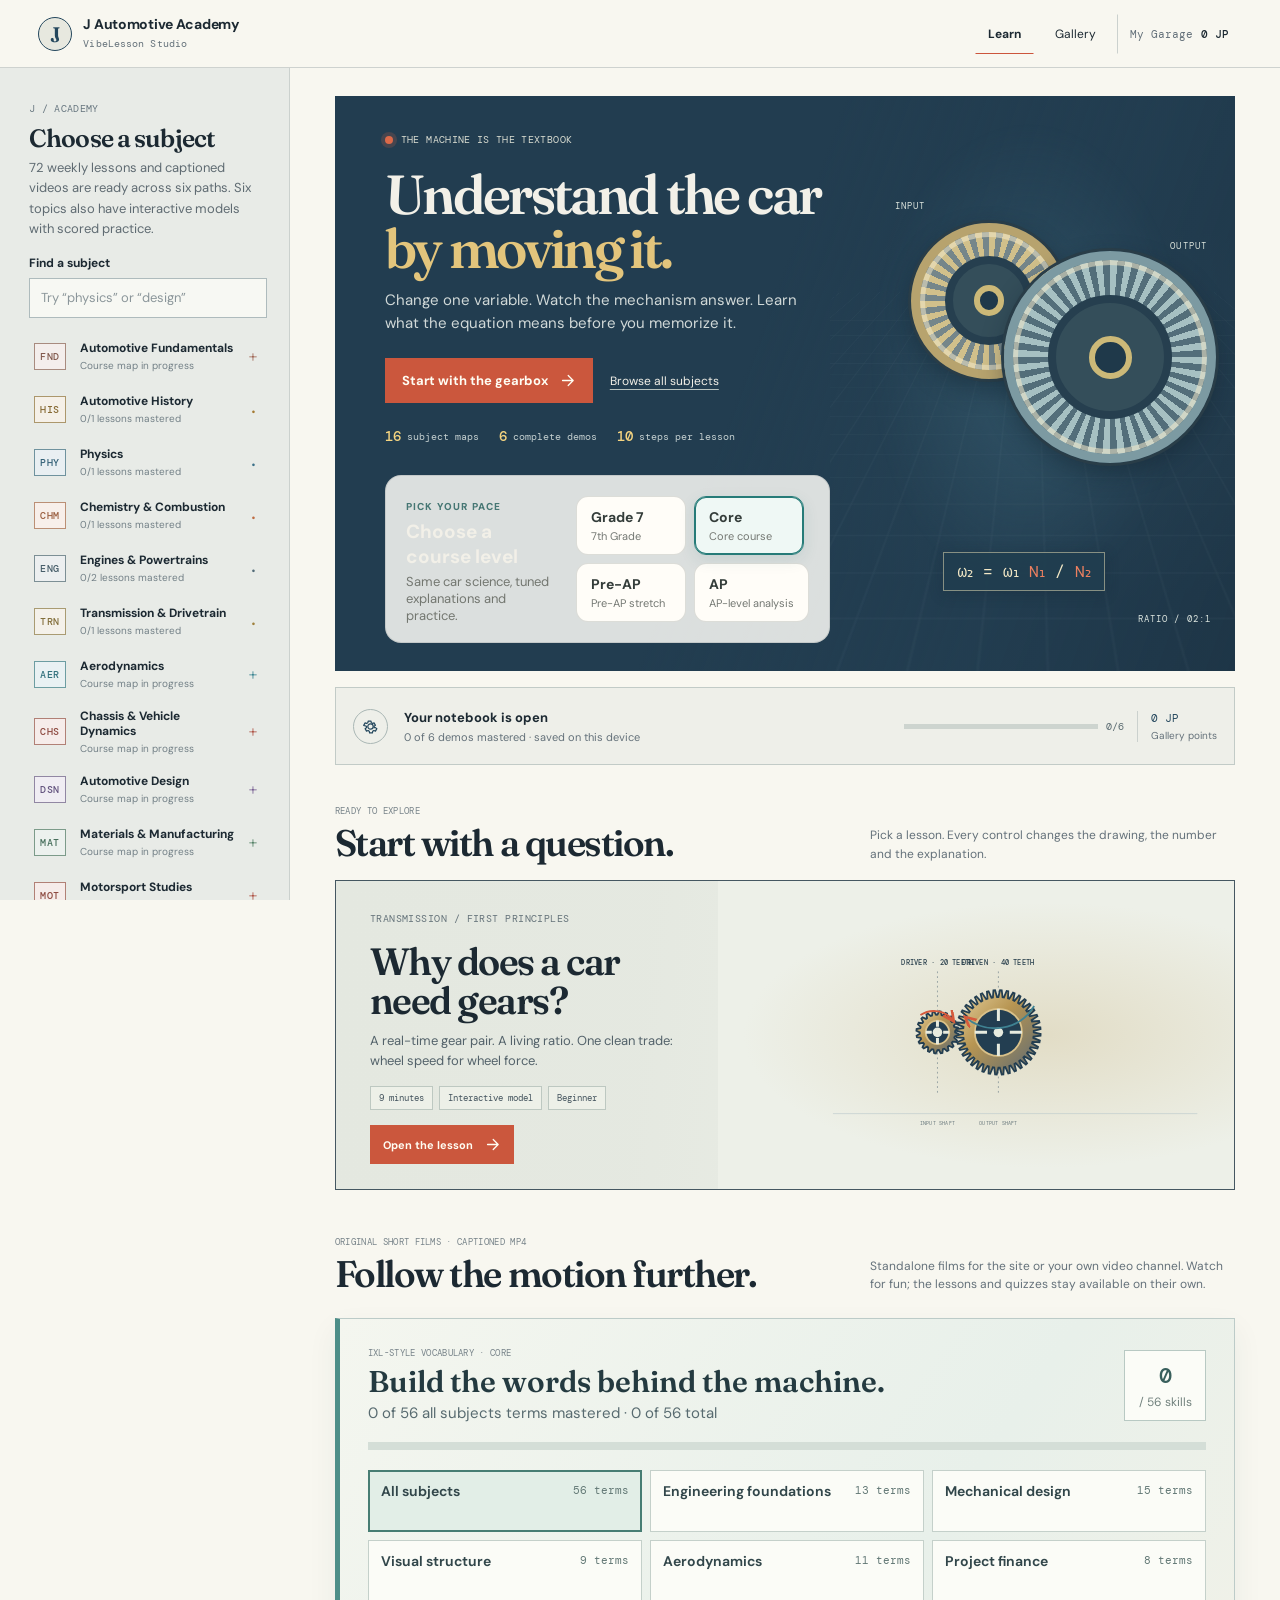
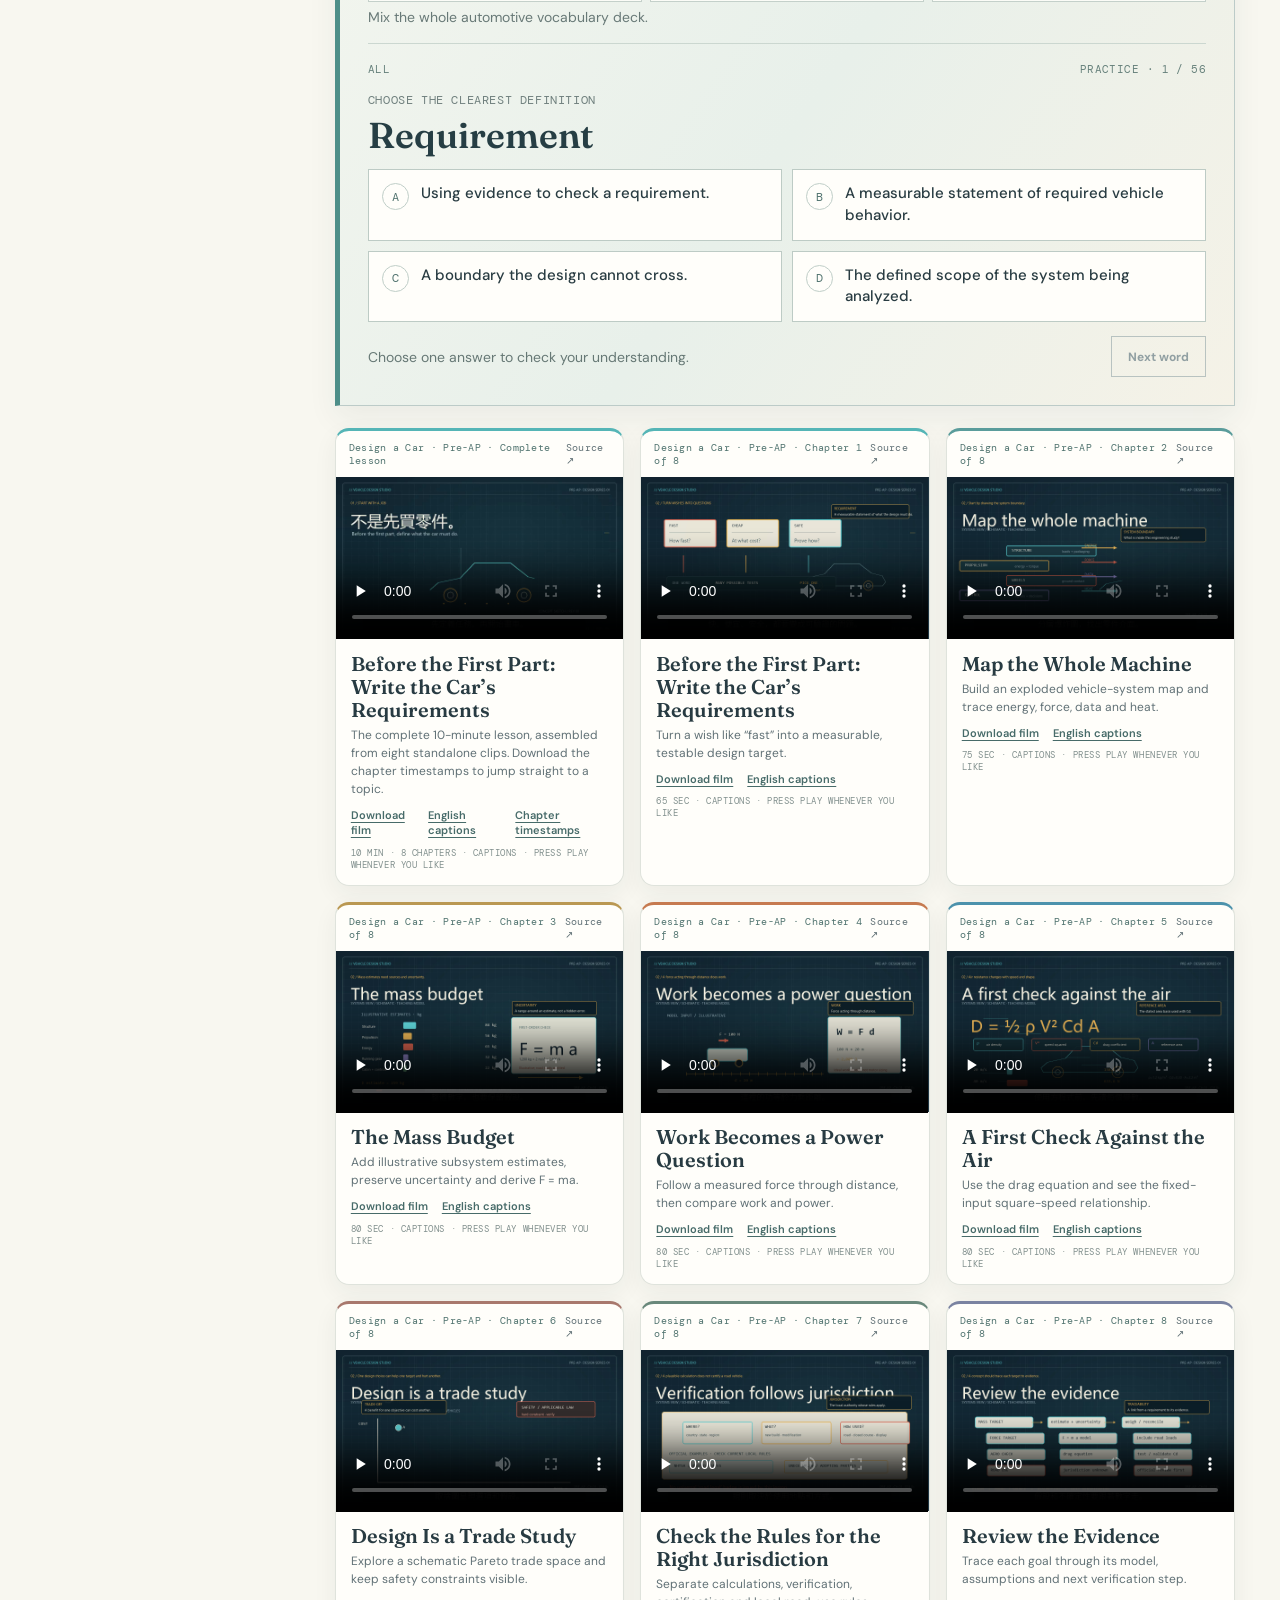
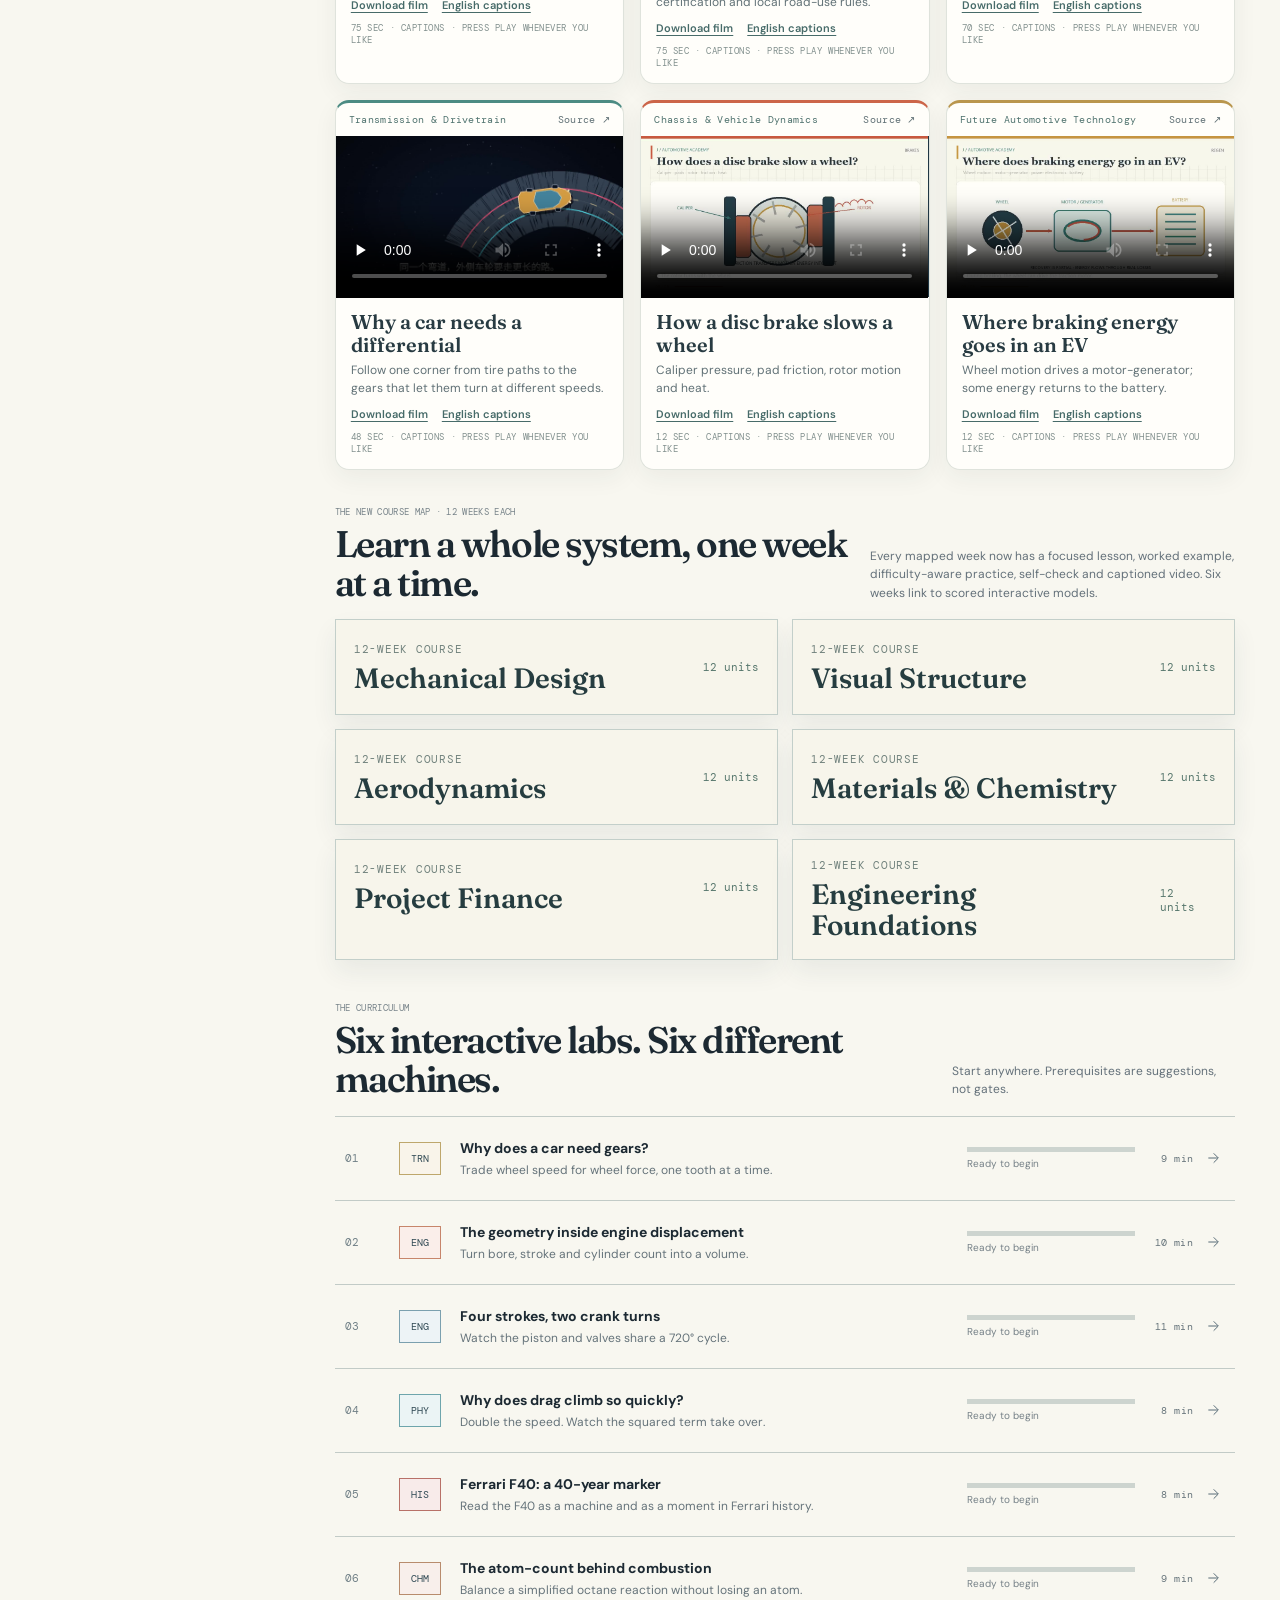
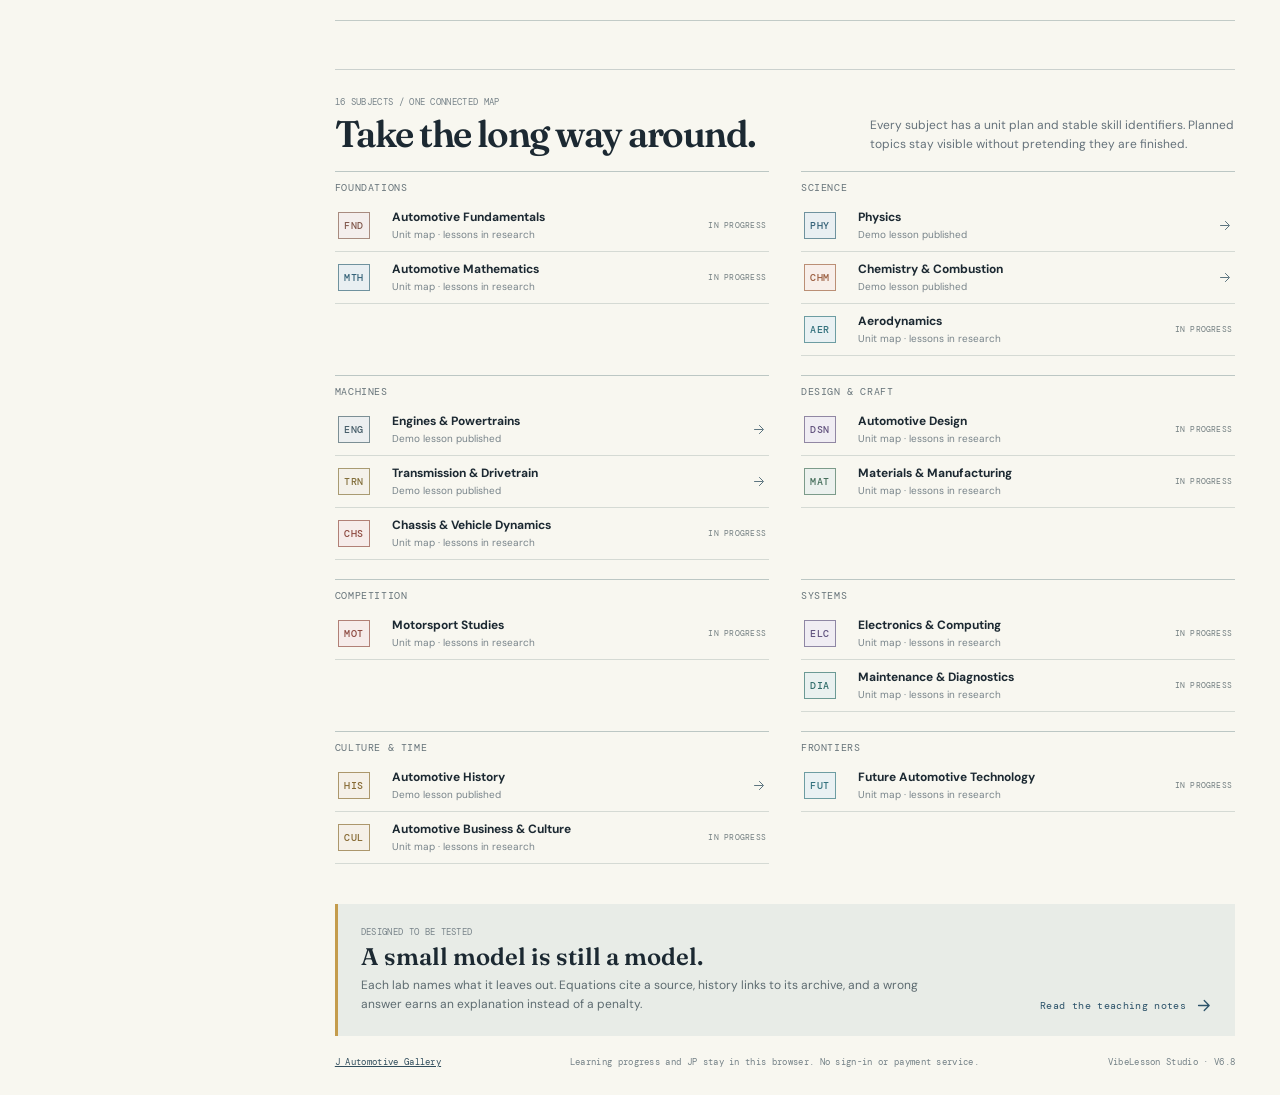
==== academy.html @ c8e6d96a "Complete weekly lesson content and rewards" ====
<!doctype html>
<html lang="en">
  <head>
    <meta charset="UTF-8" />
    <meta name="viewport" content="width=device-width, initial-scale=1, viewport-fit=cover" />
    <meta name="theme-color" content="#20394a" />
    <meta name="description" content="An interactive automotive learning studio: build a gear ratio, animate an engine cycle, calculate drag and test what you understand." />
    <title>J Automotive Academy — VibeLesson Studio</title>
    <link rel="stylesheet" href="./academy.css?v=6.8.0" />
  </head>
  <body class="academy-page">
    <main id="academy-root" aria-live="off"></main>
    <script type="module" src="./academy.js?v=6.8.0"></script>
  </body>
</html>
---- academy.css ----
@import"https://fonts.googleapis.com/css2?family=DM+Mono:wght@400;500&family=DM+Sans:wght@400;500;600;700&family=Fraunces:opsz,wght@9..144,500;9..144,600;9..144,700&display=swap";.vocab-training{margin:24px 0 22px;padding:clamp(18px,2.3vw,28px);border:1px solid #bccbc8;border-left:5px solid #4d8e88;background:linear-gradient(125deg,#f4f6ef,#e8f0ea 54%,#f5f2e7);box-shadow:0 12px 28px #263f4210}.vocab-training-head{display:flex;align-items:center;justify-content:space-between;gap:18px}.vocab-training-head h3{margin:7px 0 5px;color:#243a40;font:600 clamp(22px,2.5vw,30px)/1.08 var(--academy-serif)}.vocab-training-head p{margin:0;color:#586b70;font-size:15px;line-height:1.45}.vocab-training-head>strong{flex:none;min-width:82px;padding:10px 12px;border:1px solid #b8c9c3;background:#fbfcf7;color:#385f5c;font:600 22px var(--academy-mono);text-align:center}.vocab-training-head>strong small{display:block;margin-top:4px;color:#71817d;font:12px var(--academy-sans)}.vocab-meter{height:8px;overflow:hidden;margin:17px 0 20px;background:#d4ded7}.vocab-meter i{height:100%;display:block;background:linear-gradient(90deg,#477c71,#bd9a50);transition:width .32s ease}.vocab-question{max-width:920px;padding:18px 0 0;border-top:1px solid #cbd7d0}.vocab-prompt-label{color:#70807e;font:12px var(--academy-mono);letter-spacing:.05em}.vocab-question h4{margin:8px 0 14px;color:#263e44;font:600 clamp(24px,3vw,36px)/1.05 var(--academy-serif)}.vocab-options{display:grid;grid-template-columns:repeat(2,minmax(0,1fr));gap:10px}.vocab-option{min-height:70px;display:flex;align-items:flex-start;gap:12px;padding:13px;border:1px solid #bdcbc5;background:#fffefa;color:#293c42;text-align:left;transition:border-color .16s,background .16s,transform .16s}.vocab-option:hover:not(:disabled){transform:translateY(-1px);border-color:#688f86;background:#f5f8f1}.vocab-option>span{flex:none;width:27px;height:27px;display:grid;place-items:center;border:1px solid #c0cec8;border-radius:50%;color:#51736f;font:12px var(--academy-mono)}.vocab-option>b{font-size:15px;font-weight:500;line-height:1.45}.vocab-option.is-picked{border-color:#56817a;background:#eaf3ed}.vocab-option.is-correct{border-color:#40836c;background:#e4f2e8}.vocab-option.is-incorrect{border-color:#c96850;background:#fbebe4}.vocab-option:disabled{cursor:default;opacity:1}.vocab-feedback{margin:12px 0 0;padding:13px 15px;border-left:4px solid #4b8870;background:#e6f2e8;color:#294a3e}.vocab-feedback.is-incorrect{border-color:#c96850;background:#faeee7;color:#70473b}.vocab-feedback>b{font-size:15px}.vocab-feedback p{margin:4px 0 3px;font-size:15px;line-height:1.45}.vocab-feedback small{display:block;color:#4f6664;font-size:14px;line-height:1.45}.vocab-controls,.vocab-round-actions{display:flex;align-items:center;justify-content:space-between;gap:12px;margin-top:14px}.vocab-controls>span{color:#667875;font-size:14px}.vocab-controls button:disabled{transform:none;opacity:.5}.vocab-round-actions{justify-content:flex-start}.vocab-training :focus-visible{outline:3px solid #1685c2;outline-offset:3px}@media(max-width:680px){.vocab-options{grid-template-columns:1fr}.vocab-training-head{align-items:flex-start}.vocab-controls{align-items:flex-start;flex-direction:column}.vocab-controls button{width:100%}.vocab-round-actions{align-items:stretch;flex-direction:column}.vocab-round-actions button{width:100%}}@media(prefers-reduced-motion:reduce){.vocab-meter i,.vocab-option{transition:none}.vocab-option:hover:not(:disabled){transform:none}}.vocab-subject-picker{display:grid;grid-template-columns:repeat(3,minmax(0,1fr));gap:8px;margin:18px 0 5px}.vocab-subject-button{min-height:62px;display:flex;align-items:flex-start;justify-content:space-between;gap:10px;padding:12px;border:1px solid #c4d0ca;background:#fbfcf7;color:#31464a;text-align:left;transition:background .18s,border-color .18s,transform .18s}.vocab-subject-button:hover{transform:translateY(-1px);border-color:#789991}.vocab-subject-button.is-selected{border-color:#477d73;background:#e2eee7;box-shadow:inset 0 0 0 1px #477d73}.vocab-subject-button b{font-size:14px;line-height:1.25;font-weight:650}.vocab-subject-button small{flex:none;color:#627875;font:11px var(--academy-mono);white-space:nowrap}.vocab-subject-description{margin:2px 0 16px;color:#687977;font-size:14px;line-height:1.45}.vocab-round-progress{display:flex;justify-content:space-between;gap:12px;margin-bottom:12px;color:#66807b;font:11px var(--academy-mono);letter-spacing:.04em}.vocab-round-complete{margin-top:20px;padding:20px;border:1px solid #c7d5cb;background:#fdfdf7}.vocab-complete-stamp{display:inline-block;padding:5px 8px;border:1px solid #84a89a;color:#477667;font:11px var(--academy-mono);letter-spacing:.06em}.vocab-round-complete h4{margin:10px 0 4px;color:#263e44;font:600 clamp(21px,2.5vw,30px)/1.1 var(--academy-serif)}.vocab-round-complete p{margin:0;color:#586b70;line-height:1.5}@media(max-width:680px){.vocab-subject-picker{grid-template-columns:repeat(2,minmax(0,1fr))}.vocab-subject-button{min-height:58px;padding:10px}.vocab-subject-button small{font-size:10px}}.unit-study{margin-top:12px;width:100%;border-top:1px solid #d1d8d2}.unit-study>summary{padding:10px 0;color:#426e63;font:600 13px var(--academy-sans);cursor:pointer}.unit-study-body{display:grid;gap:8px;padding:4px 0 10px}.unit-study-body h4{margin:7px 0 0;color:#293e42;font:600 19px var(--academy-serif)}.unit-study-body>p{margin:0;color:#536565;font-size:14px;line-height:1.5}.unit-study-target{padding:12px;border-left:4px solid #4f8b78;background:#eaf2e9}.unit-study-target span{font:10px var(--academy-mono);color:#607d70}.unit-study-target p{margin:4px 0 0;font:600 16px/1.4 var(--academy-sans);color:#29483f}.unit-response-label{display:grid;gap:6px;color:#50635e;font-size:13px}.unit-response-label textarea{width:100%;resize:vertical;padding:10px;border:1px solid #bdcbc5;background:#fffef8;color:#263e44;font:14px/1.45 var(--academy-sans)}.unit-model-answer{padding:10px;background:#e9f2e9;border-left:3px solid #4c8872}.unit-model-note{font-size:11px!important;color:#77827b!important}.unit-source,.unit-download{color:#4d766b;font-size:12px}.unit-study video{width:100%;aspect-ratio:16/9;background:#20343b;border:1px solid #bbc8c2}.unit-study .pathway-open{width:100%;text-align:left}.unit-study video{width:min(100%,360px);aspect-ratio:9/16;display:block;margin:4px auto;background:#20343b;border:1px solid #bbc8c2;object-fit:contain}.unit-reward{display:grid;gap:5px;padding:10px;border:1px solid #d3c49c;background:#f4efdf}.unit-reward.is-earned{border-color:#82a790;background:#e7f0e6}.unit-reward-button{justify-self:start;padding:9px 12px;border:1px solid #9b7d3f;background:#caab67;color:#2d342c;font:700 13px var(--academy-sans);cursor:pointer}.unit-reward-button:disabled{border-color:#82a790;background:#dcebe0;color:#325b4c;cursor:default}.unit-reward small{font-size:11px;color:#68756c}.unit-miso{padding:12px 14px;border:1px solid #d7c9a9;border-left:4px solid #c78c4d;border-radius:8px;background:linear-gradient(120deg,#fff4dc,#fffdf5)}.unit-miso span{color:#876332;font:10px var(--academy-mono);letter-spacing:.08em}.unit-miso p{margin:6px 0 0;color:#39494a;font:15px/1.55 var(--academy-serif)}:root{color-scheme:light;--academy-ink:#1c2932;--academy-ink2:#344b59;--academy-blue:#24475d;--academy-blue2:#375f77;--academy-light:#edf1ef;--academy-paper:#f8f7f0;--academy-paper2:#efeee5;--academy-line:#cbd1ce;--academy-muted:#64717a;--academy-faint:#87939a;--academy-red:#cc553c;--academy-gold:#c49c4c;--academy-green:#3c7862;--academy-serif:"Fraunces",Georgia,serif;--academy-sans:"DM Sans",Arial,sans-serif;--academy-mono:"DM Mono",Consolas,monospace;font-family:var(--academy-sans);color:var(--academy-ink);background:var(--academy-paper);font-synthesis:none;text-rendering:optimizeLegibility}*{box-sizing:border-box}html{scroll-behavior:smooth;scroll-padding-top:88px}body.academy-page{margin:0;min-width:320px;min-height:100vh;background:var(--academy-paper)}button,input,a{font:inherit}button{color:inherit;cursor:pointer}a{color:inherit}button:focus-visible,a:focus-visible,input:focus-visible{outline:3px solid #0c83c6;outline-offset:3px}button:disabled{opacity:.48;cursor:not-allowed}.sr-only{position:absolute;width:1px;height:1px;padding:0;margin:-1px;overflow:hidden;clip:rect(0,0,0,0);white-space:nowrap;border:0}.academy-shell{min-height:100vh;background:var(--academy-paper)}.academy-topbar{height:68px;position:sticky;top:0;z-index:40;display:flex;align-items:center;justify-content:space-between;padding:0 clamp(18px,3vw,44px);background:#f8f7f0f5;border-bottom:1px solid #243d4b33;backdrop-filter:blur(14px)}.academy-brand{display:flex;align-items:center;gap:11px;text-decoration:none;font-weight:700;font-size:14px;line-height:1.12;letter-spacing:-.02em}.academy-brand>span:last-child{display:grid}.academy-brand small{margin-top:4px;color:var(--academy-muted);font:10px var(--academy-mono);letter-spacing:.01em}.brand-mark{display:grid;place-items:center;width:34px;height:34px;border:1px solid var(--academy-blue);border-radius:50%;background:#e7e8df;color:var(--academy-blue);font:600 21px var(--academy-serif)}.top-links{display:flex;align-items:center;gap:8px}.top-link,.top-jp,.top-links>button{min-height:40px;display:flex;align-items:center;gap:8px;padding:0 12px;border:1px solid transparent;background:transparent;text-decoration:none;font-size:12px}.top-link:hover,.top-links>button:hover{background:#e9ece8}.top-link.active{border-bottom-color:var(--academy-red);font-weight:700}.top-jp{border-left:1px solid var(--academy-line);font:11px var(--academy-mono);color:var(--academy-muted)}.top-jp b{color:var(--academy-ink)}.academy-layout{max-width:1740px;min-height:calc(100vh - 68px);display:grid;grid-template-columns:290px minmax(0,1fr);margin:auto}.curriculum-rail{position:sticky;top:68px;height:calc(100vh - 68px);overflow:auto;display:flex;flex-direction:column;padding:24px 18px 18px 25px;background:#e8ebe7;border-right:1px solid var(--academy-line)}.rail-heading{padding:4px 4px 16px}.rail-stamp,.rail-code,.section-index,.stage-index,.diagram-topline,.hero-overline,.question-label,.worked-meta,.vibevid-frame .film-index,.course-time,.course-number,.subject-code,.diagram-small,.diagram-label,.lab-readout span,.record-persistence,.rail-back,.transcript b,.film-caption,.source-link,.sources-foot,.application-photo figcaption,.application-sketch>span,.model-note,.lab-caveat,.experiment-reflection>span,.research-note>a,.academy-footer,.lesson-breadcrumb,.prerequisite-note>span{font-family:var(--academy-mono);letter-spacing:.035em}.rail-stamp,.section-index,.stage-index{font-size:10px;color:#687780}.rail-heading h2{margin:8px 0 7px;font:600 25px/1.05 var(--academy-serif);letter-spacing:-.035em}.rail-heading p{max-width:238px;margin:0;color:#5f6b72;font-size:13px;line-height:1.55}.subject-search{display:grid;gap:7px;margin:0 4px 13px;font-size:12px;font-weight:700}.subject-search input{height:40px;width:100%;padding:0 11px;border:1px solid #aebbbd;border-radius:0;background:#f7f8f3;font-size:13px;font-weight:400}.subject-search input::placeholder{color:#8b969a}.subject-list{display:grid;gap:2px}.subject-row{width:100%;min-height:51px;display:grid;grid-template-columns:39px 1fr 18px;align-items:center;gap:7px;padding:6px 8px;border:1px solid transparent;background:transparent;text-align:left}.subject-row:hover{background:#f2f3ee}.subject-row.is-current{border-color:#a7b7bd;background:#fbfaf5}.subject-row[hidden]{display:none}.subject-code{width:32px;height:27px;display:grid;place-items:center;border:1px solid color-mix(in srgb,var(--tone) 58%,#b6c0bc);background:color-mix(in srgb,var(--tone) 11%,white);color:color-mix(in srgb,var(--tone) 78%,#20313a);font-size:10px;font-weight:500}.tone-clay{--tone:#9e6452}.tone-amber{--tone:#a47a32}.tone-blue{--tone:#3b7089}.tone-orange{--tone:#be6c42}.tone-steel{--tone:#526b78}.tone-gold{--tone:#9f803c}.tone-cyan{--tone:#388390}.tone-red{--tone:#ad5143}.tone-violet{--tone:#765d91}.tone-green{--tone:#528065}.tone-purple{--tone:#735e92}.tone-teal{--tone:#377f79}.subject-row-copy{display:grid;gap:3px}.subject-row-copy b{font-size:12px;line-height:1.25}.subject-row-copy small{color:#738087;font-size:10px}.subject-dot{color:var(--tone);text-align:center;font:18px var(--academy-serif)}.rail-back{display:flex;align-items:center;gap:10px;min-height:44px;margin-top:auto;padding:10px 3px 2px;border-top:1px solid #bbc5c3;color:#455761;text-decoration:none;font-size:11px}.rail-back svg,.resume-icon svg{width:17px;height:17px;fill:none;stroke:currentColor;stroke-width:1.7;stroke-linecap:round;stroke-linejoin:round}.academy-home{min-width:0;max-width:1430px;width:100%;padding:28px clamp(18px,3.5vw,54px) 22px;margin:auto}.academy-hero{min-height:354px;position:relative;display:grid;grid-template-columns:minmax(0,1.1fr) minmax(340px,.9fr);overflow:hidden;background:#223d50;color:#f2f0e8}.academy-hero:before{position:absolute;inset:0;content:"";pointer-events:none;background:linear-gradient(110deg,#223d50 0% 46%,#223d50a6 75%,#1d3445d9),radial-gradient(ellipse at 83% 55%,#5c81924c,transparent 42%)}.hero-copy{position:relative;z-index:2;padding:37px 0 28px clamp(23px,4vw,50px)}.hero-overline{display:flex;align-items:center;gap:8px;color:#d9dcd1;font-size:10px}.hero-overline i{width:8px;height:8px;border-radius:50%;background:#dc6a49;box-shadow:0 0 0 4px #dc6a4933}.hero-copy h1{margin:22px 0 13px;font:600 clamp(34px,4.3vw,57px)/.98 var(--academy-serif);letter-spacing:-.048em}.hero-copy h1 em{color:#e3c57c;font-style:normal}.hero-copy>p{max-width:470px;margin:0;color:#d1d9d8;font-size:15px;line-height:1.55}.hero-actions{display:flex;align-items:center;flex-wrap:wrap;gap:10px;margin-top:23px}.primary-action,.secondary-action,.poster-button{min-height:45px;display:inline-flex;align-items:center;justify-content:center;gap:11px;padding:0 16px;border:1px solid transparent;background:#cb573d;color:#fffdf3;text-decoration:none;font-size:13px;font-weight:700;transition:background .18s,transform .18s}.primary-action:hover,.poster-button:hover{background:#ad432f;transform:translateY(-1px)}.primary-action svg,.secondary-action svg,.poster-button svg,.research-note>a svg{width:17px;height:17px;fill:none;stroke:currentColor;stroke-width:1.8;stroke-linecap:round;stroke-linejoin:round}.quiet-action,.text-action,.reset-action,.hint-link{min-height:40px;border:1px solid transparent;background:transparent;color:inherit;font-size:12px;text-decoration:underline;text-decoration-color:#b7c3c0;text-underline-offset:4px}.quiet-action:hover,.text-action:hover{color:#e4c87c}.hero-facts{display:flex;flex-wrap:wrap;gap:20px;margin-top:24px;color:#c5d0d0;font:10px var(--academy-mono)}.hero-facts span{display:flex;align-items:center;gap:6px}.hero-facts b{color:#f4d480;font-size:14px}.hero-machine{position:relative;z-index:1;min-height:330px;overflow:hidden;background:radial-gradient(ellipse at 49% 46%,#3b65787a,transparent 54%)}.hero-grid{position:absolute;inset:-25%;opacity:.16;background-image:linear-gradient(#b6d0d433 1px,transparent 1px),linear-gradient(90deg,#b6d0d433 1px,transparent 1px);background-size:31px 31px;transform:perspective(500px) rotateX(57deg) scale(1.4);transform-origin:50% 60%}.hero-gear{position:absolute;display:grid;place-items:center;border-radius:50%;border:9px solid #b7a36e;background:repeating-conic-gradient(#d1c08b 0 6deg,#75868a 6deg 12deg);box-shadow:0 0 0 3px #293d48,0 9px 24px #0a172361,inset 0 0 0 5px #f2e9cb8c}.hero-gear:before{position:absolute;inset:18%;content:"";border:8px solid #263f4f;border-radius:50%;background:#344e5a}.hero-gear i{z-index:1;width:22%;height:22%;border-radius:50%;border:6px solid #ccb978;background:#1f394a}.gear-a{width:156px;height:156px;left:20%;top:22%}.gear-b{width:212px;height:212px;left:43%;top:27%;border-color:#7c9aa2;background:repeating-conic-gradient(#a6c0c2 0 4.5deg,#536e7a 4.5deg 9deg)}.academy-hero:hover .gear-a,.academy-hero:focus-within .gear-a{animation:hero-spin 9s linear infinite}.academy-hero:hover .gear-b,.academy-hero:focus-within .gear-b{animation:hero-spin 18s linear infinite reverse}.hero-tick{position:absolute;color:#dbe3dc;font:9px var(--academy-mono);letter-spacing:.12em}.tick-a{left:16%;top:18%}.tick-b{right:7%;top:25%}.hero-equation{position:absolute;left:28%;bottom:14%;padding:8px 13px;border:1px solid #d7d0ab91;background:#203e50e8;color:#f3e8c6;font:16px var(--academy-mono);box-shadow:0 3px 14px #15283452}.hero-equation i{color:#ed8060;font-style:normal}.hero-plate{position:absolute;right:6%;bottom:8%;color:#dce5df;font:9px var(--academy-mono);letter-spacing:.12em}.resume-strip{min-height:78px;display:grid;grid-template-columns:38px minmax(150px,1fr) minmax(140px,220px) auto;align-items:center;gap:13px;padding:14px 17px;margin:16px 0 40px;border:1px solid #c2cbc7;background:#eeefe9}.resume-icon{width:35px;height:35px;display:grid;place-items:center;border:1px solid #aab7b5;border-radius:50%;color:var(--academy-blue)}.resume-copy{display:grid;gap:4px}.resume-copy b{font-size:13px}.resume-copy small{color:var(--academy-muted);font-size:11px}.resume-meter{display:flex;align-items:center;gap:8px}.resume-meter>span,.course-progress>i,.meter-track{height:5px;flex:1;overflow:hidden;background:#cdd4cf}.resume-meter>span i,.course-progress>i b,.meter-track i{height:100%;display:block;background:#52826d}.resume-meter small{font:10px var(--academy-mono);color:#596a70}.resume-jp{padding-left:13px;border-left:1px solid var(--academy-line);color:var(--academy-blue);font:11px var(--academy-mono);text-decoration:none}.resume-jp small{display:block;margin-top:4px;color:var(--academy-muted);font:10px var(--academy-sans)}.section-heading{display:flex;align-items:end;justify-content:space-between;gap:20px;margin:0 0 17px}.section-heading>div{min-width:0}.section-index{display:block;color:#78848a;font-size:9px}.section-heading h2{margin:7px 0 0;font:600 clamp(25px,3vw,37px)/1.05 var(--academy-serif);letter-spacing:-.04em}.section-heading>p{max-width:365px;margin:0;color:var(--academy-muted);font-size:12px;line-height:1.55}.featured-unit{margin-bottom:46px}.lesson-poster{min-height:280px;position:relative;display:grid;grid-template-columns:.85fr 1.15fr;overflow:hidden;border:1px solid #455761;background:#edf0e8}.poster-copy{z-index:2;padding:25px clamp(18px,3vw,34px);background:linear-gradient(95deg,#e4e8e0,#e4e8e0ed 78%,#e4e8e0b8)}.poster-copy>span{font:10px var(--academy-mono);color:#65737a;letter-spacing:.045em}.poster-copy h3{margin:16px 0 10px;font:600 clamp(25px,3vw,38px)/1.02 var(--academy-serif);letter-spacing:-.04em}.poster-copy>p{max-width:350px;margin:0;color:#53626a;font-size:13px;line-height:1.55}.poster-tags{display:flex;flex-wrap:wrap;gap:6px;margin:15px 0}.poster-tags span{padding:5px 8px;border:1px solid #bdc8c1;background:#edf0e8;color:#43535d;font:9px var(--academy-mono)}.poster-button{min-height:39px;padding:0 12px;font-size:11px}.poster-visual{position:absolute;inset:0 0 0 40%;display:grid;align-items:center;padding:14px 16px 12px 13%;background:radial-gradient(ellipse at 65% 50%,color-mix(in srgb,var(--lesson-accent) 16%,#e7e9df),transparent 61%)}.poster-visual svg{width:100%;max-height:265px}.learning-path{margin-bottom:48px}.course-list{border-top:1px solid #c2cbc7}.course-row{width:100%;min-height:84px;display:grid;grid-template-columns:42px 49px minmax(180px,1fr) 168px 46px 20px;align-items:center;gap:12px;padding:12px 10px;border:0;border-bottom:1px solid #c2cbc7;background:transparent;text-align:left}.course-row:hover{background:#eff0ea}.course-number{color:#718087;font-size:11px}.course-badge{width:42px;height:33px;display:grid;place-items:center;border:1px solid color-mix(in srgb,var(--course-accent) 65%,#aebcb7);background:color-mix(in srgb,var(--course-accent) 11%,white);color:#324b56;font:10px var(--academy-mono)}.course-description{display:grid;gap:5px}.course-description b{font-size:14px}.course-description small{color:#65737a;font-size:12px}.course-progress{display:grid;gap:5px}.course-progress>i{width:100%;display:block}.course-progress small{color:#758087;font-size:10px}.course-time{color:#65737a;font-size:10px;text-align:right}.course-row>svg{width:16px;height:16px;fill:none;stroke:#596d78;stroke-width:1.5}.subject-map-section{padding:26px 0 40px;border-top:1px solid var(--academy-line)}.map-groups{display:grid;grid-template-columns:repeat(2,minmax(0,1fr));gap:19px 32px}.map-group{border-top:1px solid #bcc7c4}.map-group[hidden]{display:none}.map-group h3{margin:9px 0 6px;color:#67747a;font:10px var(--academy-mono);text-transform:uppercase;letter-spacing:.06em}.map-subject{width:100%;min-height:52px;display:grid;grid-template-columns:45px 1fr auto;align-items:center;gap:9px;padding:5px 3px;border:0;border-bottom:1px solid #d5dad4;background:transparent;text-align:left}.map-subject:hover{background:#eff0ea}.map-subject>span:nth-child(2){display:grid;gap:3px}.map-subject b{font-size:12px}.map-subject small{color:#78848a;font-size:10px}.map-subject>svg{width:15px;height:15px;fill:none;stroke:#536c79;stroke-width:1.5}.planned-mark{font:8px var(--academy-mono);color:#727e80;font-style:normal;letter-spacing:.03em}.research-note{position:relative;display:grid;grid-template-columns:1fr auto;align-items:end;gap:15px;padding:22px 23px;border-left:3px solid #c49c4c;background:#e8ece7}.research-note h2{margin:7px 0;font:600 24px/1 var(--academy-serif)}.research-note p{max-width:570px;margin:0;color:#5d6b70;font-size:12px;line-height:1.6}.research-note>a{display:flex;align-items:center;gap:9px;color:#2b5269;font-size:10px;text-decoration:none}.research-popover{grid-column:1/-1;display:grid;grid-template-columns:repeat(2,minmax(0,1fr));gap:8px 20px;padding-top:15px;border-top:1px solid #bec9c4}.research-popover[hidden]{display:none}.research-popover p{display:grid;gap:4px;margin:0}.research-popover a{color:#2a5369;font-size:12px;font-weight:700}.research-popover span{font-size:11px}.academy-footer{display:flex;flex-wrap:wrap;justify-content:space-between;gap:10px;padding:20px 0 5px;color:#738086;font-size:9px}.academy-footer a{color:#304d5c}.academy-toast{position:fixed;z-index:100;right:18px;bottom:18px;max-width:min(420px,calc(100vw - 36px));padding:13px 16px;border:1px solid #aab9b4;background:#f9f7ee;color:#263a46;box-shadow:0 8px 20px #22374623;font-size:13px;line-height:1.45}.academy-toast[hidden]{display:none}.study-layout{max-width:1550px;min-height:calc(100vh - 68px);display:grid;grid-template-columns:270px minmax(0,1fr);gap:0;margin:auto}.stage-rail{position:sticky;top:68px;height:calc(100vh - 68px);overflow:auto;display:flex;flex-direction:column;padding:18px 18px 18px 24px;background:#e8ebe7;border-right:1px solid var(--academy-line)}.back-curriculum{align-self:flex-start;min-height:35px;margin:0 0 15px;padding:0 8px;border:1px solid #bec9c4;background:transparent;color:#355567;font-size:11px}.rail-code{color:#718089;font-size:9px}.stage-rail h1{margin:8px 0 7px;font:600 24px/1.02 var(--academy-serif);letter-spacing:-.035em}.stage-rail>p{margin:0 0 16px;color:#58676f;font-size:12px;line-height:1.5}.course-meter{display:grid;grid-template-columns:1fr;gap:6px;padding:0 0 15px;border-bottom:1px solid #c0cbc7}.course-meter>b{font:10px var(--academy-mono);color:#617179}.meter-track{width:100%;height:6px}.stage-list{display:grid;gap:2px;margin:14px 0}.stage-tab{width:100%;min-height:42px;display:grid;grid-template-columns:28px 1fr auto;align-items:center;gap:6px;padding:4px 5px;border:1px solid transparent;background:transparent;text-align:left}.stage-tab>span{color:#7e8a8e;font:10px var(--academy-mono)}.stage-tab>b{font-size:12px;font-weight:500}.stage-tab>i{color:#778589;font-size:9px;font-style:normal}.stage-tab:hover{background:#f2f3ee}.stage-tab.is-active{border-color:#b7c4c5;background:#fbfaf5;color:#24495c}.stage-tab.is-active>b{font-weight:700}.stage-tab.is-active>span{color:var(--academy-red)}.prerequisite-note{margin-top:auto;padding:12px 2px 2px;border-top:1px solid #c0cbc7}.prerequisite-note>span{font-size:9px;color:#68777b}.prerequisite-note small{display:block;margin:6px 0;color:#354e5b;font-size:11px}.prerequisite-note p{margin:0;color:#758187;font-size:10px;line-height:1.45}.lesson-main{min-width:0;max-width:1220px;width:100%;padding:18px clamp(18px,4vw,58px) 24px;margin:0 auto}.lesson-breadcrumb{display:flex;flex-wrap:wrap;gap:8px;margin:0 0 16px;color:#758188;font-size:9px}.lesson-breadcrumb b{color:#2e5063;font-weight:500}.lesson-stage{min-height:440px}.stage-heading{margin:0 0 18px}.stage-index{font-size:9px;color:#7b878a}.stage-heading h2{margin:7px 0 0;font:600 clamp(27px,3.4vw,43px)/1.02 var(--academy-serif);letter-spacing:-.04em}.stage-navigation{display:flex;align-items:center;justify-content:space-between;gap:10px;padding:17px 0 13px;margin-top:14px;border-top:1px solid #c8d0cb}.stage-navigation>span{color:#728086;font:10px var(--academy-mono)}.secondary-action{min-height:41px;border-color:#7e9399;background:transparent;color:#304e5e;font-size:12px}.secondary-action:hover{background:#e8ece7}.secondary-action:disabled{opacity:.45}.sources-foot{display:flex;flex-wrap:wrap;gap:6px;align-items:center;padding:12px 0;border-top:1px solid #d2d8d2;color:#7f898d;font-size:9px}.sources-foot a{color:#385d70;text-decoration:underline;text-underline-offset:3px}.sources-foot a:hover{color:#bd5038}.stage-rail .course-meter i{transition:width .3s ease}.vibevid-frame{min-height:338px;display:grid;grid-template-columns:minmax(0,1.5fr) minmax(230px,.8fr);border:1px solid #263e49;background:#203a4a}.vibevid-art{position:relative;min-height:338px;display:grid;align-items:center;overflow:hidden;padding:18px;background:radial-gradient(ellipse at 50% 44%,color-mix(in srgb,var(--lesson-accent) 23%,#334f60),#192f3c 70%)}.vibevid-art svg{width:100%;max-height:260px;filter:drop-shadow(0 10px 16px #12232e22)}.film-edge{position:absolute;inset:9px;border:1px solid #e1dcc638;pointer-events:none}.film-index{position:absolute;left:22px;top:20px;color:#e2dfd0;font-size:9px}.film-caption{position:absolute;left:21px;right:21px;bottom:18px;min-height:42px;display:flex;align-items:center;padding:9px 12px;border-left:2px solid #d26042;background:#152d3de8;color:#f6f0de;font-size:11px;line-height:1.45}.vibevid-side{display:flex;flex-direction:column;align-items:flex-start;justify-content:center;padding:21px;background:#f0efe7}.vibevid-side h3{margin:10px 0 8px;font:600 24px/1.03 var(--academy-serif);letter-spacing:-.03em}.vibevid-side>p{margin:0;color:#617079;font-size:13px;line-height:1.5}.vibevid-controls{display:flex;flex-wrap:wrap;align-items:center;gap:4px;margin-top:20px}.icon-action{width:46px;height:46px;display:grid;place-items:center;border:1px solid #3d6175;border-radius:50%;background:#24485d;color:#fff}.icon-action:hover{background:#365f76}.icon-action svg{width:18px;height:18px;fill:none;stroke:currentColor;stroke-width:2;stroke-linecap:round;stroke-linejoin:round}.vibevid-controls .text-action{padding:0 8px;color:#355468;font-size:11px}.vibevid-controls .text-action:hover{color:#b24531}.film-progress{width:100%;height:4px;margin-top:15px;background:#cdd4cf}.film-progress i{height:100%;display:block;background:#c9573c;transition:width .3s}.film-beats{display:flex;gap:6px;width:100%;margin-top:8px}.film-beats button{height:7px;flex:1;padding:0;border:0;background:#bbc5c2}.film-beats button.is-current{background:#c9573c}.transcript{display:grid;gap:4px;margin:15px 0 0;color:#707c7d;font-size:10px;line-height:1.45}.transcript b{font-size:9px}.cinematic-handoff{display:grid;grid-template-columns:minmax(120px,.45fr) 1fr auto;align-items:center;gap:14px;padding:14px 0;margin-top:12px;border-top:1px solid #cbd2cd}.cinematic-handoff>span{color:#77838a;font:9px var(--academy-mono)}.cinematic-handoff p{margin:0;color:#637078;font-size:11px;line-height:1.45}.cinematic-handoff .secondary-action{padding:0 11px;font-size:11px}.prediction-panel{display:flex;align-items:flex-start;gap:17px;max-width:850px;padding:22px 24px;border-left:3px solid #c99e47;background:#e9ece6}.question-glyph{width:35px;height:35px;flex:none;display:grid;place-items:center;border:1px solid #bd9d59;border-radius:50%;color:#8a6831;font:600 21px var(--academy-serif)}.prediction-panel h3{max-width:700px;margin:9px 0 8px;font:600 clamp(21px,2.7vw,32px)/1.13 var(--academy-serif)}.prediction-panel p{margin:0;color:#6f7b7d;font-size:12px}.prediction-options{display:grid;grid-template-columns:repeat(3,minmax(0,1fr));gap:9px;max-width:880px;margin-top:18px}.prediction-option{min-height:73px;display:grid;grid-template-columns:27px 1fr;align-items:center;gap:10px;padding:11px 12px;border:1px solid #b7c3be;background:#f7f6ef;text-align:left;font-size:13px;line-height:1.45}.prediction-option>span{width:26px;height:26px;display:grid;place-items:center;border:1px solid #b8c2bc;border-radius:50%;color:#526673;font:10px var(--academy-mono)}.prediction-option:hover,.prediction-option.is-picked{border-color:#3e7085;background:#e8eef0}.prediction-option.is-picked>span{border-color:#3d6b7e;background:#345a70;color:#fff}.prediction-feedback{max-width:880px;min-height:50px;display:flex;align-items:center;justify-content:space-between;gap:12px;padding:13px 2px;color:#66747b;font-size:12px}.prediction-feedback button{min-height:38px;padding:0 10px;border:0;background:transparent;color:#31586d;text-decoration:underline;text-underline-offset:4px;font-weight:700}.explore-layout{display:grid;grid-template-columns:minmax(0,1.4fr) minmax(220px,.6fr);gap:16px;align-items:stretch}.diagram-paper{min-width:0;position:relative;margin:0;padding:13px 13px 12px;border:1px solid #aebbb8;background:#edf0e9;box-shadow:inset 0 0 0 5px #f6f6ef}.diagram-topline{display:flex;justify-content:space-between;gap:6px;padding:0 4px;color:#7d898b;font-size:8px}.diagram-canvas{min-height:260px;display:grid;align-items:center;overflow:hidden}.diagram-paper figcaption{padding:10px 7px 0;border-top:1px solid #c7d0ca;color:#55656c;font-size:12px;line-height:1.5}.learning-diagram{display:block;width:100%;height:auto;max-height:365px;overflow:visible}.diagram-label{fill:#283f4c;font-size:11px;font-weight:500}.diagram-small{fill:#66767b;font-size:9px}.diagram-title{fill:#2d4655;font:700 44px var(--academy-serif)}.equation-text{fill:#263d4b;font:600 17px var(--academy-mono)}.atom-symbol{fill:#fff;font:700 11px var(--academy-sans)}.atom-count{fill:#263d4b;font:500 12px var(--academy-mono)}.gear-wheel{transform-box:fill-box;transform-origin:center;transition:transform .4s cubic-bezier(.2,.7,.2,1)}.gear-driver,.gear-driven{transform-box:fill-box;transform-origin:center}.diagram-focus{filter:drop-shadow(0 0 5px #d65a3c);animation:component-focus 1.5s ease-in-out 2}.explore-notes{display:flex;flex-direction:column;padding:18px 17px;border-top:3px solid var(--lesson-accent);background:#eef0e9}.explore-notes h3{margin:10px 0 9px;font:600 21px/1.08 var(--academy-serif)}.explore-notes>p{margin:0 0 11px;color:#596970;font-size:12px;line-height:1.5}.explore-notes>p.model-note{padding-top:10px;border-top:1px solid #c9d1cb;font-size:10px}.model-note{color:#748084;font-size:10px;line-height:1.5}.explore-readouts,.metric-ledger{display:grid;grid-template-columns:repeat(2,minmax(0,1fr));gap:6px;margin-top:auto;padding-top:10px}.lab-readout{min-height:51px;display:flex;flex-direction:column;justify-content:center;gap:4px;padding:7px 8px;border:1px solid #c5cfca;background:#f7f7ef}.lab-readout span{color:#748087;font-size:8px}.lab-readout strong{color:#2b4757;font:600 12px var(--academy-sans)}.key-insight{display:grid;gap:5px;padding:12px 14px;border-left:3px solid var(--academy-accent,#c49c4c);background:#eef0e9}.key-insight span{font:9px var(--academy-mono);color:#778389}.key-insight b{font-size:13px;line-height:1.45}.lesson-inline-next{display:flex;align-items:center;justify-content:space-between;gap:12px;margin-top:12px;padding:11px 3px;border-top:1px solid #ccd3cd;color:#6c787d;font-size:11px}.lesson-inline-next button{min-height:37px;padding:0 5px;border:0;background:transparent;color:#33596c;font-weight:700}.body-lead{max-width:670px;margin:0;color:#4c5e67;font-size:16px;line-height:1.55}.vocab-layout{display:grid;grid-template-columns:minmax(240px,.72fr) minmax(0,1.28fr);gap:18px}.vocab-list{display:flex;flex-direction:column;gap:7px}.vocab-list>.body-lead{margin-bottom:7px;font-size:14px}.vocab-row{min-height:72px;display:grid;grid-template-columns:30px minmax(0,1fr);align-items:center;column-gap:9px;padding:9px 10px;border:1px solid #c6cfca;background:#f6f6ef;text-align:left}.vocab-row>span{grid-row:1/3;color:#7a8788;font:10px var(--academy-mono)}.vocab-row>b{font-size:13px}.vocab-row>small{margin-top:3px;color:#66747a;font-size:11px;line-height:1.4}.vocab-row:hover,.vocab-row.is-current{border-color:#6f94a2;background:#e7edeb}.vocab-visual .diagram-paper{min-height:100%;display:flex;flex-direction:column;justify-content:center}.vocab-visual .diagram-canvas{flex:1}.vocab-focus-note{margin:8px 0 0;color:#566c75;font-size:11px}.experiment-intro{display:flex;align-items:center;justify-content:space-between;gap:12px;margin:-6px 0 14px}.experiment-intro .body-lead{font-size:14px}.reset-action{color:#355d72;font-size:11px}.experiment-layout{display:grid;grid-template-columns:minmax(230px,.64fr) minmax(0,1.36fr);gap:14px}.experiment-controls{display:flex;flex-direction:column;gap:10px;padding:16px;border:1px solid #bdc8c4;background:#e9ece6}.experiment-controls>.section-index{padding-bottom:6px;border-bottom:1px solid #c7d0ca}.control-grid{display:grid;gap:11px}.lab-control{display:grid;gap:6px}.lab-control>span{display:flex;align-items:center;justify-content:space-between;gap:8px;font-size:12px}.lab-control output{color:#30586c;font:10px var(--academy-mono)}.lab-control input[type=range]{width:100%;height:22px;margin:0;accent-color:#c45439}.lab-control>small{color:#6d7b7e;font-size:10px;line-height:1.4}.diagram-step-row{display:flex;flex-wrap:wrap;gap:6px}.diagram-step{min-height:38px;padding:0 10px;border:1px solid #82979b;background:#f7f6ee;color:#345567;font-size:11px}.diagram-step:hover{background:#dfe8e7}.chem-controls{display:grid;grid-template-columns:repeat(2,minmax(0,1fr));gap:9px}.chem-controls label{display:grid;gap:5px;color:#576970;font-size:11px}.chem-controls input{width:100%;height:40px;padding:0 9px;border:1px solid #aebbb7;background:#fafaf4;color:#263a46;font:13px var(--academy-mono)}.lab-caveat{margin-top:auto;padding-top:10px;border-top:1px solid #c4ceca;color:#68767a;font-size:9px;line-height:1.5}.experiment-visual{min-width:0;display:flex;flex-direction:column;gap:8px}.experiment-sketch{flex:1}.experiment-sketch .diagram-canvas{min-height:240px}.metric-ledger{grid-template-columns:repeat(4,minmax(0,1fr));margin:0;padding:0}.metric-ledger .lab-readout{min-height:60px}.metric-ledger .lab-readout strong{font-size:11px}.experiment-reflection{display:grid;gap:4px;margin:14px 0;padding:11px 13px;border-left:2px solid #c49c4c;background:#ebece6}.experiment-reflection>span{font-size:9px;color:#748087}.experiment-reflection>b{font-size:12px}.stage-next{min-height:42px;display:inline-flex;align-items:center;gap:8px;padding:0 12px;border:1px solid #6e8a94;background:#e8edeb;color:#294a5b;font-size:12px;font-weight:700}.worked-example{max-width:820px;padding:23px clamp(18px,4vw,36px);border:1px solid #aebcb7;background:#edf0e9;box-shadow:inset 0 0 0 5px #f7f7ef}.worked-meta{display:flex;justify-content:space-between;gap:10px;color:#78858a;font-size:9px}.worked-example h3{margin:20px 0 8px;font:600 26px/1.05 var(--academy-serif)}.worked-example>p{max-width:680px;margin:0;color:#56666e;font-size:14px;line-height:1.6}.equation-board{display:grid;gap:8px;padding:18px;margin:18px 0;border-left:3px solid var(--academy-red);background:#f8f7ef}.equation-board>span{color:#2d4654;font:600 clamp(15px,2.5vw,21px)/1.4 var(--academy-mono)}.equation-board>small{color:#6d797b;font-size:11px;line-height:1.45}.worked-controls{display:flex;justify-content:space-between;gap:10px}.practice-layout{display:grid;grid-template-columns:minmax(0,1.25fr) minmax(230px,.55fr);gap:17px}.practice-main{min-width:0}.practice-topic{display:grid;grid-template-columns:1fr auto;align-items:center;gap:10px}.practice-topic>.section-index{grid-column:1/-1}.practice-topic h3{margin:4px 0 0;font:600 21px var(--academy-serif)}.practice-topic>p{grid-column:1/-1;margin:0;color:#6e7b80;font-size:11px}.objective-selector{grid-row:2;grid-column:2;display:flex;gap:4px}.objective-dot{min-width:44px;min-height:44px;display:grid;place-items:center;gap:0;padding:3px;border:1px solid #c1cbc5;background:#f6f6ef}.objective-dot>span{font:11px var(--academy-mono)}.objective-dot>small{color:#728086;font:8px var(--academy-mono)}.objective-dot.is-evidenced{border-color:#5f8b73}.objective-dot.is-evidenced>small{color:#367055}.objective-dot.is-current{box-shadow:inset 0 -2px #c34f37}.question-card{margin-top:14px;padding:18px;border:1px solid #b6c3be;background:#eef0e9}.question-label{display:flex;justify-content:space-between;gap:8px;color:#77848a;font-size:9px}.question-card h4{max-width:720px;margin:16px 0;font:600 20px/1.3 var(--academy-serif)}.answer-choices{display:grid;gap:7px}.answer-choice{min-height:49px;display:grid;grid-template-columns:27px 1fr;align-items:center;gap:10px;padding:8px 11px;border:1px solid #c0cbc4;background:#f9f8f1;text-align:left;font-size:12px;line-height:1.45}.answer-choice:hover,.answer-choice.is-picked{border-color:#4f7d8e;background:#e5eeee}.answer-choice>span{width:25px;height:25px;display:grid;place-items:center;border:1px solid #bdc7c0;border-radius:50%;font:10px var(--academy-mono)}.numeric-answer{display:grid;gap:7px;margin-bottom:12px;font-size:12px;font-weight:700}.numeric-input{max-width:270px;display:flex;align-items:stretch;border:1px solid #9eafad;background:#fff}.numeric-input input{width:100%;min-width:0;height:45px;padding:0 11px;border:0;background:transparent;color:#243c4b;font:16px var(--academy-mono)}.numeric-input b{display:grid;place-items:center;min-width:60px;padding:0 9px;border-left:1px solid #c8d0cb;background:#e8ece5;color:#3e5968;font:10px var(--academy-mono)}.question-card>.primary-action{min-width:150px}.hint-link{display:block;margin-top:9px;padding:0;color:#456879;font-size:11px}.hint-note{padding:10px 11px;border-left:2px solid #c49c4c;background:#e5e9e2;color:#52646b;font-size:12px;line-height:1.5}.answer-feedback{margin-top:13px;padding:12px;border-left:3px solid #4e8b6c;background:#e3eee7}.answer-feedback.is-incorrect{border-color:#bb5943;background:#f2e7df}.answer-feedback>b{font-size:13px}.answer-feedback>p{margin:6px 0 0;color:#495e62;font-size:12px;line-height:1.55}.answer-feedback>small{display:block;margin-top:8px;color:#37684f;font-size:11px}.answer-feedback .secondary-action{min-height:37px;margin-top:10px}.order-answer{display:grid;gap:5px;margin:10px 0}.order-row{min-height:44px;display:grid;grid-template-columns:24px 1fr 40px 40px;align-items:center;gap:5px;padding:3px 5px;border:1px solid #c5cec8;background:#f8f7ef}.order-row>span{color:#758187;font:10px var(--academy-mono)}.order-row>b{font-size:12px}.order-row>button{min-height:36px;border:1px solid #c3cdc6;background:#fff}.practice-aside{align-self:start;display:flex;flex-direction:column;align-items:center;padding:17px;border:1px solid #bec9c4;background:#f1f1e9;text-align:center}.mastery-dial{width:114px;height:114px;display:grid;place-items:center;border-radius:50%;background:conic-gradient(#457660 var(--score),#d1d8d1 0);position:relative}.mastery-dial:before{position:absolute;inset:8px;border-radius:50%;background:#f7f7ef;content:""}.mastery-dial>div{position:relative;display:grid;gap:1px}.mastery-dial b{font:600 34px var(--academy-serif)}.mastery-dial span{color:#788481;font:8px var(--academy-mono)}.practice-aside>p{max-width:270px;margin:13px 0;color:#5f6d70;font-size:11px;line-height:1.5;text-align:left}.objective-progress{width:100%;display:grid;gap:7px}.objective-progress>div{display:flex;justify-content:space-between;gap:6px;padding-top:6px;border-top:1px solid #d0d6d1;text-align:left}.objective-progress span,.objective-progress b{font-size:9px}.objective-progress span{color:#5f6e72}.objective-progress b{color:#355a68;font-weight:500}.practice-aside>p.no-punishment{padding-top:9px;border-top:1px solid #d0d6d1;color:#737f80;font-size:10px}.application-layout{display:grid;grid-template-columns:minmax(270px,.9fr) minmax(280px,1.1fr);gap:22px;align-items:start}.application-photo{margin:0;padding:9px;border:1px solid #b8c2bf;background:#e9ece5}.application-photo img{display:block;width:100%;max-height:390px;object-fit:cover;background:#253a43}.application-photo figcaption{margin-top:7px;color:#6c797b;font-size:9px}.application-sketch{min-height:270px;display:grid;align-content:center;padding:12px;border:1px solid #bbc7c2;background:#eef0e9}.application-sketch>span{color:#718086;font-size:9px}.application-copy{padding:7px 0}.application-copy h3{margin:9px 0;font:600 clamp(25px,3vw,35px)/1.03 var(--academy-serif)}.application-copy>p{color:#52636b;font-size:14px;line-height:1.6}.application-copy>p.application-caveat{padding:12px;border-left:2px solid #c49c4c;background:#e9ece6;font-size:12px}.source-link{display:inline-block;margin:6px 0 15px;color:#2b6076;font-size:10px}.source-list{display:grid;gap:7px;padding-top:11px;border-top:1px solid #c8d0cb}.source-list>b{color:#758188;font:9px var(--academy-mono)}.source-list>a{color:#315e74;font-size:11px;line-height:1.4}.summary-sheet{max-width:850px;padding:23px clamp(18px,4vw,34px);border:1px solid #b7c1bd;background:#efefe8}.summary-sheet h3{margin:10px 0;font:600 26px var(--academy-serif)}.summary-sheet ol{display:grid;gap:13px;padding-left:20px}.summary-sheet li{padding-left:4px;color:#4d5d63;font-size:13px;line-height:1.6}.summary-sheet li::marker{color:#bd5039;font-family:var(--academy-mono)}.summary-vocabulary{display:grid;grid-template-columns:repeat(3,minmax(0,1fr));gap:8px;padding-top:14px;border-top:1px solid #cbd1cb}.summary-vocabulary>span{display:grid;gap:4px;color:#657277;font-size:10px;line-height:1.4}.summary-vocabulary b{color:#304c5b;font-size:11px}.summary-sheet>.primary-action{margin-top:15px}.record-layout{display:grid;grid-template-columns:minmax(220px,.6fr) minmax(0,1.4fr);gap:18px}.record-score{display:flex;flex-direction:column;align-items:flex-start;justify-content:center;padding:20px;border:1px solid #afbeb7;background:#e9ede7}.record-score>strong{margin:16px 0 6px;color:#2f5e4c;font:600 65px/.9 var(--academy-serif)}.record-score>strong small{color:#75827e;font:14px var(--academy-mono)}.record-score>p{max-width:260px;color:#53666a;font-size:12px;line-height:1.5}.record-status{display:flex;align-items:center;gap:7px;padding-top:10px;border-top:1px solid #c2cec5;color:#526a5f;font-size:11px}.status-dot{width:9px;height:9px;border:1px solid #bd604a;border-radius:50%;background:#f7e7df}.status-dot.is-done{border-color:#438269;background:#4b9770}.record-detail{padding:18px;border:1px solid #bcc8c2;background:#f3f3eb}.record-detail h3{margin:0 0 13px;font:600 21px var(--academy-serif)}.record-objective{min-height:55px;display:grid;grid-template-columns:27px minmax(100px,1fr) minmax(70px,.55fr);align-items:center;gap:8px;border-top:1px solid #d2d8d2}.record-check{width:21px;height:21px;display:grid;place-items:center;border:1px solid #a9b6b0;border-radius:50%;color:#73807e;font:13px var(--academy-mono)}.record-check.is-done{border-color:#578369;background:#dfebe0;color:#347251}.record-objective>div{display:grid;gap:4px}.record-objective>div b{font-size:11px}.record-objective>div small{color:#73807f;font-size:9px}.record-objective>i{height:5px;overflow:hidden;background:#d0d7d1}.record-objective>i b{height:100%;display:block;background:#55856a}.record-persistence{display:grid;gap:6px;margin-top:13px;padding:11px;border-top:1px solid #cbd2cc;color:#566a6d;font-size:10px;line-height:1.5}.record-persistence>b{display:flex;align-items:center;gap:7px;color:#305b4a;font:600 10px var(--academy-sans)}.record-persistence svg{width:15px;height:15px;fill:none;stroke:currentColor;stroke-width:1.5}.record-actions{display:flex;justify-content:flex-end;gap:8px;margin-top:12px}.chem-controls input:focus-visible,.lab-control input:focus-visible{outline:3px solid #1385c0;outline-offset:3px}@keyframes hero-spin{to{transform:rotate(360deg)}}@keyframes component-focus{0%,to{filter:none}50%{filter:drop-shadow(0 0 7px #d65a3c)}}@media(prefers-reduced-motion:reduce){html{scroll-behavior:auto}*,*:before,*:after{animation-duration:.01ms!important;animation-iteration-count:1!important;scroll-behavior:auto!important;transition-duration:.01ms!important}}@media(max-width:1120px){.academy-layout{grid-template-columns:245px minmax(0,1fr)}.curriculum-rail{padding-left:16px;padding-right:13px}.academy-home{padding:23px 24px}.academy-hero{grid-template-columns:1fr minmax(300px,.82fr)}.hero-copy{padding-left:28px}.hero-copy h1{font-size:47px}.study-layout{grid-template-columns:235px minmax(0,1fr)}.stage-rail{padding-left:14px;padding-right:13px}.lesson-main{padding-left:26px;padding-right:26px}.experiment-layout{grid-template-columns:minmax(200px,.58fr) minmax(0,1.42fr)}.metric-ledger{grid-template-columns:repeat(2,minmax(0,1fr))}}@media(max-width:850px){.academy-layout{grid-template-columns:1fr}.curriculum-rail{position:relative;top:0;height:auto;max-height:none;overflow:visible;padding:15px 18px;border-right:0;border-bottom:1px solid var(--academy-line)}.rail-heading{padding:0 0 10px}.rail-heading h2{font-size:21px}.rail-heading p{max-width:650px}.rail-back{display:none}.subject-search{max-width:480px}.subject-list{grid-template-columns:repeat(4,minmax(0,1fr));gap:4px}.subject-row{grid-template-columns:31px 1fr;min-height:50px;gap:5px;padding:4px}.subject-row .subject-code{width:28px}.subject-row-copy b{font-size:10px}.subject-row-copy small{font-size:8px}.subject-dot{display:none}.academy-home{padding:23px 18px}.academy-hero{min-height:320px;grid-template-columns:1.1fr .9fr}.hero-copy h1{font-size:clamp(33px,6vw,46px)}.hero-machine{min-height:300px}.gear-a{left:7%;top:24%;width:130px;height:130px}.gear-b{left:37%;top:28%;width:178px;height:178px}.hero-equation{left:12%;bottom:13%;font-size:13px}.resume-strip{grid-template-columns:38px minmax(120px,1fr) minmax(80px,140px) auto}.map-groups{gap:16px 18px}.study-layout{grid-template-columns:1fr}.stage-rail{position:relative;top:0;height:auto;overflow:visible;padding:12px 18px;border-right:0;border-bottom:1px solid var(--academy-line)}.back-curriculum{margin-bottom:7px}.stage-rail h1{font-size:21px}.stage-rail>p{display:none}.stage-rail .course-meter{max-width:360px;grid-template-columns:1fr auto;align-items:center;padding:4px 0 8px;border:0}.stage-rail .course-meter>b{font-size:9px}.stage-list{display:flex;gap:3px;overflow-x:auto;margin:2px 0;padding:3px 0 7px;scrollbar-width:thin}.stage-tab{width:auto;min-width:94px;min-height:48px;grid-template-columns:21px 1fr;gap:3px;padding:5px 7px;background:#f1f2ec}.stage-tab>b{font-size:10px}.stage-tab>i{display:none}.prerequisite-note{display:none}.lesson-main{padding:16px 18px 22px}}@media(max-width:620px){.academy-topbar{height:60px;padding:0 13px}.academy-brand{font-size:12px;gap:7px}.academy-brand small{font-size:8px}.brand-mark{width:30px;height:30px}.top-links{gap:1px}.top-link,.top-jp,.top-links>button{min-height:35px;padding:0 7px;font-size:10px}.academy-layout{min-height:calc(100vh - 60px)}.subject-list{grid-template-columns:repeat(2,minmax(0,1fr))}.subject-row{min-height:48px}.subject-row-copy b{font-size:10px}.academy-home{padding:14px 12px}.academy-hero{min-height:0;grid-template-columns:1fr}.academy-hero:before{background:linear-gradient(155deg,#223d50 0% 57%,#223d50b0)}.hero-copy{padding:24px 19px 14px}.hero-copy h1{margin-top:15px;font-size:39px}.hero-copy>p{max-width:380px;font-size:13px}.hero-actions{margin-top:17px}.hero-facts{gap:12px;margin-top:17px;font-size:8px}.hero-facts b{font-size:12px}.hero-machine{min-height:190px}.gear-a{width:105px;height:105px;left:26%;top:17%}.gear-b{width:140px;height:140px;left:48%;top:20%}.hero-equation{left:10%;bottom:10%;font-size:11px}.hero-plate{font-size:8px}.resume-strip{grid-template-columns:35px 1fr auto;gap:8px;padding:11px;margin-bottom:30px}.resume-meter{grid-column:2;grid-row:2}.resume-jp{grid-column:3;grid-row:1/3}.section-heading{display:block}.section-heading h2{font-size:28px}.section-heading>p{margin-top:8px}.lesson-poster{min-height:300px;grid-template-columns:1fr}.poster-copy{padding:19px;background:linear-gradient(95deg,#e4e8e0,#e4e8e0f2 66%,#e4e8e0c7)}.poster-copy h3{font-size:31px}.poster-copy>p{max-width:260px}.poster-visual{left:31%;opacity:.7}.poster-visual svg{width:145%;max-width:none;margin-left:-22%}.course-row{min-height:79px;grid-template-columns:29px 38px minmax(0,1fr) 16px;gap:7px;padding:9px 2px}.course-number{font-size:9px}.course-badge{width:33px;height:27px;font-size:8px}.course-description b{font-size:12px}.course-description small{font-size:10px;line-height:1.3}.course-progress,.course-time{display:none}.course-row>svg{width:14px}.map-groups{grid-template-columns:1fr;gap:13px}.map-subject{grid-template-columns:40px 1fr auto}.research-note{grid-template-columns:1fr;padding:17px}.research-note>a{justify-self:start}.research-popover{grid-template-columns:1fr}.academy-footer{font-size:8px}.vibevid-frame{grid-template-columns:1fr}.vibevid-art{min-height:235px;padding:10px}.vibevid-art svg{max-height:175px}.vibevid-side{padding:15px}.vibevid-side h3{font-size:21px}.vibevid-controls{margin-top:11px}.transcript{margin-top:9px}.cinematic-handoff{grid-template-columns:1fr auto;gap:7px}.cinematic-handoff>span{grid-column:1/-1}.cinematic-handoff p{font-size:10px}.cinematic-handoff .secondary-action{min-height:38px;font-size:10px}.prediction-panel{padding:16px}.prediction-options{grid-template-columns:1fr}.prediction-option{min-height:50px}.prediction-feedback{align-items:flex-start;flex-direction:column}.explore-layout,.vocab-layout,.experiment-layout,.practice-layout,.application-layout,.record-layout{grid-template-columns:1fr}.diagram-canvas{min-height:205px}.diagram-paper{padding:9px}.diagram-paper figcaption{font-size:11px}.explore-notes{min-height:220px}.vocab-visual .diagram-paper{min-height:260px}.experiment-intro{align-items:flex-start}.experiment-intro .body-lead{font-size:12px}.experiment-controls{padding:12px}.control-grid{grid-template-columns:1fr 1fr;gap:9px}.lab-control>span{align-items:flex-start;flex-direction:column;gap:3px;font-size:10px}.lab-control>small{font-size:9px}.metric-ledger{grid-template-columns:repeat(2,minmax(0,1fr))}.lab-readout strong{font-size:11px}.worked-example{padding:17px}.worked-example h3{font-size:22px}.worked-controls{flex-wrap:wrap}.worked-controls>*{flex:1}.practice-topic{grid-template-columns:1fr auto}.practice-topic h3{font-size:18px}.question-card{padding:13px}.question-card h4{font-size:17px}.practice-aside{display:grid;grid-template-columns:90px 1fr;column-gap:12px;text-align:left}.mastery-dial{width:88px;height:88px;grid-row:span 2}.mastery-dial:before{inset:6px}.mastery-dial b{font-size:28px}.practice-aside>p{margin:0;font-size:10px}.objective-progress{grid-column:1/-1;margin-top:10px}.practice-aside>p.no-punishment{grid-column:1/-1;margin-top:10px}.application-photo img{max-height:310px}.application-copy h3{font-size:28px}.summary-sheet{padding:17px}.summary-vocabulary{grid-template-columns:1fr}.record-score{padding:16px}.record-score>strong{font-size:55px}.record-detail{padding:13px}.record-actions{justify-content:stretch;flex-wrap:wrap}.record-actions>*{flex:1}.record-objective{grid-template-columns:25px minmax(90px,1fr) minmax(45px,.4fr)}.stage-heading{margin-bottom:14px}.stage-heading h2{font-size:30px}.stage-navigation{padding-top:11px}.lesson-main{padding:13px 12px 18px}.lesson-breadcrumb{font-size:8px;gap:5px}.source-list>a{font-size:10px}.sources-foot{font-size:8px}.chem-controls{grid-template-columns:repeat(2,minmax(0,1fr))}}@media(max-width:390px){.top-links .top-link:first-child{display:none}.hero-copy h1{font-size:35px}.hero-facts{gap:8px}.hero-facts span{gap:4px}.subject-row-copy b{font-size:9px}.stage-tab{min-width:88px}.diagram-label{font-size:9px}.diagram-small{font-size:8px}.equation-text{font-size:14px}}.course-picker{display:flex;gap:8px;align-items:stretch;flex-wrap:wrap}.course-level{min-width:110px;border:1px solid rgba(61,73,71,.18);border-radius:12px;background:#fffdf8;color:#343d3a;padding:11px 14px;text-align:left;cursor:pointer;transition:transform .22s ease,border-color .22s ease,box-shadow .22s ease}.course-level b,.course-level span{display:block}.course-level b{font-size:14px}.course-level span{margin-top:3px;font-size:11px;color:#747873}.course-level:hover{transform:translateY(-2px)}.course-level.is-selected{border-color:#267b78;box-shadow:inset 0 0 0 1px #267b78,0 5px 16px #2362601c;background:#eff8f5}.home-course-block{display:flex;justify-content:space-between;gap:20px;align-items:center;margin:30px 0 0;padding:18px 20px;border:1px solid rgba(62,75,71,.14);border-radius:16px;background:#fffef9d6}.home-course-block h2{font-size:19px;margin:4px 0}.home-course-block p{font-size:13px;margin:0;color:#737770}.course-eyebrow,.course-picker-label{font-size:10px;letter-spacing:.12em;font-weight:800;color:#467774}.course-picker.is-compact{gap:4px;align-items:center}.course-picker.is-compact .course-level{min-width:0;padding:7px 9px;border-radius:9px}.course-picker.is-compact .course-level b{font-size:11px}.course-picker-label{margin-right:3px}.miso-coach{position:relative;display:grid;grid-template-columns:62px minmax(0,1fr) auto;gap:14px;align-items:center;margin:18px 0;padding:16px 18px;border:1px solid rgba(55,111,107,.21);border-radius:16px;background:linear-gradient(110deg,#eef7f3,#fffdf7 70%);box-shadow:0 8px 24px #2538330f;animation:coach-arrive .42s cubic-bezier(.2,.8,.2,1) both}.miso-avatar{width:60px;height:52px;display:grid;place-items:center}.miso-avatar svg{width:60px;height:52px;overflow:visible}.miso-head,.miso-body{fill:#e3a951;stroke:#594539;stroke-width:3;stroke-linejoin:round}.miso-ear{fill:#f0c5ae}.miso-eyes,.miso-mouth,.miso-whiskers,.miso-tail{fill:none;stroke:#594539;stroke-width:3;stroke-linecap:round;stroke-linejoin:round}.miso-tail{animation:miso-tail-wave 2.8s ease-in-out infinite;transform-origin:130px 81px}.miso-copy{min-width:0}.miso-kicker{font-size:10px;font-weight:800;letter-spacing:.12em;color:#3c7771}.miso-copy p{margin:5px 0 0;font-size:14px;line-height:1.55;color:#303b39}.miso-toggle{border:1px solid #c9d9d2;border-radius:9px;background:#fff;padding:9px 11px;color:#286c68;font-size:12px;font-weight:700;cursor:pointer;white-space:nowrap}.miso-detail{display:grid;gap:6px;margin-top:11px;padding-top:10px;border-top:1px solid #dbe6df;color:#58625d;font-size:12px;line-height:1.5}.miso-detail b{color:#3a4844}.miso-stage-tip{color:#357671}.real-world-card{margin:16px 0 22px;padding:17px 19px;border:1px solid rgba(59,77,72,.15);border-radius:15px;background:#fffefa;box-shadow:0 8px 24px #2538330b}.real-world-top{display:flex;justify-content:space-between;gap:12px;color:#64716a;font-size:9px;font-weight:800;letter-spacing:.12em}.source-check{color:#28736d}.real-world-card h3{margin:9px 0 6px;font-size:18px;color:#283633}.real-world-card>p{margin:0;color:#59625d;font-size:13px;line-height:1.65;max-width:900px}.real-world-links{display:flex;align-items:stretch;gap:9px;flex-wrap:wrap;margin-top:13px}.real-world-links>a{display:inline-flex;align-items:center;gap:9px;color:#276c69;text-decoration:none;font-size:11px;font-weight:700}.real-world-links>a:not(.video-link){padding:8px 10px;border-radius:8px;background:#eef6f2}.video-link{padding:8px 10px;border:1px solid #e6e4dc;border-radius:9px;background:#fff}.video-link:hover{border-color:#a9c9bd;background:#f5fbf7}.video-link>span:nth-child(2){display:grid;gap:3px}.video-link small{font-size:10px;color:#737c75;font-weight:500}.video-play{display:grid;place-items:center;width:25px;height:25px;border-radius:50%;background:#d94d42;color:#fff;font-size:10px}.diagram-reacting{animation:diagram-tap .62s cubic-bezier(.2,.8,.2,1)}.lesson-stage{animation:stage-enter .38s cubic-bezier(.2,.8,.2,1) both}.vibevid-art svg{transition:transform .7s cubic-bezier(.2,.7,.2,1),filter .7s ease}.is-studying .stage-list button[aria-current=step]{transition:background .25s,border-color .25s,transform .25s}.miso-coach.is-open .miso-avatar{animation:miso-nod .48s ease-out}.course-level:focus-visible,.miso-toggle:focus-visible,.real-world-links a:focus-visible{outline:3px solid #408a83;outline-offset:3px}@keyframes coach-arrive{0%{opacity:0;transform:translateY(8px)}to{opacity:1;transform:translateY(0)}}@keyframes stage-enter{0%{opacity:.55;transform:translateY(7px) scale(.995)}to{opacity:1;transform:translateY(0) scale(1)}}@keyframes diagram-tap{0%{filter:drop-shadow(0 0 0 rgba(43,146,134,0));transform:scale(1)}38%{filter:drop-shadow(0 9px 13px rgba(43,146,134,.26));transform:scale(1.018)}to{filter:drop-shadow(0 0 0 rgba(43,146,134,0));transform:scale(1)}}@keyframes miso-tail-wave{0%,to{transform:rotate(0)}50%{transform:rotate(13deg)}}@keyframes miso-nod{0%{transform:translateY(0)}45%{transform:translateY(-5px) rotate(-3deg)}to{transform:translateY(0)}}@media(max-width:760px){.home-course-block{align-items:flex-start;flex-direction:column}.course-picker.is-compact .course-picker-label{display:none}.miso-coach{grid-template-columns:42px minmax(0,1fr);gap:10px;padding:13px}.miso-avatar,.miso-avatar svg{width:42px;height:40px}.miso-toggle{grid-column:2;justify-self:start}.real-world-links{align-items:stretch;flex-direction:column}.course-level{min-width:92px;padding:9px 10px}}@media(prefers-reduced-motion:reduce){.miso-coach,.miso-tail,.miso-coach.is-open .miso-avatar,.lesson-stage,.diagram-reacting{animation:none!important;transition:none!important}}.primary-action,.secondary-action,.quiet-action,.text-action,.reset-action,.icon-action,.poster-button,.stage-tab,.subject-row,.course-row,.objective-dot,.vocab-row,.order-row,.answer-choice,.objective-selector,.lesson-inline-next{transition:transform .2s cubic-bezier(.2,.75,.2,1),box-shadow .22s ease,border-color .22s ease,background-color .22s ease,color .18s ease}.primary-action:not(:disabled):hover,.secondary-action:not(:disabled):hover,.reset-action:not(:disabled):hover,.poster-button:hover{transform:translateY(-2px);box-shadow:0 7px 18px #22373d1f}.primary-action:not(:disabled):active,.secondary-action:not(:disabled):active,.reset-action:not(:disabled):active,.poster-button:active{transform:translateY(0) scale(.985);box-shadow:0 2px 6px #22373d1a}.primary-action svg,.secondary-action svg,.quiet-action svg,.lesson-inline-next svg{transition:transform .24s cubic-bezier(.2,.75,.2,1)}.primary-action:hover svg,.secondary-action:hover svg,.quiet-action:hover svg,.lesson-inline-next:hover svg{transform:translate(4px)}.stage-tab:not(.is-active):hover,.subject-row:hover,.course-row:hover,.vocab-row:hover,.order-row:hover{transform:translate(3px)}.stage-tab.is-active{animation:micro-selected .35s cubic-bezier(.2,.8,.2,1) both}.subject-dot,.objective-dot,.meter-track>i{transition:transform .3s ease,background-color .35s ease,box-shadow .35s ease}.subject-row:hover .subject-dot,.objective-dot.is-current{transform:scale(1.18);box-shadow:0 0 0 4px #3a7f781a}.objective-dot.is-evidenced{animation:evidence-pop .48s cubic-bezier(.2,.9,.2,1) both}.answer-choice:hover,.objective-selector:hover{transform:translateY(-2px);border-color:#7ca8a0;box-shadow:0 6px 15px #305c561a}.answer-choice.is-picked{animation:micro-selected .28s ease both}.vocab-row.is-current .vocab-visual{animation:micro-selected .32s ease both}.question-card,.worked-example,.lab-panel,.real-world-card{transition:box-shadow .28s ease,border-color .28s ease}.lab-control input:focus-visible{filter:drop-shadow(0 0 5px rgba(50,127,120,.28))}.lesson-stage [data-lab-live],.lab-readout strong{transition:color .2s ease,transform .2s ease}.diagram-reacting+.lab-readouts .lab-readout strong{color:#2e7972;transform:translateY(-1px)}.video-play{transition:transform .25s cubic-bezier(.2,.8,.2,1),box-shadow .25s ease}.video-link:hover .video-play{transform:scale(1.12) rotate(-7deg);box-shadow:0 3px 9px #d94d4240}.miso-toggle span{display:inline-block;transition:transform .22s ease}.miso-toggle:hover span{transform:rotate(90deg)}.course-level.is-selected{animation:micro-selected .3s ease both}.course-level:active{transform:scale(.97)}.lesson-poster,.subject-map-section{animation:detail-arrive .45s cubic-bezier(.2,.8,.2,1) both}@keyframes micro-selected{0%{opacity:.72;transform:translateY(3px)}to{opacity:1;transform:translateY(0)}}@keyframes evidence-pop{0%{transform:scale(.72)}62%{transform:scale(1.24)}to{transform:scale(1)}}@keyframes detail-arrive{0%{opacity:.7;transform:translateY(6px)}to{opacity:1;transform:translateY(0)}}@media(prefers-reduced-motion:reduce){.primary-action,.secondary-action,.quiet-action,.text-action,.reset-action,.icon-action,.poster-button,.stage-tab,.subject-row,.course-row,.objective-dot,.vocab-row,.order-row,.answer-choice,.objective-selector,.lesson-inline-next,.video-play,.miso-toggle span,.course-level,.lesson-poster,.subject-map-section{animation:none!important;transition:none!important;transform:none!important}.primary-action:hover svg,.secondary-action:hover svg,.quiet-action:hover svg,.lesson-inline-next:hover svg{transform:none}}.real-video-frame{display:grid;grid-template-columns:minmax(0,1.5fr) minmax(260px,.78fr);align-items:stretch;overflow:hidden;border:1px solid rgba(53,72,75,.14);border-radius:18px;background:#fffefa;box-shadow:0 12px 32px #293b3a14}.vibevid-video-wrap{min-width:0;padding:14px;background:linear-gradient(145deg,#1d3746,#102532)}.lesson-video{display:block;width:100%;max-height:560px;aspect-ratio:16/9;object-fit:contain;border-radius:10px;background:#182a33;box-shadow:0 10px 28px #07131738}.lesson-video:focus-visible{outline:3px solid #e3b461;outline-offset:3px}.lesson-video::cue{background:#17272feb;color:#fffef8;font:600 16px/1.4 system-ui;text-shadow:none}.video-underbar{display:flex;justify-content:space-between;align-items:center;gap:12px;padding:10px 3px 0;color:#c7d2cd;font:10px var(--academy-mono);letter-spacing:.07em}.video-underbar a{color:#f0cb79;text-decoration:none;transition:color .2s ease,transform .2s ease}.video-underbar a:hover{color:#fff;transform:translateY(-1px)}.real-video-notes{display:flex;flex-direction:column;justify-content:center;gap:12px;padding:clamp(18px,2.5vw,30px)}.real-video-notes h3{margin:0;color:#263a42;font:600 clamp(22px,2.3vw,31px)/1.08 var(--academy-serif)}.real-video-notes>p{margin:0;color:#67757a;font-size:13px;line-height:1.6}.video-beats{display:grid;gap:8px;margin:3px 0 8px}.video-beats>span{display:flex;align-items:center;gap:10px;padding:9px 11px;border:1px solid #e4e7df;border-radius:10px;background:#fbfaf4;color:#465b60;font-size:12px;transition:transform .22s ease,border-color .22s ease,background .22s ease}.video-beats>span:hover{transform:translate(3px);border-color:#bfd4c9;background:#f4faf4}.video-beats b{color:#bb634b;font:11px var(--academy-mono)}.real-video-notes .vibevid-controls{display:flex;flex-wrap:wrap;gap:7px}.real-video-notes .vibevid-controls>*{min-height:38px}.real-video-notes .vibevid-controls svg{width:15px;height:15px}.video-transcript{padding:11px 12px;border:1px solid #e3e7df;border-radius:10px;background:#fff}.video-transcript summary{color:#3c706d;font-size:12px;font-weight:700;cursor:pointer}.video-transcript ol{display:grid;gap:10px;padding-left:22px;color:#3f5051}.video-transcript li{padding-left:3px;font-size:12px;line-height:1.45}.video-transcript li b,.video-transcript li span{display:block}.video-transcript li span{margin-top:3px;color:#697679}.video-source-note{margin:8px 0 0;color:#798587;font-size:10px;line-height:1.45}.real-video-frame+.cinematic-handoff{margin-top:15px}.real-video-frame .section-index{color:#4f8880}.real-video-frame .secondary-action{display:inline-flex;align-items:center;gap:8px}.real-video-frame .secondary-action:hover{transform:translateY(-1px)}@media(max-width:900px){.real-video-frame{grid-template-columns:1fr}.real-video-notes{padding:20px}.video-beats{grid-template-columns:repeat(3,minmax(0,1fr))}.video-beats>span{align-items:flex-start;flex-direction:column;gap:5px}}@media(max-width:600px){.vibevid-video-wrap{padding:8px}.video-underbar{align-items:flex-start;flex-direction:column;gap:7px;padding:9px 3px 2px;font-size:9px}.real-video-notes{padding:17px}.video-beats{grid-template-columns:1fr}.video-beats>span{align-items:center;flex-direction:row}.real-video-notes .vibevid-controls{align-items:stretch;flex-direction:column}.real-video-notes .vibevid-controls>*{justify-content:center}}@media(prefers-reduced-motion:reduce){.video-underbar a,.video-beats>span,.real-video-frame .secondary-action{transition:none!important}.video-underbar a:hover,.video-beats>span:hover,.real-video-frame .secondary-action:hover{transform:none}}.short-film-library{margin:44px 0 26px;padding:0}.short-film-grid{display:grid;grid-template-columns:repeat(3,minmax(0,1fr));gap:16px}.short-film-card{overflow:hidden;border:1px solid #dfe3dc;border-top:3px solid var(--film-accent);border-radius:14px;background:#fffefa;box-shadow:0 8px 24px #273a3b0f;transition:transform .24s ease,box-shadow .24s ease}.short-film-card:hover{transform:translateY(-3px);box-shadow:0 14px 30px #273a3b1c}.short-film-card video{display:block;width:100%;aspect-ratio:16/9;object-fit:contain;background:#203744}.short-film-card h3{margin:13px 15px 5px;color:#283b42;font:600 20px/1.15 var(--academy-serif)}.short-film-card p{margin:0 15px 10px;color:#617176;font-size:12px;line-height:1.5}.short-film-meta{display:flex;justify-content:space-between;gap:8px;padding:10px 13px;color:#50736f;font:10px var(--academy-mono);letter-spacing:.03em}.short-film-meta a{color:#617176;text-decoration:none}.short-film-duration{display:block;margin:0 15px 14px;color:#82908e;font:9px var(--academy-mono);letter-spacing:.06em}@media(max-width:900px){.short-film-grid{grid-template-columns:repeat(2,minmax(0,1fr))}}@media(max-width:560px){.short-film-grid{grid-template-columns:1fr}.short-film-card:hover{transform:none}}@media(prefers-reduced-motion:reduce){.short-film-card{transition:none}.short-film-card:hover{transform:none}}.short-film-downloads{display:flex;gap:14px;margin:0 15px 8px}.short-film-downloads a{color:#476b69;font:600 11px/1.4 var(--academy-sans);text-decoration:underline;text-underline-offset:3px}.short-film-downloads a:hover{color:#233f42}.short-film-downloads a:focus-visible{outline:2px solid #4c8b83;outline-offset:3px;border-radius:2px}.pathway-library{margin:36px 0 42px}.pathway-grid{display:grid;grid-template-columns:repeat(2,minmax(0,1fr));gap:14px}.pathway-card{min-width:0;border:1px solid #c3cfca;background:#f7f5eb;box-shadow:0 12px 24px #1d394012}.pathway-card>summary{min-height:94px;display:flex;align-items:center;justify-content:space-between;gap:14px;padding:18px;cursor:pointer;list-style:none}.pathway-card>summary::-webkit-details-marker{display:none}.pathway-card>summary span{display:grid;gap:7px}.pathway-card>summary small,.pathway-week-number{color:#71827d;font:11px var(--academy-mono);letter-spacing:.07em}.pathway-card>summary b{color:#263d40;font:600 clamp(20px,2.4vw,28px)/1.1 var(--academy-serif)}.pathway-card>summary i{font:11px var(--academy-mono);color:#57776d}.pathway-weeks{display:grid;grid-template-columns:repeat(2,minmax(0,1fr));gap:8px;padding:0 12px 14px}.pathway-week{display:flex;flex-direction:column;align-items:flex-start;min-height:170px;padding:13px;border:1px solid #d2d9d1;background:#fffdf5}.pathway-week.is-ready{border-color:#8cae9b;background:linear-gradient(145deg,#fffdf6,#eaf3ea)}.pathway-week h3{margin:7px 0 4px;color:#2b4144;font:600 18px/1.15 var(--academy-serif)}.pathway-week p{margin:0 0 10px;color:#62726f;font-size:13px;line-height:1.4}.pathway-practice{margin-top:auto;color:#536e68;font:11px/1.45 var(--academy-mono)}.pathway-practice b{color:#97743c}.pathway-status{margin-top:10px;color:#8b8171;font:10px var(--academy-mono)}.pathway-open{margin-top:10px;padding:8px;border:1px solid #8dab9e;background:#e8f2e9;color:#284b44;text-align:left;font-size:12px;line-height:1.35;cursor:pointer}.study-layout{max-width:1500px;margin:22px auto 50px;padding:0 24px;gap:24px}.stage-rail{position:sticky;top:16px;max-height:calc(100vh - 32px);overflow:auto;border:1px solid #c8d2ce;background:linear-gradient(165deg,#f6f3e9,#e9efea);box-shadow:0 16px 34px #1f354a16}.lesson-main{min-width:0;padding:clamp(18px,3vw,38px);border:1px solid #d1d8d2;background:radial-gradient(ellipse at 50% 0,#fffef8,#f6f5ed 68%);box-shadow:0 22px 54px #1e334014}.lesson-stage{min-height:420px}.stage-navigation{position:sticky;bottom:10px;z-index:5;padding:10px 12px;border:1px solid #c5d0cb;background:#f8f7eff2;backdrop-filter:blur(10px);box-shadow:0 8px 24px #263d4020}.is-studying .academy-topbar{position:sticky;top:0;z-index:10;background:#f7f5edf2;backdrop-filter:blur(12px);border-bottom:1px solid #ced7d1}.is-studying .stage-tab.is-active{box-shadow:inset 3px 0 #4b8a7a;background:#e6f0e9}@media(max-width:900px){.pathway-grid{grid-template-columns:1fr}.study-layout{padding:0 12px;gap:14px}.stage-rail{position:relative;top:auto;max-height:none}.lesson-main{padding:18px}.lesson-stage{min-height:280px}}@media(max-width:560px){.pathway-weeks{grid-template-columns:1fr}.pathway-week{min-height:145px}.pathway-card>summary{min-height:76px;padding:14px}.stage-navigation{bottom:4px}}
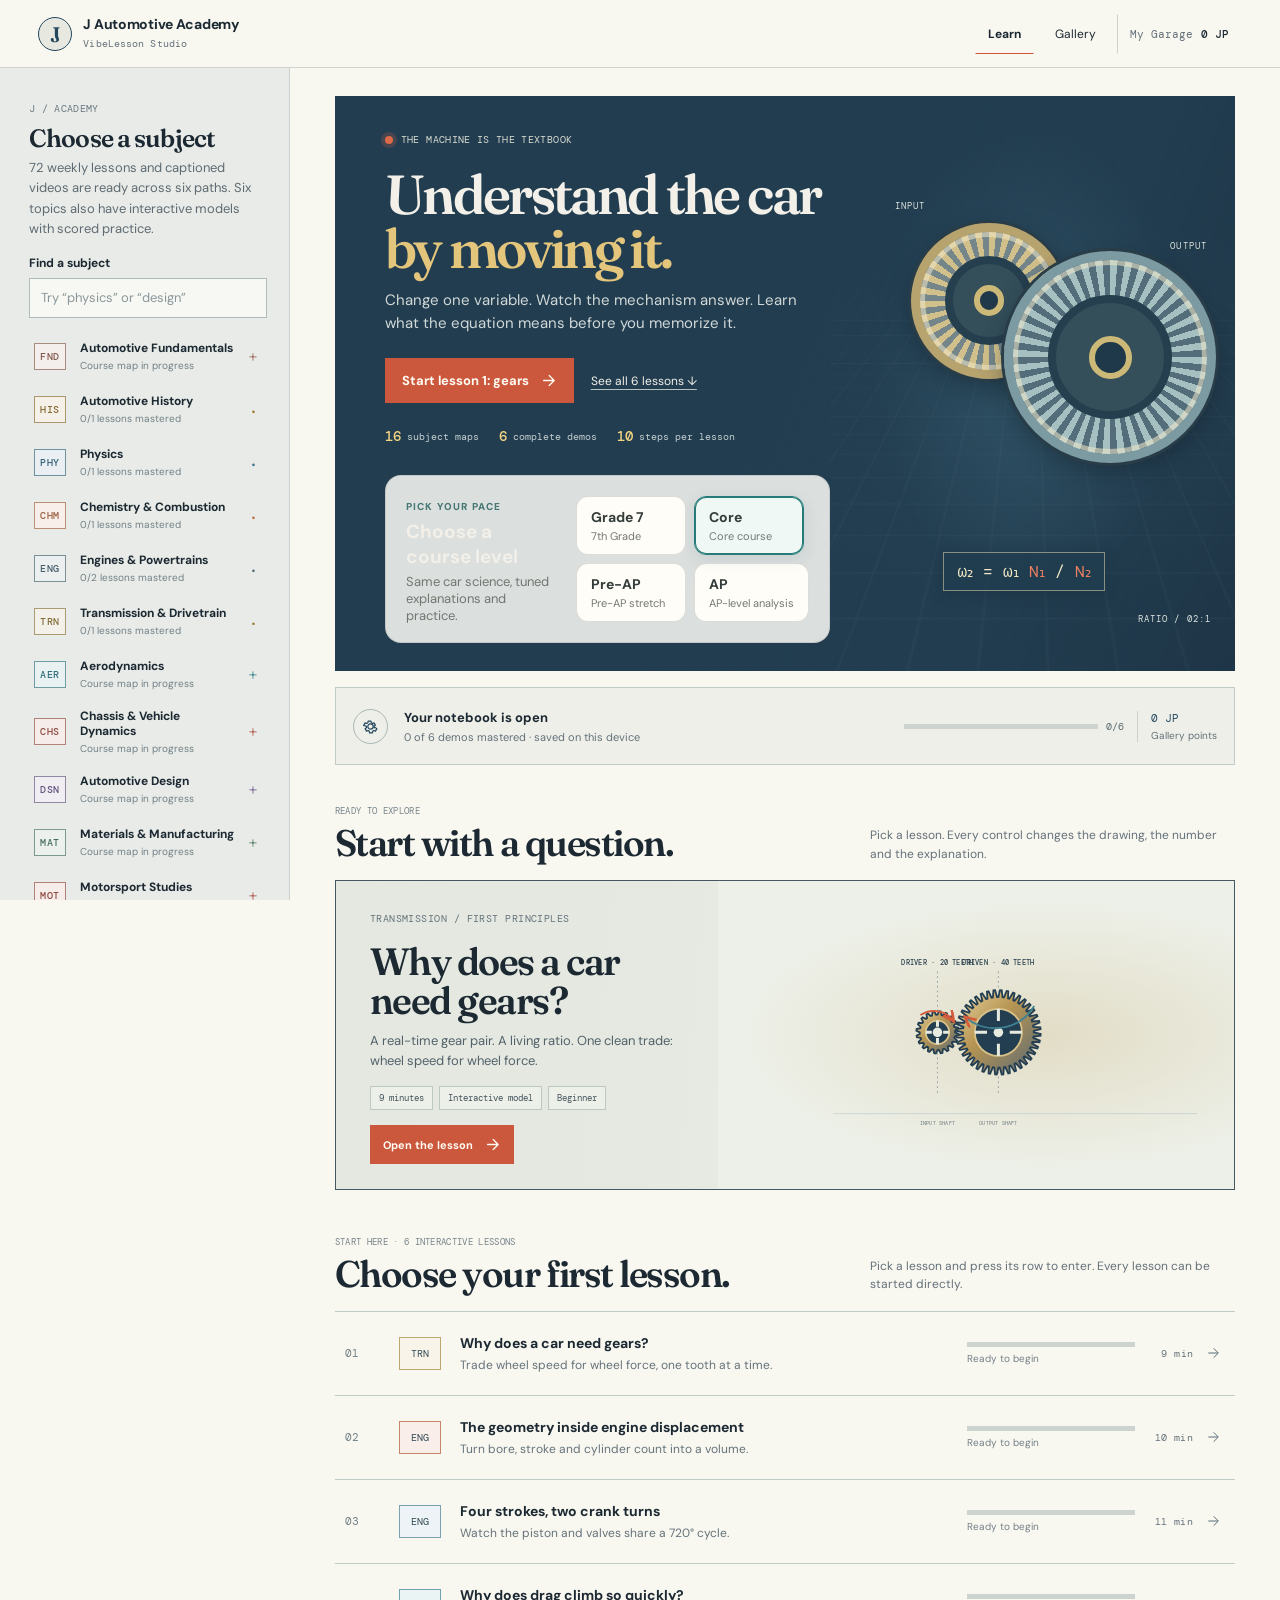
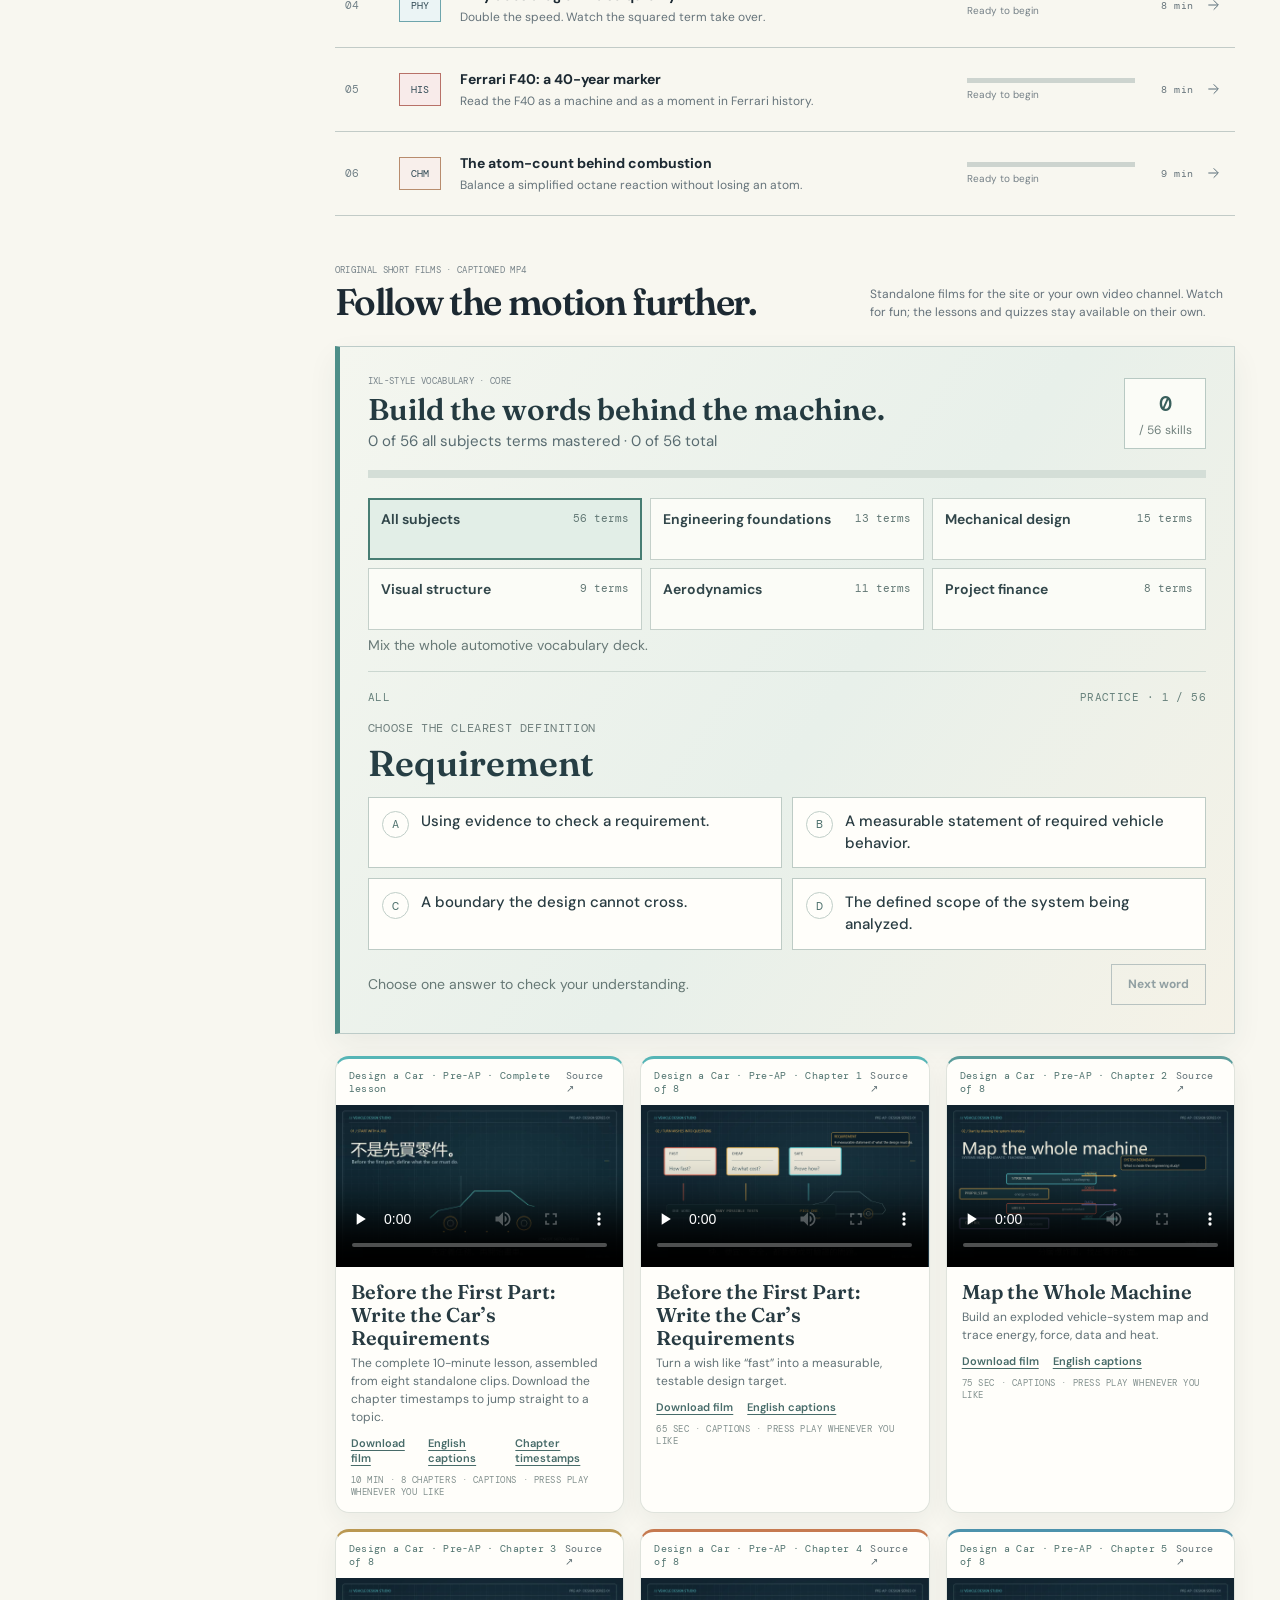
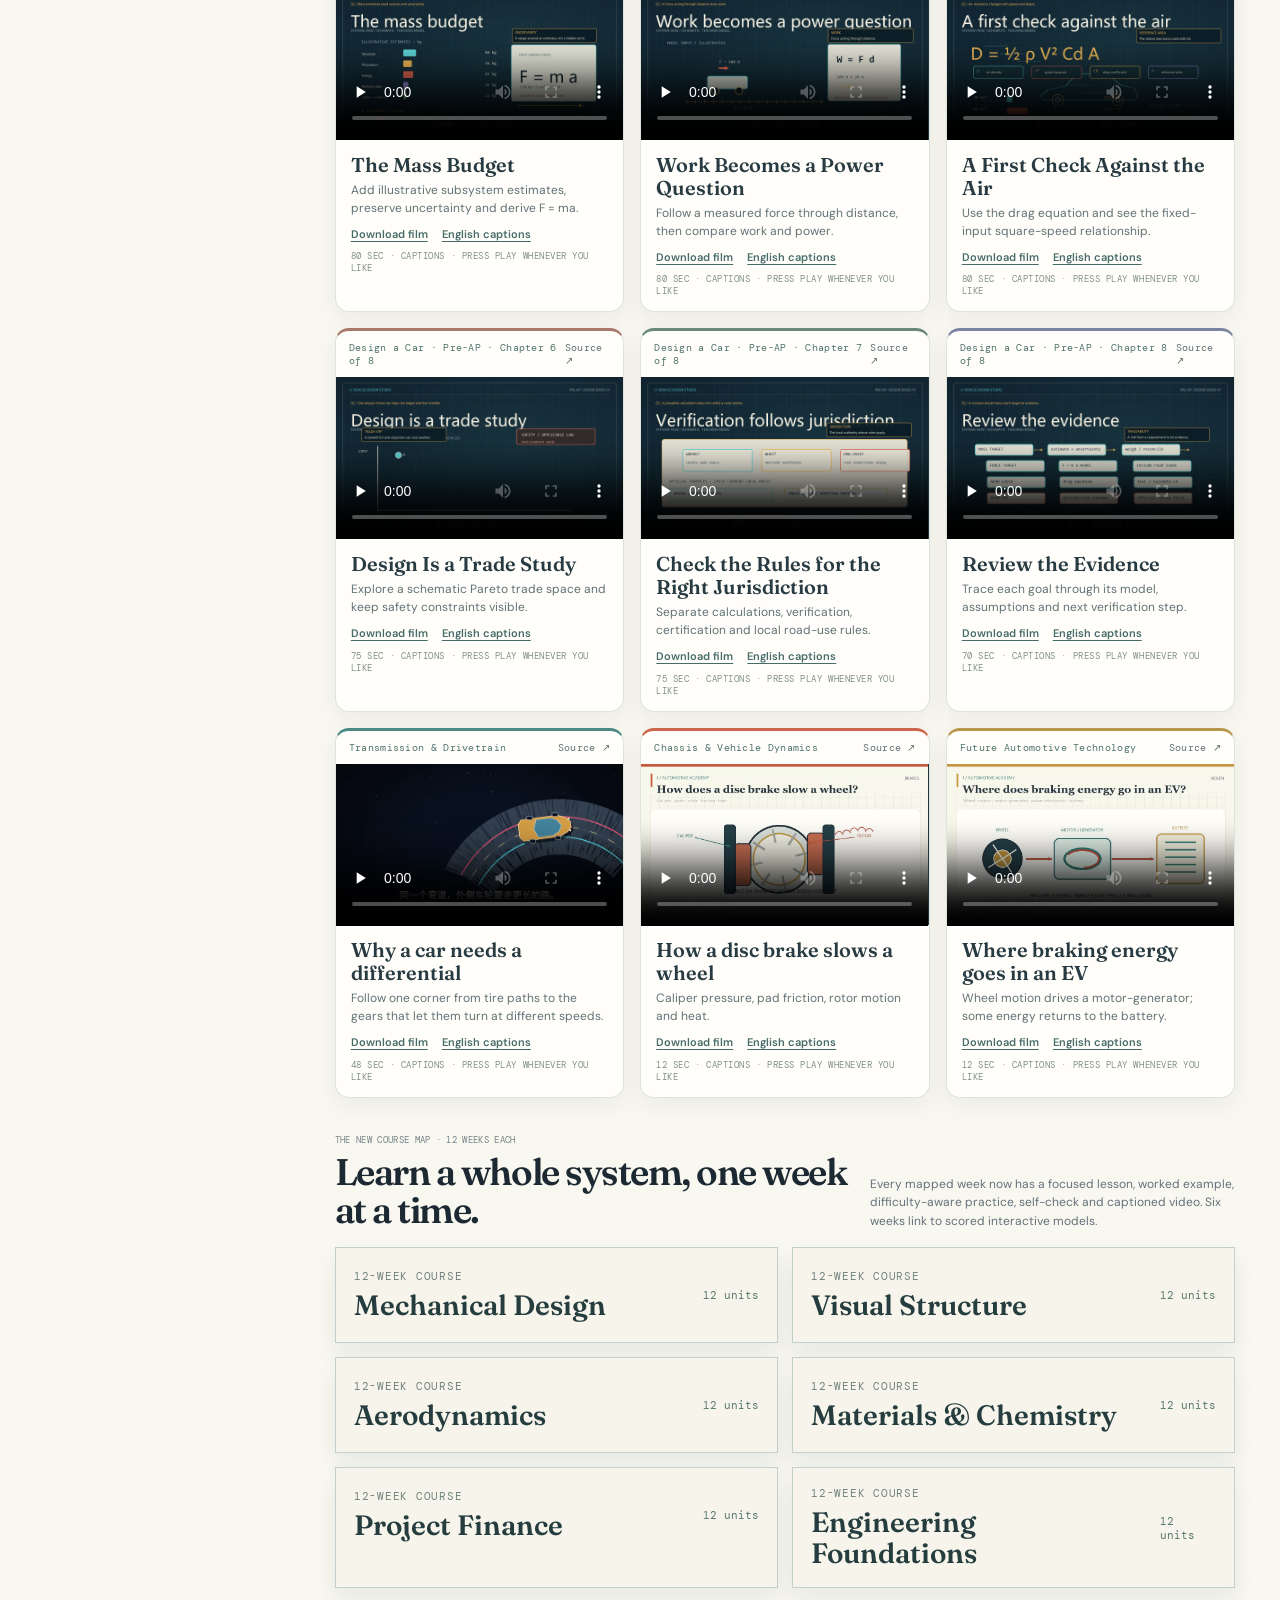
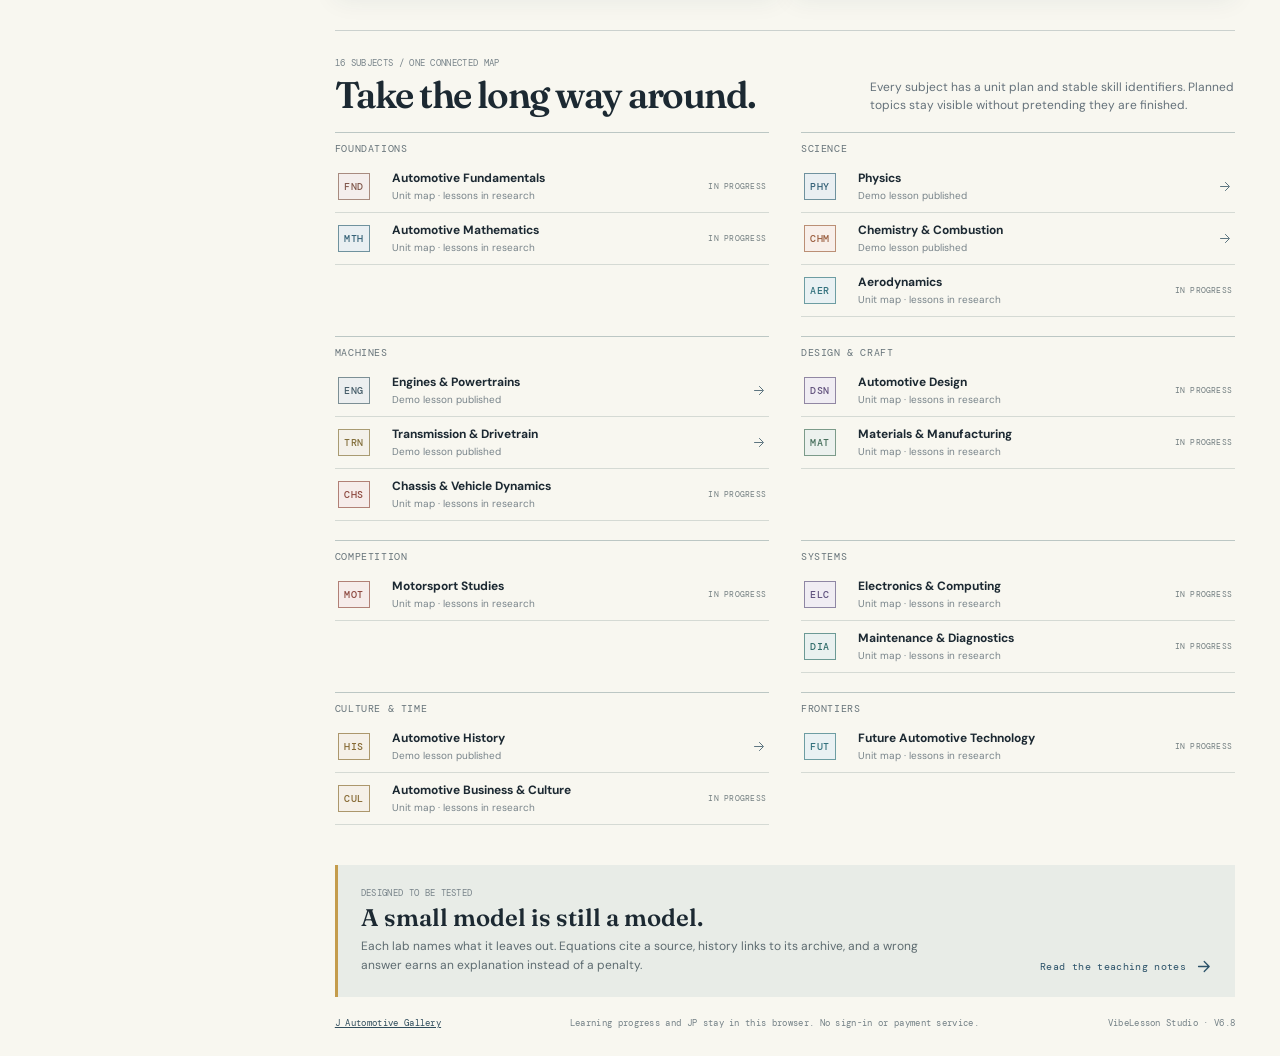
==== commit 53d0fdfa: "Make Academy lesson entry obvious" ====
--- a/academy.html
+++ b/academy.html
@@ -6,11 +6,11 @@
     <meta name="theme-color" content="#20394a" />
     <meta name="description" content="An interactive automotive learning studio: build a gear ratio, animate an engine cycle, calculate drag and test what you understand." />
     <title>J Automotive Academy — VibeLesson Studio</title>
-    <link rel="stylesheet" href="./academy.css?v=6.8.0" />
+    <link rel="stylesheet" href="./academy.css?v=6.9.0" />
   </head>
   <body class="academy-page">
     <main id="academy-root" aria-live="off"></main>
-    <script type="module" src="./academy.js?v=6.8.0"></script>
+    <script type="module" src="./academy.js?v=6.9.0"></script>
   </body>
 </html>
 
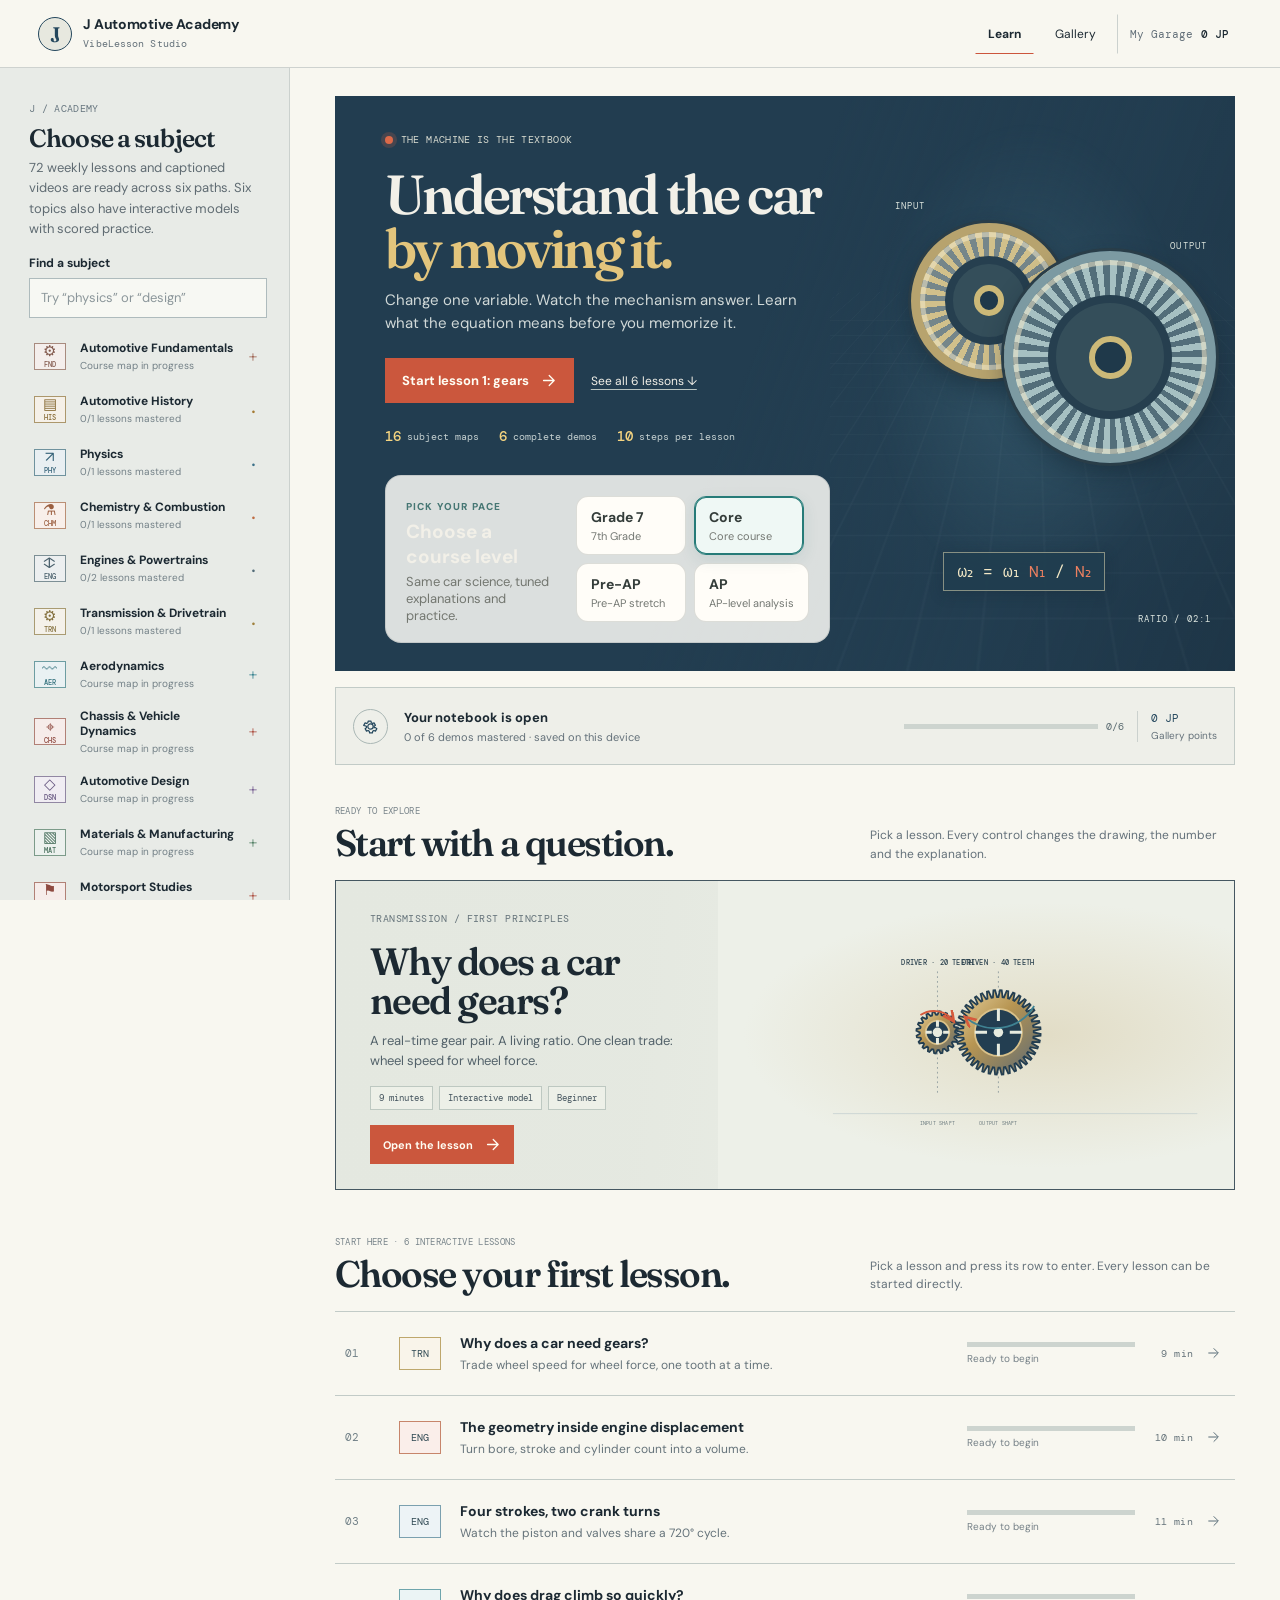
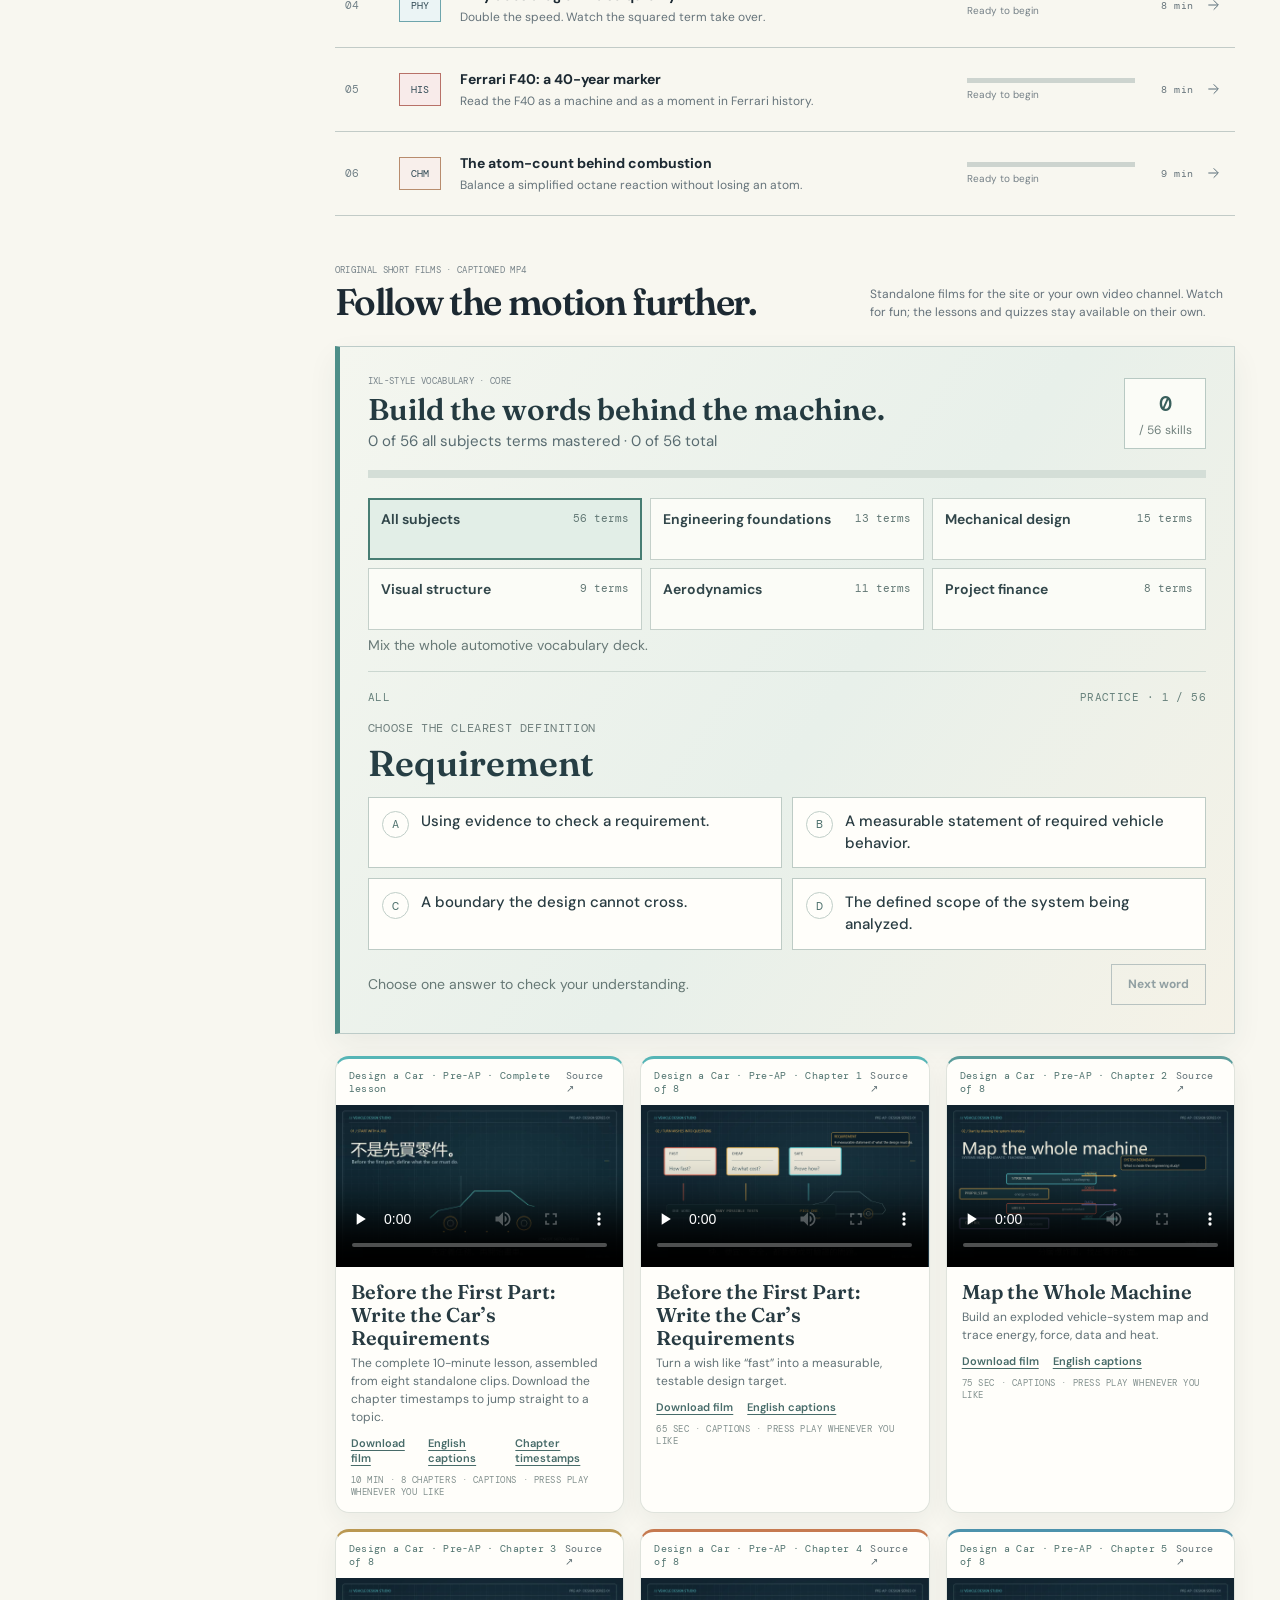
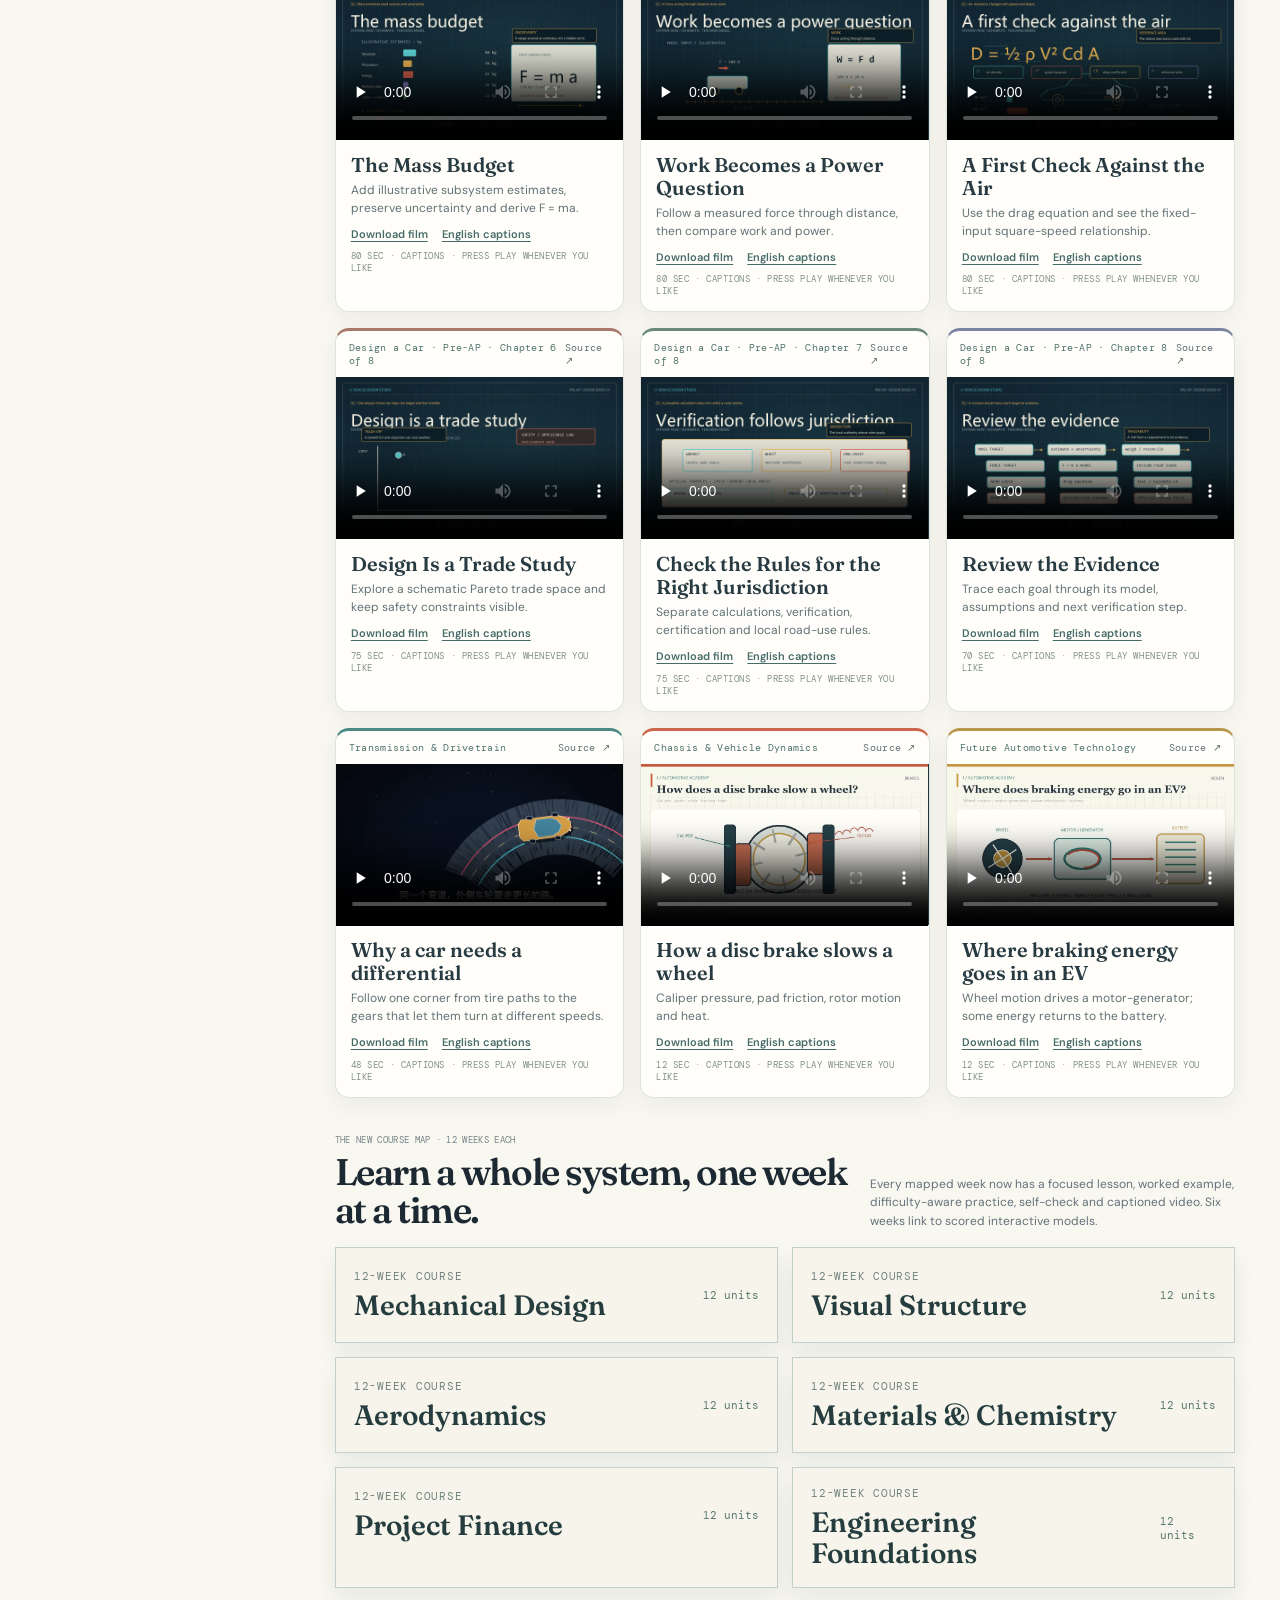
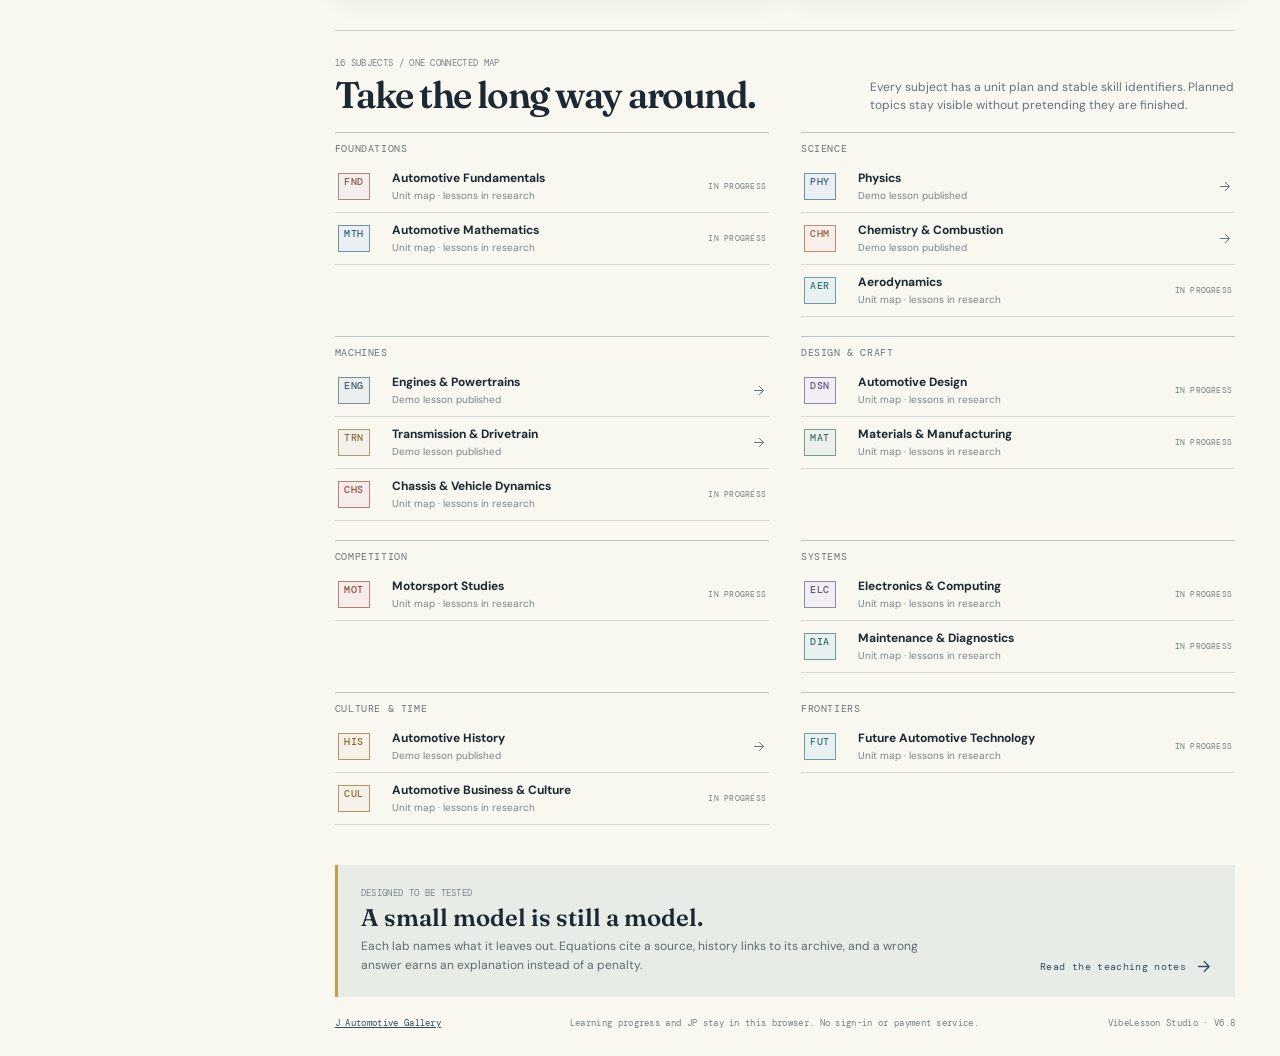
==== commit 782ef76b: "Add visual memory cues to Academy subjects" ====
--- a/academy.html
+++ b/academy.html
@@ -6,11 +6,11 @@
     <meta name="theme-color" content="#20394a" />
     <meta name="description" content="An interactive automotive learning studio: build a gear ratio, animate an engine cycle, calculate drag and test what you understand." />
     <title>J Automotive Academy — VibeLesson Studio</title>
-    <link rel="stylesheet" href="./academy.css?v=6.9.0" />
+    <link rel="stylesheet" href="./academy.css?v=7.1.0" />
   </head>
   <body class="academy-page">
     <main id="academy-root" aria-live="off"></main>
-    <script type="module" src="./academy.js?v=6.9.0"></script>
+    <script type="module" src="./academy.js?v=7.1.0"></script>
   </body>
 </html>
 
--- a/academy.css
+++ b/academy.css
@@ -1 +1 @@
-@import"https://fonts.googleapis.com/css2?family=DM+Mono:wght@400;500&family=DM+Sans:wght@400;500;600;700&family=Fraunces:opsz,wght@9..144,500;9..144,600;9..144,700&display=swap";.vocab-training{margin:24px 0 22px;padding:clamp(18px,2.3vw,28px);border:1px solid #bccbc8;border-left:5px solid #4d8e88;background:linear-gradient(125deg,#f4f6ef,#e8f0ea 54%,#f5f2e7);box-shadow:0 12px 28px #263f4210}.vocab-training-head{display:flex;align-items:center;justify-content:space-between;gap:18px}.vocab-training-head h3{margin:7px 0 5px;color:#243a40;font:600 clamp(22px,2.5vw,30px)/1.08 var(--academy-serif)}.vocab-training-head p{margin:0;color:#586b70;font-size:15px;line-height:1.45}.vocab-training-head>strong{flex:none;min-width:82px;padding:10px 12px;border:1px solid #b8c9c3;background:#fbfcf7;color:#385f5c;font:600 22px var(--academy-mono);text-align:center}.vocab-training-head>strong small{display:block;margin-top:4px;color:#71817d;font:12px var(--academy-sans)}.vocab-meter{height:8px;overflow:hidden;margin:17px 0 20px;background:#d4ded7}.vocab-meter i{height:100%;display:block;background:linear-gradient(90deg,#477c71,#bd9a50);transition:width .32s ease}.vocab-question{max-width:920px;padding:18px 0 0;border-top:1px solid #cbd7d0}.vocab-prompt-label{color:#70807e;font:12px var(--academy-mono);letter-spacing:.05em}.vocab-question h4{margin:8px 0 14px;color:#263e44;font:600 clamp(24px,3vw,36px)/1.05 var(--academy-serif)}.vocab-options{display:grid;grid-template-columns:repeat(2,minmax(0,1fr));gap:10px}.vocab-option{min-height:70px;display:flex;align-items:flex-start;gap:12px;padding:13px;border:1px solid #bdcbc5;background:#fffefa;color:#293c42;text-align:left;transition:border-color .16s,background .16s,transform .16s}.vocab-option:hover:not(:disabled){transform:translateY(-1px);border-color:#688f86;background:#f5f8f1}.vocab-option>span{flex:none;width:27px;height:27px;display:grid;place-items:center;border:1px solid #c0cec8;border-radius:50%;color:#51736f;font:12px var(--academy-mono)}.vocab-option>b{font-size:15px;font-weight:500;line-height:1.45}.vocab-option.is-picked{border-color:#56817a;background:#eaf3ed}.vocab-option.is-correct{border-color:#40836c;background:#e4f2e8}.vocab-option.is-incorrect{border-color:#c96850;background:#fbebe4}.vocab-option:disabled{cursor:default;opacity:1}.vocab-feedback{margin:12px 0 0;padding:13px 15px;border-left:4px solid #4b8870;background:#e6f2e8;color:#294a3e}.vocab-feedback.is-incorrect{border-color:#c96850;background:#faeee7;color:#70473b}.vocab-feedback>b{font-size:15px}.vocab-feedback p{margin:4px 0 3px;font-size:15px;line-height:1.45}.vocab-feedback small{display:block;color:#4f6664;font-size:14px;line-height:1.45}.vocab-controls,.vocab-round-actions{display:flex;align-items:center;justify-content:space-between;gap:12px;margin-top:14px}.vocab-controls>span{color:#667875;font-size:14px}.vocab-controls button:disabled{transform:none;opacity:.5}.vocab-round-actions{justify-content:flex-start}.vocab-training :focus-visible{outline:3px solid #1685c2;outline-offset:3px}@media(max-width:680px){.vocab-options{grid-template-columns:1fr}.vocab-training-head{align-items:flex-start}.vocab-controls{align-items:flex-start;flex-direction:column}.vocab-controls button{width:100%}.vocab-round-actions{align-items:stretch;flex-direction:column}.vocab-round-actions button{width:100%}}@media(prefers-reduced-motion:reduce){.vocab-meter i,.vocab-option{transition:none}.vocab-option:hover:not(:disabled){transform:none}}.vocab-subject-picker{display:grid;grid-template-columns:repeat(3,minmax(0,1fr));gap:8px;margin:18px 0 5px}.vocab-subject-button{min-height:62px;display:flex;align-items:flex-start;justify-content:space-between;gap:10px;padding:12px;border:1px solid #c4d0ca;background:#fbfcf7;color:#31464a;text-align:left;transition:background .18s,border-color .18s,transform .18s}.vocab-subject-button:hover{transform:translateY(-1px);border-color:#789991}.vocab-subject-button.is-selected{border-color:#477d73;background:#e2eee7;box-shadow:inset 0 0 0 1px #477d73}.vocab-subject-button b{font-size:14px;line-height:1.25;font-weight:650}.vocab-subject-button small{flex:none;color:#627875;font:11px var(--academy-mono);white-space:nowrap}.vocab-subject-description{margin:2px 0 16px;color:#687977;font-size:14px;line-height:1.45}.vocab-round-progress{display:flex;justify-content:space-between;gap:12px;margin-bottom:12px;color:#66807b;font:11px var(--academy-mono);letter-spacing:.04em}.vocab-round-complete{margin-top:20px;padding:20px;border:1px solid #c7d5cb;background:#fdfdf7}.vocab-complete-stamp{display:inline-block;padding:5px 8px;border:1px solid #84a89a;color:#477667;font:11px var(--academy-mono);letter-spacing:.06em}.vocab-round-complete h4{margin:10px 0 4px;color:#263e44;font:600 clamp(21px,2.5vw,30px)/1.1 var(--academy-serif)}.vocab-round-complete p{margin:0;color:#586b70;line-height:1.5}@media(max-width:680px){.vocab-subject-picker{grid-template-columns:repeat(2,minmax(0,1fr))}.vocab-subject-button{min-height:58px;padding:10px}.vocab-subject-button small{font-size:10px}}.unit-study{margin-top:12px;width:100%;border-top:1px solid #d1d8d2}.unit-study>summary{padding:10px 0;color:#426e63;font:600 13px var(--academy-sans);cursor:pointer}.unit-study-body{display:grid;gap:8px;padding:4px 0 10px}.unit-study-body h4{margin:7px 0 0;color:#293e42;font:600 19px var(--academy-serif)}.unit-study-body>p{margin:0;color:#536565;font-size:14px;line-height:1.5}.unit-study-target{padding:12px;border-left:4px solid #4f8b78;background:#eaf2e9}.unit-study-target span{font:10px var(--academy-mono);color:#607d70}.unit-study-target p{margin:4px 0 0;font:600 16px/1.4 var(--academy-sans);color:#29483f}.unit-response-label{display:grid;gap:6px;color:#50635e;font-size:13px}.unit-response-label textarea{width:100%;resize:vertical;padding:10px;border:1px solid #bdcbc5;background:#fffef8;color:#263e44;font:14px/1.45 var(--academy-sans)}.unit-model-answer{padding:10px;background:#e9f2e9;border-left:3px solid #4c8872}.unit-model-note{font-size:11px!important;color:#77827b!important}.unit-source,.unit-download{color:#4d766b;font-size:12px}.unit-study video{width:100%;aspect-ratio:16/9;background:#20343b;border:1px solid #bbc8c2}.unit-study .pathway-open{width:100%;text-align:left}.unit-study video{width:min(100%,360px);aspect-ratio:9/16;display:block;margin:4px auto;background:#20343b;border:1px solid #bbc8c2;object-fit:contain}.unit-reward{display:grid;gap:5px;padding:10px;border:1px solid #d3c49c;background:#f4efdf}.unit-reward.is-earned{border-color:#82a790;background:#e7f0e6}.unit-reward-button{justify-self:start;padding:9px 12px;border:1px solid #9b7d3f;background:#caab67;color:#2d342c;font:700 13px var(--academy-sans);cursor:pointer}.unit-reward-button:disabled{border-color:#82a790;background:#dcebe0;color:#325b4c;cursor:default}.unit-reward small{font-size:11px;color:#68756c}.unit-miso{padding:12px 14px;border:1px solid #d7c9a9;border-left:4px solid #c78c4d;border-radius:8px;background:linear-gradient(120deg,#fff4dc,#fffdf5)}.unit-miso span{color:#876332;font:10px var(--academy-mono);letter-spacing:.08em}.unit-miso p{margin:6px 0 0;color:#39494a;font:15px/1.55 var(--academy-serif)}:root{color-scheme:light;--academy-ink:#1c2932;--academy-ink2:#344b59;--academy-blue:#24475d;--academy-blue2:#375f77;--academy-light:#edf1ef;--academy-paper:#f8f7f0;--academy-paper2:#efeee5;--academy-line:#cbd1ce;--academy-muted:#64717a;--academy-faint:#87939a;--academy-red:#cc553c;--academy-gold:#c49c4c;--academy-green:#3c7862;--academy-serif:"Fraunces",Georgia,serif;--academy-sans:"DM Sans",Arial,sans-serif;--academy-mono:"DM Mono",Consolas,monospace;font-family:var(--academy-sans);color:var(--academy-ink);background:var(--academy-paper);font-synthesis:none;text-rendering:optimizeLegibility}*{box-sizing:border-box}html{scroll-behavior:smooth;scroll-padding-top:88px}body.academy-page{margin:0;min-width:320px;min-height:100vh;background:var(--academy-paper)}button,input,a{font:inherit}button{color:inherit;cursor:pointer}a{color:inherit}button:focus-visible,a:focus-visible,input:focus-visible{outline:3px solid #0c83c6;outline-offset:3px}button:disabled{opacity:.48;cursor:not-allowed}.sr-only{position:absolute;width:1px;height:1px;padding:0;margin:-1px;overflow:hidden;clip:rect(0,0,0,0);white-space:nowrap;border:0}.academy-shell{min-height:100vh;background:var(--academy-paper)}.academy-topbar{height:68px;position:sticky;top:0;z-index:40;display:flex;align-items:center;justify-content:space-between;padding:0 clamp(18px,3vw,44px);background:#f8f7f0f5;border-bottom:1px solid #243d4b33;backdrop-filter:blur(14px)}.academy-brand{display:flex;align-items:center;gap:11px;text-decoration:none;font-weight:700;font-size:14px;line-height:1.12;letter-spacing:-.02em}.academy-brand>span:last-child{display:grid}.academy-brand small{margin-top:4px;color:var(--academy-muted);font:10px var(--academy-mono);letter-spacing:.01em}.brand-mark{display:grid;place-items:center;width:34px;height:34px;border:1px solid var(--academy-blue);border-radius:50%;background:#e7e8df;color:var(--academy-blue);font:600 21px var(--academy-serif)}.top-links{display:flex;align-items:center;gap:8px}.top-link,.top-jp,.top-links>button{min-height:40px;display:flex;align-items:center;gap:8px;padding:0 12px;border:1px solid transparent;background:transparent;text-decoration:none;font-size:12px}.top-link:hover,.top-links>button:hover{background:#e9ece8}.top-link.active{border-bottom-color:var(--academy-red);font-weight:700}.top-jp{border-left:1px solid var(--academy-line);font:11px var(--academy-mono);color:var(--academy-muted)}.top-jp b{color:var(--academy-ink)}.academy-layout{max-width:1740px;min-height:calc(100vh - 68px);display:grid;grid-template-columns:290px minmax(0,1fr);margin:auto}.curriculum-rail{position:sticky;top:68px;height:calc(100vh - 68px);overflow:auto;display:flex;flex-direction:column;padding:24px 18px 18px 25px;background:#e8ebe7;border-right:1px solid var(--academy-line)}.rail-heading{padding:4px 4px 16px}.rail-stamp,.rail-code,.section-index,.stage-index,.diagram-topline,.hero-overline,.question-label,.worked-meta,.vibevid-frame .film-index,.course-time,.course-number,.subject-code,.diagram-small,.diagram-label,.lab-readout span,.record-persistence,.rail-back,.transcript b,.film-caption,.source-link,.sources-foot,.application-photo figcaption,.application-sketch>span,.model-note,.lab-caveat,.experiment-reflection>span,.research-note>a,.academy-footer,.lesson-breadcrumb,.prerequisite-note>span{font-family:var(--academy-mono);letter-spacing:.035em}.rail-stamp,.section-index,.stage-index{font-size:10px;color:#687780}.rail-heading h2{margin:8px 0 7px;font:600 25px/1.05 var(--academy-serif);letter-spacing:-.035em}.rail-heading p{max-width:238px;margin:0;color:#5f6b72;font-size:13px;line-height:1.55}.subject-search{display:grid;gap:7px;margin:0 4px 13px;font-size:12px;font-weight:700}.subject-search input{height:40px;width:100%;padding:0 11px;border:1px solid #aebbbd;border-radius:0;background:#f7f8f3;font-size:13px;font-weight:400}.subject-search input::placeholder{color:#8b969a}.subject-list{display:grid;gap:2px}.subject-row{width:100%;min-height:51px;display:grid;grid-template-columns:39px 1fr 18px;align-items:center;gap:7px;padding:6px 8px;border:1px solid transparent;background:transparent;text-align:left}.subject-row:hover{background:#f2f3ee}.subject-row.is-current{border-color:#a7b7bd;background:#fbfaf5}.subject-row[hidden]{display:none}.subject-code{width:32px;height:27px;display:grid;place-items:center;border:1px solid color-mix(in srgb,var(--tone) 58%,#b6c0bc);background:color-mix(in srgb,var(--tone) 11%,white);color:color-mix(in srgb,var(--tone) 78%,#20313a);font-size:10px;font-weight:500}.tone-clay{--tone:#9e6452}.tone-amber{--tone:#a47a32}.tone-blue{--tone:#3b7089}.tone-orange{--tone:#be6c42}.tone-steel{--tone:#526b78}.tone-gold{--tone:#9f803c}.tone-cyan{--tone:#388390}.tone-red{--tone:#ad5143}.tone-violet{--tone:#765d91}.tone-green{--tone:#528065}.tone-purple{--tone:#735e92}.tone-teal{--tone:#377f79}.subject-row-copy{display:grid;gap:3px}.subject-row-copy b{font-size:12px;line-height:1.25}.subject-row-copy small{color:#738087;font-size:10px}.subject-dot{color:var(--tone);text-align:center;font:18px var(--academy-serif)}.rail-back{display:flex;align-items:center;gap:10px;min-height:44px;margin-top:auto;padding:10px 3px 2px;border-top:1px solid #bbc5c3;color:#455761;text-decoration:none;font-size:11px}.rail-back svg,.resume-icon svg{width:17px;height:17px;fill:none;stroke:currentColor;stroke-width:1.7;stroke-linecap:round;stroke-linejoin:round}.academy-home{min-width:0;max-width:1430px;width:100%;padding:28px clamp(18px,3.5vw,54px) 22px;margin:auto}.academy-hero{min-height:354px;position:relative;display:grid;grid-template-columns:minmax(0,1.1fr) minmax(340px,.9fr);overflow:hidden;background:#223d50;color:#f2f0e8}.academy-hero:before{position:absolute;inset:0;content:"";pointer-events:none;background:linear-gradient(110deg,#223d50 0% 46%,#223d50a6 75%,#1d3445d9),radial-gradient(ellipse at 83% 55%,#5c81924c,transparent 42%)}.hero-copy{position:relative;z-index:2;padding:37px 0 28px clamp(23px,4vw,50px)}.hero-overline{display:flex;align-items:center;gap:8px;color:#d9dcd1;font-size:10px}.hero-overline i{width:8px;height:8px;border-radius:50%;background:#dc6a49;box-shadow:0 0 0 4px #dc6a4933}.hero-copy h1{margin:22px 0 13px;font:600 clamp(34px,4.3vw,57px)/.98 var(--academy-serif);letter-spacing:-.048em}.hero-copy h1 em{color:#e3c57c;font-style:normal}.hero-copy>p{max-width:470px;margin:0;color:#d1d9d8;font-size:15px;line-height:1.55}.hero-actions{display:flex;align-items:center;flex-wrap:wrap;gap:10px;margin-top:23px}.primary-action,.secondary-action,.poster-button{min-height:45px;display:inline-flex;align-items:center;justify-content:center;gap:11px;padding:0 16px;border:1px solid transparent;background:#cb573d;color:#fffdf3;text-decoration:none;font-size:13px;font-weight:700;transition:background .18s,transform .18s}.primary-action:hover,.poster-button:hover{background:#ad432f;transform:translateY(-1px)}.primary-action svg,.secondary-action svg,.poster-button svg,.research-note>a svg{width:17px;height:17px;fill:none;stroke:currentColor;stroke-width:1.8;stroke-linecap:round;stroke-linejoin:round}.quiet-action,.text-action,.reset-action,.hint-link{min-height:40px;border:1px solid transparent;background:transparent;color:inherit;font-size:12px;text-decoration:underline;text-decoration-color:#b7c3c0;text-underline-offset:4px}.quiet-action:hover,.text-action:hover{color:#e4c87c}.hero-facts{display:flex;flex-wrap:wrap;gap:20px;margin-top:24px;color:#c5d0d0;font:10px var(--academy-mono)}.hero-facts span{display:flex;align-items:center;gap:6px}.hero-facts b{color:#f4d480;font-size:14px}.hero-machine{position:relative;z-index:1;min-height:330px;overflow:hidden;background:radial-gradient(ellipse at 49% 46%,#3b65787a,transparent 54%)}.hero-grid{position:absolute;inset:-25%;opacity:.16;background-image:linear-gradient(#b6d0d433 1px,transparent 1px),linear-gradient(90deg,#b6d0d433 1px,transparent 1px);background-size:31px 31px;transform:perspective(500px) rotateX(57deg) scale(1.4);transform-origin:50% 60%}.hero-gear{position:absolute;display:grid;place-items:center;border-radius:50%;border:9px solid #b7a36e;background:repeating-conic-gradient(#d1c08b 0 6deg,#75868a 6deg 12deg);box-shadow:0 0 0 3px #293d48,0 9px 24px #0a172361,inset 0 0 0 5px #f2e9cb8c}.hero-gear:before{position:absolute;inset:18%;content:"";border:8px solid #263f4f;border-radius:50%;background:#344e5a}.hero-gear i{z-index:1;width:22%;height:22%;border-radius:50%;border:6px solid #ccb978;background:#1f394a}.gear-a{width:156px;height:156px;left:20%;top:22%}.gear-b{width:212px;height:212px;left:43%;top:27%;border-color:#7c9aa2;background:repeating-conic-gradient(#a6c0c2 0 4.5deg,#536e7a 4.5deg 9deg)}.academy-hero:hover .gear-a,.academy-hero:focus-within .gear-a{animation:hero-spin 9s linear infinite}.academy-hero:hover .gear-b,.academy-hero:focus-within .gear-b{animation:hero-spin 18s linear infinite reverse}.hero-tick{position:absolute;color:#dbe3dc;font:9px var(--academy-mono);letter-spacing:.12em}.tick-a{left:16%;top:18%}.tick-b{right:7%;top:25%}.hero-equation{position:absolute;left:28%;bottom:14%;padding:8px 13px;border:1px solid #d7d0ab91;background:#203e50e8;color:#f3e8c6;font:16px var(--academy-mono);box-shadow:0 3px 14px #15283452}.hero-equation i{color:#ed8060;font-style:normal}.hero-plate{position:absolute;right:6%;bottom:8%;color:#dce5df;font:9px var(--academy-mono);letter-spacing:.12em}.resume-strip{min-height:78px;display:grid;grid-template-columns:38px minmax(150px,1fr) minmax(140px,220px) auto;align-items:center;gap:13px;padding:14px 17px;margin:16px 0 40px;border:1px solid #c2cbc7;background:#eeefe9}.resume-icon{width:35px;height:35px;display:grid;place-items:center;border:1px solid #aab7b5;border-radius:50%;color:var(--academy-blue)}.resume-copy{display:grid;gap:4px}.resume-copy b{font-size:13px}.resume-copy small{color:var(--academy-muted);font-size:11px}.resume-meter{display:flex;align-items:center;gap:8px}.resume-meter>span,.course-progress>i,.meter-track{height:5px;flex:1;overflow:hidden;background:#cdd4cf}.resume-meter>span i,.course-progress>i b,.meter-track i{height:100%;display:block;background:#52826d}.resume-meter small{font:10px var(--academy-mono);color:#596a70}.resume-jp{padding-left:13px;border-left:1px solid var(--academy-line);color:var(--academy-blue);font:11px var(--academy-mono);text-decoration:none}.resume-jp small{display:block;margin-top:4px;color:var(--academy-muted);font:10px var(--academy-sans)}.section-heading{display:flex;align-items:end;justify-content:space-between;gap:20px;margin:0 0 17px}.section-heading>div{min-width:0}.section-index{display:block;color:#78848a;font-size:9px}.section-heading h2{margin:7px 0 0;font:600 clamp(25px,3vw,37px)/1.05 var(--academy-serif);letter-spacing:-.04em}.section-heading>p{max-width:365px;margin:0;color:var(--academy-muted);font-size:12px;line-height:1.55}.featured-unit{margin-bottom:46px}.lesson-poster{min-height:280px;position:relative;display:grid;grid-template-columns:.85fr 1.15fr;overflow:hidden;border:1px solid #455761;background:#edf0e8}.poster-copy{z-index:2;padding:25px clamp(18px,3vw,34px);background:linear-gradient(95deg,#e4e8e0,#e4e8e0ed 78%,#e4e8e0b8)}.poster-copy>span{font:10px var(--academy-mono);color:#65737a;letter-spacing:.045em}.poster-copy h3{margin:16px 0 10px;font:600 clamp(25px,3vw,38px)/1.02 var(--academy-serif);letter-spacing:-.04em}.poster-copy>p{max-width:350px;margin:0;color:#53626a;font-size:13px;line-height:1.55}.poster-tags{display:flex;flex-wrap:wrap;gap:6px;margin:15px 0}.poster-tags span{padding:5px 8px;border:1px solid #bdc8c1;background:#edf0e8;color:#43535d;font:9px var(--academy-mono)}.poster-button{min-height:39px;padding:0 12px;font-size:11px}.poster-visual{position:absolute;inset:0 0 0 40%;display:grid;align-items:center;padding:14px 16px 12px 13%;background:radial-gradient(ellipse at 65% 50%,color-mix(in srgb,var(--lesson-accent) 16%,#e7e9df),transparent 61%)}.poster-visual svg{width:100%;max-height:265px}.learning-path{margin-bottom:48px}.course-list{border-top:1px solid #c2cbc7}.course-row{width:100%;min-height:84px;display:grid;grid-template-columns:42px 49px minmax(180px,1fr) 168px 46px 20px;align-items:center;gap:12px;padding:12px 10px;border:0;border-bottom:1px solid #c2cbc7;background:transparent;text-align:left}.course-row:hover{background:#eff0ea}.course-number{color:#718087;font-size:11px}.course-badge{width:42px;height:33px;display:grid;place-items:center;border:1px solid color-mix(in srgb,var(--course-accent) 65%,#aebcb7);background:color-mix(in srgb,var(--course-accent) 11%,white);color:#324b56;font:10px var(--academy-mono)}.course-description{display:grid;gap:5px}.course-description b{font-size:14px}.course-description small{color:#65737a;font-size:12px}.course-progress{display:grid;gap:5px}.course-progress>i{width:100%;display:block}.course-progress small{color:#758087;font-size:10px}.course-time{color:#65737a;font-size:10px;text-align:right}.course-row>svg{width:16px;height:16px;fill:none;stroke:#596d78;stroke-width:1.5}.subject-map-section{padding:26px 0 40px;border-top:1px solid var(--academy-line)}.map-groups{display:grid;grid-template-columns:repeat(2,minmax(0,1fr));gap:19px 32px}.map-group{border-top:1px solid #bcc7c4}.map-group[hidden]{display:none}.map-group h3{margin:9px 0 6px;color:#67747a;font:10px var(--academy-mono);text-transform:uppercase;letter-spacing:.06em}.map-subject{width:100%;min-height:52px;display:grid;grid-template-columns:45px 1fr auto;align-items:center;gap:9px;padding:5px 3px;border:0;border-bottom:1px solid #d5dad4;background:transparent;text-align:left}.map-subject:hover{background:#eff0ea}.map-subject>span:nth-child(2){display:grid;gap:3px}.map-subject b{font-size:12px}.map-subject small{color:#78848a;font-size:10px}.map-subject>svg{width:15px;height:15px;fill:none;stroke:#536c79;stroke-width:1.5}.planned-mark{font:8px var(--academy-mono);color:#727e80;font-style:normal;letter-spacing:.03em}.research-note{position:relative;display:grid;grid-template-columns:1fr auto;align-items:end;gap:15px;padding:22px 23px;border-left:3px solid #c49c4c;background:#e8ece7}.research-note h2{margin:7px 0;font:600 24px/1 var(--academy-serif)}.research-note p{max-width:570px;margin:0;color:#5d6b70;font-size:12px;line-height:1.6}.research-note>a{display:flex;align-items:center;gap:9px;color:#2b5269;font-size:10px;text-decoration:none}.research-popover{grid-column:1/-1;display:grid;grid-template-columns:repeat(2,minmax(0,1fr));gap:8px 20px;padding-top:15px;border-top:1px solid #bec9c4}.research-popover[hidden]{display:none}.research-popover p{display:grid;gap:4px;margin:0}.research-popover a{color:#2a5369;font-size:12px;font-weight:700}.research-popover span{font-size:11px}.academy-footer{display:flex;flex-wrap:wrap;justify-content:space-between;gap:10px;padding:20px 0 5px;color:#738086;font-size:9px}.academy-footer a{color:#304d5c}.academy-toast{position:fixed;z-index:100;right:18px;bottom:18px;max-width:min(420px,calc(100vw - 36px));padding:13px 16px;border:1px solid #aab9b4;background:#f9f7ee;color:#263a46;box-shadow:0 8px 20px #22374623;font-size:13px;line-height:1.45}.academy-toast[hidden]{display:none}.study-layout{max-width:1550px;min-height:calc(100vh - 68px);display:grid;grid-template-columns:270px minmax(0,1fr);gap:0;margin:auto}.stage-rail{position:sticky;top:68px;height:calc(100vh - 68px);overflow:auto;display:flex;flex-direction:column;padding:18px 18px 18px 24px;background:#e8ebe7;border-right:1px solid var(--academy-line)}.back-curriculum{align-self:flex-start;min-height:35px;margin:0 0 15px;padding:0 8px;border:1px solid #bec9c4;background:transparent;color:#355567;font-size:11px}.rail-code{color:#718089;font-size:9px}.stage-rail h1{margin:8px 0 7px;font:600 24px/1.02 var(--academy-serif);letter-spacing:-.035em}.stage-rail>p{margin:0 0 16px;color:#58676f;font-size:12px;line-height:1.5}.course-meter{display:grid;grid-template-columns:1fr;gap:6px;padding:0 0 15px;border-bottom:1px solid #c0cbc7}.course-meter>b{font:10px var(--academy-mono);color:#617179}.meter-track{width:100%;height:6px}.stage-list{display:grid;gap:2px;margin:14px 0}.stage-tab{width:100%;min-height:42px;display:grid;grid-template-columns:28px 1fr auto;align-items:center;gap:6px;padding:4px 5px;border:1px solid transparent;background:transparent;text-align:left}.stage-tab>span{color:#7e8a8e;font:10px var(--academy-mono)}.stage-tab>b{font-size:12px;font-weight:500}.stage-tab>i{color:#778589;font-size:9px;font-style:normal}.stage-tab:hover{background:#f2f3ee}.stage-tab.is-active{border-color:#b7c4c5;background:#fbfaf5;color:#24495c}.stage-tab.is-active>b{font-weight:700}.stage-tab.is-active>span{color:var(--academy-red)}.prerequisite-note{margin-top:auto;padding:12px 2px 2px;border-top:1px solid #c0cbc7}.prerequisite-note>span{font-size:9px;color:#68777b}.prerequisite-note small{display:block;margin:6px 0;color:#354e5b;font-size:11px}.prerequisite-note p{margin:0;color:#758187;font-size:10px;line-height:1.45}.lesson-main{min-width:0;max-width:1220px;width:100%;padding:18px clamp(18px,4vw,58px) 24px;margin:0 auto}.lesson-breadcrumb{display:flex;flex-wrap:wrap;gap:8px;margin:0 0 16px;color:#758188;font-size:9px}.lesson-breadcrumb b{color:#2e5063;font-weight:500}.lesson-stage{min-height:440px}.stage-heading{margin:0 0 18px}.stage-index{font-size:9px;color:#7b878a}.stage-heading h2{margin:7px 0 0;font:600 clamp(27px,3.4vw,43px)/1.02 var(--academy-serif);letter-spacing:-.04em}.stage-navigation{display:flex;align-items:center;justify-content:space-between;gap:10px;padding:17px 0 13px;margin-top:14px;border-top:1px solid #c8d0cb}.stage-navigation>span{color:#728086;font:10px var(--academy-mono)}.secondary-action{min-height:41px;border-color:#7e9399;background:transparent;color:#304e5e;font-size:12px}.secondary-action:hover{background:#e8ece7}.secondary-action:disabled{opacity:.45}.sources-foot{display:flex;flex-wrap:wrap;gap:6px;align-items:center;padding:12px 0;border-top:1px solid #d2d8d2;color:#7f898d;font-size:9px}.sources-foot a{color:#385d70;text-decoration:underline;text-underline-offset:3px}.sources-foot a:hover{color:#bd5038}.stage-rail .course-meter i{transition:width .3s ease}.vibevid-frame{min-height:338px;display:grid;grid-template-columns:minmax(0,1.5fr) minmax(230px,.8fr);border:1px solid #263e49;background:#203a4a}.vibevid-art{position:relative;min-height:338px;display:grid;align-items:center;overflow:hidden;padding:18px;background:radial-gradient(ellipse at 50% 44%,color-mix(in srgb,var(--lesson-accent) 23%,#334f60),#192f3c 70%)}.vibevid-art svg{width:100%;max-height:260px;filter:drop-shadow(0 10px 16px #12232e22)}.film-edge{position:absolute;inset:9px;border:1px solid #e1dcc638;pointer-events:none}.film-index{position:absolute;left:22px;top:20px;color:#e2dfd0;font-size:9px}.film-caption{position:absolute;left:21px;right:21px;bottom:18px;min-height:42px;display:flex;align-items:center;padding:9px 12px;border-left:2px solid #d26042;background:#152d3de8;color:#f6f0de;font-size:11px;line-height:1.45}.vibevid-side{display:flex;flex-direction:column;align-items:flex-start;justify-content:center;padding:21px;background:#f0efe7}.vibevid-side h3{margin:10px 0 8px;font:600 24px/1.03 var(--academy-serif);letter-spacing:-.03em}.vibevid-side>p{margin:0;color:#617079;font-size:13px;line-height:1.5}.vibevid-controls{display:flex;flex-wrap:wrap;align-items:center;gap:4px;margin-top:20px}.icon-action{width:46px;height:46px;display:grid;place-items:center;border:1px solid #3d6175;border-radius:50%;background:#24485d;color:#fff}.icon-action:hover{background:#365f76}.icon-action svg{width:18px;height:18px;fill:none;stroke:currentColor;stroke-width:2;stroke-linecap:round;stroke-linejoin:round}.vibevid-controls .text-action{padding:0 8px;color:#355468;font-size:11px}.vibevid-controls .text-action:hover{color:#b24531}.film-progress{width:100%;height:4px;margin-top:15px;background:#cdd4cf}.film-progress i{height:100%;display:block;background:#c9573c;transition:width .3s}.film-beats{display:flex;gap:6px;width:100%;margin-top:8px}.film-beats button{height:7px;flex:1;padding:0;border:0;background:#bbc5c2}.film-beats button.is-current{background:#c9573c}.transcript{display:grid;gap:4px;margin:15px 0 0;color:#707c7d;font-size:10px;line-height:1.45}.transcript b{font-size:9px}.cinematic-handoff{display:grid;grid-template-columns:minmax(120px,.45fr) 1fr auto;align-items:center;gap:14px;padding:14px 0;margin-top:12px;border-top:1px solid #cbd2cd}.cinematic-handoff>span{color:#77838a;font:9px var(--academy-mono)}.cinematic-handoff p{margin:0;color:#637078;font-size:11px;line-height:1.45}.cinematic-handoff .secondary-action{padding:0 11px;font-size:11px}.prediction-panel{display:flex;align-items:flex-start;gap:17px;max-width:850px;padding:22px 24px;border-left:3px solid #c99e47;background:#e9ece6}.question-glyph{width:35px;height:35px;flex:none;display:grid;place-items:center;border:1px solid #bd9d59;border-radius:50%;color:#8a6831;font:600 21px var(--academy-serif)}.prediction-panel h3{max-width:700px;margin:9px 0 8px;font:600 clamp(21px,2.7vw,32px)/1.13 var(--academy-serif)}.prediction-panel p{margin:0;color:#6f7b7d;font-size:12px}.prediction-options{display:grid;grid-template-columns:repeat(3,minmax(0,1fr));gap:9px;max-width:880px;margin-top:18px}.prediction-option{min-height:73px;display:grid;grid-template-columns:27px 1fr;align-items:center;gap:10px;padding:11px 12px;border:1px solid #b7c3be;background:#f7f6ef;text-align:left;font-size:13px;line-height:1.45}.prediction-option>span{width:26px;height:26px;display:grid;place-items:center;border:1px solid #b8c2bc;border-radius:50%;color:#526673;font:10px var(--academy-mono)}.prediction-option:hover,.prediction-option.is-picked{border-color:#3e7085;background:#e8eef0}.prediction-option.is-picked>span{border-color:#3d6b7e;background:#345a70;color:#fff}.prediction-feedback{max-width:880px;min-height:50px;display:flex;align-items:center;justify-content:space-between;gap:12px;padding:13px 2px;color:#66747b;font-size:12px}.prediction-feedback button{min-height:38px;padding:0 10px;border:0;background:transparent;color:#31586d;text-decoration:underline;text-underline-offset:4px;font-weight:700}.explore-layout{display:grid;grid-template-columns:minmax(0,1.4fr) minmax(220px,.6fr);gap:16px;align-items:stretch}.diagram-paper{min-width:0;position:relative;margin:0;padding:13px 13px 12px;border:1px solid #aebbb8;background:#edf0e9;box-shadow:inset 0 0 0 5px #f6f6ef}.diagram-topline{display:flex;justify-content:space-between;gap:6px;padding:0 4px;color:#7d898b;font-size:8px}.diagram-canvas{min-height:260px;display:grid;align-items:center;overflow:hidden}.diagram-paper figcaption{padding:10px 7px 0;border-top:1px solid #c7d0ca;color:#55656c;font-size:12px;line-height:1.5}.learning-diagram{display:block;width:100%;height:auto;max-height:365px;overflow:visible}.diagram-label{fill:#283f4c;font-size:11px;font-weight:500}.diagram-small{fill:#66767b;font-size:9px}.diagram-title{fill:#2d4655;font:700 44px var(--academy-serif)}.equation-text{fill:#263d4b;font:600 17px var(--academy-mono)}.atom-symbol{fill:#fff;font:700 11px var(--academy-sans)}.atom-count{fill:#263d4b;font:500 12px var(--academy-mono)}.gear-wheel{transform-box:fill-box;transform-origin:center;transition:transform .4s cubic-bezier(.2,.7,.2,1)}.gear-driver,.gear-driven{transform-box:fill-box;transform-origin:center}.diagram-focus{filter:drop-shadow(0 0 5px #d65a3c);animation:component-focus 1.5s ease-in-out 2}.explore-notes{display:flex;flex-direction:column;padding:18px 17px;border-top:3px solid var(--lesson-accent);background:#eef0e9}.explore-notes h3{margin:10px 0 9px;font:600 21px/1.08 var(--academy-serif)}.explore-notes>p{margin:0 0 11px;color:#596970;font-size:12px;line-height:1.5}.explore-notes>p.model-note{padding-top:10px;border-top:1px solid #c9d1cb;font-size:10px}.model-note{color:#748084;font-size:10px;line-height:1.5}.explore-readouts,.metric-ledger{display:grid;grid-template-columns:repeat(2,minmax(0,1fr));gap:6px;margin-top:auto;padding-top:10px}.lab-readout{min-height:51px;display:flex;flex-direction:column;justify-content:center;gap:4px;padding:7px 8px;border:1px solid #c5cfca;background:#f7f7ef}.lab-readout span{color:#748087;font-size:8px}.lab-readout strong{color:#2b4757;font:600 12px var(--academy-sans)}.key-insight{display:grid;gap:5px;padding:12px 14px;border-left:3px solid var(--academy-accent,#c49c4c);background:#eef0e9}.key-insight span{font:9px var(--academy-mono);color:#778389}.key-insight b{font-size:13px;line-height:1.45}.lesson-inline-next{display:flex;align-items:center;justify-content:space-between;gap:12px;margin-top:12px;padding:11px 3px;border-top:1px solid #ccd3cd;color:#6c787d;font-size:11px}.lesson-inline-next button{min-height:37px;padding:0 5px;border:0;background:transparent;color:#33596c;font-weight:700}.body-lead{max-width:670px;margin:0;color:#4c5e67;font-size:16px;line-height:1.55}.vocab-layout{display:grid;grid-template-columns:minmax(240px,.72fr) minmax(0,1.28fr);gap:18px}.vocab-list{display:flex;flex-direction:column;gap:7px}.vocab-list>.body-lead{margin-bottom:7px;font-size:14px}.vocab-row{min-height:72px;display:grid;grid-template-columns:30px minmax(0,1fr);align-items:center;column-gap:9px;padding:9px 10px;border:1px solid #c6cfca;background:#f6f6ef;text-align:left}.vocab-row>span{grid-row:1/3;color:#7a8788;font:10px var(--academy-mono)}.vocab-row>b{font-size:13px}.vocab-row>small{margin-top:3px;color:#66747a;font-size:11px;line-height:1.4}.vocab-row:hover,.vocab-row.is-current{border-color:#6f94a2;background:#e7edeb}.vocab-visual .diagram-paper{min-height:100%;display:flex;flex-direction:column;justify-content:center}.vocab-visual .diagram-canvas{flex:1}.vocab-focus-note{margin:8px 0 0;color:#566c75;font-size:11px}.experiment-intro{display:flex;align-items:center;justify-content:space-between;gap:12px;margin:-6px 0 14px}.experiment-intro .body-lead{font-size:14px}.reset-action{color:#355d72;font-size:11px}.experiment-layout{display:grid;grid-template-columns:minmax(230px,.64fr) minmax(0,1.36fr);gap:14px}.experiment-controls{display:flex;flex-direction:column;gap:10px;padding:16px;border:1px solid #bdc8c4;background:#e9ece6}.experiment-controls>.section-index{padding-bottom:6px;border-bottom:1px solid #c7d0ca}.control-grid{display:grid;gap:11px}.lab-control{display:grid;gap:6px}.lab-control>span{display:flex;align-items:center;justify-content:space-between;gap:8px;font-size:12px}.lab-control output{color:#30586c;font:10px var(--academy-mono)}.lab-control input[type=range]{width:100%;height:22px;margin:0;accent-color:#c45439}.lab-control>small{color:#6d7b7e;font-size:10px;line-height:1.4}.diagram-step-row{display:flex;flex-wrap:wrap;gap:6px}.diagram-step{min-height:38px;padding:0 10px;border:1px solid #82979b;background:#f7f6ee;color:#345567;font-size:11px}.diagram-step:hover{background:#dfe8e7}.chem-controls{display:grid;grid-template-columns:repeat(2,minmax(0,1fr));gap:9px}.chem-controls label{display:grid;gap:5px;color:#576970;font-size:11px}.chem-controls input{width:100%;height:40px;padding:0 9px;border:1px solid #aebbb7;background:#fafaf4;color:#263a46;font:13px var(--academy-mono)}.lab-caveat{margin-top:auto;padding-top:10px;border-top:1px solid #c4ceca;color:#68767a;font-size:9px;line-height:1.5}.experiment-visual{min-width:0;display:flex;flex-direction:column;gap:8px}.experiment-sketch{flex:1}.experiment-sketch .diagram-canvas{min-height:240px}.metric-ledger{grid-template-columns:repeat(4,minmax(0,1fr));margin:0;padding:0}.metric-ledger .lab-readout{min-height:60px}.metric-ledger .lab-readout strong{font-size:11px}.experiment-reflection{display:grid;gap:4px;margin:14px 0;padding:11px 13px;border-left:2px solid #c49c4c;background:#ebece6}.experiment-reflection>span{font-size:9px;color:#748087}.experiment-reflection>b{font-size:12px}.stage-next{min-height:42px;display:inline-flex;align-items:center;gap:8px;padding:0 12px;border:1px solid #6e8a94;background:#e8edeb;color:#294a5b;font-size:12px;font-weight:700}.worked-example{max-width:820px;padding:23px clamp(18px,4vw,36px);border:1px solid #aebcb7;background:#edf0e9;box-shadow:inset 0 0 0 5px #f7f7ef}.worked-meta{display:flex;justify-content:space-between;gap:10px;color:#78858a;font-size:9px}.worked-example h3{margin:20px 0 8px;font:600 26px/1.05 var(--academy-serif)}.worked-example>p{max-width:680px;margin:0;color:#56666e;font-size:14px;line-height:1.6}.equation-board{display:grid;gap:8px;padding:18px;margin:18px 0;border-left:3px solid var(--academy-red);background:#f8f7ef}.equation-board>span{color:#2d4654;font:600 clamp(15px,2.5vw,21px)/1.4 var(--academy-mono)}.equation-board>small{color:#6d797b;font-size:11px;line-height:1.45}.worked-controls{display:flex;justify-content:space-between;gap:10px}.practice-layout{display:grid;grid-template-columns:minmax(0,1.25fr) minmax(230px,.55fr);gap:17px}.practice-main{min-width:0}.practice-topic{display:grid;grid-template-columns:1fr auto;align-items:center;gap:10px}.practice-topic>.section-index{grid-column:1/-1}.practice-topic h3{margin:4px 0 0;font:600 21px var(--academy-serif)}.practice-topic>p{grid-column:1/-1;margin:0;color:#6e7b80;font-size:11px}.objective-selector{grid-row:2;grid-column:2;display:flex;gap:4px}.objective-dot{min-width:44px;min-height:44px;display:grid;place-items:center;gap:0;padding:3px;border:1px solid #c1cbc5;background:#f6f6ef}.objective-dot>span{font:11px var(--academy-mono)}.objective-dot>small{color:#728086;font:8px var(--academy-mono)}.objective-dot.is-evidenced{border-color:#5f8b73}.objective-dot.is-evidenced>small{color:#367055}.objective-dot.is-current{box-shadow:inset 0 -2px #c34f37}.question-card{margin-top:14px;padding:18px;border:1px solid #b6c3be;background:#eef0e9}.question-label{display:flex;justify-content:space-between;gap:8px;color:#77848a;font-size:9px}.question-card h4{max-width:720px;margin:16px 0;font:600 20px/1.3 var(--academy-serif)}.answer-choices{display:grid;gap:7px}.answer-choice{min-height:49px;display:grid;grid-template-columns:27px 1fr;align-items:center;gap:10px;padding:8px 11px;border:1px solid #c0cbc4;background:#f9f8f1;text-align:left;font-size:12px;line-height:1.45}.answer-choice:hover,.answer-choice.is-picked{border-color:#4f7d8e;background:#e5eeee}.answer-choice>span{width:25px;height:25px;display:grid;place-items:center;border:1px solid #bdc7c0;border-radius:50%;font:10px var(--academy-mono)}.numeric-answer{display:grid;gap:7px;margin-bottom:12px;font-size:12px;font-weight:700}.numeric-input{max-width:270px;display:flex;align-items:stretch;border:1px solid #9eafad;background:#fff}.numeric-input input{width:100%;min-width:0;height:45px;padding:0 11px;border:0;background:transparent;color:#243c4b;font:16px var(--academy-mono)}.numeric-input b{display:grid;place-items:center;min-width:60px;padding:0 9px;border-left:1px solid #c8d0cb;background:#e8ece5;color:#3e5968;font:10px var(--academy-mono)}.question-card>.primary-action{min-width:150px}.hint-link{display:block;margin-top:9px;padding:0;color:#456879;font-size:11px}.hint-note{padding:10px 11px;border-left:2px solid #c49c4c;background:#e5e9e2;color:#52646b;font-size:12px;line-height:1.5}.answer-feedback{margin-top:13px;padding:12px;border-left:3px solid #4e8b6c;background:#e3eee7}.answer-feedback.is-incorrect{border-color:#bb5943;background:#f2e7df}.answer-feedback>b{font-size:13px}.answer-feedback>p{margin:6px 0 0;color:#495e62;font-size:12px;line-height:1.55}.answer-feedback>small{display:block;margin-top:8px;color:#37684f;font-size:11px}.answer-feedback .secondary-action{min-height:37px;margin-top:10px}.order-answer{display:grid;gap:5px;margin:10px 0}.order-row{min-height:44px;display:grid;grid-template-columns:24px 1fr 40px 40px;align-items:center;gap:5px;padding:3px 5px;border:1px solid #c5cec8;background:#f8f7ef}.order-row>span{color:#758187;font:10px var(--academy-mono)}.order-row>b{font-size:12px}.order-row>button{min-height:36px;border:1px solid #c3cdc6;background:#fff}.practice-aside{align-self:start;display:flex;flex-direction:column;align-items:center;padding:17px;border:1px solid #bec9c4;background:#f1f1e9;text-align:center}.mastery-dial{width:114px;height:114px;display:grid;place-items:center;border-radius:50%;background:conic-gradient(#457660 var(--score),#d1d8d1 0);position:relative}.mastery-dial:before{position:absolute;inset:8px;border-radius:50%;background:#f7f7ef;content:""}.mastery-dial>div{position:relative;display:grid;gap:1px}.mastery-dial b{font:600 34px var(--academy-serif)}.mastery-dial span{color:#788481;font:8px var(--academy-mono)}.practice-aside>p{max-width:270px;margin:13px 0;color:#5f6d70;font-size:11px;line-height:1.5;text-align:left}.objective-progress{width:100%;display:grid;gap:7px}.objective-progress>div{display:flex;justify-content:space-between;gap:6px;padding-top:6px;border-top:1px solid #d0d6d1;text-align:left}.objective-progress span,.objective-progress b{font-size:9px}.objective-progress span{color:#5f6e72}.objective-progress b{color:#355a68;font-weight:500}.practice-aside>p.no-punishment{padding-top:9px;border-top:1px solid #d0d6d1;color:#737f80;font-size:10px}.application-layout{display:grid;grid-template-columns:minmax(270px,.9fr) minmax(280px,1.1fr);gap:22px;align-items:start}.application-photo{margin:0;padding:9px;border:1px solid #b8c2bf;background:#e9ece5}.application-photo img{display:block;width:100%;max-height:390px;object-fit:cover;background:#253a43}.application-photo figcaption{margin-top:7px;color:#6c797b;font-size:9px}.application-sketch{min-height:270px;display:grid;align-content:center;padding:12px;border:1px solid #bbc7c2;background:#eef0e9}.application-sketch>span{color:#718086;font-size:9px}.application-copy{padding:7px 0}.application-copy h3{margin:9px 0;font:600 clamp(25px,3vw,35px)/1.03 var(--academy-serif)}.application-copy>p{color:#52636b;font-size:14px;line-height:1.6}.application-copy>p.application-caveat{padding:12px;border-left:2px solid #c49c4c;background:#e9ece6;font-size:12px}.source-link{display:inline-block;margin:6px 0 15px;color:#2b6076;font-size:10px}.source-list{display:grid;gap:7px;padding-top:11px;border-top:1px solid #c8d0cb}.source-list>b{color:#758188;font:9px var(--academy-mono)}.source-list>a{color:#315e74;font-size:11px;line-height:1.4}.summary-sheet{max-width:850px;padding:23px clamp(18px,4vw,34px);border:1px solid #b7c1bd;background:#efefe8}.summary-sheet h3{margin:10px 0;font:600 26px var(--academy-serif)}.summary-sheet ol{display:grid;gap:13px;padding-left:20px}.summary-sheet li{padding-left:4px;color:#4d5d63;font-size:13px;line-height:1.6}.summary-sheet li::marker{color:#bd5039;font-family:var(--academy-mono)}.summary-vocabulary{display:grid;grid-template-columns:repeat(3,minmax(0,1fr));gap:8px;padding-top:14px;border-top:1px solid #cbd1cb}.summary-vocabulary>span{display:grid;gap:4px;color:#657277;font-size:10px;line-height:1.4}.summary-vocabulary b{color:#304c5b;font-size:11px}.summary-sheet>.primary-action{margin-top:15px}.record-layout{display:grid;grid-template-columns:minmax(220px,.6fr) minmax(0,1.4fr);gap:18px}.record-score{display:flex;flex-direction:column;align-items:flex-start;justify-content:center;padding:20px;border:1px solid #afbeb7;background:#e9ede7}.record-score>strong{margin:16px 0 6px;color:#2f5e4c;font:600 65px/.9 var(--academy-serif)}.record-score>strong small{color:#75827e;font:14px var(--academy-mono)}.record-score>p{max-width:260px;color:#53666a;font-size:12px;line-height:1.5}.record-status{display:flex;align-items:center;gap:7px;padding-top:10px;border-top:1px solid #c2cec5;color:#526a5f;font-size:11px}.status-dot{width:9px;height:9px;border:1px solid #bd604a;border-radius:50%;background:#f7e7df}.status-dot.is-done{border-color:#438269;background:#4b9770}.record-detail{padding:18px;border:1px solid #bcc8c2;background:#f3f3eb}.record-detail h3{margin:0 0 13px;font:600 21px var(--academy-serif)}.record-objective{min-height:55px;display:grid;grid-template-columns:27px minmax(100px,1fr) minmax(70px,.55fr);align-items:center;gap:8px;border-top:1px solid #d2d8d2}.record-check{width:21px;height:21px;display:grid;place-items:center;border:1px solid #a9b6b0;border-radius:50%;color:#73807e;font:13px var(--academy-mono)}.record-check.is-done{border-color:#578369;background:#dfebe0;color:#347251}.record-objective>div{display:grid;gap:4px}.record-objective>div b{font-size:11px}.record-objective>div small{color:#73807f;font-size:9px}.record-objective>i{height:5px;overflow:hidden;background:#d0d7d1}.record-objective>i b{height:100%;display:block;background:#55856a}.record-persistence{display:grid;gap:6px;margin-top:13px;padding:11px;border-top:1px solid #cbd2cc;color:#566a6d;font-size:10px;line-height:1.5}.record-persistence>b{display:flex;align-items:center;gap:7px;color:#305b4a;font:600 10px var(--academy-sans)}.record-persistence svg{width:15px;height:15px;fill:none;stroke:currentColor;stroke-width:1.5}.record-actions{display:flex;justify-content:flex-end;gap:8px;margin-top:12px}.chem-controls input:focus-visible,.lab-control input:focus-visible{outline:3px solid #1385c0;outline-offset:3px}@keyframes hero-spin{to{transform:rotate(360deg)}}@keyframes component-focus{0%,to{filter:none}50%{filter:drop-shadow(0 0 7px #d65a3c)}}@media(prefers-reduced-motion:reduce){html{scroll-behavior:auto}*,*:before,*:after{animation-duration:.01ms!important;animation-iteration-count:1!important;scroll-behavior:auto!important;transition-duration:.01ms!important}}@media(max-width:1120px){.academy-layout{grid-template-columns:245px minmax(0,1fr)}.curriculum-rail{padding-left:16px;padding-right:13px}.academy-home{padding:23px 24px}.academy-hero{grid-template-columns:1fr minmax(300px,.82fr)}.hero-copy{padding-left:28px}.hero-copy h1{font-size:47px}.study-layout{grid-template-columns:235px minmax(0,1fr)}.stage-rail{padding-left:14px;padding-right:13px}.lesson-main{padding-left:26px;padding-right:26px}.experiment-layout{grid-template-columns:minmax(200px,.58fr) minmax(0,1.42fr)}.metric-ledger{grid-template-columns:repeat(2,minmax(0,1fr))}}@media(max-width:850px){.academy-layout{grid-template-columns:1fr}.curriculum-rail{position:relative;top:0;height:auto;max-height:none;overflow:visible;padding:15px 18px;border-right:0;border-bottom:1px solid var(--academy-line)}.rail-heading{padding:0 0 10px}.rail-heading h2{font-size:21px}.rail-heading p{max-width:650px}.rail-back{display:none}.subject-search{max-width:480px}.subject-list{grid-template-columns:repeat(4,minmax(0,1fr));gap:4px}.subject-row{grid-template-columns:31px 1fr;min-height:50px;gap:5px;padding:4px}.subject-row .subject-code{width:28px}.subject-row-copy b{font-size:10px}.subject-row-copy small{font-size:8px}.subject-dot{display:none}.academy-home{padding:23px 18px}.academy-hero{min-height:320px;grid-template-columns:1.1fr .9fr}.hero-copy h1{font-size:clamp(33px,6vw,46px)}.hero-machine{min-height:300px}.gear-a{left:7%;top:24%;width:130px;height:130px}.gear-b{left:37%;top:28%;width:178px;height:178px}.hero-equation{left:12%;bottom:13%;font-size:13px}.resume-strip{grid-template-columns:38px minmax(120px,1fr) minmax(80px,140px) auto}.map-groups{gap:16px 18px}.study-layout{grid-template-columns:1fr}.stage-rail{position:relative;top:0;height:auto;overflow:visible;padding:12px 18px;border-right:0;border-bottom:1px solid var(--academy-line)}.back-curriculum{margin-bottom:7px}.stage-rail h1{font-size:21px}.stage-rail>p{display:none}.stage-rail .course-meter{max-width:360px;grid-template-columns:1fr auto;align-items:center;padding:4px 0 8px;border:0}.stage-rail .course-meter>b{font-size:9px}.stage-list{display:flex;gap:3px;overflow-x:auto;margin:2px 0;padding:3px 0 7px;scrollbar-width:thin}.stage-tab{width:auto;min-width:94px;min-height:48px;grid-template-columns:21px 1fr;gap:3px;padding:5px 7px;background:#f1f2ec}.stage-tab>b{font-size:10px}.stage-tab>i{display:none}.prerequisite-note{display:none}.lesson-main{padding:16px 18px 22px}}@media(max-width:620px){.academy-topbar{height:60px;padding:0 13px}.academy-brand{font-size:12px;gap:7px}.academy-brand small{font-size:8px}.brand-mark{width:30px;height:30px}.top-links{gap:1px}.top-link,.top-jp,.top-links>button{min-height:35px;padding:0 7px;font-size:10px}.academy-layout{min-height:calc(100vh - 60px)}.subject-list{grid-template-columns:repeat(2,minmax(0,1fr))}.subject-row{min-height:48px}.subject-row-copy b{font-size:10px}.academy-home{padding:14px 12px}.academy-hero{min-height:0;grid-template-columns:1fr}.academy-hero:before{background:linear-gradient(155deg,#223d50 0% 57%,#223d50b0)}.hero-copy{padding:24px 19px 14px}.hero-copy h1{margin-top:15px;font-size:39px}.hero-copy>p{max-width:380px;font-size:13px}.hero-actions{margin-top:17px}.hero-facts{gap:12px;margin-top:17px;font-size:8px}.hero-facts b{font-size:12px}.hero-machine{min-height:190px}.gear-a{width:105px;height:105px;left:26%;top:17%}.gear-b{width:140px;height:140px;left:48%;top:20%}.hero-equation{left:10%;bottom:10%;font-size:11px}.hero-plate{font-size:8px}.resume-strip{grid-template-columns:35px 1fr auto;gap:8px;padding:11px;margin-bottom:30px}.resume-meter{grid-column:2;grid-row:2}.resume-jp{grid-column:3;grid-row:1/3}.section-heading{display:block}.section-heading h2{font-size:28px}.section-heading>p{margin-top:8px}.lesson-poster{min-height:300px;grid-template-columns:1fr}.poster-copy{padding:19px;background:linear-gradient(95deg,#e4e8e0,#e4e8e0f2 66%,#e4e8e0c7)}.poster-copy h3{font-size:31px}.poster-copy>p{max-width:260px}.poster-visual{left:31%;opacity:.7}.poster-visual svg{width:145%;max-width:none;margin-left:-22%}.course-row{min-height:79px;grid-template-columns:29px 38px minmax(0,1fr) 16px;gap:7px;padding:9px 2px}.course-number{font-size:9px}.course-badge{width:33px;height:27px;font-size:8px}.course-description b{font-size:12px}.course-description small{font-size:10px;line-height:1.3}.course-progress,.course-time{display:none}.course-row>svg{width:14px}.map-groups{grid-template-columns:1fr;gap:13px}.map-subject{grid-template-columns:40px 1fr auto}.research-note{grid-template-columns:1fr;padding:17px}.research-note>a{justify-self:start}.research-popover{grid-template-columns:1fr}.academy-footer{font-size:8px}.vibevid-frame{grid-template-columns:1fr}.vibevid-art{min-height:235px;padding:10px}.vibevid-art svg{max-height:175px}.vibevid-side{padding:15px}.vibevid-side h3{font-size:21px}.vibevid-controls{margin-top:11px}.transcript{margin-top:9px}.cinematic-handoff{grid-template-columns:1fr auto;gap:7px}.cinematic-handoff>span{grid-column:1/-1}.cinematic-handoff p{font-size:10px}.cinematic-handoff .secondary-action{min-height:38px;font-size:10px}.prediction-panel{padding:16px}.prediction-options{grid-template-columns:1fr}.prediction-option{min-height:50px}.prediction-feedback{align-items:flex-start;flex-direction:column}.explore-layout,.vocab-layout,.experiment-layout,.practice-layout,.application-layout,.record-layout{grid-template-columns:1fr}.diagram-canvas{min-height:205px}.diagram-paper{padding:9px}.diagram-paper figcaption{font-size:11px}.explore-notes{min-height:220px}.vocab-visual .diagram-paper{min-height:260px}.experiment-intro{align-items:flex-start}.experiment-intro .body-lead{font-size:12px}.experiment-controls{padding:12px}.control-grid{grid-template-columns:1fr 1fr;gap:9px}.lab-control>span{align-items:flex-start;flex-direction:column;gap:3px;font-size:10px}.lab-control>small{font-size:9px}.metric-ledger{grid-template-columns:repeat(2,minmax(0,1fr))}.lab-readout strong{font-size:11px}.worked-example{padding:17px}.worked-example h3{font-size:22px}.worked-controls{flex-wrap:wrap}.worked-controls>*{flex:1}.practice-topic{grid-template-columns:1fr auto}.practice-topic h3{font-size:18px}.question-card{padding:13px}.question-card h4{font-size:17px}.practice-aside{display:grid;grid-template-columns:90px 1fr;column-gap:12px;text-align:left}.mastery-dial{width:88px;height:88px;grid-row:span 2}.mastery-dial:before{inset:6px}.mastery-dial b{font-size:28px}.practice-aside>p{margin:0;font-size:10px}.objective-progress{grid-column:1/-1;margin-top:10px}.practice-aside>p.no-punishment{grid-column:1/-1;margin-top:10px}.application-photo img{max-height:310px}.application-copy h3{font-size:28px}.summary-sheet{padding:17px}.summary-vocabulary{grid-template-columns:1fr}.record-score{padding:16px}.record-score>strong{font-size:55px}.record-detail{padding:13px}.record-actions{justify-content:stretch;flex-wrap:wrap}.record-actions>*{flex:1}.record-objective{grid-template-columns:25px minmax(90px,1fr) minmax(45px,.4fr)}.stage-heading{margin-bottom:14px}.stage-heading h2{font-size:30px}.stage-navigation{padding-top:11px}.lesson-main{padding:13px 12px 18px}.lesson-breadcrumb{font-size:8px;gap:5px}.source-list>a{font-size:10px}.sources-foot{font-size:8px}.chem-controls{grid-template-columns:repeat(2,minmax(0,1fr))}}@media(max-width:390px){.top-links .top-link:first-child{display:none}.hero-copy h1{font-size:35px}.hero-facts{gap:8px}.hero-facts span{gap:4px}.subject-row-copy b{font-size:9px}.stage-tab{min-width:88px}.diagram-label{font-size:9px}.diagram-small{font-size:8px}.equation-text{font-size:14px}}.course-picker{display:flex;gap:8px;align-items:stretch;flex-wrap:wrap}.course-level{min-width:110px;border:1px solid rgba(61,73,71,.18);border-radius:12px;background:#fffdf8;color:#343d3a;padding:11px 14px;text-align:left;cursor:pointer;transition:transform .22s ease,border-color .22s ease,box-shadow .22s ease}.course-level b,.course-level span{display:block}.course-level b{font-size:14px}.course-level span{margin-top:3px;font-size:11px;color:#747873}.course-level:hover{transform:translateY(-2px)}.course-level.is-selected{border-color:#267b78;box-shadow:inset 0 0 0 1px #267b78,0 5px 16px #2362601c;background:#eff8f5}.home-course-block{display:flex;justify-content:space-between;gap:20px;align-items:center;margin:30px 0 0;padding:18px 20px;border:1px solid rgba(62,75,71,.14);border-radius:16px;background:#fffef9d6}.home-course-block h2{font-size:19px;margin:4px 0}.home-course-block p{font-size:13px;margin:0;color:#737770}.course-eyebrow,.course-picker-label{font-size:10px;letter-spacing:.12em;font-weight:800;color:#467774}.course-picker.is-compact{gap:4px;align-items:center}.course-picker.is-compact .course-level{min-width:0;padding:7px 9px;border-radius:9px}.course-picker.is-compact .course-level b{font-size:11px}.course-picker-label{margin-right:3px}.miso-coach{position:relative;display:grid;grid-template-columns:62px minmax(0,1fr) auto;gap:14px;align-items:center;margin:18px 0;padding:16px 18px;border:1px solid rgba(55,111,107,.21);border-radius:16px;background:linear-gradient(110deg,#eef7f3,#fffdf7 70%);box-shadow:0 8px 24px #2538330f;animation:coach-arrive .42s cubic-bezier(.2,.8,.2,1) both}.miso-avatar{width:60px;height:52px;display:grid;place-items:center}.miso-avatar svg{width:60px;height:52px;overflow:visible}.miso-head,.miso-body{fill:#e3a951;stroke:#594539;stroke-width:3;stroke-linejoin:round}.miso-ear{fill:#f0c5ae}.miso-eyes,.miso-mouth,.miso-whiskers,.miso-tail{fill:none;stroke:#594539;stroke-width:3;stroke-linecap:round;stroke-linejoin:round}.miso-tail{animation:miso-tail-wave 2.8s ease-in-out infinite;transform-origin:130px 81px}.miso-copy{min-width:0}.miso-kicker{font-size:10px;font-weight:800;letter-spacing:.12em;color:#3c7771}.miso-copy p{margin:5px 0 0;font-size:14px;line-height:1.55;color:#303b39}.miso-toggle{border:1px solid #c9d9d2;border-radius:9px;background:#fff;padding:9px 11px;color:#286c68;font-size:12px;font-weight:700;cursor:pointer;white-space:nowrap}.miso-detail{display:grid;gap:6px;margin-top:11px;padding-top:10px;border-top:1px solid #dbe6df;color:#58625d;font-size:12px;line-height:1.5}.miso-detail b{color:#3a4844}.miso-stage-tip{color:#357671}.real-world-card{margin:16px 0 22px;padding:17px 19px;border:1px solid rgba(59,77,72,.15);border-radius:15px;background:#fffefa;box-shadow:0 8px 24px #2538330b}.real-world-top{display:flex;justify-content:space-between;gap:12px;color:#64716a;font-size:9px;font-weight:800;letter-spacing:.12em}.source-check{color:#28736d}.real-world-card h3{margin:9px 0 6px;font-size:18px;color:#283633}.real-world-card>p{margin:0;color:#59625d;font-size:13px;line-height:1.65;max-width:900px}.real-world-links{display:flex;align-items:stretch;gap:9px;flex-wrap:wrap;margin-top:13px}.real-world-links>a{display:inline-flex;align-items:center;gap:9px;color:#276c69;text-decoration:none;font-size:11px;font-weight:700}.real-world-links>a:not(.video-link){padding:8px 10px;border-radius:8px;background:#eef6f2}.video-link{padding:8px 10px;border:1px solid #e6e4dc;border-radius:9px;background:#fff}.video-link:hover{border-color:#a9c9bd;background:#f5fbf7}.video-link>span:nth-child(2){display:grid;gap:3px}.video-link small{font-size:10px;color:#737c75;font-weight:500}.video-play{display:grid;place-items:center;width:25px;height:25px;border-radius:50%;background:#d94d42;color:#fff;font-size:10px}.diagram-reacting{animation:diagram-tap .62s cubic-bezier(.2,.8,.2,1)}.lesson-stage{animation:stage-enter .38s cubic-bezier(.2,.8,.2,1) both}.vibevid-art svg{transition:transform .7s cubic-bezier(.2,.7,.2,1),filter .7s ease}.is-studying .stage-list button[aria-current=step]{transition:background .25s,border-color .25s,transform .25s}.miso-coach.is-open .miso-avatar{animation:miso-nod .48s ease-out}.course-level:focus-visible,.miso-toggle:focus-visible,.real-world-links a:focus-visible{outline:3px solid #408a83;outline-offset:3px}@keyframes coach-arrive{0%{opacity:0;transform:translateY(8px)}to{opacity:1;transform:translateY(0)}}@keyframes stage-enter{0%{opacity:.55;transform:translateY(7px) scale(.995)}to{opacity:1;transform:translateY(0) scale(1)}}@keyframes diagram-tap{0%{filter:drop-shadow(0 0 0 rgba(43,146,134,0));transform:scale(1)}38%{filter:drop-shadow(0 9px 13px rgba(43,146,134,.26));transform:scale(1.018)}to{filter:drop-shadow(0 0 0 rgba(43,146,134,0));transform:scale(1)}}@keyframes miso-tail-wave{0%,to{transform:rotate(0)}50%{transform:rotate(13deg)}}@keyframes miso-nod{0%{transform:translateY(0)}45%{transform:translateY(-5px) rotate(-3deg)}to{transform:translateY(0)}}@media(max-width:760px){.home-course-block{align-items:flex-start;flex-direction:column}.course-picker.is-compact .course-picker-label{display:none}.miso-coach{grid-template-columns:42px minmax(0,1fr);gap:10px;padding:13px}.miso-avatar,.miso-avatar svg{width:42px;height:40px}.miso-toggle{grid-column:2;justify-self:start}.real-world-links{align-items:stretch;flex-direction:column}.course-level{min-width:92px;padding:9px 10px}}@media(prefers-reduced-motion:reduce){.miso-coach,.miso-tail,.miso-coach.is-open .miso-avatar,.lesson-stage,.diagram-reacting{animation:none!important;transition:none!important}}.primary-action,.secondary-action,.quiet-action,.text-action,.reset-action,.icon-action,.poster-button,.stage-tab,.subject-row,.course-row,.objective-dot,.vocab-row,.order-row,.answer-choice,.objective-selector,.lesson-inline-next{transition:transform .2s cubic-bezier(.2,.75,.2,1),box-shadow .22s ease,border-color .22s ease,background-color .22s ease,color .18s ease}.primary-action:not(:disabled):hover,.secondary-action:not(:disabled):hover,.reset-action:not(:disabled):hover,.poster-button:hover{transform:translateY(-2px);box-shadow:0 7px 18px #22373d1f}.primary-action:not(:disabled):active,.secondary-action:not(:disabled):active,.reset-action:not(:disabled):active,.poster-button:active{transform:translateY(0) scale(.985);box-shadow:0 2px 6px #22373d1a}.primary-action svg,.secondary-action svg,.quiet-action svg,.lesson-inline-next svg{transition:transform .24s cubic-bezier(.2,.75,.2,1)}.primary-action:hover svg,.secondary-action:hover svg,.quiet-action:hover svg,.lesson-inline-next:hover svg{transform:translate(4px)}.stage-tab:not(.is-active):hover,.subject-row:hover,.course-row:hover,.vocab-row:hover,.order-row:hover{transform:translate(3px)}.stage-tab.is-active{animation:micro-selected .35s cubic-bezier(.2,.8,.2,1) both}.subject-dot,.objective-dot,.meter-track>i{transition:transform .3s ease,background-color .35s ease,box-shadow .35s ease}.subject-row:hover .subject-dot,.objective-dot.is-current{transform:scale(1.18);box-shadow:0 0 0 4px #3a7f781a}.objective-dot.is-evidenced{animation:evidence-pop .48s cubic-bezier(.2,.9,.2,1) both}.answer-choice:hover,.objective-selector:hover{transform:translateY(-2px);border-color:#7ca8a0;box-shadow:0 6px 15px #305c561a}.answer-choice.is-picked{animation:micro-selected .28s ease both}.vocab-row.is-current .vocab-visual{animation:micro-selected .32s ease both}.question-card,.worked-example,.lab-panel,.real-world-card{transition:box-shadow .28s ease,border-color .28s ease}.lab-control input:focus-visible{filter:drop-shadow(0 0 5px rgba(50,127,120,.28))}.lesson-stage [data-lab-live],.lab-readout strong{transition:color .2s ease,transform .2s ease}.diagram-reacting+.lab-readouts .lab-readout strong{color:#2e7972;transform:translateY(-1px)}.video-play{transition:transform .25s cubic-bezier(.2,.8,.2,1),box-shadow .25s ease}.video-link:hover .video-play{transform:scale(1.12) rotate(-7deg);box-shadow:0 3px 9px #d94d4240}.miso-toggle span{display:inline-block;transition:transform .22s ease}.miso-toggle:hover span{transform:rotate(90deg)}.course-level.is-selected{animation:micro-selected .3s ease both}.course-level:active{transform:scale(.97)}.lesson-poster,.subject-map-section{animation:detail-arrive .45s cubic-bezier(.2,.8,.2,1) both}@keyframes micro-selected{0%{opacity:.72;transform:translateY(3px)}to{opacity:1;transform:translateY(0)}}@keyframes evidence-pop{0%{transform:scale(.72)}62%{transform:scale(1.24)}to{transform:scale(1)}}@keyframes detail-arrive{0%{opacity:.7;transform:translateY(6px)}to{opacity:1;transform:translateY(0)}}@media(prefers-reduced-motion:reduce){.primary-action,.secondary-action,.quiet-action,.text-action,.reset-action,.icon-action,.poster-button,.stage-tab,.subject-row,.course-row,.objective-dot,.vocab-row,.order-row,.answer-choice,.objective-selector,.lesson-inline-next,.video-play,.miso-toggle span,.course-level,.lesson-poster,.subject-map-section{animation:none!important;transition:none!important;transform:none!important}.primary-action:hover svg,.secondary-action:hover svg,.quiet-action:hover svg,.lesson-inline-next:hover svg{transform:none}}.real-video-frame{display:grid;grid-template-columns:minmax(0,1.5fr) minmax(260px,.78fr);align-items:stretch;overflow:hidden;border:1px solid rgba(53,72,75,.14);border-radius:18px;background:#fffefa;box-shadow:0 12px 32px #293b3a14}.vibevid-video-wrap{min-width:0;padding:14px;background:linear-gradient(145deg,#1d3746,#102532)}.lesson-video{display:block;width:100%;max-height:560px;aspect-ratio:16/9;object-fit:contain;border-radius:10px;background:#182a33;box-shadow:0 10px 28px #07131738}.lesson-video:focus-visible{outline:3px solid #e3b461;outline-offset:3px}.lesson-video::cue{background:#17272feb;color:#fffef8;font:600 16px/1.4 system-ui;text-shadow:none}.video-underbar{display:flex;justify-content:space-between;align-items:center;gap:12px;padding:10px 3px 0;color:#c7d2cd;font:10px var(--academy-mono);letter-spacing:.07em}.video-underbar a{color:#f0cb79;text-decoration:none;transition:color .2s ease,transform .2s ease}.video-underbar a:hover{color:#fff;transform:translateY(-1px)}.real-video-notes{display:flex;flex-direction:column;justify-content:center;gap:12px;padding:clamp(18px,2.5vw,30px)}.real-video-notes h3{margin:0;color:#263a42;font:600 clamp(22px,2.3vw,31px)/1.08 var(--academy-serif)}.real-video-notes>p{margin:0;color:#67757a;font-size:13px;line-height:1.6}.video-beats{display:grid;gap:8px;margin:3px 0 8px}.video-beats>span{display:flex;align-items:center;gap:10px;padding:9px 11px;border:1px solid #e4e7df;border-radius:10px;background:#fbfaf4;color:#465b60;font-size:12px;transition:transform .22s ease,border-color .22s ease,background .22s ease}.video-beats>span:hover{transform:translate(3px);border-color:#bfd4c9;background:#f4faf4}.video-beats b{color:#bb634b;font:11px var(--academy-mono)}.real-video-notes .vibevid-controls{display:flex;flex-wrap:wrap;gap:7px}.real-video-notes .vibevid-controls>*{min-height:38px}.real-video-notes .vibevid-controls svg{width:15px;height:15px}.video-transcript{padding:11px 12px;border:1px solid #e3e7df;border-radius:10px;background:#fff}.video-transcript summary{color:#3c706d;font-size:12px;font-weight:700;cursor:pointer}.video-transcript ol{display:grid;gap:10px;padding-left:22px;color:#3f5051}.video-transcript li{padding-left:3px;font-size:12px;line-height:1.45}.video-transcript li b,.video-transcript li span{display:block}.video-transcript li span{margin-top:3px;color:#697679}.video-source-note{margin:8px 0 0;color:#798587;font-size:10px;line-height:1.45}.real-video-frame+.cinematic-handoff{margin-top:15px}.real-video-frame .section-index{color:#4f8880}.real-video-frame .secondary-action{display:inline-flex;align-items:center;gap:8px}.real-video-frame .secondary-action:hover{transform:translateY(-1px)}@media(max-width:900px){.real-video-frame{grid-template-columns:1fr}.real-video-notes{padding:20px}.video-beats{grid-template-columns:repeat(3,minmax(0,1fr))}.video-beats>span{align-items:flex-start;flex-direction:column;gap:5px}}@media(max-width:600px){.vibevid-video-wrap{padding:8px}.video-underbar{align-items:flex-start;flex-direction:column;gap:7px;padding:9px 3px 2px;font-size:9px}.real-video-notes{padding:17px}.video-beats{grid-template-columns:1fr}.video-beats>span{align-items:center;flex-direction:row}.real-video-notes .vibevid-controls{align-items:stretch;flex-direction:column}.real-video-notes .vibevid-controls>*{justify-content:center}}@media(prefers-reduced-motion:reduce){.video-underbar a,.video-beats>span,.real-video-frame .secondary-action{transition:none!important}.video-underbar a:hover,.video-beats>span:hover,.real-video-frame .secondary-action:hover{transform:none}}.short-film-library{margin:44px 0 26px;padding:0}.short-film-grid{display:grid;grid-template-columns:repeat(3,minmax(0,1fr));gap:16px}.short-film-card{overflow:hidden;border:1px solid #dfe3dc;border-top:3px solid var(--film-accent);border-radius:14px;background:#fffefa;box-shadow:0 8px 24px #273a3b0f;transition:transform .24s ease,box-shadow .24s ease}.short-film-card:hover{transform:translateY(-3px);box-shadow:0 14px 30px #273a3b1c}.short-film-card video{display:block;width:100%;aspect-ratio:16/9;object-fit:contain;background:#203744}.short-film-card h3{margin:13px 15px 5px;color:#283b42;font:600 20px/1.15 var(--academy-serif)}.short-film-card p{margin:0 15px 10px;color:#617176;font-size:12px;line-height:1.5}.short-film-meta{display:flex;justify-content:space-between;gap:8px;padding:10px 13px;color:#50736f;font:10px var(--academy-mono);letter-spacing:.03em}.short-film-meta a{color:#617176;text-decoration:none}.short-film-duration{display:block;margin:0 15px 14px;color:#82908e;font:9px var(--academy-mono);letter-spacing:.06em}@media(max-width:900px){.short-film-grid{grid-template-columns:repeat(2,minmax(0,1fr))}}@media(max-width:560px){.short-film-grid{grid-template-columns:1fr}.short-film-card:hover{transform:none}}@media(prefers-reduced-motion:reduce){.short-film-card{transition:none}.short-film-card:hover{transform:none}}.short-film-downloads{display:flex;gap:14px;margin:0 15px 8px}.short-film-downloads a{color:#476b69;font:600 11px/1.4 var(--academy-sans);text-decoration:underline;text-underline-offset:3px}.short-film-downloads a:hover{color:#233f42}.short-film-downloads a:focus-visible{outline:2px solid #4c8b83;outline-offset:3px;border-radius:2px}.pathway-library{margin:36px 0 42px}.pathway-grid{display:grid;grid-template-columns:repeat(2,minmax(0,1fr));gap:14px}.pathway-card{min-width:0;border:1px solid #c3cfca;background:#f7f5eb;box-shadow:0 12px 24px #1d394012}.pathway-card>summary{min-height:94px;display:flex;align-items:center;justify-content:space-between;gap:14px;padding:18px;cursor:pointer;list-style:none}.pathway-card>summary::-webkit-details-marker{display:none}.pathway-card>summary span{display:grid;gap:7px}.pathway-card>summary small,.pathway-week-number{color:#71827d;font:11px var(--academy-mono);letter-spacing:.07em}.pathway-card>summary b{color:#263d40;font:600 clamp(20px,2.4vw,28px)/1.1 var(--academy-serif)}.pathway-card>summary i{font:11px var(--academy-mono);color:#57776d}.pathway-weeks{display:grid;grid-template-columns:repeat(2,minmax(0,1fr));gap:8px;padding:0 12px 14px}.pathway-week{display:flex;flex-direction:column;align-items:flex-start;min-height:170px;padding:13px;border:1px solid #d2d9d1;background:#fffdf5}.pathway-week.is-ready{border-color:#8cae9b;background:linear-gradient(145deg,#fffdf6,#eaf3ea)}.pathway-week h3{margin:7px 0 4px;color:#2b4144;font:600 18px/1.15 var(--academy-serif)}.pathway-week p{margin:0 0 10px;color:#62726f;font-size:13px;line-height:1.4}.pathway-practice{margin-top:auto;color:#536e68;font:11px/1.45 var(--academy-mono)}.pathway-practice b{color:#97743c}.pathway-status{margin-top:10px;color:#8b8171;font:10px var(--academy-mono)}.pathway-open{margin-top:10px;padding:8px;border:1px solid #8dab9e;background:#e8f2e9;color:#284b44;text-align:left;font-size:12px;line-height:1.35;cursor:pointer}.study-layout{max-width:1500px;margin:22px auto 50px;padding:0 24px;gap:24px}.stage-rail{position:sticky;top:16px;max-height:calc(100vh - 32px);overflow:auto;border:1px solid #c8d2ce;background:linear-gradient(165deg,#f6f3e9,#e9efea);box-shadow:0 16px 34px #1f354a16}.lesson-main{min-width:0;padding:clamp(18px,3vw,38px);border:1px solid #d1d8d2;background:radial-gradient(ellipse at 50% 0,#fffef8,#f6f5ed 68%);box-shadow:0 22px 54px #1e334014}.lesson-stage{min-height:420px}.stage-navigation{position:sticky;bottom:10px;z-index:5;padding:10px 12px;border:1px solid #c5d0cb;background:#f8f7eff2;backdrop-filter:blur(10px);box-shadow:0 8px 24px #263d4020}.is-studying .academy-topbar{position:sticky;top:0;z-index:10;background:#f7f5edf2;backdrop-filter:blur(12px);border-bottom:1px solid #ced7d1}.is-studying .stage-tab.is-active{box-shadow:inset 3px 0 #4b8a7a;background:#e6f0e9}@media(max-width:900px){.pathway-grid{grid-template-columns:1fr}.study-layout{padding:0 12px;gap:14px}.stage-rail{position:relative;top:auto;max-height:none}.lesson-main{padding:18px}.lesson-stage{min-height:280px}}@media(max-width:560px){.pathway-weeks{grid-template-columns:1fr}.pathway-week{min-height:145px}.pathway-card>summary{min-height:76px;padding:14px}.stage-navigation{bottom:4px}}
+@import"https://fonts.googleapis.com/css2?family=DM+Mono:wght@400;500&family=DM+Sans:wght@400;500;600;700&family=Fraunces:opsz,wght@9..144,500;9..144,600;9..144,700&display=swap";.vocab-training{margin:24px 0 22px;padding:clamp(18px,2.3vw,28px);border:1px solid #bccbc8;border-left:5px solid #4d8e88;background:linear-gradient(125deg,#f4f6ef,#e8f0ea 54%,#f5f2e7);box-shadow:0 12px 28px #263f4210}.vocab-training-head{display:flex;align-items:center;justify-content:space-between;gap:18px}.vocab-training-head h3{margin:7px 0 5px;color:#243a40;font:600 clamp(22px,2.5vw,30px)/1.08 var(--academy-serif)}.vocab-training-head p{margin:0;color:#586b70;font-size:15px;line-height:1.45}.vocab-training-head>strong{flex:none;min-width:82px;padding:10px 12px;border:1px solid #b8c9c3;background:#fbfcf7;color:#385f5c;font:600 22px var(--academy-mono);text-align:center}.vocab-training-head>strong small{display:block;margin-top:4px;color:#71817d;font:12px var(--academy-sans)}.vocab-meter{height:8px;overflow:hidden;margin:17px 0 20px;background:#d4ded7}.vocab-meter i{height:100%;display:block;background:linear-gradient(90deg,#477c71,#bd9a50);transition:width .32s ease}.vocab-question{max-width:920px;padding:18px 0 0;border-top:1px solid #cbd7d0}.vocab-prompt-label{color:#70807e;font:12px var(--academy-mono);letter-spacing:.05em}.vocab-question h4{margin:8px 0 14px;color:#263e44;font:600 clamp(24px,3vw,36px)/1.05 var(--academy-serif)}.vocab-options{display:grid;grid-template-columns:repeat(2,minmax(0,1fr));gap:10px}.vocab-option{min-height:70px;display:flex;align-items:flex-start;gap:12px;padding:13px;border:1px solid #bdcbc5;background:#fffefa;color:#293c42;text-align:left;transition:border-color .16s,background .16s,transform .16s}.vocab-option:hover:not(:disabled){transform:translateY(-1px);border-color:#688f86;background:#f5f8f1}.vocab-option>span{flex:none;width:27px;height:27px;display:grid;place-items:center;border:1px solid #c0cec8;border-radius:50%;color:#51736f;font:12px var(--academy-mono)}.vocab-option>b{font-size:15px;font-weight:500;line-height:1.45}.vocab-option.is-picked{border-color:#56817a;background:#eaf3ed}.vocab-option.is-correct{border-color:#40836c;background:#e4f2e8}.vocab-option.is-incorrect{border-color:#c96850;background:#fbebe4}.vocab-option:disabled{cursor:default;opacity:1}.vocab-feedback{margin:12px 0 0;padding:13px 15px;border-left:4px solid #4b8870;background:#e6f2e8;color:#294a3e}.vocab-feedback.is-incorrect{border-color:#c96850;background:#faeee7;color:#70473b}.vocab-feedback>b{font-size:15px}.vocab-feedback p{margin:4px 0 3px;font-size:15px;line-height:1.45}.vocab-feedback small{display:block;color:#4f6664;font-size:14px;line-height:1.45}.vocab-controls,.vocab-round-actions{display:flex;align-items:center;justify-content:space-between;gap:12px;margin-top:14px}.vocab-controls>span{color:#667875;font-size:14px}.vocab-controls button:disabled{transform:none;opacity:.5}.vocab-round-actions{justify-content:flex-start}.vocab-training :focus-visible{outline:3px solid #1685c2;outline-offset:3px}@media(max-width:680px){.vocab-options{grid-template-columns:1fr}.vocab-training-head{align-items:flex-start}.vocab-controls{align-items:flex-start;flex-direction:column}.vocab-controls button{width:100%}.vocab-round-actions{align-items:stretch;flex-direction:column}.vocab-round-actions button{width:100%}}@media(prefers-reduced-motion:reduce){.vocab-meter i,.vocab-option{transition:none}.vocab-option:hover:not(:disabled){transform:none}}.vocab-subject-picker{display:grid;grid-template-columns:repeat(3,minmax(0,1fr));gap:8px;margin:18px 0 5px}.vocab-subject-button{min-height:62px;display:flex;align-items:flex-start;justify-content:space-between;gap:10px;padding:12px;border:1px solid #c4d0ca;background:#fbfcf7;color:#31464a;text-align:left;transition:background .18s,border-color .18s,transform .18s}.vocab-subject-button:hover{transform:translateY(-1px);border-color:#789991}.vocab-subject-button.is-selected{border-color:#477d73;background:#e2eee7;box-shadow:inset 0 0 0 1px #477d73}.vocab-subject-button b{font-size:14px;line-height:1.25;font-weight:650}.vocab-subject-button small{flex:none;color:#627875;font:11px var(--academy-mono);white-space:nowrap}.vocab-subject-description{margin:2px 0 16px;color:#687977;font-size:14px;line-height:1.45}.vocab-round-progress{display:flex;justify-content:space-between;gap:12px;margin-bottom:12px;color:#66807b;font:11px var(--academy-mono);letter-spacing:.04em}.vocab-round-complete{margin-top:20px;padding:20px;border:1px solid #c7d5cb;background:#fdfdf7}.vocab-complete-stamp{display:inline-block;padding:5px 8px;border:1px solid #84a89a;color:#477667;font:11px var(--academy-mono);letter-spacing:.06em}.vocab-round-complete h4{margin:10px 0 4px;color:#263e44;font:600 clamp(21px,2.5vw,30px)/1.1 var(--academy-serif)}.vocab-round-complete p{margin:0;color:#586b70;line-height:1.5}@media(max-width:680px){.vocab-subject-picker{grid-template-columns:repeat(2,minmax(0,1fr))}.vocab-subject-button{min-height:58px;padding:10px}.vocab-subject-button small{font-size:10px}}.unit-study{margin-top:12px;width:100%;border-top:1px solid #d1d8d2}.unit-study>summary{padding:10px 0;color:#426e63;font:600 13px var(--academy-sans);cursor:pointer}.unit-study-body{display:grid;gap:8px;padding:4px 0 10px}.unit-study-body h4{margin:7px 0 0;color:#293e42;font:600 19px var(--academy-serif)}.unit-study-body>p{margin:0;color:#536565;font-size:14px;line-height:1.5}.unit-study-target{padding:12px;border-left:4px solid #4f8b78;background:#eaf2e9}.unit-study-target span{font:10px var(--academy-mono);color:#607d70}.unit-study-target p{margin:4px 0 0;font:600 16px/1.4 var(--academy-sans);color:#29483f}.unit-response-label{display:grid;gap:6px;color:#50635e;font-size:13px}.unit-response-label textarea{width:100%;resize:vertical;padding:10px;border:1px solid #bdcbc5;background:#fffef8;color:#263e44;font:14px/1.45 var(--academy-sans)}.unit-model-answer{padding:10px;background:#e9f2e9;border-left:3px solid #4c8872}.unit-model-note{font-size:11px!important;color:#77827b!important}.unit-source,.unit-download{color:#4d766b;font-size:12px}.unit-study video{width:100%;aspect-ratio:16/9;background:#20343b;border:1px solid #bbc8c2}.unit-study .pathway-open{width:100%;text-align:left}.unit-study video{width:min(100%,360px);aspect-ratio:9/16;display:block;margin:4px auto;background:#20343b;border:1px solid #bbc8c2;object-fit:contain}.unit-reward{display:grid;gap:5px;padding:10px;border:1px solid #d3c49c;background:#f4efdf}.unit-reward.is-earned{border-color:#82a790;background:#e7f0e6}.unit-reward-button{justify-self:start;padding:9px 12px;border:1px solid #9b7d3f;background:#caab67;color:#2d342c;font:700 13px var(--academy-sans);cursor:pointer}.unit-reward-button:disabled{border-color:#82a790;background:#dcebe0;color:#325b4c;cursor:default}.unit-reward small{font-size:11px;color:#68756c}.unit-miso{padding:12px 14px;border:1px solid #d7c9a9;border-left:4px solid #c78c4d;border-radius:8px;background:linear-gradient(120deg,#fff4dc,#fffdf5)}.unit-miso span{color:#876332;font:10px var(--academy-mono);letter-spacing:.08em}.unit-miso p{margin:6px 0 0;color:#39494a;font:15px/1.55 var(--academy-serif)}.subject-week-browser{margin:12px 0 28px;border:1px solid #c9d1c8;background:#fbfaf5;box-shadow:0 12px 34px #203b4a12;scroll-margin-top:18px}.subject-week-heading{display:flex;align-items:flex-start;justify-content:space-between;gap:18px;padding:18px 22px;background:linear-gradient(115deg,#e8eee8,#fbfaf5)}.subject-week-heading h2{margin:4px 0;font:600 clamp(22px,3vw,32px)/1.1 var(--academy-serif);color:#243c46}.subject-week-heading h2 small{display:block;margin-top:5px;font:600 12px var(--academy-sans);color:#527166}.subject-week-heading p{margin:5px 0 0;color:#61716c;font-size:13px}.subject-week-count{flex:none;padding:8px 10px;border:1px solid #cad4ca;background:#fffefa;color:#527166;font:10px var(--academy-mono);letter-spacing:.08em}.subject-week-count small{display:block;margin-top:5px;color:#74827b;font:9px var(--academy-sans);letter-spacing:0}.study-icon-key{display:flex;flex-wrap:wrap;gap:6px;margin-top:12px}.study-icon-key span{display:inline-flex;align-items:center;gap:5px;padding:4px 7px;border:1px solid #dce2d9;background:#fffefa;color:#5b6c66;font-size:10px}.study-icon-key i{display:grid;width:18px;height:18px;place-items:center;border-radius:5px;background:#e9f0e8;color:#42675d;font:700 11px var(--academy-sans);font-style:normal}.subject-week-scroll{max-height:min(62vh,620px);overflow:auto;border-top:1px solid #d9dfd6;overscroll-behavior:contain;scrollbar-color:#9cac9e #edf0e9}.subject-week{border-bottom:1px solid #e0e4dc;scroll-margin:10px}.subject-week>summary{display:grid;grid-template-columns:34px 80px minmax(0,1fr) auto;align-items:center;gap:10px;padding:12px 17px;cursor:pointer;list-style:none}.subject-week>summary::-webkit-details-marker{display:none}.week-topic-icon{display:grid;width:30px;height:30px;place-items:center;border:1px solid #c9d6ca;border-radius:9px;background:linear-gradient(145deg,#fffef8,#e7eee6);box-shadow:0 2px #cdd8ce;color:#386558;font-size:17px;transition:transform .22s ease,box-shadow .22s ease}.subject-week>summary:hover .week-topic-icon{transform:rotate(-7deg) translateY(-2px);box-shadow:0 4px #cdd8ce}.subject-week-no{color:#58796c;font:10px var(--academy-mono);letter-spacing:.08em}.subject-week-title b{display:block;color:#2d4143;font:600 17px var(--academy-serif)}.subject-week-title small{display:block;margin-top:3px;color:#697873;font-size:12px}.subject-week-open{display:flex;align-items:center;gap:7px;color:#527166;font-size:11px}.subject-week-open i{display:grid;width:21px;height:21px;place-items:center;border:1px solid #cad6cd;border-radius:6px;background:#f5f7f1;font-style:normal}.subject-week-open b{font:600 16px var(--academy-sans);transition:transform .2s}.subject-week[open]>summary{background:#f0f4ee}.subject-week[open] .subject-week-open b{transform:rotate(45deg)}.subject-week-body{padding:0 17px 16px 111px}.subject-week-body>.pathway-practice{display:inline-block;margin:2px 0 8px;padding:6px 9px;background:#f2f3ed;color:#52645c}.subject-week-body .unit-study{margin-top:0}.subject-week-body .unit-study>summary{font-weight:700}.hero-machine.is-subject-art{display:grid;place-items:center}.subject-hero-visual{position:absolute;inset:20px 12px 55px;display:grid;place-items:center;animation:subject-art-enter .5s cubic-bezier(.2,.75,.2,1) both}.subject-hero-visual>svg{width:min(90%,520px);height:100%;max-height:340px;overflow:visible;filter:drop-shadow(0 12px 20px #06182460)}.subject-hero-visual .diagram-fallback{color:#f2d28d}.subject-hero-label{position:absolute;right:16px;bottom:12px;left:16px;display:flex;align-items:baseline;gap:8px;color:#f9efd7}.subject-hero-label b{padding:4px 6px;border:1px solid #f9efd766;font:10px var(--academy-mono)}.subject-hero-label span{font:600 14px var(--academy-serif)}.subject-hero-label small{margin-left:auto;color:#f9efd7b8;font:9px var(--academy-mono)}.subject-initial-art{display:grid;place-items:center;width:220px;height:220px;border:1px solid #f2d28d88;border-radius:50%;color:#f2d28d;box-shadow:inset 0 0 0 12px #ffffff08,0 16px 40px #101f2c44}.subject-initial-art b{font:700 52px var(--academy-serif)}.subject-initial-art span{margin-top:-60px;font:10px var(--academy-mono);letter-spacing:.15em;color:#fff}.subject-week-scroll .unit-study video{max-height:280px;object-fit:contain}.subject-week-scroll .unit-study{max-width:760px}@keyframes subject-art-enter{0%{opacity:0;transform:translateY(10px) scale(.97)}to{opacity:1;transform:translateY(0) scale(1)}}@media(max-width:620px){.subject-week-heading{padding:13px;gap:8px}.subject-week-heading p{font-size:11px}.subject-week-count{padding:6px;font-size:8px}.subject-week-scroll{max-height:64vh}.subject-week>summary{grid-template-columns:26px 50px minmax(0,1fr) 68px;gap:5px;padding:11px 8px}.week-topic-icon{width:24px;height:24px;font-size:14px;border-radius:7px}.subject-week-title b{font-size:14px}.subject-week-title small{font-size:10px;line-height:1.3}.subject-week-no{font-size:8px}.subject-week-open{gap:3px;font-size:9px}.subject-week-open i{width:17px;height:17px}.subject-week-body{padding:0 10px 12px}.subject-week-heading h2 small{font-size:10px}.study-icon-key{gap:4px}.study-icon-key span{font-size:9px}.study-icon-key i{width:16px;height:16px}.subject-hero-visual{inset:14px 8px 45px}.subject-hero-label{right:8px;bottom:7px;left:8px;gap:5px}.subject-hero-label span{font-size:11px}.subject-hero-label small{font-size:7px}}@media(prefers-reduced-motion:reduce){.week-topic-icon,.subject-week-open b{transition:none!important}.subject-week>summary:hover .week-topic-icon{transform:none}}.subject-code{grid-template-rows:17px 9px;gap:0;align-content:center}.subject-code i{font:15px/17px var(--academy-sans);font-style:normal;transition:transform .2s ease}.subject-code b{font:600 7px/9px var(--academy-mono);letter-spacing:.02em}.subject-row:hover .subject-code i{transform:translateY(-1px) rotate(-5deg)}.subject-row:focus-visible .subject-code{outline:2px solid #4d7f76;outline-offset:2px}.subject-week-open i{font-size:12px}.subject-week-open span{white-space:nowrap}.subject-week>summary:focus-visible{outline:2px solid #4d7f76;outline-offset:-3px}.subject-week[open] .week-topic-icon{border-color:#8ea998;background:#e7f0e7;box-shadow:inset 0 0 0 2px #fff}.subject-week-body .unit-model-toggle:before{content:"\2713";display:inline-grid;width:18px;height:18px;margin-right:8px;place-items:center;border-radius:50%;background:#e7f0e7;color:#356b54}.subject-week-body .unit-reward-button:not(:disabled):before{content:"\2605";margin-right:7px;color:#b37d28}.subject-week-body .unit-download:before{content:"\25b6";margin-right:7px;color:#527166}.subject-week-body .pathway-open:before{content:"\2699";margin-right:8px;color:#527166}.subject-week-body .unit-model-toggle,.subject-week-body .unit-reward-button{display:inline-flex;align-items:center}.subject-week-body .unit-model-toggle:before,.subject-week-body .unit-reward-button:not(:disabled):before,.subject-week-body .pathway-open:before,.subject-week-body .unit-download:before{transition:transform .18s ease}.subject-week-body .unit-model-toggle:hover:before,.subject-week-body .unit-reward-button:not(:disabled):hover:before,.subject-week-body .pathway-open:hover:before,.subject-week-body .unit-download:hover:before{transform:scale(1.2) rotate(-5deg)}@media(prefers-reduced-motion:reduce){.subject-code i,.subject-week-body .unit-model-toggle:before,.subject-week-body .unit-reward-button:not(:disabled):before,.subject-week-body .pathway-open:before,.subject-week-body .unit-download:before{transition:none!important}.subject-row:hover .subject-code i,.subject-week-body .unit-model-toggle:hover:before,.subject-week-body .unit-reward-button:not(:disabled):hover:before,.subject-week-body .pathway-open:hover:before,.subject-week-body .unit-download:hover:before{transform:none}}:root{color-scheme:light;--academy-ink:#1c2932;--academy-ink2:#344b59;--academy-blue:#24475d;--academy-blue2:#375f77;--academy-light:#edf1ef;--academy-paper:#f8f7f0;--academy-paper2:#efeee5;--academy-line:#cbd1ce;--academy-muted:#64717a;--academy-faint:#87939a;--academy-red:#cc553c;--academy-gold:#c49c4c;--academy-green:#3c7862;--academy-serif:"Fraunces",Georgia,serif;--academy-sans:"DM Sans",Arial,sans-serif;--academy-mono:"DM Mono",Consolas,monospace;font-family:var(--academy-sans);color:var(--academy-ink);background:var(--academy-paper);font-synthesis:none;text-rendering:optimizeLegibility}*{box-sizing:border-box}html{scroll-behavior:smooth;scroll-padding-top:88px}body.academy-page{margin:0;min-width:320px;min-height:100vh;background:var(--academy-paper)}button,input,a{font:inherit}button{color:inherit;cursor:pointer}a{color:inherit}button:focus-visible,a:focus-visible,input:focus-visible{outline:3px solid #0c83c6;outline-offset:3px}button:disabled{opacity:.48;cursor:not-allowed}.sr-only{position:absolute;width:1px;height:1px;padding:0;margin:-1px;overflow:hidden;clip:rect(0,0,0,0);white-space:nowrap;border:0}.academy-shell{min-height:100vh;background:var(--academy-paper)}.academy-topbar{height:68px;position:sticky;top:0;z-index:40;display:flex;align-items:center;justify-content:space-between;padding:0 clamp(18px,3vw,44px);background:#f8f7f0f5;border-bottom:1px solid #243d4b33;backdrop-filter:blur(14px)}.academy-brand{display:flex;align-items:center;gap:11px;text-decoration:none;font-weight:700;font-size:14px;line-height:1.12;letter-spacing:-.02em}.academy-brand>span:last-child{display:grid}.academy-brand small{margin-top:4px;color:var(--academy-muted);font:10px var(--academy-mono);letter-spacing:.01em}.brand-mark{display:grid;place-items:center;width:34px;height:34px;border:1px solid var(--academy-blue);border-radius:50%;background:#e7e8df;color:var(--academy-blue);font:600 21px var(--academy-serif)}.top-links{display:flex;align-items:center;gap:8px}.top-link,.top-jp,.top-links>button{min-height:40px;display:flex;align-items:center;gap:8px;padding:0 12px;border:1px solid transparent;background:transparent;text-decoration:none;font-size:12px}.top-link:hover,.top-links>button:hover{background:#e9ece8}.top-link.active{border-bottom-color:var(--academy-red);font-weight:700}.top-jp{border-left:1px solid var(--academy-line);font:11px var(--academy-mono);color:var(--academy-muted)}.top-jp b{color:var(--academy-ink)}.academy-layout{max-width:1740px;min-height:calc(100vh - 68px);display:grid;grid-template-columns:290px minmax(0,1fr);margin:auto}.curriculum-rail{position:sticky;top:68px;height:calc(100vh - 68px);overflow:auto;display:flex;flex-direction:column;padding:24px 18px 18px 25px;background:#e8ebe7;border-right:1px solid var(--academy-line)}.rail-heading{padding:4px 4px 16px}.rail-stamp,.rail-code,.section-index,.stage-index,.diagram-topline,.hero-overline,.question-label,.worked-meta,.vibevid-frame .film-index,.course-time,.course-number,.subject-code,.diagram-small,.diagram-label,.lab-readout span,.record-persistence,.rail-back,.transcript b,.film-caption,.source-link,.sources-foot,.application-photo figcaption,.application-sketch>span,.model-note,.lab-caveat,.experiment-reflection>span,.research-note>a,.academy-footer,.lesson-breadcrumb,.prerequisite-note>span{font-family:var(--academy-mono);letter-spacing:.035em}.rail-stamp,.section-index,.stage-index{font-size:10px;color:#687780}.rail-heading h2{margin:8px 0 7px;font:600 25px/1.05 var(--academy-serif);letter-spacing:-.035em}.rail-heading p{max-width:238px;margin:0;color:#5f6b72;font-size:13px;line-height:1.55}.subject-search{display:grid;gap:7px;margin:0 4px 13px;font-size:12px;font-weight:700}.subject-search input{height:40px;width:100%;padding:0 11px;border:1px solid #aebbbd;border-radius:0;background:#f7f8f3;font-size:13px;font-weight:400}.subject-search input::placeholder{color:#8b969a}.subject-list{display:grid;gap:2px}.subject-row{width:100%;min-height:51px;display:grid;grid-template-columns:39px 1fr 18px;align-items:center;gap:7px;padding:6px 8px;border:1px solid transparent;background:transparent;text-align:left}.subject-row:hover{background:#f2f3ee}.subject-row.is-current{border-color:#a7b7bd;background:#fbfaf5}.subject-row[hidden]{display:none}.subject-code{width:32px;height:27px;display:grid;place-items:center;border:1px solid color-mix(in srgb,var(--tone) 58%,#b6c0bc);background:color-mix(in srgb,var(--tone) 11%,white);color:color-mix(in srgb,var(--tone) 78%,#20313a);font-size:10px;font-weight:500}.tone-clay{--tone:#9e6452}.tone-amber{--tone:#a47a32}.tone-blue{--tone:#3b7089}.tone-orange{--tone:#be6c42}.tone-steel{--tone:#526b78}.tone-gold{--tone:#9f803c}.tone-cyan{--tone:#388390}.tone-red{--tone:#ad5143}.tone-violet{--tone:#765d91}.tone-green{--tone:#528065}.tone-purple{--tone:#735e92}.tone-teal{--tone:#377f79}.subject-row-copy{display:grid;gap:3px}.subject-row-copy b{font-size:12px;line-height:1.25}.subject-row-copy small{color:#738087;font-size:10px}.subject-dot{color:var(--tone);text-align:center;font:18px var(--academy-serif)}.rail-back{display:flex;align-items:center;gap:10px;min-height:44px;margin-top:auto;padding:10px 3px 2px;border-top:1px solid #bbc5c3;color:#455761;text-decoration:none;font-size:11px}.rail-back svg,.resume-icon svg{width:17px;height:17px;fill:none;stroke:currentColor;stroke-width:1.7;stroke-linecap:round;stroke-linejoin:round}.academy-home{min-width:0;max-width:1430px;width:100%;padding:28px clamp(18px,3.5vw,54px) 22px;margin:auto}.academy-hero{min-height:354px;position:relative;display:grid;grid-template-columns:minmax(0,1.1fr) minmax(340px,.9fr);overflow:hidden;background:#223d50;color:#f2f0e8}.academy-hero:before{position:absolute;inset:0;content:"";pointer-events:none;background:linear-gradient(110deg,#223d50 0% 46%,#223d50a6 75%,#1d3445d9),radial-gradient(ellipse at 83% 55%,#5c81924c,transparent 42%)}.hero-copy{position:relative;z-index:2;padding:37px 0 28px clamp(23px,4vw,50px)}.hero-overline{display:flex;align-items:center;gap:8px;color:#d9dcd1;font-size:10px}.hero-overline i{width:8px;height:8px;border-radius:50%;background:#dc6a49;box-shadow:0 0 0 4px #dc6a4933}.hero-copy h1{margin:22px 0 13px;font:600 clamp(34px,4.3vw,57px)/.98 var(--academy-serif);letter-spacing:-.048em}.hero-copy h1 em{color:#e3c57c;font-style:normal}.hero-copy>p{max-width:470px;margin:0;color:#d1d9d8;font-size:15px;line-height:1.55}.hero-actions{display:flex;align-items:center;flex-wrap:wrap;gap:10px;margin-top:23px}.primary-action,.secondary-action,.poster-button{min-height:45px;display:inline-flex;align-items:center;justify-content:center;gap:11px;padding:0 16px;border:1px solid transparent;background:#cb573d;color:#fffdf3;text-decoration:none;font-size:13px;font-weight:700;transition:background .18s,transform .18s}.primary-action:hover,.poster-button:hover{background:#ad432f;transform:translateY(-1px)}.primary-action svg,.secondary-action svg,.poster-button svg,.research-note>a svg{width:17px;height:17px;fill:none;stroke:currentColor;stroke-width:1.8;stroke-linecap:round;stroke-linejoin:round}.quiet-action,.text-action,.reset-action,.hint-link{min-height:40px;border:1px solid transparent;background:transparent;color:inherit;font-size:12px;text-decoration:underline;text-decoration-color:#b7c3c0;text-underline-offset:4px}.quiet-action:hover,.text-action:hover{color:#e4c87c}.hero-facts{display:flex;flex-wrap:wrap;gap:20px;margin-top:24px;color:#c5d0d0;font:10px var(--academy-mono)}.hero-facts span{display:flex;align-items:center;gap:6px}.hero-facts b{color:#f4d480;font-size:14px}.hero-machine{position:relative;z-index:1;min-height:330px;overflow:hidden;background:radial-gradient(ellipse at 49% 46%,#3b65787a,transparent 54%)}.hero-grid{position:absolute;inset:-25%;opacity:.16;background-image:linear-gradient(#b6d0d433 1px,transparent 1px),linear-gradient(90deg,#b6d0d433 1px,transparent 1px);background-size:31px 31px;transform:perspective(500px) rotateX(57deg) scale(1.4);transform-origin:50% 60%}.hero-gear{position:absolute;display:grid;place-items:center;border-radius:50%;border:9px solid #b7a36e;background:repeating-conic-gradient(#d1c08b 0 6deg,#75868a 6deg 12deg);box-shadow:0 0 0 3px #293d48,0 9px 24px #0a172361,inset 0 0 0 5px #f2e9cb8c}.hero-gear:before{position:absolute;inset:18%;content:"";border:8px solid #263f4f;border-radius:50%;background:#344e5a}.hero-gear i{z-index:1;width:22%;height:22%;border-radius:50%;border:6px solid #ccb978;background:#1f394a}.gear-a{width:156px;height:156px;left:20%;top:22%}.gear-b{width:212px;height:212px;left:43%;top:27%;border-color:#7c9aa2;background:repeating-conic-gradient(#a6c0c2 0 4.5deg,#536e7a 4.5deg 9deg)}.academy-hero:hover .gear-a,.academy-hero:focus-within .gear-a{animation:hero-spin 9s linear infinite}.academy-hero:hover .gear-b,.academy-hero:focus-within .gear-b{animation:hero-spin 18s linear infinite reverse}.hero-tick{position:absolute;color:#dbe3dc;font:9px var(--academy-mono);letter-spacing:.12em}.tick-a{left:16%;top:18%}.tick-b{right:7%;top:25%}.hero-equation{position:absolute;left:28%;bottom:14%;padding:8px 13px;border:1px solid #d7d0ab91;background:#203e50e8;color:#f3e8c6;font:16px var(--academy-mono);box-shadow:0 3px 14px #15283452}.hero-equation i{color:#ed8060;font-style:normal}.hero-plate{position:absolute;right:6%;bottom:8%;color:#dce5df;font:9px var(--academy-mono);letter-spacing:.12em}.resume-strip{min-height:78px;display:grid;grid-template-columns:38px minmax(150px,1fr) minmax(140px,220px) auto;align-items:center;gap:13px;padding:14px 17px;margin:16px 0 40px;border:1px solid #c2cbc7;background:#eeefe9}.resume-icon{width:35px;height:35px;display:grid;place-items:center;border:1px solid #aab7b5;border-radius:50%;color:var(--academy-blue)}.resume-copy{display:grid;gap:4px}.resume-copy b{font-size:13px}.resume-copy small{color:var(--academy-muted);font-size:11px}.resume-meter{display:flex;align-items:center;gap:8px}.resume-meter>span,.course-progress>i,.meter-track{height:5px;flex:1;overflow:hidden;background:#cdd4cf}.resume-meter>span i,.course-progress>i b,.meter-track i{height:100%;display:block;background:#52826d}.resume-meter small{font:10px var(--academy-mono);color:#596a70}.resume-jp{padding-left:13px;border-left:1px solid var(--academy-line);color:var(--academy-blue);font:11px var(--academy-mono);text-decoration:none}.resume-jp small{display:block;margin-top:4px;color:var(--academy-muted);font:10px var(--academy-sans)}.section-heading{display:flex;align-items:end;justify-content:space-between;gap:20px;margin:0 0 17px}.section-heading>div{min-width:0}.section-index{display:block;color:#78848a;font-size:9px}.section-heading h2{margin:7px 0 0;font:600 clamp(25px,3vw,37px)/1.05 var(--academy-serif);letter-spacing:-.04em}.section-heading>p{max-width:365px;margin:0;color:var(--academy-muted);font-size:12px;line-height:1.55}.featured-unit{margin-bottom:46px}.lesson-poster{min-height:280px;position:relative;display:grid;grid-template-columns:.85fr 1.15fr;overflow:hidden;border:1px solid #455761;background:#edf0e8}.poster-copy{z-index:2;padding:25px clamp(18px,3vw,34px);background:linear-gradient(95deg,#e4e8e0,#e4e8e0ed 78%,#e4e8e0b8)}.poster-copy>span{font:10px var(--academy-mono);color:#65737a;letter-spacing:.045em}.poster-copy h3{margin:16px 0 10px;font:600 clamp(25px,3vw,38px)/1.02 var(--academy-serif);letter-spacing:-.04em}.poster-copy>p{max-width:350px;margin:0;color:#53626a;font-size:13px;line-height:1.55}.poster-tags{display:flex;flex-wrap:wrap;gap:6px;margin:15px 0}.poster-tags span{padding:5px 8px;border:1px solid #bdc8c1;background:#edf0e8;color:#43535d;font:9px var(--academy-mono)}.poster-button{min-height:39px;padding:0 12px;font-size:11px}.poster-visual{position:absolute;inset:0 0 0 40%;display:grid;align-items:center;padding:14px 16px 12px 13%;background:radial-gradient(ellipse at 65% 50%,color-mix(in srgb,var(--lesson-accent) 16%,#e7e9df),transparent 61%)}.poster-visual svg{width:100%;max-height:265px}.learning-path{margin-bottom:48px}.course-list{border-top:1px solid #c2cbc7}.course-row{width:100%;min-height:84px;display:grid;grid-template-columns:42px 49px minmax(180px,1fr) 168px 46px 20px;align-items:center;gap:12px;padding:12px 10px;border:0;border-bottom:1px solid #c2cbc7;background:transparent;text-align:left}.course-row:hover{background:#eff0ea}.course-number{color:#718087;font-size:11px}.course-badge{width:42px;height:33px;display:grid;place-items:center;border:1px solid color-mix(in srgb,var(--course-accent) 65%,#aebcb7);background:color-mix(in srgb,var(--course-accent) 11%,white);color:#324b56;font:10px var(--academy-mono)}.course-description{display:grid;gap:5px}.course-description b{font-size:14px}.course-description small{color:#65737a;font-size:12px}.course-progress{display:grid;gap:5px}.course-progress>i{width:100%;display:block}.course-progress small{color:#758087;font-size:10px}.course-time{color:#65737a;font-size:10px;text-align:right}.course-row>svg{width:16px;height:16px;fill:none;stroke:#596d78;stroke-width:1.5}.subject-map-section{padding:26px 0 40px;border-top:1px solid var(--academy-line)}.map-groups{display:grid;grid-template-columns:repeat(2,minmax(0,1fr));gap:19px 32px}.map-group{border-top:1px solid #bcc7c4}.map-group[hidden]{display:none}.map-group h3{margin:9px 0 6px;color:#67747a;font:10px var(--academy-mono);text-transform:uppercase;letter-spacing:.06em}.map-subject{width:100%;min-height:52px;display:grid;grid-template-columns:45px 1fr auto;align-items:center;gap:9px;padding:5px 3px;border:0;border-bottom:1px solid #d5dad4;background:transparent;text-align:left}.map-subject:hover{background:#eff0ea}.map-subject>span:nth-child(2){display:grid;gap:3px}.map-subject b{font-size:12px}.map-subject small{color:#78848a;font-size:10px}.map-subject>svg{width:15px;height:15px;fill:none;stroke:#536c79;stroke-width:1.5}.planned-mark{font:8px var(--academy-mono);color:#727e80;font-style:normal;letter-spacing:.03em}.research-note{position:relative;display:grid;grid-template-columns:1fr auto;align-items:end;gap:15px;padding:22px 23px;border-left:3px solid #c49c4c;background:#e8ece7}.research-note h2{margin:7px 0;font:600 24px/1 var(--academy-serif)}.research-note p{max-width:570px;margin:0;color:#5d6b70;font-size:12px;line-height:1.6}.research-note>a{display:flex;align-items:center;gap:9px;color:#2b5269;font-size:10px;text-decoration:none}.research-popover{grid-column:1/-1;display:grid;grid-template-columns:repeat(2,minmax(0,1fr));gap:8px 20px;padding-top:15px;border-top:1px solid #bec9c4}.research-popover[hidden]{display:none}.research-popover p{display:grid;gap:4px;margin:0}.research-popover a{color:#2a5369;font-size:12px;font-weight:700}.research-popover span{font-size:11px}.academy-footer{display:flex;flex-wrap:wrap;justify-content:space-between;gap:10px;padding:20px 0 5px;color:#738086;font-size:9px}.academy-footer a{color:#304d5c}.academy-toast{position:fixed;z-index:100;right:18px;bottom:18px;max-width:min(420px,calc(100vw - 36px));padding:13px 16px;border:1px solid #aab9b4;background:#f9f7ee;color:#263a46;box-shadow:0 8px 20px #22374623;font-size:13px;line-height:1.45}.academy-toast[hidden]{display:none}.study-layout{max-width:1550px;min-height:calc(100vh - 68px);display:grid;grid-template-columns:270px minmax(0,1fr);gap:0;margin:auto}.stage-rail{position:sticky;top:68px;height:calc(100vh - 68px);overflow:auto;display:flex;flex-direction:column;padding:18px 18px 18px 24px;background:#e8ebe7;border-right:1px solid var(--academy-line)}.back-curriculum{align-self:flex-start;min-height:35px;margin:0 0 15px;padding:0 8px;border:1px solid #bec9c4;background:transparent;color:#355567;font-size:11px}.rail-code{color:#718089;font-size:9px}.stage-rail h1{margin:8px 0 7px;font:600 24px/1.02 var(--academy-serif);letter-spacing:-.035em}.stage-rail>p{margin:0 0 16px;color:#58676f;font-size:12px;line-height:1.5}.course-meter{display:grid;grid-template-columns:1fr;gap:6px;padding:0 0 15px;border-bottom:1px solid #c0cbc7}.course-meter>b{font:10px var(--academy-mono);color:#617179}.meter-track{width:100%;height:6px}.stage-list{display:grid;gap:2px;margin:14px 0}.stage-tab{width:100%;min-height:42px;display:grid;grid-template-columns:28px 1fr auto;align-items:center;gap:6px;padding:4px 5px;border:1px solid transparent;background:transparent;text-align:left}.stage-tab>span{color:#7e8a8e;font:10px var(--academy-mono)}.stage-tab>b{font-size:12px;font-weight:500}.stage-tab>i{color:#778589;font-size:9px;font-style:normal}.stage-tab:hover{background:#f2f3ee}.stage-tab.is-active{border-color:#b7c4c5;background:#fbfaf5;color:#24495c}.stage-tab.is-active>b{font-weight:700}.stage-tab.is-active>span{color:var(--academy-red)}.prerequisite-note{margin-top:auto;padding:12px 2px 2px;border-top:1px solid #c0cbc7}.prerequisite-note>span{font-size:9px;color:#68777b}.prerequisite-note small{display:block;margin:6px 0;color:#354e5b;font-size:11px}.prerequisite-note p{margin:0;color:#758187;font-size:10px;line-height:1.45}.lesson-main{min-width:0;max-width:1220px;width:100%;padding:18px clamp(18px,4vw,58px) 24px;margin:0 auto}.lesson-breadcrumb{display:flex;flex-wrap:wrap;gap:8px;margin:0 0 16px;color:#758188;font-size:9px}.lesson-breadcrumb b{color:#2e5063;font-weight:500}.lesson-stage{min-height:440px}.stage-heading{margin:0 0 18px}.stage-index{font-size:9px;color:#7b878a}.stage-heading h2{margin:7px 0 0;font:600 clamp(27px,3.4vw,43px)/1.02 var(--academy-serif);letter-spacing:-.04em}.stage-navigation{display:flex;align-items:center;justify-content:space-between;gap:10px;padding:17px 0 13px;margin-top:14px;border-top:1px solid #c8d0cb}.stage-navigation>span{color:#728086;font:10px var(--academy-mono)}.secondary-action{min-height:41px;border-color:#7e9399;background:transparent;color:#304e5e;font-size:12px}.secondary-action:hover{background:#e8ece7}.secondary-action:disabled{opacity:.45}.sources-foot{display:flex;flex-wrap:wrap;gap:6px;align-items:center;padding:12px 0;border-top:1px solid #d2d8d2;color:#7f898d;font-size:9px}.sources-foot a{color:#385d70;text-decoration:underline;text-underline-offset:3px}.sources-foot a:hover{color:#bd5038}.stage-rail .course-meter i{transition:width .3s ease}.vibevid-frame{min-height:338px;display:grid;grid-template-columns:minmax(0,1.5fr) minmax(230px,.8fr);border:1px solid #263e49;background:#203a4a}.vibevid-art{position:relative;min-height:338px;display:grid;align-items:center;overflow:hidden;padding:18px;background:radial-gradient(ellipse at 50% 44%,color-mix(in srgb,var(--lesson-accent) 23%,#334f60),#192f3c 70%)}.vibevid-art svg{width:100%;max-height:260px;filter:drop-shadow(0 10px 16px #12232e22)}.film-edge{position:absolute;inset:9px;border:1px solid #e1dcc638;pointer-events:none}.film-index{position:absolute;left:22px;top:20px;color:#e2dfd0;font-size:9px}.film-caption{position:absolute;left:21px;right:21px;bottom:18px;min-height:42px;display:flex;align-items:center;padding:9px 12px;border-left:2px solid #d26042;background:#152d3de8;color:#f6f0de;font-size:11px;line-height:1.45}.vibevid-side{display:flex;flex-direction:column;align-items:flex-start;justify-content:center;padding:21px;background:#f0efe7}.vibevid-side h3{margin:10px 0 8px;font:600 24px/1.03 var(--academy-serif);letter-spacing:-.03em}.vibevid-side>p{margin:0;color:#617079;font-size:13px;line-height:1.5}.vibevid-controls{display:flex;flex-wrap:wrap;align-items:center;gap:4px;margin-top:20px}.icon-action{width:46px;height:46px;display:grid;place-items:center;border:1px solid #3d6175;border-radius:50%;background:#24485d;color:#fff}.icon-action:hover{background:#365f76}.icon-action svg{width:18px;height:18px;fill:none;stroke:currentColor;stroke-width:2;stroke-linecap:round;stroke-linejoin:round}.vibevid-controls .text-action{padding:0 8px;color:#355468;font-size:11px}.vibevid-controls .text-action:hover{color:#b24531}.film-progress{width:100%;height:4px;margin-top:15px;background:#cdd4cf}.film-progress i{height:100%;display:block;background:#c9573c;transition:width .3s}.film-beats{display:flex;gap:6px;width:100%;margin-top:8px}.film-beats button{height:7px;flex:1;padding:0;border:0;background:#bbc5c2}.film-beats button.is-current{background:#c9573c}.transcript{display:grid;gap:4px;margin:15px 0 0;color:#707c7d;font-size:10px;line-height:1.45}.transcript b{font-size:9px}.cinematic-handoff{display:grid;grid-template-columns:minmax(120px,.45fr) 1fr auto;align-items:center;gap:14px;padding:14px 0;margin-top:12px;border-top:1px solid #cbd2cd}.cinematic-handoff>span{color:#77838a;font:9px var(--academy-mono)}.cinematic-handoff p{margin:0;color:#637078;font-size:11px;line-height:1.45}.cinematic-handoff .secondary-action{padding:0 11px;font-size:11px}.prediction-panel{display:flex;align-items:flex-start;gap:17px;max-width:850px;padding:22px 24px;border-left:3px solid #c99e47;background:#e9ece6}.question-glyph{width:35px;height:35px;flex:none;display:grid;place-items:center;border:1px solid #bd9d59;border-radius:50%;color:#8a6831;font:600 21px var(--academy-serif)}.prediction-panel h3{max-width:700px;margin:9px 0 8px;font:600 clamp(21px,2.7vw,32px)/1.13 var(--academy-serif)}.prediction-panel p{margin:0;color:#6f7b7d;font-size:12px}.prediction-options{display:grid;grid-template-columns:repeat(3,minmax(0,1fr));gap:9px;max-width:880px;margin-top:18px}.prediction-option{min-height:73px;display:grid;grid-template-columns:27px 1fr;align-items:center;gap:10px;padding:11px 12px;border:1px solid #b7c3be;background:#f7f6ef;text-align:left;font-size:13px;line-height:1.45}.prediction-option>span{width:26px;height:26px;display:grid;place-items:center;border:1px solid #b8c2bc;border-radius:50%;color:#526673;font:10px var(--academy-mono)}.prediction-option:hover,.prediction-option.is-picked{border-color:#3e7085;background:#e8eef0}.prediction-option.is-picked>span{border-color:#3d6b7e;background:#345a70;color:#fff}.prediction-feedback{max-width:880px;min-height:50px;display:flex;align-items:center;justify-content:space-between;gap:12px;padding:13px 2px;color:#66747b;font-size:12px}.prediction-feedback button{min-height:38px;padding:0 10px;border:0;background:transparent;color:#31586d;text-decoration:underline;text-underline-offset:4px;font-weight:700}.explore-layout{display:grid;grid-template-columns:minmax(0,1.4fr) minmax(220px,.6fr);gap:16px;align-items:stretch}.diagram-paper{min-width:0;position:relative;margin:0;padding:13px 13px 12px;border:1px solid #aebbb8;background:#edf0e9;box-shadow:inset 0 0 0 5px #f6f6ef}.diagram-topline{display:flex;justify-content:space-between;gap:6px;padding:0 4px;color:#7d898b;font-size:8px}.diagram-canvas{min-height:260px;display:grid;align-items:center;overflow:hidden}.diagram-paper figcaption{padding:10px 7px 0;border-top:1px solid #c7d0ca;color:#55656c;font-size:12px;line-height:1.5}.learning-diagram{display:block;width:100%;height:auto;max-height:365px;overflow:visible}.diagram-label{fill:#283f4c;font-size:11px;font-weight:500}.diagram-small{fill:#66767b;font-size:9px}.diagram-title{fill:#2d4655;font:700 44px var(--academy-serif)}.equation-text{fill:#263d4b;font:600 17px var(--academy-mono)}.atom-symbol{fill:#fff;font:700 11px var(--academy-sans)}.atom-count{fill:#263d4b;font:500 12px var(--academy-mono)}.gear-wheel{transform-box:fill-box;transform-origin:center;transition:transform .4s cubic-bezier(.2,.7,.2,1)}.gear-driver,.gear-driven{transform-box:fill-box;transform-origin:center}.diagram-focus{filter:drop-shadow(0 0 5px #d65a3c);animation:component-focus 1.5s ease-in-out 2}.explore-notes{display:flex;flex-direction:column;padding:18px 17px;border-top:3px solid var(--lesson-accent);background:#eef0e9}.explore-notes h3{margin:10px 0 9px;font:600 21px/1.08 var(--academy-serif)}.explore-notes>p{margin:0 0 11px;color:#596970;font-size:12px;line-height:1.5}.explore-notes>p.model-note{padding-top:10px;border-top:1px solid #c9d1cb;font-size:10px}.model-note{color:#748084;font-size:10px;line-height:1.5}.explore-readouts,.metric-ledger{display:grid;grid-template-columns:repeat(2,minmax(0,1fr));gap:6px;margin-top:auto;padding-top:10px}.lab-readout{min-height:51px;display:flex;flex-direction:column;justify-content:center;gap:4px;padding:7px 8px;border:1px solid #c5cfca;background:#f7f7ef}.lab-readout span{color:#748087;font-size:8px}.lab-readout strong{color:#2b4757;font:600 12px var(--academy-sans)}.key-insight{display:grid;gap:5px;padding:12px 14px;border-left:3px solid var(--academy-accent,#c49c4c);background:#eef0e9}.key-insight span{font:9px var(--academy-mono);color:#778389}.key-insight b{font-size:13px;line-height:1.45}.lesson-inline-next{display:flex;align-items:center;justify-content:space-between;gap:12px;margin-top:12px;padding:11px 3px;border-top:1px solid #ccd3cd;color:#6c787d;font-size:11px}.lesson-inline-next button{min-height:37px;padding:0 5px;border:0;background:transparent;color:#33596c;font-weight:700}.body-lead{max-width:670px;margin:0;color:#4c5e67;font-size:16px;line-height:1.55}.vocab-layout{display:grid;grid-template-columns:minmax(240px,.72fr) minmax(0,1.28fr);gap:18px}.vocab-list{display:flex;flex-direction:column;gap:7px}.vocab-list>.body-lead{margin-bottom:7px;font-size:14px}.vocab-row{min-height:72px;display:grid;grid-template-columns:30px minmax(0,1fr);align-items:center;column-gap:9px;padding:9px 10px;border:1px solid #c6cfca;background:#f6f6ef;text-align:left}.vocab-row>span{grid-row:1/3;color:#7a8788;font:10px var(--academy-mono)}.vocab-row>b{font-size:13px}.vocab-row>small{margin-top:3px;color:#66747a;font-size:11px;line-height:1.4}.vocab-row:hover,.vocab-row.is-current{border-color:#6f94a2;background:#e7edeb}.vocab-visual .diagram-paper{min-height:100%;display:flex;flex-direction:column;justify-content:center}.vocab-visual .diagram-canvas{flex:1}.vocab-focus-note{margin:8px 0 0;color:#566c75;font-size:11px}.experiment-intro{display:flex;align-items:center;justify-content:space-between;gap:12px;margin:-6px 0 14px}.experiment-intro .body-lead{font-size:14px}.reset-action{color:#355d72;font-size:11px}.experiment-layout{display:grid;grid-template-columns:minmax(230px,.64fr) minmax(0,1.36fr);gap:14px}.experiment-controls{display:flex;flex-direction:column;gap:10px;padding:16px;border:1px solid #bdc8c4;background:#e9ece6}.experiment-controls>.section-index{padding-bottom:6px;border-bottom:1px solid #c7d0ca}.control-grid{display:grid;gap:11px}.lab-control{display:grid;gap:6px}.lab-control>span{display:flex;align-items:center;justify-content:space-between;gap:8px;font-size:12px}.lab-control output{color:#30586c;font:10px var(--academy-mono)}.lab-control input[type=range]{width:100%;height:22px;margin:0;accent-color:#c45439}.lab-control>small{color:#6d7b7e;font-size:10px;line-height:1.4}.diagram-step-row{display:flex;flex-wrap:wrap;gap:6px}.diagram-step{min-height:38px;padding:0 10px;border:1px solid #82979b;background:#f7f6ee;color:#345567;font-size:11px}.diagram-step:hover{background:#dfe8e7}.chem-controls{display:grid;grid-template-columns:repeat(2,minmax(0,1fr));gap:9px}.chem-controls label{display:grid;gap:5px;color:#576970;font-size:11px}.chem-controls input{width:100%;height:40px;padding:0 9px;border:1px solid #aebbb7;background:#fafaf4;color:#263a46;font:13px var(--academy-mono)}.lab-caveat{margin-top:auto;padding-top:10px;border-top:1px solid #c4ceca;color:#68767a;font-size:9px;line-height:1.5}.experiment-visual{min-width:0;display:flex;flex-direction:column;gap:8px}.experiment-sketch{flex:1}.experiment-sketch .diagram-canvas{min-height:240px}.metric-ledger{grid-template-columns:repeat(4,minmax(0,1fr));margin:0;padding:0}.metric-ledger .lab-readout{min-height:60px}.metric-ledger .lab-readout strong{font-size:11px}.experiment-reflection{display:grid;gap:4px;margin:14px 0;padding:11px 13px;border-left:2px solid #c49c4c;background:#ebece6}.experiment-reflection>span{font-size:9px;color:#748087}.experiment-reflection>b{font-size:12px}.stage-next{min-height:42px;display:inline-flex;align-items:center;gap:8px;padding:0 12px;border:1px solid #6e8a94;background:#e8edeb;color:#294a5b;font-size:12px;font-weight:700}.worked-example{max-width:820px;padding:23px clamp(18px,4vw,36px);border:1px solid #aebcb7;background:#edf0e9;box-shadow:inset 0 0 0 5px #f7f7ef}.worked-meta{display:flex;justify-content:space-between;gap:10px;color:#78858a;font-size:9px}.worked-example h3{margin:20px 0 8px;font:600 26px/1.05 var(--academy-serif)}.worked-example>p{max-width:680px;margin:0;color:#56666e;font-size:14px;line-height:1.6}.equation-board{display:grid;gap:8px;padding:18px;margin:18px 0;border-left:3px solid var(--academy-red);background:#f8f7ef}.equation-board>span{color:#2d4654;font:600 clamp(15px,2.5vw,21px)/1.4 var(--academy-mono)}.equation-board>small{color:#6d797b;font-size:11px;line-height:1.45}.worked-controls{display:flex;justify-content:space-between;gap:10px}.practice-layout{display:grid;grid-template-columns:minmax(0,1.25fr) minmax(230px,.55fr);gap:17px}.practice-main{min-width:0}.practice-topic{display:grid;grid-template-columns:1fr auto;align-items:center;gap:10px}.practice-topic>.section-index{grid-column:1/-1}.practice-topic h3{margin:4px 0 0;font:600 21px var(--academy-serif)}.practice-topic>p{grid-column:1/-1;margin:0;color:#6e7b80;font-size:11px}.objective-selector{grid-row:2;grid-column:2;display:flex;gap:4px}.objective-dot{min-width:44px;min-height:44px;display:grid;place-items:center;gap:0;padding:3px;border:1px solid #c1cbc5;background:#f6f6ef}.objective-dot>span{font:11px var(--academy-mono)}.objective-dot>small{color:#728086;font:8px var(--academy-mono)}.objective-dot.is-evidenced{border-color:#5f8b73}.objective-dot.is-evidenced>small{color:#367055}.objective-dot.is-current{box-shadow:inset 0 -2px #c34f37}.question-card{margin-top:14px;padding:18px;border:1px solid #b6c3be;background:#eef0e9}.question-label{display:flex;justify-content:space-between;gap:8px;color:#77848a;font-size:9px}.question-card h4{max-width:720px;margin:16px 0;font:600 20px/1.3 var(--academy-serif)}.answer-choices{display:grid;gap:7px}.answer-choice{min-height:49px;display:grid;grid-template-columns:27px 1fr;align-items:center;gap:10px;padding:8px 11px;border:1px solid #c0cbc4;background:#f9f8f1;text-align:left;font-size:12px;line-height:1.45}.answer-choice:hover,.answer-choice.is-picked{border-color:#4f7d8e;background:#e5eeee}.answer-choice>span{width:25px;height:25px;display:grid;place-items:center;border:1px solid #bdc7c0;border-radius:50%;font:10px var(--academy-mono)}.numeric-answer{display:grid;gap:7px;margin-bottom:12px;font-size:12px;font-weight:700}.numeric-input{max-width:270px;display:flex;align-items:stretch;border:1px solid #9eafad;background:#fff}.numeric-input input{width:100%;min-width:0;height:45px;padding:0 11px;border:0;background:transparent;color:#243c4b;font:16px var(--academy-mono)}.numeric-input b{display:grid;place-items:center;min-width:60px;padding:0 9px;border-left:1px solid #c8d0cb;background:#e8ece5;color:#3e5968;font:10px var(--academy-mono)}.question-card>.primary-action{min-width:150px}.hint-link{display:block;margin-top:9px;padding:0;color:#456879;font-size:11px}.hint-note{padding:10px 11px;border-left:2px solid #c49c4c;background:#e5e9e2;color:#52646b;font-size:12px;line-height:1.5}.answer-feedback{margin-top:13px;padding:12px;border-left:3px solid #4e8b6c;background:#e3eee7}.answer-feedback.is-incorrect{border-color:#bb5943;background:#f2e7df}.answer-feedback>b{font-size:13px}.answer-feedback>p{margin:6px 0 0;color:#495e62;font-size:12px;line-height:1.55}.answer-feedback>small{display:block;margin-top:8px;color:#37684f;font-size:11px}.answer-feedback .secondary-action{min-height:37px;margin-top:10px}.order-answer{display:grid;gap:5px;margin:10px 0}.order-row{min-height:44px;display:grid;grid-template-columns:24px 1fr 40px 40px;align-items:center;gap:5px;padding:3px 5px;border:1px solid #c5cec8;background:#f8f7ef}.order-row>span{color:#758187;font:10px var(--academy-mono)}.order-row>b{font-size:12px}.order-row>button{min-height:36px;border:1px solid #c3cdc6;background:#fff}.practice-aside{align-self:start;display:flex;flex-direction:column;align-items:center;padding:17px;border:1px solid #bec9c4;background:#f1f1e9;text-align:center}.mastery-dial{width:114px;height:114px;display:grid;place-items:center;border-radius:50%;background:conic-gradient(#457660 var(--score),#d1d8d1 0);position:relative}.mastery-dial:before{position:absolute;inset:8px;border-radius:50%;background:#f7f7ef;content:""}.mastery-dial>div{position:relative;display:grid;gap:1px}.mastery-dial b{font:600 34px var(--academy-serif)}.mastery-dial span{color:#788481;font:8px var(--academy-mono)}.practice-aside>p{max-width:270px;margin:13px 0;color:#5f6d70;font-size:11px;line-height:1.5;text-align:left}.objective-progress{width:100%;display:grid;gap:7px}.objective-progress>div{display:flex;justify-content:space-between;gap:6px;padding-top:6px;border-top:1px solid #d0d6d1;text-align:left}.objective-progress span,.objective-progress b{font-size:9px}.objective-progress span{color:#5f6e72}.objective-progress b{color:#355a68;font-weight:500}.practice-aside>p.no-punishment{padding-top:9px;border-top:1px solid #d0d6d1;color:#737f80;font-size:10px}.application-layout{display:grid;grid-template-columns:minmax(270px,.9fr) minmax(280px,1.1fr);gap:22px;align-items:start}.application-photo{margin:0;padding:9px;border:1px solid #b8c2bf;background:#e9ece5}.application-photo img{display:block;width:100%;max-height:390px;object-fit:cover;background:#253a43}.application-photo figcaption{margin-top:7px;color:#6c797b;font-size:9px}.application-sketch{min-height:270px;display:grid;align-content:center;padding:12px;border:1px solid #bbc7c2;background:#eef0e9}.application-sketch>span{color:#718086;font-size:9px}.application-copy{padding:7px 0}.application-copy h3{margin:9px 0;font:600 clamp(25px,3vw,35px)/1.03 var(--academy-serif)}.application-copy>p{color:#52636b;font-size:14px;line-height:1.6}.application-copy>p.application-caveat{padding:12px;border-left:2px solid #c49c4c;background:#e9ece6;font-size:12px}.source-link{display:inline-block;margin:6px 0 15px;color:#2b6076;font-size:10px}.source-list{display:grid;gap:7px;padding-top:11px;border-top:1px solid #c8d0cb}.source-list>b{color:#758188;font:9px var(--academy-mono)}.source-list>a{color:#315e74;font-size:11px;line-height:1.4}.summary-sheet{max-width:850px;padding:23px clamp(18px,4vw,34px);border:1px solid #b7c1bd;background:#efefe8}.summary-sheet h3{margin:10px 0;font:600 26px var(--academy-serif)}.summary-sheet ol{display:grid;gap:13px;padding-left:20px}.summary-sheet li{padding-left:4px;color:#4d5d63;font-size:13px;line-height:1.6}.summary-sheet li::marker{color:#bd5039;font-family:var(--academy-mono)}.summary-vocabulary{display:grid;grid-template-columns:repeat(3,minmax(0,1fr));gap:8px;padding-top:14px;border-top:1px solid #cbd1cb}.summary-vocabulary>span{display:grid;gap:4px;color:#657277;font-size:10px;line-height:1.4}.summary-vocabulary b{color:#304c5b;font-size:11px}.summary-sheet>.primary-action{margin-top:15px}.record-layout{display:grid;grid-template-columns:minmax(220px,.6fr) minmax(0,1.4fr);gap:18px}.record-score{display:flex;flex-direction:column;align-items:flex-start;justify-content:center;padding:20px;border:1px solid #afbeb7;background:#e9ede7}.record-score>strong{margin:16px 0 6px;color:#2f5e4c;font:600 65px/.9 var(--academy-serif)}.record-score>strong small{color:#75827e;font:14px var(--academy-mono)}.record-score>p{max-width:260px;color:#53666a;font-size:12px;line-height:1.5}.record-status{display:flex;align-items:center;gap:7px;padding-top:10px;border-top:1px solid #c2cec5;color:#526a5f;font-size:11px}.status-dot{width:9px;height:9px;border:1px solid #bd604a;border-radius:50%;background:#f7e7df}.status-dot.is-done{border-color:#438269;background:#4b9770}.record-detail{padding:18px;border:1px solid #bcc8c2;background:#f3f3eb}.record-detail h3{margin:0 0 13px;font:600 21px var(--academy-serif)}.record-objective{min-height:55px;display:grid;grid-template-columns:27px minmax(100px,1fr) minmax(70px,.55fr);align-items:center;gap:8px;border-top:1px solid #d2d8d2}.record-check{width:21px;height:21px;display:grid;place-items:center;border:1px solid #a9b6b0;border-radius:50%;color:#73807e;font:13px var(--academy-mono)}.record-check.is-done{border-color:#578369;background:#dfebe0;color:#347251}.record-objective>div{display:grid;gap:4px}.record-objective>div b{font-size:11px}.record-objective>div small{color:#73807f;font-size:9px}.record-objective>i{height:5px;overflow:hidden;background:#d0d7d1}.record-objective>i b{height:100%;display:block;background:#55856a}.record-persistence{display:grid;gap:6px;margin-top:13px;padding:11px;border-top:1px solid #cbd2cc;color:#566a6d;font-size:10px;line-height:1.5}.record-persistence>b{display:flex;align-items:center;gap:7px;color:#305b4a;font:600 10px var(--academy-sans)}.record-persistence svg{width:15px;height:15px;fill:none;stroke:currentColor;stroke-width:1.5}.record-actions{display:flex;justify-content:flex-end;gap:8px;margin-top:12px}.chem-controls input:focus-visible,.lab-control input:focus-visible{outline:3px solid #1385c0;outline-offset:3px}@keyframes hero-spin{to{transform:rotate(360deg)}}@keyframes component-focus{0%,to{filter:none}50%{filter:drop-shadow(0 0 7px #d65a3c)}}@media(prefers-reduced-motion:reduce){html{scroll-behavior:auto}*,*:before,*:after{animation-duration:.01ms!important;animation-iteration-count:1!important;scroll-behavior:auto!important;transition-duration:.01ms!important}}@media(max-width:1120px){.academy-layout{grid-template-columns:245px minmax(0,1fr)}.curriculum-rail{padding-left:16px;padding-right:13px}.academy-home{padding:23px 24px}.academy-hero{grid-template-columns:1fr minmax(300px,.82fr)}.hero-copy{padding-left:28px}.hero-copy h1{font-size:47px}.study-layout{grid-template-columns:235px minmax(0,1fr)}.stage-rail{padding-left:14px;padding-right:13px}.lesson-main{padding-left:26px;padding-right:26px}.experiment-layout{grid-template-columns:minmax(200px,.58fr) minmax(0,1.42fr)}.metric-ledger{grid-template-columns:repeat(2,minmax(0,1fr))}}@media(max-width:850px){.academy-layout{grid-template-columns:1fr}.curriculum-rail{position:relative;top:0;height:auto;max-height:none;overflow:visible;padding:15px 18px;border-right:0;border-bottom:1px solid var(--academy-line)}.rail-heading{padding:0 0 10px}.rail-heading h2{font-size:21px}.rail-heading p{max-width:650px}.rail-back{display:none}.subject-search{max-width:480px}.subject-list{grid-template-columns:repeat(4,minmax(0,1fr));gap:4px}.subject-row{grid-template-columns:31px 1fr;min-height:50px;gap:5px;padding:4px}.subject-row .subject-code{width:28px}.subject-row-copy b{font-size:10px}.subject-row-copy small{font-size:8px}.subject-dot{display:none}.academy-home{padding:23px 18px}.academy-hero{min-height:320px;grid-template-columns:1.1fr .9fr}.hero-copy h1{font-size:clamp(33px,6vw,46px)}.hero-machine{min-height:300px}.gear-a{left:7%;top:24%;width:130px;height:130px}.gear-b{left:37%;top:28%;width:178px;height:178px}.hero-equation{left:12%;bottom:13%;font-size:13px}.resume-strip{grid-template-columns:38px minmax(120px,1fr) minmax(80px,140px) auto}.map-groups{gap:16px 18px}.study-layout{grid-template-columns:1fr}.stage-rail{position:relative;top:0;height:auto;overflow:visible;padding:12px 18px;border-right:0;border-bottom:1px solid var(--academy-line)}.back-curriculum{margin-bottom:7px}.stage-rail h1{font-size:21px}.stage-rail>p{display:none}.stage-rail .course-meter{max-width:360px;grid-template-columns:1fr auto;align-items:center;padding:4px 0 8px;border:0}.stage-rail .course-meter>b{font-size:9px}.stage-list{display:flex;gap:3px;overflow-x:auto;margin:2px 0;padding:3px 0 7px;scrollbar-width:thin}.stage-tab{width:auto;min-width:94px;min-height:48px;grid-template-columns:21px 1fr;gap:3px;padding:5px 7px;background:#f1f2ec}.stage-tab>b{font-size:10px}.stage-tab>i{display:none}.prerequisite-note{display:none}.lesson-main{padding:16px 18px 22px}}@media(max-width:620px){.academy-topbar{height:60px;padding:0 13px}.academy-brand{font-size:12px;gap:7px}.academy-brand small{font-size:8px}.brand-mark{width:30px;height:30px}.top-links{gap:1px}.top-link,.top-jp,.top-links>button{min-height:35px;padding:0 7px;font-size:10px}.academy-layout{min-height:calc(100vh - 60px)}.subject-list{grid-template-columns:repeat(2,minmax(0,1fr))}.subject-row{min-height:48px}.subject-row-copy b{font-size:10px}.academy-home{padding:14px 12px}.academy-hero{min-height:0;grid-template-columns:1fr}.academy-hero:before{background:linear-gradient(155deg,#223d50 0% 57%,#223d50b0)}.hero-copy{padding:24px 19px 14px}.hero-copy h1{margin-top:15px;font-size:39px}.hero-copy>p{max-width:380px;font-size:13px}.hero-actions{margin-top:17px}.hero-facts{gap:12px;margin-top:17px;font-size:8px}.hero-facts b{font-size:12px}.hero-machine{min-height:190px}.gear-a{width:105px;height:105px;left:26%;top:17%}.gear-b{width:140px;height:140px;left:48%;top:20%}.hero-equation{left:10%;bottom:10%;font-size:11px}.hero-plate{font-size:8px}.resume-strip{grid-template-columns:35px 1fr auto;gap:8px;padding:11px;margin-bottom:30px}.resume-meter{grid-column:2;grid-row:2}.resume-jp{grid-column:3;grid-row:1/3}.section-heading{display:block}.section-heading h2{font-size:28px}.section-heading>p{margin-top:8px}.lesson-poster{min-height:300px;grid-template-columns:1fr}.poster-copy{padding:19px;background:linear-gradient(95deg,#e4e8e0,#e4e8e0f2 66%,#e4e8e0c7)}.poster-copy h3{font-size:31px}.poster-copy>p{max-width:260px}.poster-visual{left:31%;opacity:.7}.poster-visual svg{width:145%;max-width:none;margin-left:-22%}.course-row{min-height:79px;grid-template-columns:29px 38px minmax(0,1fr) 16px;gap:7px;padding:9px 2px}.course-number{font-size:9px}.course-badge{width:33px;height:27px;font-size:8px}.course-description b{font-size:12px}.course-description small{font-size:10px;line-height:1.3}.course-progress,.course-time{display:none}.course-row>svg{width:14px}.map-groups{grid-template-columns:1fr;gap:13px}.map-subject{grid-template-columns:40px 1fr auto}.research-note{grid-template-columns:1fr;padding:17px}.research-note>a{justify-self:start}.research-popover{grid-template-columns:1fr}.academy-footer{font-size:8px}.vibevid-frame{grid-template-columns:1fr}.vibevid-art{min-height:235px;padding:10px}.vibevid-art svg{max-height:175px}.vibevid-side{padding:15px}.vibevid-side h3{font-size:21px}.vibevid-controls{margin-top:11px}.transcript{margin-top:9px}.cinematic-handoff{grid-template-columns:1fr auto;gap:7px}.cinematic-handoff>span{grid-column:1/-1}.cinematic-handoff p{font-size:10px}.cinematic-handoff .secondary-action{min-height:38px;font-size:10px}.prediction-panel{padding:16px}.prediction-options{grid-template-columns:1fr}.prediction-option{min-height:50px}.prediction-feedback{align-items:flex-start;flex-direction:column}.explore-layout,.vocab-layout,.experiment-layout,.practice-layout,.application-layout,.record-layout{grid-template-columns:1fr}.diagram-canvas{min-height:205px}.diagram-paper{padding:9px}.diagram-paper figcaption{font-size:11px}.explore-notes{min-height:220px}.vocab-visual .diagram-paper{min-height:260px}.experiment-intro{align-items:flex-start}.experiment-intro .body-lead{font-size:12px}.experiment-controls{padding:12px}.control-grid{grid-template-columns:1fr 1fr;gap:9px}.lab-control>span{align-items:flex-start;flex-direction:column;gap:3px;font-size:10px}.lab-control>small{font-size:9px}.metric-ledger{grid-template-columns:repeat(2,minmax(0,1fr))}.lab-readout strong{font-size:11px}.worked-example{padding:17px}.worked-example h3{font-size:22px}.worked-controls{flex-wrap:wrap}.worked-controls>*{flex:1}.practice-topic{grid-template-columns:1fr auto}.practice-topic h3{font-size:18px}.question-card{padding:13px}.question-card h4{font-size:17px}.practice-aside{display:grid;grid-template-columns:90px 1fr;column-gap:12px;text-align:left}.mastery-dial{width:88px;height:88px;grid-row:span 2}.mastery-dial:before{inset:6px}.mastery-dial b{font-size:28px}.practice-aside>p{margin:0;font-size:10px}.objective-progress{grid-column:1/-1;margin-top:10px}.practice-aside>p.no-punishment{grid-column:1/-1;margin-top:10px}.application-photo img{max-height:310px}.application-copy h3{font-size:28px}.summary-sheet{padding:17px}.summary-vocabulary{grid-template-columns:1fr}.record-score{padding:16px}.record-score>strong{font-size:55px}.record-detail{padding:13px}.record-actions{justify-content:stretch;flex-wrap:wrap}.record-actions>*{flex:1}.record-objective{grid-template-columns:25px minmax(90px,1fr) minmax(45px,.4fr)}.stage-heading{margin-bottom:14px}.stage-heading h2{font-size:30px}.stage-navigation{padding-top:11px}.lesson-main{padding:13px 12px 18px}.lesson-breadcrumb{font-size:8px;gap:5px}.source-list>a{font-size:10px}.sources-foot{font-size:8px}.chem-controls{grid-template-columns:repeat(2,minmax(0,1fr))}}@media(max-width:390px){.top-links .top-link:first-child{display:none}.hero-copy h1{font-size:35px}.hero-facts{gap:8px}.hero-facts span{gap:4px}.subject-row-copy b{font-size:9px}.stage-tab{min-width:88px}.diagram-label{font-size:9px}.diagram-small{font-size:8px}.equation-text{font-size:14px}}.course-picker{display:flex;gap:8px;align-items:stretch;flex-wrap:wrap}.course-level{min-width:110px;border:1px solid rgba(61,73,71,.18);border-radius:12px;background:#fffdf8;color:#343d3a;padding:11px 14px;text-align:left;cursor:pointer;transition:transform .22s ease,border-color .22s ease,box-shadow .22s ease}.course-level b,.course-level span{display:block}.course-level b{font-size:14px}.course-level span{margin-top:3px;font-size:11px;color:#747873}.course-level:hover{transform:translateY(-2px)}.course-level.is-selected{border-color:#267b78;box-shadow:inset 0 0 0 1px #267b78,0 5px 16px #2362601c;background:#eff8f5}.home-course-block{display:flex;justify-content:space-between;gap:20px;align-items:center;margin:30px 0 0;padding:18px 20px;border:1px solid rgba(62,75,71,.14);border-radius:16px;background:#fffef9d6}.home-course-block h2{font-size:19px;margin:4px 0}.home-course-block p{font-size:13px;margin:0;color:#737770}.course-eyebrow,.course-picker-label{font-size:10px;letter-spacing:.12em;font-weight:800;color:#467774}.course-picker.is-compact{gap:4px;align-items:center}.course-picker.is-compact .course-level{min-width:0;padding:7px 9px;border-radius:9px}.course-picker.is-compact .course-level b{font-size:11px}.course-picker-label{margin-right:3px}.miso-coach{position:relative;display:grid;grid-template-columns:62px minmax(0,1fr) auto;gap:14px;align-items:center;margin:18px 0;padding:16px 18px;border:1px solid rgba(55,111,107,.21);border-radius:16px;background:linear-gradient(110deg,#eef7f3,#fffdf7 70%);box-shadow:0 8px 24px #2538330f;animation:coach-arrive .42s cubic-bezier(.2,.8,.2,1) both}.miso-avatar{width:60px;height:52px;display:grid;place-items:center}.miso-avatar svg{width:60px;height:52px;overflow:visible}.miso-head,.miso-body{fill:#e3a951;stroke:#594539;stroke-width:3;stroke-linejoin:round}.miso-ear{fill:#f0c5ae}.miso-eyes,.miso-mouth,.miso-whiskers,.miso-tail{fill:none;stroke:#594539;stroke-width:3;stroke-linecap:round;stroke-linejoin:round}.miso-tail{animation:miso-tail-wave 2.8s ease-in-out infinite;transform-origin:130px 81px}.miso-copy{min-width:0}.miso-kicker{font-size:10px;font-weight:800;letter-spacing:.12em;color:#3c7771}.miso-copy p{margin:5px 0 0;font-size:14px;line-height:1.55;color:#303b39}.miso-toggle{border:1px solid #c9d9d2;border-radius:9px;background:#fff;padding:9px 11px;color:#286c68;font-size:12px;font-weight:700;cursor:pointer;white-space:nowrap}.miso-detail{display:grid;gap:6px;margin-top:11px;padding-top:10px;border-top:1px solid #dbe6df;color:#58625d;font-size:12px;line-height:1.5}.miso-detail b{color:#3a4844}.miso-stage-tip{color:#357671}.real-world-card{margin:16px 0 22px;padding:17px 19px;border:1px solid rgba(59,77,72,.15);border-radius:15px;background:#fffefa;box-shadow:0 8px 24px #2538330b}.real-world-top{display:flex;justify-content:space-between;gap:12px;color:#64716a;font-size:9px;font-weight:800;letter-spacing:.12em}.source-check{color:#28736d}.real-world-card h3{margin:9px 0 6px;font-size:18px;color:#283633}.real-world-card>p{margin:0;color:#59625d;font-size:13px;line-height:1.65;max-width:900px}.real-world-links{display:flex;align-items:stretch;gap:9px;flex-wrap:wrap;margin-top:13px}.real-world-links>a{display:inline-flex;align-items:center;gap:9px;color:#276c69;text-decoration:none;font-size:11px;font-weight:700}.real-world-links>a:not(.video-link){padding:8px 10px;border-radius:8px;background:#eef6f2}.video-link{padding:8px 10px;border:1px solid #e6e4dc;border-radius:9px;background:#fff}.video-link:hover{border-color:#a9c9bd;background:#f5fbf7}.video-link>span:nth-child(2){display:grid;gap:3px}.video-link small{font-size:10px;color:#737c75;font-weight:500}.video-play{display:grid;place-items:center;width:25px;height:25px;border-radius:50%;background:#d94d42;color:#fff;font-size:10px}.diagram-reacting{animation:diagram-tap .62s cubic-bezier(.2,.8,.2,1)}.lesson-stage{animation:stage-enter .38s cubic-bezier(.2,.8,.2,1) both}.vibevid-art svg{transition:transform .7s cubic-bezier(.2,.7,.2,1),filter .7s ease}.is-studying .stage-list button[aria-current=step]{transition:background .25s,border-color .25s,transform .25s}.miso-coach.is-open .miso-avatar{animation:miso-nod .48s ease-out}.course-level:focus-visible,.miso-toggle:focus-visible,.real-world-links a:focus-visible{outline:3px solid #408a83;outline-offset:3px}@keyframes coach-arrive{0%{opacity:0;transform:translateY(8px)}to{opacity:1;transform:translateY(0)}}@keyframes stage-enter{0%{opacity:.55;transform:translateY(7px) scale(.995)}to{opacity:1;transform:translateY(0) scale(1)}}@keyframes diagram-tap{0%{filter:drop-shadow(0 0 0 rgba(43,146,134,0));transform:scale(1)}38%{filter:drop-shadow(0 9px 13px rgba(43,146,134,.26));transform:scale(1.018)}to{filter:drop-shadow(0 0 0 rgba(43,146,134,0));transform:scale(1)}}@keyframes miso-tail-wave{0%,to{transform:rotate(0)}50%{transform:rotate(13deg)}}@keyframes miso-nod{0%{transform:translateY(0)}45%{transform:translateY(-5px) rotate(-3deg)}to{transform:translateY(0)}}@media(max-width:760px){.home-course-block{align-items:flex-start;flex-direction:column}.course-picker.is-compact .course-picker-label{display:none}.miso-coach{grid-template-columns:42px minmax(0,1fr);gap:10px;padding:13px}.miso-avatar,.miso-avatar svg{width:42px;height:40px}.miso-toggle{grid-column:2;justify-self:start}.real-world-links{align-items:stretch;flex-direction:column}.course-level{min-width:92px;padding:9px 10px}}@media(prefers-reduced-motion:reduce){.miso-coach,.miso-tail,.miso-coach.is-open .miso-avatar,.lesson-stage,.diagram-reacting{animation:none!important;transition:none!important}}.primary-action,.secondary-action,.quiet-action,.text-action,.reset-action,.icon-action,.poster-button,.stage-tab,.subject-row,.course-row,.objective-dot,.vocab-row,.order-row,.answer-choice,.objective-selector,.lesson-inline-next{transition:transform .2s cubic-bezier(.2,.75,.2,1),box-shadow .22s ease,border-color .22s ease,background-color .22s ease,color .18s ease}.primary-action:not(:disabled):hover,.secondary-action:not(:disabled):hover,.reset-action:not(:disabled):hover,.poster-button:hover{transform:translateY(-2px);box-shadow:0 7px 18px #22373d1f}.primary-action:not(:disabled):active,.secondary-action:not(:disabled):active,.reset-action:not(:disabled):active,.poster-button:active{transform:translateY(0) scale(.985);box-shadow:0 2px 6px #22373d1a}.primary-action svg,.secondary-action svg,.quiet-action svg,.lesson-inline-next svg{transition:transform .24s cubic-bezier(.2,.75,.2,1)}.primary-action:hover svg,.secondary-action:hover svg,.quiet-action:hover svg,.lesson-inline-next:hover svg{transform:translate(4px)}.stage-tab:not(.is-active):hover,.subject-row:hover,.course-row:hover,.vocab-row:hover,.order-row:hover{transform:translate(3px)}.stage-tab.is-active{animation:micro-selected .35s cubic-bezier(.2,.8,.2,1) both}.subject-dot,.objective-dot,.meter-track>i{transition:transform .3s ease,background-color .35s ease,box-shadow .35s ease}.subject-row:hover .subject-dot,.objective-dot.is-current{transform:scale(1.18);box-shadow:0 0 0 4px #3a7f781a}.objective-dot.is-evidenced{animation:evidence-pop .48s cubic-bezier(.2,.9,.2,1) both}.answer-choice:hover,.objective-selector:hover{transform:translateY(-2px);border-color:#7ca8a0;box-shadow:0 6px 15px #305c561a}.answer-choice.is-picked{animation:micro-selected .28s ease both}.vocab-row.is-current .vocab-visual{animation:micro-selected .32s ease both}.question-card,.worked-example,.lab-panel,.real-world-card{transition:box-shadow .28s ease,border-color .28s ease}.lab-control input:focus-visible{filter:drop-shadow(0 0 5px rgba(50,127,120,.28))}.lesson-stage [data-lab-live],.lab-readout strong{transition:color .2s ease,transform .2s ease}.diagram-reacting+.lab-readouts .lab-readout strong{color:#2e7972;transform:translateY(-1px)}.video-play{transition:transform .25s cubic-bezier(.2,.8,.2,1),box-shadow .25s ease}.video-link:hover .video-play{transform:scale(1.12) rotate(-7deg);box-shadow:0 3px 9px #d94d4240}.miso-toggle span{display:inline-block;transition:transform .22s ease}.miso-toggle:hover span{transform:rotate(90deg)}.course-level.is-selected{animation:micro-selected .3s ease both}.course-level:active{transform:scale(.97)}.lesson-poster,.subject-map-section{animation:detail-arrive .45s cubic-bezier(.2,.8,.2,1) both}@keyframes micro-selected{0%{opacity:.72;transform:translateY(3px)}to{opacity:1;transform:translateY(0)}}@keyframes evidence-pop{0%{transform:scale(.72)}62%{transform:scale(1.24)}to{transform:scale(1)}}@keyframes detail-arrive{0%{opacity:.7;transform:translateY(6px)}to{opacity:1;transform:translateY(0)}}@media(prefers-reduced-motion:reduce){.primary-action,.secondary-action,.quiet-action,.text-action,.reset-action,.icon-action,.poster-button,.stage-tab,.subject-row,.course-row,.objective-dot,.vocab-row,.order-row,.answer-choice,.objective-selector,.lesson-inline-next,.video-play,.miso-toggle span,.course-level,.lesson-poster,.subject-map-section{animation:none!important;transition:none!important;transform:none!important}.primary-action:hover svg,.secondary-action:hover svg,.quiet-action:hover svg,.lesson-inline-next:hover svg{transform:none}}.real-video-frame{display:grid;grid-template-columns:minmax(0,1.5fr) minmax(260px,.78fr);align-items:stretch;overflow:hidden;border:1px solid rgba(53,72,75,.14);border-radius:18px;background:#fffefa;box-shadow:0 12px 32px #293b3a14}.vibevid-video-wrap{min-width:0;padding:14px;background:linear-gradient(145deg,#1d3746,#102532)}.lesson-video{display:block;width:100%;max-height:560px;aspect-ratio:16/9;object-fit:contain;border-radius:10px;background:#182a33;box-shadow:0 10px 28px #07131738}.lesson-video:focus-visible{outline:3px solid #e3b461;outline-offset:3px}.lesson-video::cue{background:#17272feb;color:#fffef8;font:600 16px/1.4 system-ui;text-shadow:none}.video-underbar{display:flex;justify-content:space-between;align-items:center;gap:12px;padding:10px 3px 0;color:#c7d2cd;font:10px var(--academy-mono);letter-spacing:.07em}.video-underbar a{color:#f0cb79;text-decoration:none;transition:color .2s ease,transform .2s ease}.video-underbar a:hover{color:#fff;transform:translateY(-1px)}.real-video-notes{display:flex;flex-direction:column;justify-content:center;gap:12px;padding:clamp(18px,2.5vw,30px)}.real-video-notes h3{margin:0;color:#263a42;font:600 clamp(22px,2.3vw,31px)/1.08 var(--academy-serif)}.real-video-notes>p{margin:0;color:#67757a;font-size:13px;line-height:1.6}.video-beats{display:grid;gap:8px;margin:3px 0 8px}.video-beats>span{display:flex;align-items:center;gap:10px;padding:9px 11px;border:1px solid #e4e7df;border-radius:10px;background:#fbfaf4;color:#465b60;font-size:12px;transition:transform .22s ease,border-color .22s ease,background .22s ease}.video-beats>span:hover{transform:translate(3px);border-color:#bfd4c9;background:#f4faf4}.video-beats b{color:#bb634b;font:11px var(--academy-mono)}.real-video-notes .vibevid-controls{display:flex;flex-wrap:wrap;gap:7px}.real-video-notes .vibevid-controls>*{min-height:38px}.real-video-notes .vibevid-controls svg{width:15px;height:15px}.video-transcript{padding:11px 12px;border:1px solid #e3e7df;border-radius:10px;background:#fff}.video-transcript summary{color:#3c706d;font-size:12px;font-weight:700;cursor:pointer}.video-transcript ol{display:grid;gap:10px;padding-left:22px;color:#3f5051}.video-transcript li{padding-left:3px;font-size:12px;line-height:1.45}.video-transcript li b,.video-transcript li span{display:block}.video-transcript li span{margin-top:3px;color:#697679}.video-source-note{margin:8px 0 0;color:#798587;font-size:10px;line-height:1.45}.real-video-frame+.cinematic-handoff{margin-top:15px}.real-video-frame .section-index{color:#4f8880}.real-video-frame .secondary-action{display:inline-flex;align-items:center;gap:8px}.real-video-frame .secondary-action:hover{transform:translateY(-1px)}@media(max-width:900px){.real-video-frame{grid-template-columns:1fr}.real-video-notes{padding:20px}.video-beats{grid-template-columns:repeat(3,minmax(0,1fr))}.video-beats>span{align-items:flex-start;flex-direction:column;gap:5px}}@media(max-width:600px){.vibevid-video-wrap{padding:8px}.video-underbar{align-items:flex-start;flex-direction:column;gap:7px;padding:9px 3px 2px;font-size:9px}.real-video-notes{padding:17px}.video-beats{grid-template-columns:1fr}.video-beats>span{align-items:center;flex-direction:row}.real-video-notes .vibevid-controls{align-items:stretch;flex-direction:column}.real-video-notes .vibevid-controls>*{justify-content:center}}@media(prefers-reduced-motion:reduce){.video-underbar a,.video-beats>span,.real-video-frame .secondary-action{transition:none!important}.video-underbar a:hover,.video-beats>span:hover,.real-video-frame .secondary-action:hover{transform:none}}.short-film-library{margin:44px 0 26px;padding:0}.short-film-grid{display:grid;grid-template-columns:repeat(3,minmax(0,1fr));gap:16px}.short-film-card{overflow:hidden;border:1px solid #dfe3dc;border-top:3px solid var(--film-accent);border-radius:14px;background:#fffefa;box-shadow:0 8px 24px #273a3b0f;transition:transform .24s ease,box-shadow .24s ease}.short-film-card:hover{transform:translateY(-3px);box-shadow:0 14px 30px #273a3b1c}.short-film-card video{display:block;width:100%;aspect-ratio:16/9;object-fit:contain;background:#203744}.short-film-card h3{margin:13px 15px 5px;color:#283b42;font:600 20px/1.15 var(--academy-serif)}.short-film-card p{margin:0 15px 10px;color:#617176;font-size:12px;line-height:1.5}.short-film-meta{display:flex;justify-content:space-between;gap:8px;padding:10px 13px;color:#50736f;font:10px var(--academy-mono);letter-spacing:.03em}.short-film-meta a{color:#617176;text-decoration:none}.short-film-duration{display:block;margin:0 15px 14px;color:#82908e;font:9px var(--academy-mono);letter-spacing:.06em}@media(max-width:900px){.short-film-grid{grid-template-columns:repeat(2,minmax(0,1fr))}}@media(max-width:560px){.short-film-grid{grid-template-columns:1fr}.short-film-card:hover{transform:none}}@media(prefers-reduced-motion:reduce){.short-film-card{transition:none}.short-film-card:hover{transform:none}}.short-film-downloads{display:flex;gap:14px;margin:0 15px 8px}.short-film-downloads a{color:#476b69;font:600 11px/1.4 var(--academy-sans);text-decoration:underline;text-underline-offset:3px}.short-film-downloads a:hover{color:#233f42}.short-film-downloads a:focus-visible{outline:2px solid #4c8b83;outline-offset:3px;border-radius:2px}.pathway-library{margin:36px 0 42px}.pathway-grid{display:grid;grid-template-columns:repeat(2,minmax(0,1fr));gap:14px}.pathway-card{min-width:0;border:1px solid #c3cfca;background:#f7f5eb;box-shadow:0 12px 24px #1d394012}.pathway-card>summary{min-height:94px;display:flex;align-items:center;justify-content:space-between;gap:14px;padding:18px;cursor:pointer;list-style:none}.pathway-card>summary::-webkit-details-marker{display:none}.pathway-card>summary span{display:grid;gap:7px}.pathway-card>summary small,.pathway-week-number{color:#71827d;font:11px var(--academy-mono);letter-spacing:.07em}.pathway-card>summary b{color:#263d40;font:600 clamp(20px,2.4vw,28px)/1.1 var(--academy-serif)}.pathway-card>summary i{font:11px var(--academy-mono);color:#57776d}.pathway-weeks{display:grid;grid-template-columns:repeat(2,minmax(0,1fr));gap:8px;padding:0 12px 14px}.pathway-week{display:flex;flex-direction:column;align-items:flex-start;min-height:170px;padding:13px;border:1px solid #d2d9d1;background:#fffdf5}.pathway-week.is-ready{border-color:#8cae9b;background:linear-gradient(145deg,#fffdf6,#eaf3ea)}.pathway-week h3{margin:7px 0 4px;color:#2b4144;font:600 18px/1.15 var(--academy-serif)}.pathway-week p{margin:0 0 10px;color:#62726f;font-size:13px;line-height:1.4}.pathway-practice{margin-top:auto;color:#536e68;font:11px/1.45 var(--academy-mono)}.pathway-practice b{color:#97743c}.pathway-status{margin-top:10px;color:#8b8171;font:10px var(--academy-mono)}.pathway-open{margin-top:10px;padding:8px;border:1px solid #8dab9e;background:#e8f2e9;color:#284b44;text-align:left;font-size:12px;line-height:1.35;cursor:pointer}.study-layout{max-width:1500px;margin:22px auto 50px;padding:0 24px;gap:24px}.stage-rail{position:sticky;top:16px;max-height:calc(100vh - 32px);overflow:auto;border:1px solid #c8d2ce;background:linear-gradient(165deg,#f6f3e9,#e9efea);box-shadow:0 16px 34px #1f354a16}.lesson-main{min-width:0;padding:clamp(18px,3vw,38px);border:1px solid #d1d8d2;background:radial-gradient(ellipse at 50% 0,#fffef8,#f6f5ed 68%);box-shadow:0 22px 54px #1e334014}.lesson-stage{min-height:420px}.stage-navigation{position:sticky;bottom:10px;z-index:5;padding:10px 12px;border:1px solid #c5d0cb;background:#f8f7eff2;backdrop-filter:blur(10px);box-shadow:0 8px 24px #263d4020}.is-studying .academy-topbar{position:sticky;top:0;z-index:10;background:#f7f5edf2;backdrop-filter:blur(12px);border-bottom:1px solid #ced7d1}.is-studying .stage-tab.is-active{box-shadow:inset 3px 0 #4b8a7a;background:#e6f0e9}@media(max-width:900px){.pathway-grid{grid-template-columns:1fr}.study-layout{padding:0 12px;gap:14px}.stage-rail{position:relative;top:auto;max-height:none}.lesson-main{padding:18px}.lesson-stage{min-height:280px}}@media(max-width:560px){.pathway-weeks{grid-template-columns:1fr}.pathway-week{min-height:145px}.pathway-card>summary{min-height:76px;padding:14px}.stage-navigation{bottom:4px}}
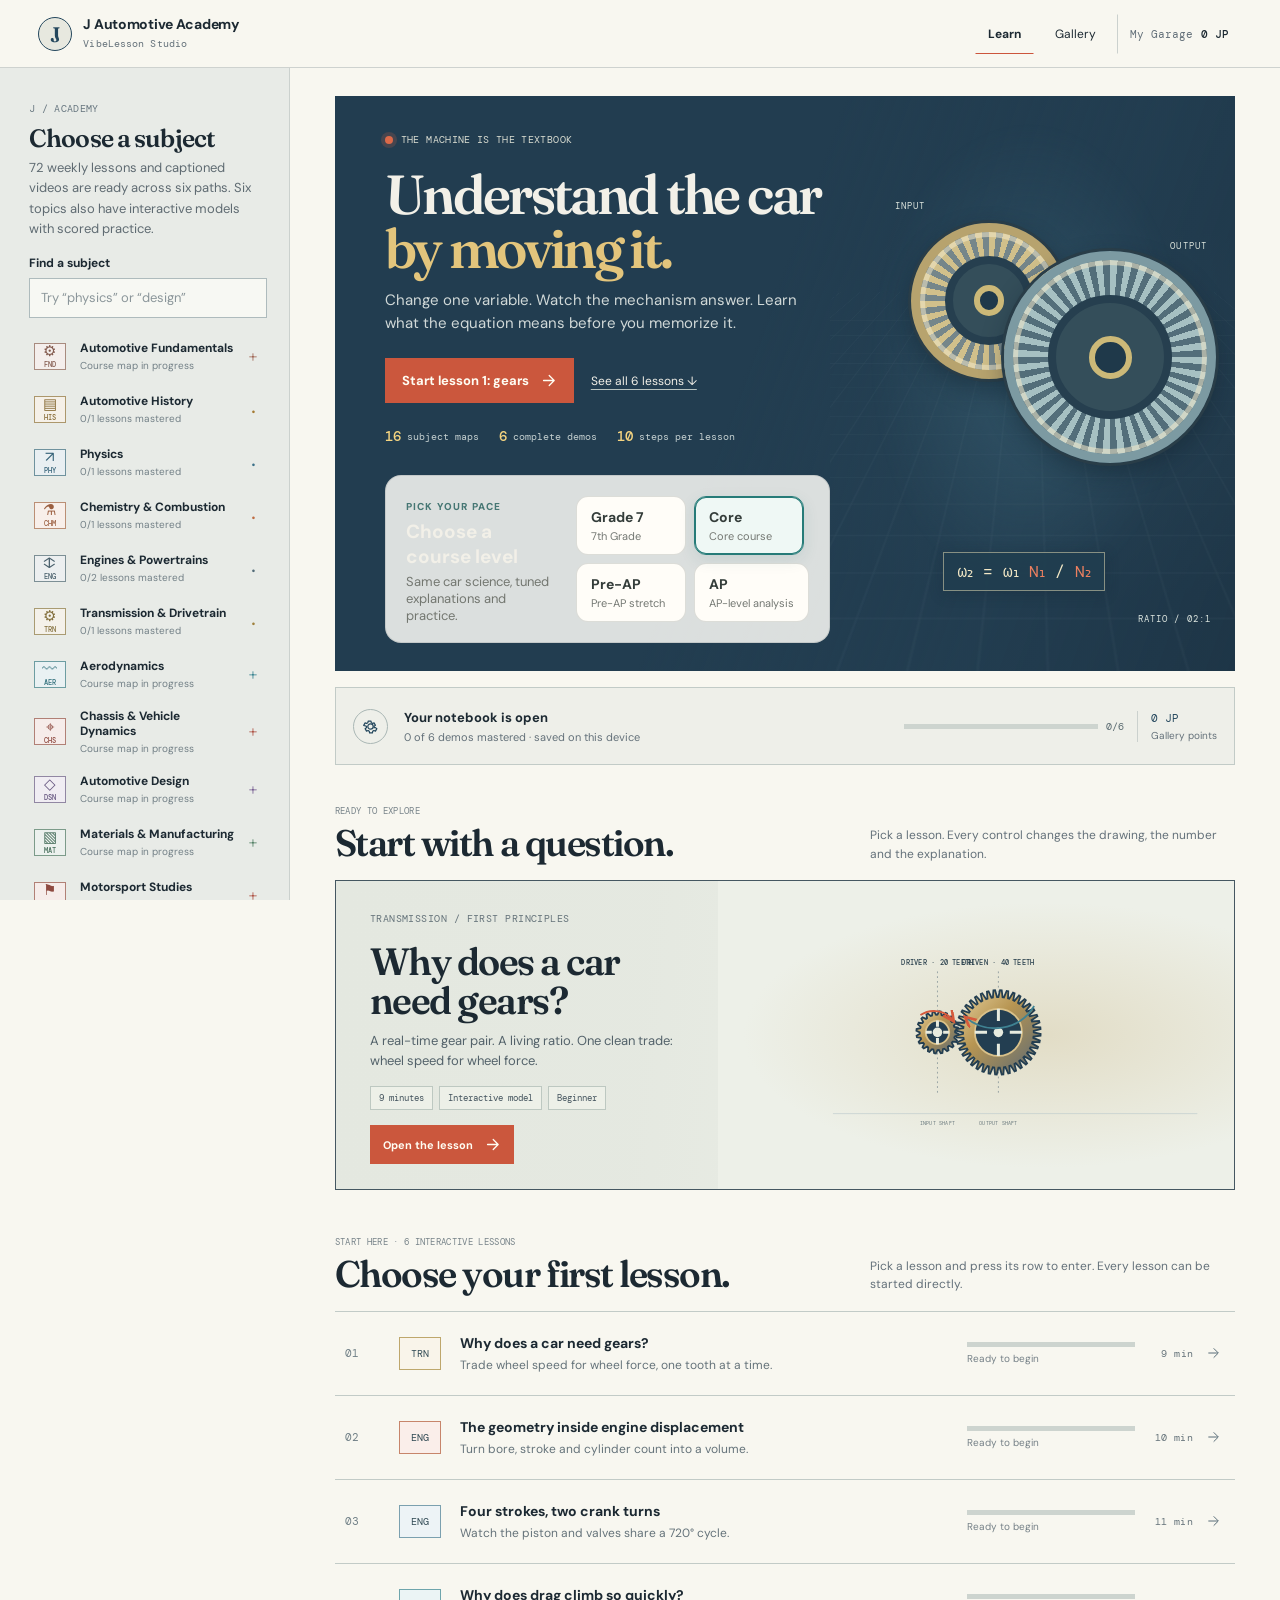
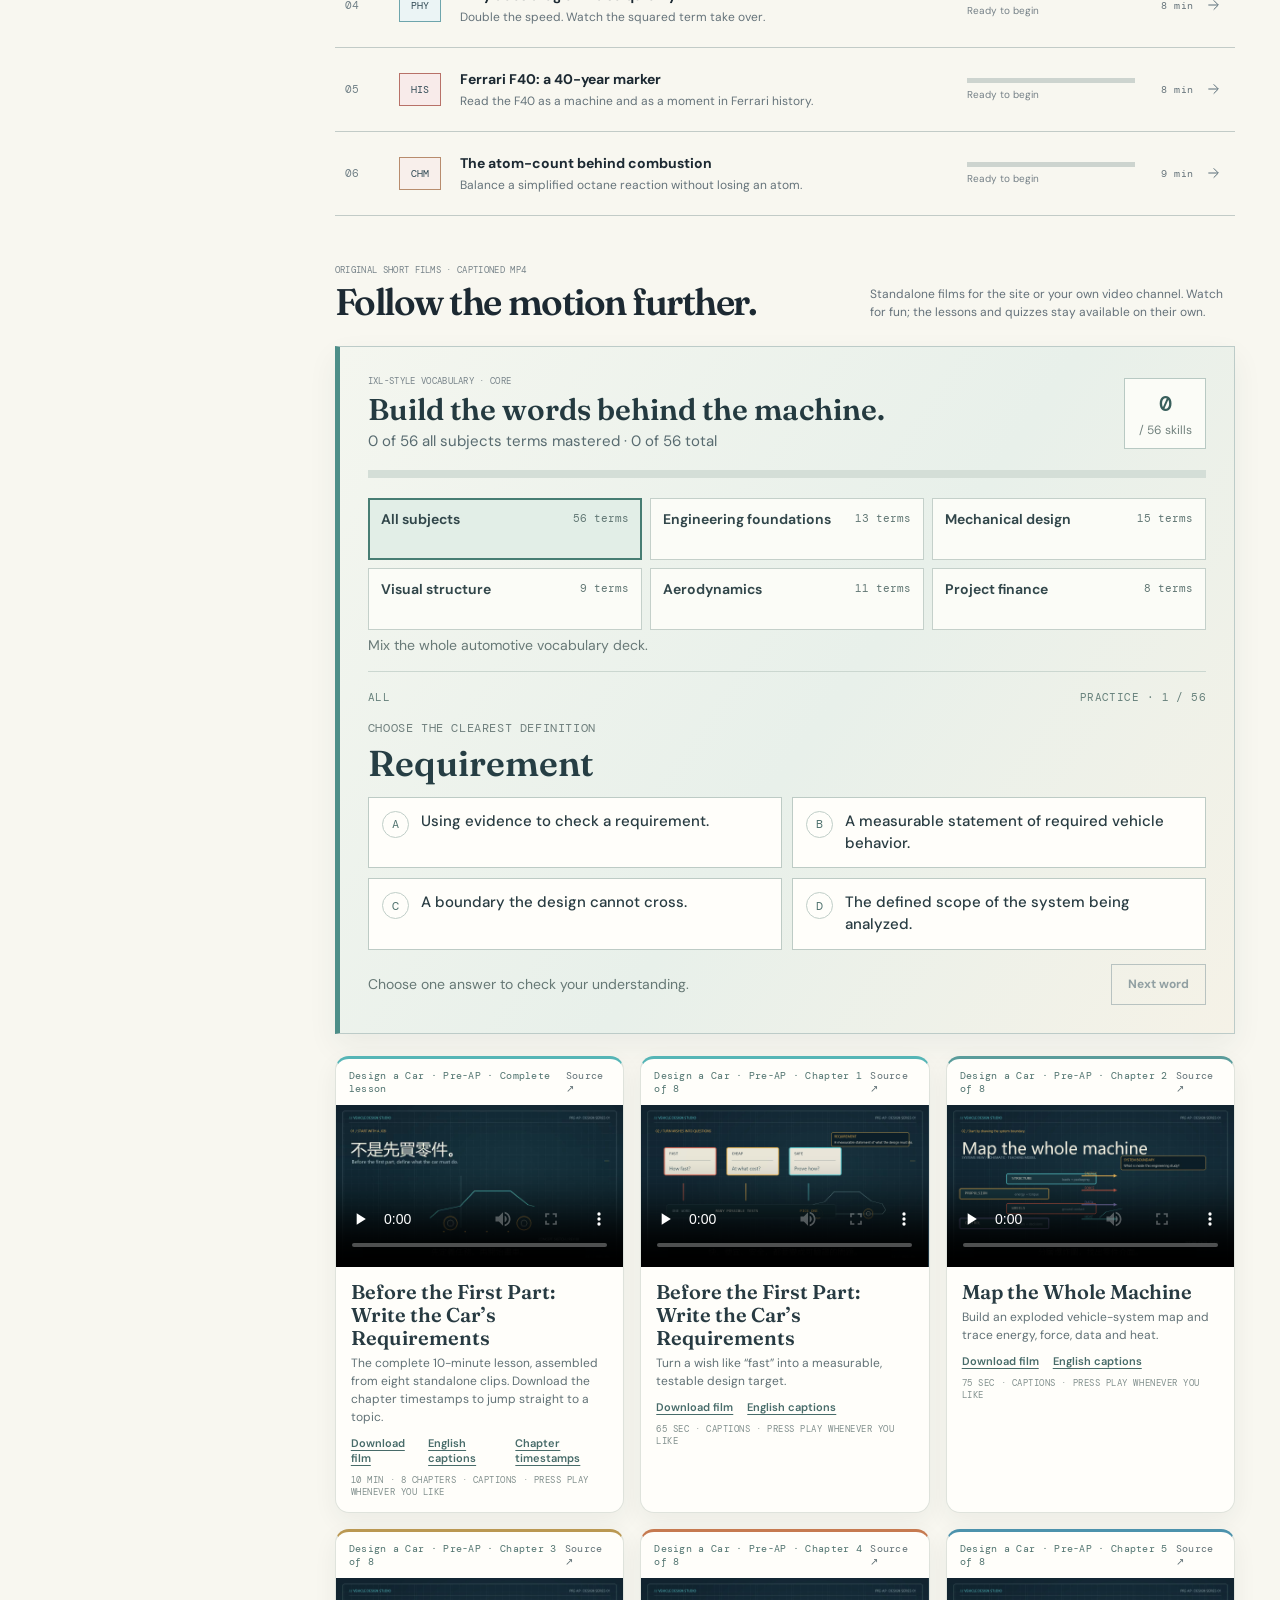
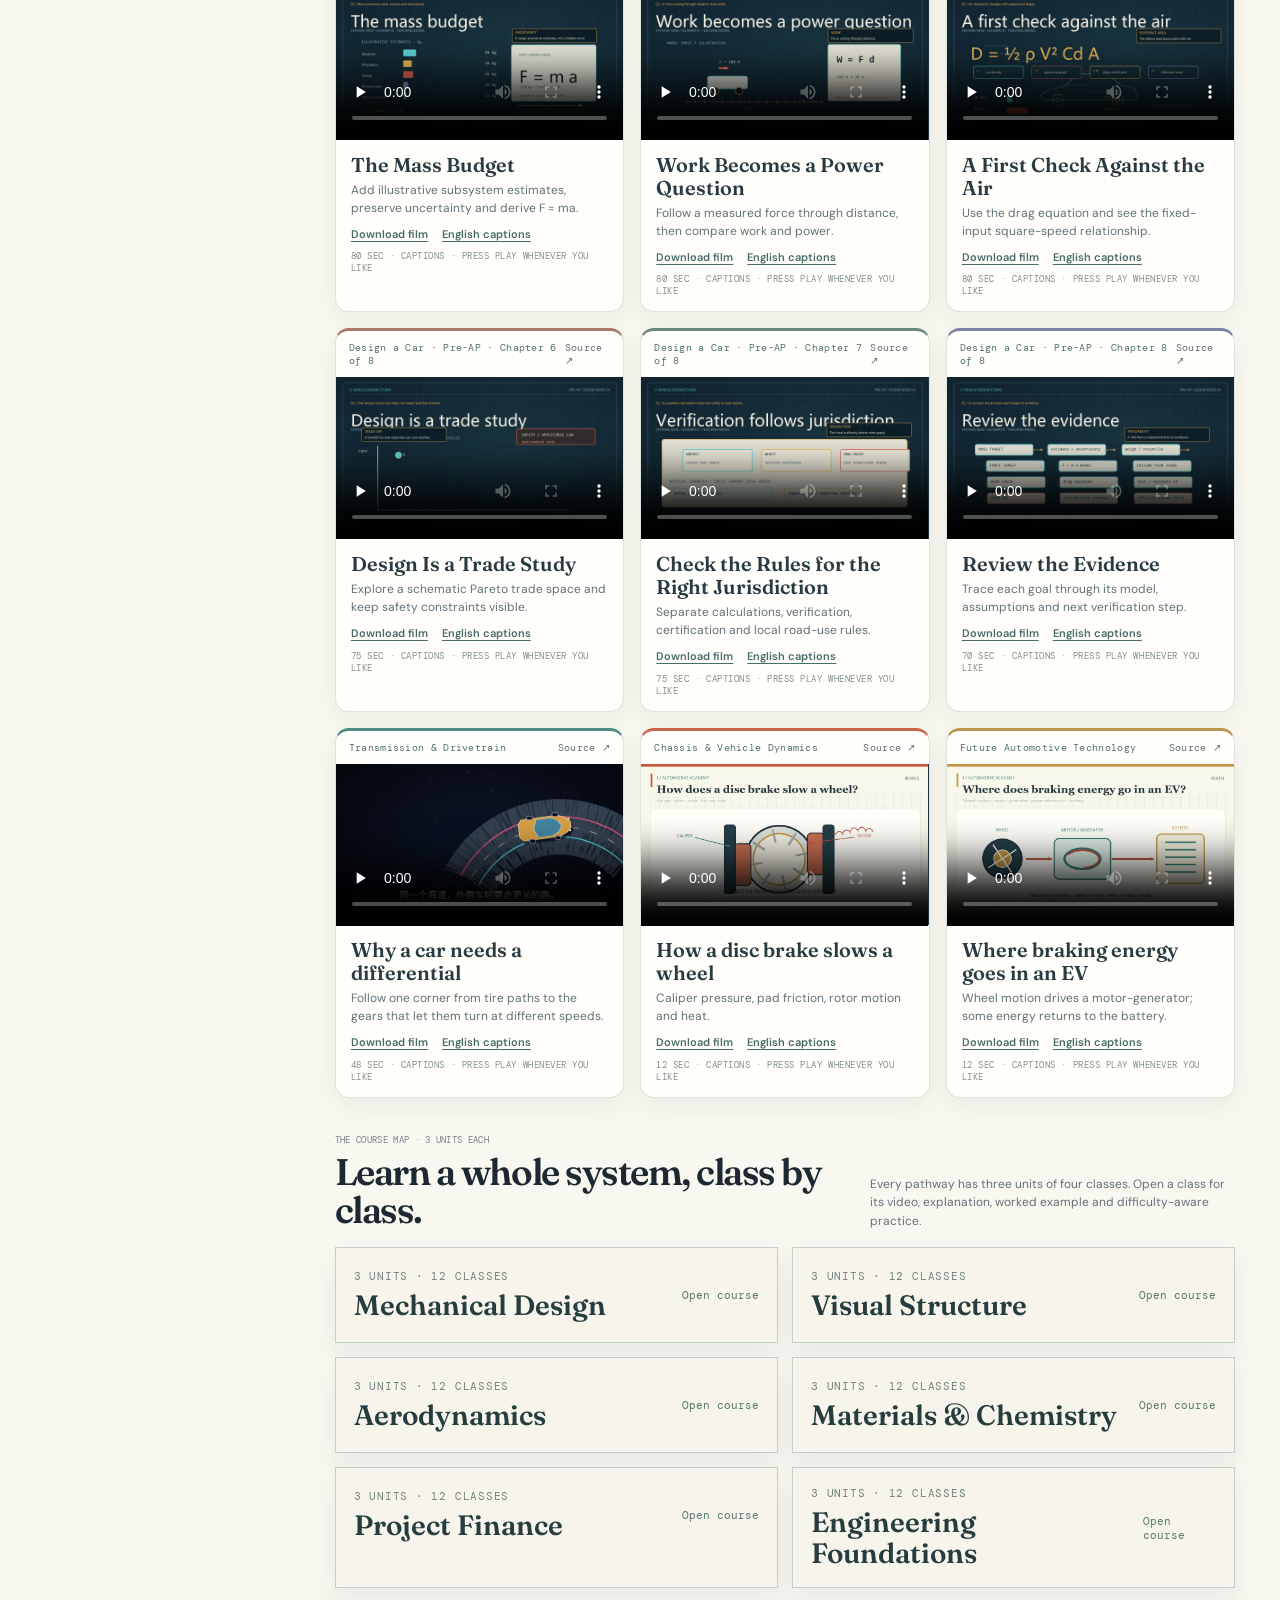
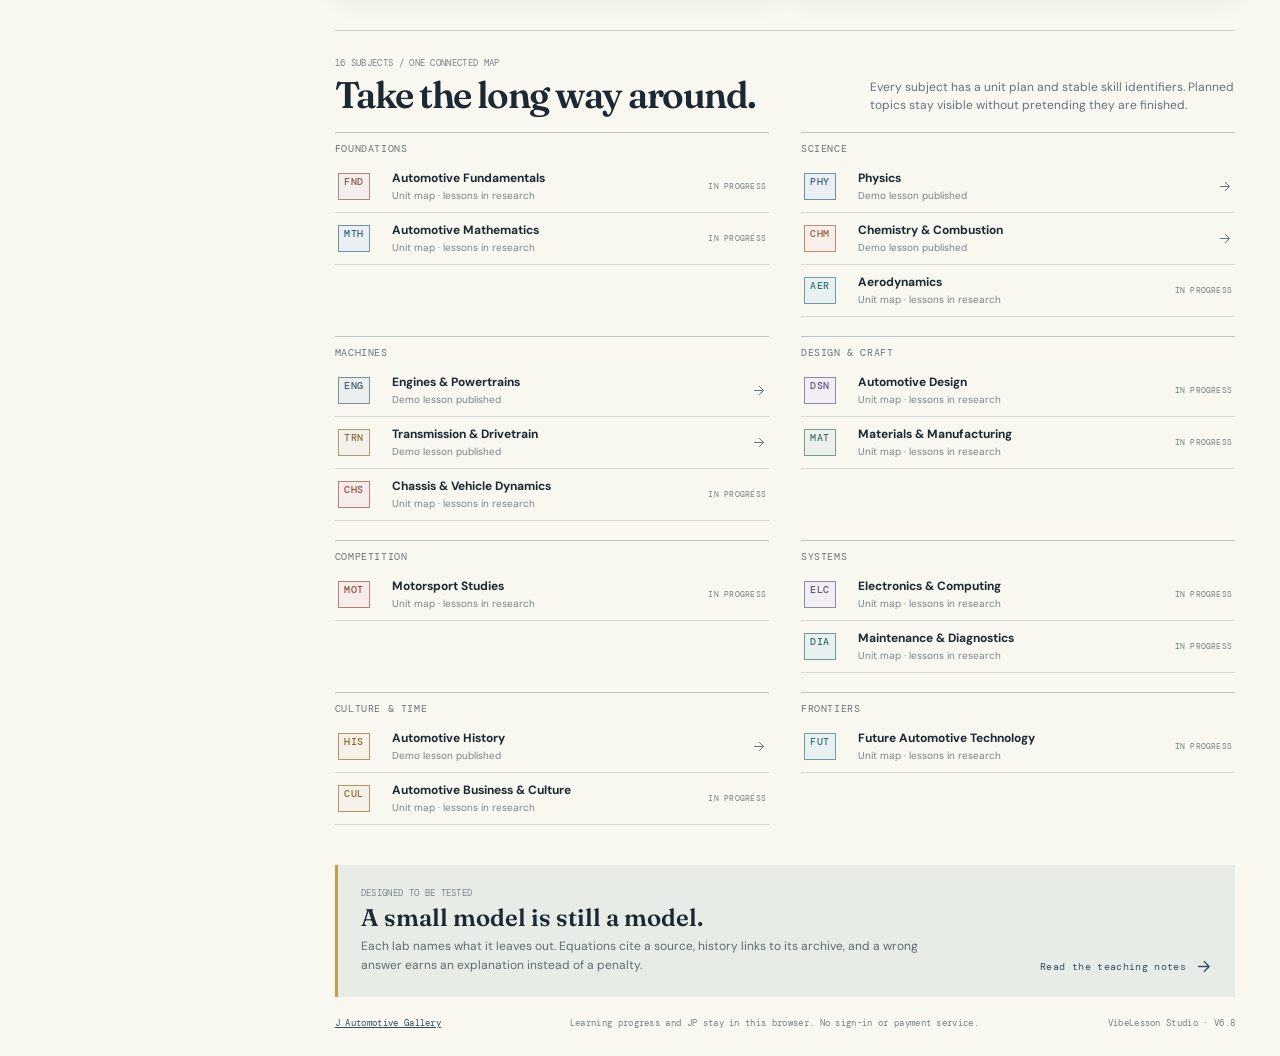
==== commit e1f1ac10: "Restructure Academy into video-first class pages" ====
--- a/academy.html
+++ b/academy.html
@@ -6,12 +6,13 @@
     <meta name="theme-color" content="#20394a" />
     <meta name="description" content="An interactive automotive learning studio: build a gear ratio, animate an engine cycle, calculate drag and test what you understand." />
     <title>J Automotive Academy — VibeLesson Studio</title>
-    <link rel="stylesheet" href="./academy.css?v=7.1.0" />
+    <link rel="stylesheet" href="./academy.css?v=7.2.0" />
   </head>
   <body class="academy-page">
     <main id="academy-root" aria-live="off"></main>
-    <script type="module" src="./academy.js?v=7.1.0"></script>
+    <script type="module" src="./academy.js?v=7.2.0"></script>
   </body>
 </html>
 
 
+
--- a/academy.css
+++ b/academy.css
@@ -1 +1 @@
-@import"https://fonts.googleapis.com/css2?family=DM+Mono:wght@400;500&family=DM+Sans:wght@400;500;600;700&family=Fraunces:opsz,wght@9..144,500;9..144,600;9..144,700&display=swap";.vocab-training{margin:24px 0 22px;padding:clamp(18px,2.3vw,28px);border:1px solid #bccbc8;border-left:5px solid #4d8e88;background:linear-gradient(125deg,#f4f6ef,#e8f0ea 54%,#f5f2e7);box-shadow:0 12px 28px #263f4210}.vocab-training-head{display:flex;align-items:center;justify-content:space-between;gap:18px}.vocab-training-head h3{margin:7px 0 5px;color:#243a40;font:600 clamp(22px,2.5vw,30px)/1.08 var(--academy-serif)}.vocab-training-head p{margin:0;color:#586b70;font-size:15px;line-height:1.45}.vocab-training-head>strong{flex:none;min-width:82px;padding:10px 12px;border:1px solid #b8c9c3;background:#fbfcf7;color:#385f5c;font:600 22px var(--academy-mono);text-align:center}.vocab-training-head>strong small{display:block;margin-top:4px;color:#71817d;font:12px var(--academy-sans)}.vocab-meter{height:8px;overflow:hidden;margin:17px 0 20px;background:#d4ded7}.vocab-meter i{height:100%;display:block;background:linear-gradient(90deg,#477c71,#bd9a50);transition:width .32s ease}.vocab-question{max-width:920px;padding:18px 0 0;border-top:1px solid #cbd7d0}.vocab-prompt-label{color:#70807e;font:12px var(--academy-mono);letter-spacing:.05em}.vocab-question h4{margin:8px 0 14px;color:#263e44;font:600 clamp(24px,3vw,36px)/1.05 var(--academy-serif)}.vocab-options{display:grid;grid-template-columns:repeat(2,minmax(0,1fr));gap:10px}.vocab-option{min-height:70px;display:flex;align-items:flex-start;gap:12px;padding:13px;border:1px solid #bdcbc5;background:#fffefa;color:#293c42;text-align:left;transition:border-color .16s,background .16s,transform .16s}.vocab-option:hover:not(:disabled){transform:translateY(-1px);border-color:#688f86;background:#f5f8f1}.vocab-option>span{flex:none;width:27px;height:27px;display:grid;place-items:center;border:1px solid #c0cec8;border-radius:50%;color:#51736f;font:12px var(--academy-mono)}.vocab-option>b{font-size:15px;font-weight:500;line-height:1.45}.vocab-option.is-picked{border-color:#56817a;background:#eaf3ed}.vocab-option.is-correct{border-color:#40836c;background:#e4f2e8}.vocab-option.is-incorrect{border-color:#c96850;background:#fbebe4}.vocab-option:disabled{cursor:default;opacity:1}.vocab-feedback{margin:12px 0 0;padding:13px 15px;border-left:4px solid #4b8870;background:#e6f2e8;color:#294a3e}.vocab-feedback.is-incorrect{border-color:#c96850;background:#faeee7;color:#70473b}.vocab-feedback>b{font-size:15px}.vocab-feedback p{margin:4px 0 3px;font-size:15px;line-height:1.45}.vocab-feedback small{display:block;color:#4f6664;font-size:14px;line-height:1.45}.vocab-controls,.vocab-round-actions{display:flex;align-items:center;justify-content:space-between;gap:12px;margin-top:14px}.vocab-controls>span{color:#667875;font-size:14px}.vocab-controls button:disabled{transform:none;opacity:.5}.vocab-round-actions{justify-content:flex-start}.vocab-training :focus-visible{outline:3px solid #1685c2;outline-offset:3px}@media(max-width:680px){.vocab-options{grid-template-columns:1fr}.vocab-training-head{align-items:flex-start}.vocab-controls{align-items:flex-start;flex-direction:column}.vocab-controls button{width:100%}.vocab-round-actions{align-items:stretch;flex-direction:column}.vocab-round-actions button{width:100%}}@media(prefers-reduced-motion:reduce){.vocab-meter i,.vocab-option{transition:none}.vocab-option:hover:not(:disabled){transform:none}}.vocab-subject-picker{display:grid;grid-template-columns:repeat(3,minmax(0,1fr));gap:8px;margin:18px 0 5px}.vocab-subject-button{min-height:62px;display:flex;align-items:flex-start;justify-content:space-between;gap:10px;padding:12px;border:1px solid #c4d0ca;background:#fbfcf7;color:#31464a;text-align:left;transition:background .18s,border-color .18s,transform .18s}.vocab-subject-button:hover{transform:translateY(-1px);border-color:#789991}.vocab-subject-button.is-selected{border-color:#477d73;background:#e2eee7;box-shadow:inset 0 0 0 1px #477d73}.vocab-subject-button b{font-size:14px;line-height:1.25;font-weight:650}.vocab-subject-button small{flex:none;color:#627875;font:11px var(--academy-mono);white-space:nowrap}.vocab-subject-description{margin:2px 0 16px;color:#687977;font-size:14px;line-height:1.45}.vocab-round-progress{display:flex;justify-content:space-between;gap:12px;margin-bottom:12px;color:#66807b;font:11px var(--academy-mono);letter-spacing:.04em}.vocab-round-complete{margin-top:20px;padding:20px;border:1px solid #c7d5cb;background:#fdfdf7}.vocab-complete-stamp{display:inline-block;padding:5px 8px;border:1px solid #84a89a;color:#477667;font:11px var(--academy-mono);letter-spacing:.06em}.vocab-round-complete h4{margin:10px 0 4px;color:#263e44;font:600 clamp(21px,2.5vw,30px)/1.1 var(--academy-serif)}.vocab-round-complete p{margin:0;color:#586b70;line-height:1.5}@media(max-width:680px){.vocab-subject-picker{grid-template-columns:repeat(2,minmax(0,1fr))}.vocab-subject-button{min-height:58px;padding:10px}.vocab-subject-button small{font-size:10px}}.unit-study{margin-top:12px;width:100%;border-top:1px solid #d1d8d2}.unit-study>summary{padding:10px 0;color:#426e63;font:600 13px var(--academy-sans);cursor:pointer}.unit-study-body{display:grid;gap:8px;padding:4px 0 10px}.unit-study-body h4{margin:7px 0 0;color:#293e42;font:600 19px var(--academy-serif)}.unit-study-body>p{margin:0;color:#536565;font-size:14px;line-height:1.5}.unit-study-target{padding:12px;border-left:4px solid #4f8b78;background:#eaf2e9}.unit-study-target span{font:10px var(--academy-mono);color:#607d70}.unit-study-target p{margin:4px 0 0;font:600 16px/1.4 var(--academy-sans);color:#29483f}.unit-response-label{display:grid;gap:6px;color:#50635e;font-size:13px}.unit-response-label textarea{width:100%;resize:vertical;padding:10px;border:1px solid #bdcbc5;background:#fffef8;color:#263e44;font:14px/1.45 var(--academy-sans)}.unit-model-answer{padding:10px;background:#e9f2e9;border-left:3px solid #4c8872}.unit-model-note{font-size:11px!important;color:#77827b!important}.unit-source,.unit-download{color:#4d766b;font-size:12px}.unit-study video{width:100%;aspect-ratio:16/9;background:#20343b;border:1px solid #bbc8c2}.unit-study .pathway-open{width:100%;text-align:left}.unit-study video{width:min(100%,360px);aspect-ratio:9/16;display:block;margin:4px auto;background:#20343b;border:1px solid #bbc8c2;object-fit:contain}.unit-reward{display:grid;gap:5px;padding:10px;border:1px solid #d3c49c;background:#f4efdf}.unit-reward.is-earned{border-color:#82a790;background:#e7f0e6}.unit-reward-button{justify-self:start;padding:9px 12px;border:1px solid #9b7d3f;background:#caab67;color:#2d342c;font:700 13px var(--academy-sans);cursor:pointer}.unit-reward-button:disabled{border-color:#82a790;background:#dcebe0;color:#325b4c;cursor:default}.unit-reward small{font-size:11px;color:#68756c}.unit-miso{padding:12px 14px;border:1px solid #d7c9a9;border-left:4px solid #c78c4d;border-radius:8px;background:linear-gradient(120deg,#fff4dc,#fffdf5)}.unit-miso span{color:#876332;font:10px var(--academy-mono);letter-spacing:.08em}.unit-miso p{margin:6px 0 0;color:#39494a;font:15px/1.55 var(--academy-serif)}.subject-week-browser{margin:12px 0 28px;border:1px solid #c9d1c8;background:#fbfaf5;box-shadow:0 12px 34px #203b4a12;scroll-margin-top:18px}.subject-week-heading{display:flex;align-items:flex-start;justify-content:space-between;gap:18px;padding:18px 22px;background:linear-gradient(115deg,#e8eee8,#fbfaf5)}.subject-week-heading h2{margin:4px 0;font:600 clamp(22px,3vw,32px)/1.1 var(--academy-serif);color:#243c46}.subject-week-heading h2 small{display:block;margin-top:5px;font:600 12px var(--academy-sans);color:#527166}.subject-week-heading p{margin:5px 0 0;color:#61716c;font-size:13px}.subject-week-count{flex:none;padding:8px 10px;border:1px solid #cad4ca;background:#fffefa;color:#527166;font:10px var(--academy-mono);letter-spacing:.08em}.subject-week-count small{display:block;margin-top:5px;color:#74827b;font:9px var(--academy-sans);letter-spacing:0}.study-icon-key{display:flex;flex-wrap:wrap;gap:6px;margin-top:12px}.study-icon-key span{display:inline-flex;align-items:center;gap:5px;padding:4px 7px;border:1px solid #dce2d9;background:#fffefa;color:#5b6c66;font-size:10px}.study-icon-key i{display:grid;width:18px;height:18px;place-items:center;border-radius:5px;background:#e9f0e8;color:#42675d;font:700 11px var(--academy-sans);font-style:normal}.subject-week-scroll{max-height:min(62vh,620px);overflow:auto;border-top:1px solid #d9dfd6;overscroll-behavior:contain;scrollbar-color:#9cac9e #edf0e9}.subject-week{border-bottom:1px solid #e0e4dc;scroll-margin:10px}.subject-week>summary{display:grid;grid-template-columns:34px 80px minmax(0,1fr) auto;align-items:center;gap:10px;padding:12px 17px;cursor:pointer;list-style:none}.subject-week>summary::-webkit-details-marker{display:none}.week-topic-icon{display:grid;width:30px;height:30px;place-items:center;border:1px solid #c9d6ca;border-radius:9px;background:linear-gradient(145deg,#fffef8,#e7eee6);box-shadow:0 2px #cdd8ce;color:#386558;font-size:17px;transition:transform .22s ease,box-shadow .22s ease}.subject-week>summary:hover .week-topic-icon{transform:rotate(-7deg) translateY(-2px);box-shadow:0 4px #cdd8ce}.subject-week-no{color:#58796c;font:10px var(--academy-mono);letter-spacing:.08em}.subject-week-title b{display:block;color:#2d4143;font:600 17px var(--academy-serif)}.subject-week-title small{display:block;margin-top:3px;color:#697873;font-size:12px}.subject-week-open{display:flex;align-items:center;gap:7px;color:#527166;font-size:11px}.subject-week-open i{display:grid;width:21px;height:21px;place-items:center;border:1px solid #cad6cd;border-radius:6px;background:#f5f7f1;font-style:normal}.subject-week-open b{font:600 16px var(--academy-sans);transition:transform .2s}.subject-week[open]>summary{background:#f0f4ee}.subject-week[open] .subject-week-open b{transform:rotate(45deg)}.subject-week-body{padding:0 17px 16px 111px}.subject-week-body>.pathway-practice{display:inline-block;margin:2px 0 8px;padding:6px 9px;background:#f2f3ed;color:#52645c}.subject-week-body .unit-study{margin-top:0}.subject-week-body .unit-study>summary{font-weight:700}.hero-machine.is-subject-art{display:grid;place-items:center}.subject-hero-visual{position:absolute;inset:20px 12px 55px;display:grid;place-items:center;animation:subject-art-enter .5s cubic-bezier(.2,.75,.2,1) both}.subject-hero-visual>svg{width:min(90%,520px);height:100%;max-height:340px;overflow:visible;filter:drop-shadow(0 12px 20px #06182460)}.subject-hero-visual .diagram-fallback{color:#f2d28d}.subject-hero-label{position:absolute;right:16px;bottom:12px;left:16px;display:flex;align-items:baseline;gap:8px;color:#f9efd7}.subject-hero-label b{padding:4px 6px;border:1px solid #f9efd766;font:10px var(--academy-mono)}.subject-hero-label span{font:600 14px var(--academy-serif)}.subject-hero-label small{margin-left:auto;color:#f9efd7b8;font:9px var(--academy-mono)}.subject-initial-art{display:grid;place-items:center;width:220px;height:220px;border:1px solid #f2d28d88;border-radius:50%;color:#f2d28d;box-shadow:inset 0 0 0 12px #ffffff08,0 16px 40px #101f2c44}.subject-initial-art b{font:700 52px var(--academy-serif)}.subject-initial-art span{margin-top:-60px;font:10px var(--academy-mono);letter-spacing:.15em;color:#fff}.subject-week-scroll .unit-study video{max-height:280px;object-fit:contain}.subject-week-scroll .unit-study{max-width:760px}@keyframes subject-art-enter{0%{opacity:0;transform:translateY(10px) scale(.97)}to{opacity:1;transform:translateY(0) scale(1)}}@media(max-width:620px){.subject-week-heading{padding:13px;gap:8px}.subject-week-heading p{font-size:11px}.subject-week-count{padding:6px;font-size:8px}.subject-week-scroll{max-height:64vh}.subject-week>summary{grid-template-columns:26px 50px minmax(0,1fr) 68px;gap:5px;padding:11px 8px}.week-topic-icon{width:24px;height:24px;font-size:14px;border-radius:7px}.subject-week-title b{font-size:14px}.subject-week-title small{font-size:10px;line-height:1.3}.subject-week-no{font-size:8px}.subject-week-open{gap:3px;font-size:9px}.subject-week-open i{width:17px;height:17px}.subject-week-body{padding:0 10px 12px}.subject-week-heading h2 small{font-size:10px}.study-icon-key{gap:4px}.study-icon-key span{font-size:9px}.study-icon-key i{width:16px;height:16px}.subject-hero-visual{inset:14px 8px 45px}.subject-hero-label{right:8px;bottom:7px;left:8px;gap:5px}.subject-hero-label span{font-size:11px}.subject-hero-label small{font-size:7px}}@media(prefers-reduced-motion:reduce){.week-topic-icon,.subject-week-open b{transition:none!important}.subject-week>summary:hover .week-topic-icon{transform:none}}.subject-code{grid-template-rows:17px 9px;gap:0;align-content:center}.subject-code i{font:15px/17px var(--academy-sans);font-style:normal;transition:transform .2s ease}.subject-code b{font:600 7px/9px var(--academy-mono);letter-spacing:.02em}.subject-row:hover .subject-code i{transform:translateY(-1px) rotate(-5deg)}.subject-row:focus-visible .subject-code{outline:2px solid #4d7f76;outline-offset:2px}.subject-week-open i{font-size:12px}.subject-week-open span{white-space:nowrap}.subject-week>summary:focus-visible{outline:2px solid #4d7f76;outline-offset:-3px}.subject-week[open] .week-topic-icon{border-color:#8ea998;background:#e7f0e7;box-shadow:inset 0 0 0 2px #fff}.subject-week-body .unit-model-toggle:before{content:"\2713";display:inline-grid;width:18px;height:18px;margin-right:8px;place-items:center;border-radius:50%;background:#e7f0e7;color:#356b54}.subject-week-body .unit-reward-button:not(:disabled):before{content:"\2605";margin-right:7px;color:#b37d28}.subject-week-body .unit-download:before{content:"\25b6";margin-right:7px;color:#527166}.subject-week-body .pathway-open:before{content:"\2699";margin-right:8px;color:#527166}.subject-week-body .unit-model-toggle,.subject-week-body .unit-reward-button{display:inline-flex;align-items:center}.subject-week-body .unit-model-toggle:before,.subject-week-body .unit-reward-button:not(:disabled):before,.subject-week-body .pathway-open:before,.subject-week-body .unit-download:before{transition:transform .18s ease}.subject-week-body .unit-model-toggle:hover:before,.subject-week-body .unit-reward-button:not(:disabled):hover:before,.subject-week-body .pathway-open:hover:before,.subject-week-body .unit-download:hover:before{transform:scale(1.2) rotate(-5deg)}@media(prefers-reduced-motion:reduce){.subject-code i,.subject-week-body .unit-model-toggle:before,.subject-week-body .unit-reward-button:not(:disabled):before,.subject-week-body .pathway-open:before,.subject-week-body .unit-download:before{transition:none!important}.subject-row:hover .subject-code i,.subject-week-body .unit-model-toggle:hover:before,.subject-week-body .unit-reward-button:not(:disabled):hover:before,.subject-week-body .pathway-open:hover:before,.subject-week-body .unit-download:hover:before{transform:none}}:root{color-scheme:light;--academy-ink:#1c2932;--academy-ink2:#344b59;--academy-blue:#24475d;--academy-blue2:#375f77;--academy-light:#edf1ef;--academy-paper:#f8f7f0;--academy-paper2:#efeee5;--academy-line:#cbd1ce;--academy-muted:#64717a;--academy-faint:#87939a;--academy-red:#cc553c;--academy-gold:#c49c4c;--academy-green:#3c7862;--academy-serif:"Fraunces",Georgia,serif;--academy-sans:"DM Sans",Arial,sans-serif;--academy-mono:"DM Mono",Consolas,monospace;font-family:var(--academy-sans);color:var(--academy-ink);background:var(--academy-paper);font-synthesis:none;text-rendering:optimizeLegibility}*{box-sizing:border-box}html{scroll-behavior:smooth;scroll-padding-top:88px}body.academy-page{margin:0;min-width:320px;min-height:100vh;background:var(--academy-paper)}button,input,a{font:inherit}button{color:inherit;cursor:pointer}a{color:inherit}button:focus-visible,a:focus-visible,input:focus-visible{outline:3px solid #0c83c6;outline-offset:3px}button:disabled{opacity:.48;cursor:not-allowed}.sr-only{position:absolute;width:1px;height:1px;padding:0;margin:-1px;overflow:hidden;clip:rect(0,0,0,0);white-space:nowrap;border:0}.academy-shell{min-height:100vh;background:var(--academy-paper)}.academy-topbar{height:68px;position:sticky;top:0;z-index:40;display:flex;align-items:center;justify-content:space-between;padding:0 clamp(18px,3vw,44px);background:#f8f7f0f5;border-bottom:1px solid #243d4b33;backdrop-filter:blur(14px)}.academy-brand{display:flex;align-items:center;gap:11px;text-decoration:none;font-weight:700;font-size:14px;line-height:1.12;letter-spacing:-.02em}.academy-brand>span:last-child{display:grid}.academy-brand small{margin-top:4px;color:var(--academy-muted);font:10px var(--academy-mono);letter-spacing:.01em}.brand-mark{display:grid;place-items:center;width:34px;height:34px;border:1px solid var(--academy-blue);border-radius:50%;background:#e7e8df;color:var(--academy-blue);font:600 21px var(--academy-serif)}.top-links{display:flex;align-items:center;gap:8px}.top-link,.top-jp,.top-links>button{min-height:40px;display:flex;align-items:center;gap:8px;padding:0 12px;border:1px solid transparent;background:transparent;text-decoration:none;font-size:12px}.top-link:hover,.top-links>button:hover{background:#e9ece8}.top-link.active{border-bottom-color:var(--academy-red);font-weight:700}.top-jp{border-left:1px solid var(--academy-line);font:11px var(--academy-mono);color:var(--academy-muted)}.top-jp b{color:var(--academy-ink)}.academy-layout{max-width:1740px;min-height:calc(100vh - 68px);display:grid;grid-template-columns:290px minmax(0,1fr);margin:auto}.curriculum-rail{position:sticky;top:68px;height:calc(100vh - 68px);overflow:auto;display:flex;flex-direction:column;padding:24px 18px 18px 25px;background:#e8ebe7;border-right:1px solid var(--academy-line)}.rail-heading{padding:4px 4px 16px}.rail-stamp,.rail-code,.section-index,.stage-index,.diagram-topline,.hero-overline,.question-label,.worked-meta,.vibevid-frame .film-index,.course-time,.course-number,.subject-code,.diagram-small,.diagram-label,.lab-readout span,.record-persistence,.rail-back,.transcript b,.film-caption,.source-link,.sources-foot,.application-photo figcaption,.application-sketch>span,.model-note,.lab-caveat,.experiment-reflection>span,.research-note>a,.academy-footer,.lesson-breadcrumb,.prerequisite-note>span{font-family:var(--academy-mono);letter-spacing:.035em}.rail-stamp,.section-index,.stage-index{font-size:10px;color:#687780}.rail-heading h2{margin:8px 0 7px;font:600 25px/1.05 var(--academy-serif);letter-spacing:-.035em}.rail-heading p{max-width:238px;margin:0;color:#5f6b72;font-size:13px;line-height:1.55}.subject-search{display:grid;gap:7px;margin:0 4px 13px;font-size:12px;font-weight:700}.subject-search input{height:40px;width:100%;padding:0 11px;border:1px solid #aebbbd;border-radius:0;background:#f7f8f3;font-size:13px;font-weight:400}.subject-search input::placeholder{color:#8b969a}.subject-list{display:grid;gap:2px}.subject-row{width:100%;min-height:51px;display:grid;grid-template-columns:39px 1fr 18px;align-items:center;gap:7px;padding:6px 8px;border:1px solid transparent;background:transparent;text-align:left}.subject-row:hover{background:#f2f3ee}.subject-row.is-current{border-color:#a7b7bd;background:#fbfaf5}.subject-row[hidden]{display:none}.subject-code{width:32px;height:27px;display:grid;place-items:center;border:1px solid color-mix(in srgb,var(--tone) 58%,#b6c0bc);background:color-mix(in srgb,var(--tone) 11%,white);color:color-mix(in srgb,var(--tone) 78%,#20313a);font-size:10px;font-weight:500}.tone-clay{--tone:#9e6452}.tone-amber{--tone:#a47a32}.tone-blue{--tone:#3b7089}.tone-orange{--tone:#be6c42}.tone-steel{--tone:#526b78}.tone-gold{--tone:#9f803c}.tone-cyan{--tone:#388390}.tone-red{--tone:#ad5143}.tone-violet{--tone:#765d91}.tone-green{--tone:#528065}.tone-purple{--tone:#735e92}.tone-teal{--tone:#377f79}.subject-row-copy{display:grid;gap:3px}.subject-row-copy b{font-size:12px;line-height:1.25}.subject-row-copy small{color:#738087;font-size:10px}.subject-dot{color:var(--tone);text-align:center;font:18px var(--academy-serif)}.rail-back{display:flex;align-items:center;gap:10px;min-height:44px;margin-top:auto;padding:10px 3px 2px;border-top:1px solid #bbc5c3;color:#455761;text-decoration:none;font-size:11px}.rail-back svg,.resume-icon svg{width:17px;height:17px;fill:none;stroke:currentColor;stroke-width:1.7;stroke-linecap:round;stroke-linejoin:round}.academy-home{min-width:0;max-width:1430px;width:100%;padding:28px clamp(18px,3.5vw,54px) 22px;margin:auto}.academy-hero{min-height:354px;position:relative;display:grid;grid-template-columns:minmax(0,1.1fr) minmax(340px,.9fr);overflow:hidden;background:#223d50;color:#f2f0e8}.academy-hero:before{position:absolute;inset:0;content:"";pointer-events:none;background:linear-gradient(110deg,#223d50 0% 46%,#223d50a6 75%,#1d3445d9),radial-gradient(ellipse at 83% 55%,#5c81924c,transparent 42%)}.hero-copy{position:relative;z-index:2;padding:37px 0 28px clamp(23px,4vw,50px)}.hero-overline{display:flex;align-items:center;gap:8px;color:#d9dcd1;font-size:10px}.hero-overline i{width:8px;height:8px;border-radius:50%;background:#dc6a49;box-shadow:0 0 0 4px #dc6a4933}.hero-copy h1{margin:22px 0 13px;font:600 clamp(34px,4.3vw,57px)/.98 var(--academy-serif);letter-spacing:-.048em}.hero-copy h1 em{color:#e3c57c;font-style:normal}.hero-copy>p{max-width:470px;margin:0;color:#d1d9d8;font-size:15px;line-height:1.55}.hero-actions{display:flex;align-items:center;flex-wrap:wrap;gap:10px;margin-top:23px}.primary-action,.secondary-action,.poster-button{min-height:45px;display:inline-flex;align-items:center;justify-content:center;gap:11px;padding:0 16px;border:1px solid transparent;background:#cb573d;color:#fffdf3;text-decoration:none;font-size:13px;font-weight:700;transition:background .18s,transform .18s}.primary-action:hover,.poster-button:hover{background:#ad432f;transform:translateY(-1px)}.primary-action svg,.secondary-action svg,.poster-button svg,.research-note>a svg{width:17px;height:17px;fill:none;stroke:currentColor;stroke-width:1.8;stroke-linecap:round;stroke-linejoin:round}.quiet-action,.text-action,.reset-action,.hint-link{min-height:40px;border:1px solid transparent;background:transparent;color:inherit;font-size:12px;text-decoration:underline;text-decoration-color:#b7c3c0;text-underline-offset:4px}.quiet-action:hover,.text-action:hover{color:#e4c87c}.hero-facts{display:flex;flex-wrap:wrap;gap:20px;margin-top:24px;color:#c5d0d0;font:10px var(--academy-mono)}.hero-facts span{display:flex;align-items:center;gap:6px}.hero-facts b{color:#f4d480;font-size:14px}.hero-machine{position:relative;z-index:1;min-height:330px;overflow:hidden;background:radial-gradient(ellipse at 49% 46%,#3b65787a,transparent 54%)}.hero-grid{position:absolute;inset:-25%;opacity:.16;background-image:linear-gradient(#b6d0d433 1px,transparent 1px),linear-gradient(90deg,#b6d0d433 1px,transparent 1px);background-size:31px 31px;transform:perspective(500px) rotateX(57deg) scale(1.4);transform-origin:50% 60%}.hero-gear{position:absolute;display:grid;place-items:center;border-radius:50%;border:9px solid #b7a36e;background:repeating-conic-gradient(#d1c08b 0 6deg,#75868a 6deg 12deg);box-shadow:0 0 0 3px #293d48,0 9px 24px #0a172361,inset 0 0 0 5px #f2e9cb8c}.hero-gear:before{position:absolute;inset:18%;content:"";border:8px solid #263f4f;border-radius:50%;background:#344e5a}.hero-gear i{z-index:1;width:22%;height:22%;border-radius:50%;border:6px solid #ccb978;background:#1f394a}.gear-a{width:156px;height:156px;left:20%;top:22%}.gear-b{width:212px;height:212px;left:43%;top:27%;border-color:#7c9aa2;background:repeating-conic-gradient(#a6c0c2 0 4.5deg,#536e7a 4.5deg 9deg)}.academy-hero:hover .gear-a,.academy-hero:focus-within .gear-a{animation:hero-spin 9s linear infinite}.academy-hero:hover .gear-b,.academy-hero:focus-within .gear-b{animation:hero-spin 18s linear infinite reverse}.hero-tick{position:absolute;color:#dbe3dc;font:9px var(--academy-mono);letter-spacing:.12em}.tick-a{left:16%;top:18%}.tick-b{right:7%;top:25%}.hero-equation{position:absolute;left:28%;bottom:14%;padding:8px 13px;border:1px solid #d7d0ab91;background:#203e50e8;color:#f3e8c6;font:16px var(--academy-mono);box-shadow:0 3px 14px #15283452}.hero-equation i{color:#ed8060;font-style:normal}.hero-plate{position:absolute;right:6%;bottom:8%;color:#dce5df;font:9px var(--academy-mono);letter-spacing:.12em}.resume-strip{min-height:78px;display:grid;grid-template-columns:38px minmax(150px,1fr) minmax(140px,220px) auto;align-items:center;gap:13px;padding:14px 17px;margin:16px 0 40px;border:1px solid #c2cbc7;background:#eeefe9}.resume-icon{width:35px;height:35px;display:grid;place-items:center;border:1px solid #aab7b5;border-radius:50%;color:var(--academy-blue)}.resume-copy{display:grid;gap:4px}.resume-copy b{font-size:13px}.resume-copy small{color:var(--academy-muted);font-size:11px}.resume-meter{display:flex;align-items:center;gap:8px}.resume-meter>span,.course-progress>i,.meter-track{height:5px;flex:1;overflow:hidden;background:#cdd4cf}.resume-meter>span i,.course-progress>i b,.meter-track i{height:100%;display:block;background:#52826d}.resume-meter small{font:10px var(--academy-mono);color:#596a70}.resume-jp{padding-left:13px;border-left:1px solid var(--academy-line);color:var(--academy-blue);font:11px var(--academy-mono);text-decoration:none}.resume-jp small{display:block;margin-top:4px;color:var(--academy-muted);font:10px var(--academy-sans)}.section-heading{display:flex;align-items:end;justify-content:space-between;gap:20px;margin:0 0 17px}.section-heading>div{min-width:0}.section-index{display:block;color:#78848a;font-size:9px}.section-heading h2{margin:7px 0 0;font:600 clamp(25px,3vw,37px)/1.05 var(--academy-serif);letter-spacing:-.04em}.section-heading>p{max-width:365px;margin:0;color:var(--academy-muted);font-size:12px;line-height:1.55}.featured-unit{margin-bottom:46px}.lesson-poster{min-height:280px;position:relative;display:grid;grid-template-columns:.85fr 1.15fr;overflow:hidden;border:1px solid #455761;background:#edf0e8}.poster-copy{z-index:2;padding:25px clamp(18px,3vw,34px);background:linear-gradient(95deg,#e4e8e0,#e4e8e0ed 78%,#e4e8e0b8)}.poster-copy>span{font:10px var(--academy-mono);color:#65737a;letter-spacing:.045em}.poster-copy h3{margin:16px 0 10px;font:600 clamp(25px,3vw,38px)/1.02 var(--academy-serif);letter-spacing:-.04em}.poster-copy>p{max-width:350px;margin:0;color:#53626a;font-size:13px;line-height:1.55}.poster-tags{display:flex;flex-wrap:wrap;gap:6px;margin:15px 0}.poster-tags span{padding:5px 8px;border:1px solid #bdc8c1;background:#edf0e8;color:#43535d;font:9px var(--academy-mono)}.poster-button{min-height:39px;padding:0 12px;font-size:11px}.poster-visual{position:absolute;inset:0 0 0 40%;display:grid;align-items:center;padding:14px 16px 12px 13%;background:radial-gradient(ellipse at 65% 50%,color-mix(in srgb,var(--lesson-accent) 16%,#e7e9df),transparent 61%)}.poster-visual svg{width:100%;max-height:265px}.learning-path{margin-bottom:48px}.course-list{border-top:1px solid #c2cbc7}.course-row{width:100%;min-height:84px;display:grid;grid-template-columns:42px 49px minmax(180px,1fr) 168px 46px 20px;align-items:center;gap:12px;padding:12px 10px;border:0;border-bottom:1px solid #c2cbc7;background:transparent;text-align:left}.course-row:hover{background:#eff0ea}.course-number{color:#718087;font-size:11px}.course-badge{width:42px;height:33px;display:grid;place-items:center;border:1px solid color-mix(in srgb,var(--course-accent) 65%,#aebcb7);background:color-mix(in srgb,var(--course-accent) 11%,white);color:#324b56;font:10px var(--academy-mono)}.course-description{display:grid;gap:5px}.course-description b{font-size:14px}.course-description small{color:#65737a;font-size:12px}.course-progress{display:grid;gap:5px}.course-progress>i{width:100%;display:block}.course-progress small{color:#758087;font-size:10px}.course-time{color:#65737a;font-size:10px;text-align:right}.course-row>svg{width:16px;height:16px;fill:none;stroke:#596d78;stroke-width:1.5}.subject-map-section{padding:26px 0 40px;border-top:1px solid var(--academy-line)}.map-groups{display:grid;grid-template-columns:repeat(2,minmax(0,1fr));gap:19px 32px}.map-group{border-top:1px solid #bcc7c4}.map-group[hidden]{display:none}.map-group h3{margin:9px 0 6px;color:#67747a;font:10px var(--academy-mono);text-transform:uppercase;letter-spacing:.06em}.map-subject{width:100%;min-height:52px;display:grid;grid-template-columns:45px 1fr auto;align-items:center;gap:9px;padding:5px 3px;border:0;border-bottom:1px solid #d5dad4;background:transparent;text-align:left}.map-subject:hover{background:#eff0ea}.map-subject>span:nth-child(2){display:grid;gap:3px}.map-subject b{font-size:12px}.map-subject small{color:#78848a;font-size:10px}.map-subject>svg{width:15px;height:15px;fill:none;stroke:#536c79;stroke-width:1.5}.planned-mark{font:8px var(--academy-mono);color:#727e80;font-style:normal;letter-spacing:.03em}.research-note{position:relative;display:grid;grid-template-columns:1fr auto;align-items:end;gap:15px;padding:22px 23px;border-left:3px solid #c49c4c;background:#e8ece7}.research-note h2{margin:7px 0;font:600 24px/1 var(--academy-serif)}.research-note p{max-width:570px;margin:0;color:#5d6b70;font-size:12px;line-height:1.6}.research-note>a{display:flex;align-items:center;gap:9px;color:#2b5269;font-size:10px;text-decoration:none}.research-popover{grid-column:1/-1;display:grid;grid-template-columns:repeat(2,minmax(0,1fr));gap:8px 20px;padding-top:15px;border-top:1px solid #bec9c4}.research-popover[hidden]{display:none}.research-popover p{display:grid;gap:4px;margin:0}.research-popover a{color:#2a5369;font-size:12px;font-weight:700}.research-popover span{font-size:11px}.academy-footer{display:flex;flex-wrap:wrap;justify-content:space-between;gap:10px;padding:20px 0 5px;color:#738086;font-size:9px}.academy-footer a{color:#304d5c}.academy-toast{position:fixed;z-index:100;right:18px;bottom:18px;max-width:min(420px,calc(100vw - 36px));padding:13px 16px;border:1px solid #aab9b4;background:#f9f7ee;color:#263a46;box-shadow:0 8px 20px #22374623;font-size:13px;line-height:1.45}.academy-toast[hidden]{display:none}.study-layout{max-width:1550px;min-height:calc(100vh - 68px);display:grid;grid-template-columns:270px minmax(0,1fr);gap:0;margin:auto}.stage-rail{position:sticky;top:68px;height:calc(100vh - 68px);overflow:auto;display:flex;flex-direction:column;padding:18px 18px 18px 24px;background:#e8ebe7;border-right:1px solid var(--academy-line)}.back-curriculum{align-self:flex-start;min-height:35px;margin:0 0 15px;padding:0 8px;border:1px solid #bec9c4;background:transparent;color:#355567;font-size:11px}.rail-code{color:#718089;font-size:9px}.stage-rail h1{margin:8px 0 7px;font:600 24px/1.02 var(--academy-serif);letter-spacing:-.035em}.stage-rail>p{margin:0 0 16px;color:#58676f;font-size:12px;line-height:1.5}.course-meter{display:grid;grid-template-columns:1fr;gap:6px;padding:0 0 15px;border-bottom:1px solid #c0cbc7}.course-meter>b{font:10px var(--academy-mono);color:#617179}.meter-track{width:100%;height:6px}.stage-list{display:grid;gap:2px;margin:14px 0}.stage-tab{width:100%;min-height:42px;display:grid;grid-template-columns:28px 1fr auto;align-items:center;gap:6px;padding:4px 5px;border:1px solid transparent;background:transparent;text-align:left}.stage-tab>span{color:#7e8a8e;font:10px var(--academy-mono)}.stage-tab>b{font-size:12px;font-weight:500}.stage-tab>i{color:#778589;font-size:9px;font-style:normal}.stage-tab:hover{background:#f2f3ee}.stage-tab.is-active{border-color:#b7c4c5;background:#fbfaf5;color:#24495c}.stage-tab.is-active>b{font-weight:700}.stage-tab.is-active>span{color:var(--academy-red)}.prerequisite-note{margin-top:auto;padding:12px 2px 2px;border-top:1px solid #c0cbc7}.prerequisite-note>span{font-size:9px;color:#68777b}.prerequisite-note small{display:block;margin:6px 0;color:#354e5b;font-size:11px}.prerequisite-note p{margin:0;color:#758187;font-size:10px;line-height:1.45}.lesson-main{min-width:0;max-width:1220px;width:100%;padding:18px clamp(18px,4vw,58px) 24px;margin:0 auto}.lesson-breadcrumb{display:flex;flex-wrap:wrap;gap:8px;margin:0 0 16px;color:#758188;font-size:9px}.lesson-breadcrumb b{color:#2e5063;font-weight:500}.lesson-stage{min-height:440px}.stage-heading{margin:0 0 18px}.stage-index{font-size:9px;color:#7b878a}.stage-heading h2{margin:7px 0 0;font:600 clamp(27px,3.4vw,43px)/1.02 var(--academy-serif);letter-spacing:-.04em}.stage-navigation{display:flex;align-items:center;justify-content:space-between;gap:10px;padding:17px 0 13px;margin-top:14px;border-top:1px solid #c8d0cb}.stage-navigation>span{color:#728086;font:10px var(--academy-mono)}.secondary-action{min-height:41px;border-color:#7e9399;background:transparent;color:#304e5e;font-size:12px}.secondary-action:hover{background:#e8ece7}.secondary-action:disabled{opacity:.45}.sources-foot{display:flex;flex-wrap:wrap;gap:6px;align-items:center;padding:12px 0;border-top:1px solid #d2d8d2;color:#7f898d;font-size:9px}.sources-foot a{color:#385d70;text-decoration:underline;text-underline-offset:3px}.sources-foot a:hover{color:#bd5038}.stage-rail .course-meter i{transition:width .3s ease}.vibevid-frame{min-height:338px;display:grid;grid-template-columns:minmax(0,1.5fr) minmax(230px,.8fr);border:1px solid #263e49;background:#203a4a}.vibevid-art{position:relative;min-height:338px;display:grid;align-items:center;overflow:hidden;padding:18px;background:radial-gradient(ellipse at 50% 44%,color-mix(in srgb,var(--lesson-accent) 23%,#334f60),#192f3c 70%)}.vibevid-art svg{width:100%;max-height:260px;filter:drop-shadow(0 10px 16px #12232e22)}.film-edge{position:absolute;inset:9px;border:1px solid #e1dcc638;pointer-events:none}.film-index{position:absolute;left:22px;top:20px;color:#e2dfd0;font-size:9px}.film-caption{position:absolute;left:21px;right:21px;bottom:18px;min-height:42px;display:flex;align-items:center;padding:9px 12px;border-left:2px solid #d26042;background:#152d3de8;color:#f6f0de;font-size:11px;line-height:1.45}.vibevid-side{display:flex;flex-direction:column;align-items:flex-start;justify-content:center;padding:21px;background:#f0efe7}.vibevid-side h3{margin:10px 0 8px;font:600 24px/1.03 var(--academy-serif);letter-spacing:-.03em}.vibevid-side>p{margin:0;color:#617079;font-size:13px;line-height:1.5}.vibevid-controls{display:flex;flex-wrap:wrap;align-items:center;gap:4px;margin-top:20px}.icon-action{width:46px;height:46px;display:grid;place-items:center;border:1px solid #3d6175;border-radius:50%;background:#24485d;color:#fff}.icon-action:hover{background:#365f76}.icon-action svg{width:18px;height:18px;fill:none;stroke:currentColor;stroke-width:2;stroke-linecap:round;stroke-linejoin:round}.vibevid-controls .text-action{padding:0 8px;color:#355468;font-size:11px}.vibevid-controls .text-action:hover{color:#b24531}.film-progress{width:100%;height:4px;margin-top:15px;background:#cdd4cf}.film-progress i{height:100%;display:block;background:#c9573c;transition:width .3s}.film-beats{display:flex;gap:6px;width:100%;margin-top:8px}.film-beats button{height:7px;flex:1;padding:0;border:0;background:#bbc5c2}.film-beats button.is-current{background:#c9573c}.transcript{display:grid;gap:4px;margin:15px 0 0;color:#707c7d;font-size:10px;line-height:1.45}.transcript b{font-size:9px}.cinematic-handoff{display:grid;grid-template-columns:minmax(120px,.45fr) 1fr auto;align-items:center;gap:14px;padding:14px 0;margin-top:12px;border-top:1px solid #cbd2cd}.cinematic-handoff>span{color:#77838a;font:9px var(--academy-mono)}.cinematic-handoff p{margin:0;color:#637078;font-size:11px;line-height:1.45}.cinematic-handoff .secondary-action{padding:0 11px;font-size:11px}.prediction-panel{display:flex;align-items:flex-start;gap:17px;max-width:850px;padding:22px 24px;border-left:3px solid #c99e47;background:#e9ece6}.question-glyph{width:35px;height:35px;flex:none;display:grid;place-items:center;border:1px solid #bd9d59;border-radius:50%;color:#8a6831;font:600 21px var(--academy-serif)}.prediction-panel h3{max-width:700px;margin:9px 0 8px;font:600 clamp(21px,2.7vw,32px)/1.13 var(--academy-serif)}.prediction-panel p{margin:0;color:#6f7b7d;font-size:12px}.prediction-options{display:grid;grid-template-columns:repeat(3,minmax(0,1fr));gap:9px;max-width:880px;margin-top:18px}.prediction-option{min-height:73px;display:grid;grid-template-columns:27px 1fr;align-items:center;gap:10px;padding:11px 12px;border:1px solid #b7c3be;background:#f7f6ef;text-align:left;font-size:13px;line-height:1.45}.prediction-option>span{width:26px;height:26px;display:grid;place-items:center;border:1px solid #b8c2bc;border-radius:50%;color:#526673;font:10px var(--academy-mono)}.prediction-option:hover,.prediction-option.is-picked{border-color:#3e7085;background:#e8eef0}.prediction-option.is-picked>span{border-color:#3d6b7e;background:#345a70;color:#fff}.prediction-feedback{max-width:880px;min-height:50px;display:flex;align-items:center;justify-content:space-between;gap:12px;padding:13px 2px;color:#66747b;font-size:12px}.prediction-feedback button{min-height:38px;padding:0 10px;border:0;background:transparent;color:#31586d;text-decoration:underline;text-underline-offset:4px;font-weight:700}.explore-layout{display:grid;grid-template-columns:minmax(0,1.4fr) minmax(220px,.6fr);gap:16px;align-items:stretch}.diagram-paper{min-width:0;position:relative;margin:0;padding:13px 13px 12px;border:1px solid #aebbb8;background:#edf0e9;box-shadow:inset 0 0 0 5px #f6f6ef}.diagram-topline{display:flex;justify-content:space-between;gap:6px;padding:0 4px;color:#7d898b;font-size:8px}.diagram-canvas{min-height:260px;display:grid;align-items:center;overflow:hidden}.diagram-paper figcaption{padding:10px 7px 0;border-top:1px solid #c7d0ca;color:#55656c;font-size:12px;line-height:1.5}.learning-diagram{display:block;width:100%;height:auto;max-height:365px;overflow:visible}.diagram-label{fill:#283f4c;font-size:11px;font-weight:500}.diagram-small{fill:#66767b;font-size:9px}.diagram-title{fill:#2d4655;font:700 44px var(--academy-serif)}.equation-text{fill:#263d4b;font:600 17px var(--academy-mono)}.atom-symbol{fill:#fff;font:700 11px var(--academy-sans)}.atom-count{fill:#263d4b;font:500 12px var(--academy-mono)}.gear-wheel{transform-box:fill-box;transform-origin:center;transition:transform .4s cubic-bezier(.2,.7,.2,1)}.gear-driver,.gear-driven{transform-box:fill-box;transform-origin:center}.diagram-focus{filter:drop-shadow(0 0 5px #d65a3c);animation:component-focus 1.5s ease-in-out 2}.explore-notes{display:flex;flex-direction:column;padding:18px 17px;border-top:3px solid var(--lesson-accent);background:#eef0e9}.explore-notes h3{margin:10px 0 9px;font:600 21px/1.08 var(--academy-serif)}.explore-notes>p{margin:0 0 11px;color:#596970;font-size:12px;line-height:1.5}.explore-notes>p.model-note{padding-top:10px;border-top:1px solid #c9d1cb;font-size:10px}.model-note{color:#748084;font-size:10px;line-height:1.5}.explore-readouts,.metric-ledger{display:grid;grid-template-columns:repeat(2,minmax(0,1fr));gap:6px;margin-top:auto;padding-top:10px}.lab-readout{min-height:51px;display:flex;flex-direction:column;justify-content:center;gap:4px;padding:7px 8px;border:1px solid #c5cfca;background:#f7f7ef}.lab-readout span{color:#748087;font-size:8px}.lab-readout strong{color:#2b4757;font:600 12px var(--academy-sans)}.key-insight{display:grid;gap:5px;padding:12px 14px;border-left:3px solid var(--academy-accent,#c49c4c);background:#eef0e9}.key-insight span{font:9px var(--academy-mono);color:#778389}.key-insight b{font-size:13px;line-height:1.45}.lesson-inline-next{display:flex;align-items:center;justify-content:space-between;gap:12px;margin-top:12px;padding:11px 3px;border-top:1px solid #ccd3cd;color:#6c787d;font-size:11px}.lesson-inline-next button{min-height:37px;padding:0 5px;border:0;background:transparent;color:#33596c;font-weight:700}.body-lead{max-width:670px;margin:0;color:#4c5e67;font-size:16px;line-height:1.55}.vocab-layout{display:grid;grid-template-columns:minmax(240px,.72fr) minmax(0,1.28fr);gap:18px}.vocab-list{display:flex;flex-direction:column;gap:7px}.vocab-list>.body-lead{margin-bottom:7px;font-size:14px}.vocab-row{min-height:72px;display:grid;grid-template-columns:30px minmax(0,1fr);align-items:center;column-gap:9px;padding:9px 10px;border:1px solid #c6cfca;background:#f6f6ef;text-align:left}.vocab-row>span{grid-row:1/3;color:#7a8788;font:10px var(--academy-mono)}.vocab-row>b{font-size:13px}.vocab-row>small{margin-top:3px;color:#66747a;font-size:11px;line-height:1.4}.vocab-row:hover,.vocab-row.is-current{border-color:#6f94a2;background:#e7edeb}.vocab-visual .diagram-paper{min-height:100%;display:flex;flex-direction:column;justify-content:center}.vocab-visual .diagram-canvas{flex:1}.vocab-focus-note{margin:8px 0 0;color:#566c75;font-size:11px}.experiment-intro{display:flex;align-items:center;justify-content:space-between;gap:12px;margin:-6px 0 14px}.experiment-intro .body-lead{font-size:14px}.reset-action{color:#355d72;font-size:11px}.experiment-layout{display:grid;grid-template-columns:minmax(230px,.64fr) minmax(0,1.36fr);gap:14px}.experiment-controls{display:flex;flex-direction:column;gap:10px;padding:16px;border:1px solid #bdc8c4;background:#e9ece6}.experiment-controls>.section-index{padding-bottom:6px;border-bottom:1px solid #c7d0ca}.control-grid{display:grid;gap:11px}.lab-control{display:grid;gap:6px}.lab-control>span{display:flex;align-items:center;justify-content:space-between;gap:8px;font-size:12px}.lab-control output{color:#30586c;font:10px var(--academy-mono)}.lab-control input[type=range]{width:100%;height:22px;margin:0;accent-color:#c45439}.lab-control>small{color:#6d7b7e;font-size:10px;line-height:1.4}.diagram-step-row{display:flex;flex-wrap:wrap;gap:6px}.diagram-step{min-height:38px;padding:0 10px;border:1px solid #82979b;background:#f7f6ee;color:#345567;font-size:11px}.diagram-step:hover{background:#dfe8e7}.chem-controls{display:grid;grid-template-columns:repeat(2,minmax(0,1fr));gap:9px}.chem-controls label{display:grid;gap:5px;color:#576970;font-size:11px}.chem-controls input{width:100%;height:40px;padding:0 9px;border:1px solid #aebbb7;background:#fafaf4;color:#263a46;font:13px var(--academy-mono)}.lab-caveat{margin-top:auto;padding-top:10px;border-top:1px solid #c4ceca;color:#68767a;font-size:9px;line-height:1.5}.experiment-visual{min-width:0;display:flex;flex-direction:column;gap:8px}.experiment-sketch{flex:1}.experiment-sketch .diagram-canvas{min-height:240px}.metric-ledger{grid-template-columns:repeat(4,minmax(0,1fr));margin:0;padding:0}.metric-ledger .lab-readout{min-height:60px}.metric-ledger .lab-readout strong{font-size:11px}.experiment-reflection{display:grid;gap:4px;margin:14px 0;padding:11px 13px;border-left:2px solid #c49c4c;background:#ebece6}.experiment-reflection>span{font-size:9px;color:#748087}.experiment-reflection>b{font-size:12px}.stage-next{min-height:42px;display:inline-flex;align-items:center;gap:8px;padding:0 12px;border:1px solid #6e8a94;background:#e8edeb;color:#294a5b;font-size:12px;font-weight:700}.worked-example{max-width:820px;padding:23px clamp(18px,4vw,36px);border:1px solid #aebcb7;background:#edf0e9;box-shadow:inset 0 0 0 5px #f7f7ef}.worked-meta{display:flex;justify-content:space-between;gap:10px;color:#78858a;font-size:9px}.worked-example h3{margin:20px 0 8px;font:600 26px/1.05 var(--academy-serif)}.worked-example>p{max-width:680px;margin:0;color:#56666e;font-size:14px;line-height:1.6}.equation-board{display:grid;gap:8px;padding:18px;margin:18px 0;border-left:3px solid var(--academy-red);background:#f8f7ef}.equation-board>span{color:#2d4654;font:600 clamp(15px,2.5vw,21px)/1.4 var(--academy-mono)}.equation-board>small{color:#6d797b;font-size:11px;line-height:1.45}.worked-controls{display:flex;justify-content:space-between;gap:10px}.practice-layout{display:grid;grid-template-columns:minmax(0,1.25fr) minmax(230px,.55fr);gap:17px}.practice-main{min-width:0}.practice-topic{display:grid;grid-template-columns:1fr auto;align-items:center;gap:10px}.practice-topic>.section-index{grid-column:1/-1}.practice-topic h3{margin:4px 0 0;font:600 21px var(--academy-serif)}.practice-topic>p{grid-column:1/-1;margin:0;color:#6e7b80;font-size:11px}.objective-selector{grid-row:2;grid-column:2;display:flex;gap:4px}.objective-dot{min-width:44px;min-height:44px;display:grid;place-items:center;gap:0;padding:3px;border:1px solid #c1cbc5;background:#f6f6ef}.objective-dot>span{font:11px var(--academy-mono)}.objective-dot>small{color:#728086;font:8px var(--academy-mono)}.objective-dot.is-evidenced{border-color:#5f8b73}.objective-dot.is-evidenced>small{color:#367055}.objective-dot.is-current{box-shadow:inset 0 -2px #c34f37}.question-card{margin-top:14px;padding:18px;border:1px solid #b6c3be;background:#eef0e9}.question-label{display:flex;justify-content:space-between;gap:8px;color:#77848a;font-size:9px}.question-card h4{max-width:720px;margin:16px 0;font:600 20px/1.3 var(--academy-serif)}.answer-choices{display:grid;gap:7px}.answer-choice{min-height:49px;display:grid;grid-template-columns:27px 1fr;align-items:center;gap:10px;padding:8px 11px;border:1px solid #c0cbc4;background:#f9f8f1;text-align:left;font-size:12px;line-height:1.45}.answer-choice:hover,.answer-choice.is-picked{border-color:#4f7d8e;background:#e5eeee}.answer-choice>span{width:25px;height:25px;display:grid;place-items:center;border:1px solid #bdc7c0;border-radius:50%;font:10px var(--academy-mono)}.numeric-answer{display:grid;gap:7px;margin-bottom:12px;font-size:12px;font-weight:700}.numeric-input{max-width:270px;display:flex;align-items:stretch;border:1px solid #9eafad;background:#fff}.numeric-input input{width:100%;min-width:0;height:45px;padding:0 11px;border:0;background:transparent;color:#243c4b;font:16px var(--academy-mono)}.numeric-input b{display:grid;place-items:center;min-width:60px;padding:0 9px;border-left:1px solid #c8d0cb;background:#e8ece5;color:#3e5968;font:10px var(--academy-mono)}.question-card>.primary-action{min-width:150px}.hint-link{display:block;margin-top:9px;padding:0;color:#456879;font-size:11px}.hint-note{padding:10px 11px;border-left:2px solid #c49c4c;background:#e5e9e2;color:#52646b;font-size:12px;line-height:1.5}.answer-feedback{margin-top:13px;padding:12px;border-left:3px solid #4e8b6c;background:#e3eee7}.answer-feedback.is-incorrect{border-color:#bb5943;background:#f2e7df}.answer-feedback>b{font-size:13px}.answer-feedback>p{margin:6px 0 0;color:#495e62;font-size:12px;line-height:1.55}.answer-feedback>small{display:block;margin-top:8px;color:#37684f;font-size:11px}.answer-feedback .secondary-action{min-height:37px;margin-top:10px}.order-answer{display:grid;gap:5px;margin:10px 0}.order-row{min-height:44px;display:grid;grid-template-columns:24px 1fr 40px 40px;align-items:center;gap:5px;padding:3px 5px;border:1px solid #c5cec8;background:#f8f7ef}.order-row>span{color:#758187;font:10px var(--academy-mono)}.order-row>b{font-size:12px}.order-row>button{min-height:36px;border:1px solid #c3cdc6;background:#fff}.practice-aside{align-self:start;display:flex;flex-direction:column;align-items:center;padding:17px;border:1px solid #bec9c4;background:#f1f1e9;text-align:center}.mastery-dial{width:114px;height:114px;display:grid;place-items:center;border-radius:50%;background:conic-gradient(#457660 var(--score),#d1d8d1 0);position:relative}.mastery-dial:before{position:absolute;inset:8px;border-radius:50%;background:#f7f7ef;content:""}.mastery-dial>div{position:relative;display:grid;gap:1px}.mastery-dial b{font:600 34px var(--academy-serif)}.mastery-dial span{color:#788481;font:8px var(--academy-mono)}.practice-aside>p{max-width:270px;margin:13px 0;color:#5f6d70;font-size:11px;line-height:1.5;text-align:left}.objective-progress{width:100%;display:grid;gap:7px}.objective-progress>div{display:flex;justify-content:space-between;gap:6px;padding-top:6px;border-top:1px solid #d0d6d1;text-align:left}.objective-progress span,.objective-progress b{font-size:9px}.objective-progress span{color:#5f6e72}.objective-progress b{color:#355a68;font-weight:500}.practice-aside>p.no-punishment{padding-top:9px;border-top:1px solid #d0d6d1;color:#737f80;font-size:10px}.application-layout{display:grid;grid-template-columns:minmax(270px,.9fr) minmax(280px,1.1fr);gap:22px;align-items:start}.application-photo{margin:0;padding:9px;border:1px solid #b8c2bf;background:#e9ece5}.application-photo img{display:block;width:100%;max-height:390px;object-fit:cover;background:#253a43}.application-photo figcaption{margin-top:7px;color:#6c797b;font-size:9px}.application-sketch{min-height:270px;display:grid;align-content:center;padding:12px;border:1px solid #bbc7c2;background:#eef0e9}.application-sketch>span{color:#718086;font-size:9px}.application-copy{padding:7px 0}.application-copy h3{margin:9px 0;font:600 clamp(25px,3vw,35px)/1.03 var(--academy-serif)}.application-copy>p{color:#52636b;font-size:14px;line-height:1.6}.application-copy>p.application-caveat{padding:12px;border-left:2px solid #c49c4c;background:#e9ece6;font-size:12px}.source-link{display:inline-block;margin:6px 0 15px;color:#2b6076;font-size:10px}.source-list{display:grid;gap:7px;padding-top:11px;border-top:1px solid #c8d0cb}.source-list>b{color:#758188;font:9px var(--academy-mono)}.source-list>a{color:#315e74;font-size:11px;line-height:1.4}.summary-sheet{max-width:850px;padding:23px clamp(18px,4vw,34px);border:1px solid #b7c1bd;background:#efefe8}.summary-sheet h3{margin:10px 0;font:600 26px var(--academy-serif)}.summary-sheet ol{display:grid;gap:13px;padding-left:20px}.summary-sheet li{padding-left:4px;color:#4d5d63;font-size:13px;line-height:1.6}.summary-sheet li::marker{color:#bd5039;font-family:var(--academy-mono)}.summary-vocabulary{display:grid;grid-template-columns:repeat(3,minmax(0,1fr));gap:8px;padding-top:14px;border-top:1px solid #cbd1cb}.summary-vocabulary>span{display:grid;gap:4px;color:#657277;font-size:10px;line-height:1.4}.summary-vocabulary b{color:#304c5b;font-size:11px}.summary-sheet>.primary-action{margin-top:15px}.record-layout{display:grid;grid-template-columns:minmax(220px,.6fr) minmax(0,1.4fr);gap:18px}.record-score{display:flex;flex-direction:column;align-items:flex-start;justify-content:center;padding:20px;border:1px solid #afbeb7;background:#e9ede7}.record-score>strong{margin:16px 0 6px;color:#2f5e4c;font:600 65px/.9 var(--academy-serif)}.record-score>strong small{color:#75827e;font:14px var(--academy-mono)}.record-score>p{max-width:260px;color:#53666a;font-size:12px;line-height:1.5}.record-status{display:flex;align-items:center;gap:7px;padding-top:10px;border-top:1px solid #c2cec5;color:#526a5f;font-size:11px}.status-dot{width:9px;height:9px;border:1px solid #bd604a;border-radius:50%;background:#f7e7df}.status-dot.is-done{border-color:#438269;background:#4b9770}.record-detail{padding:18px;border:1px solid #bcc8c2;background:#f3f3eb}.record-detail h3{margin:0 0 13px;font:600 21px var(--academy-serif)}.record-objective{min-height:55px;display:grid;grid-template-columns:27px minmax(100px,1fr) minmax(70px,.55fr);align-items:center;gap:8px;border-top:1px solid #d2d8d2}.record-check{width:21px;height:21px;display:grid;place-items:center;border:1px solid #a9b6b0;border-radius:50%;color:#73807e;font:13px var(--academy-mono)}.record-check.is-done{border-color:#578369;background:#dfebe0;color:#347251}.record-objective>div{display:grid;gap:4px}.record-objective>div b{font-size:11px}.record-objective>div small{color:#73807f;font-size:9px}.record-objective>i{height:5px;overflow:hidden;background:#d0d7d1}.record-objective>i b{height:100%;display:block;background:#55856a}.record-persistence{display:grid;gap:6px;margin-top:13px;padding:11px;border-top:1px solid #cbd2cc;color:#566a6d;font-size:10px;line-height:1.5}.record-persistence>b{display:flex;align-items:center;gap:7px;color:#305b4a;font:600 10px var(--academy-sans)}.record-persistence svg{width:15px;height:15px;fill:none;stroke:currentColor;stroke-width:1.5}.record-actions{display:flex;justify-content:flex-end;gap:8px;margin-top:12px}.chem-controls input:focus-visible,.lab-control input:focus-visible{outline:3px solid #1385c0;outline-offset:3px}@keyframes hero-spin{to{transform:rotate(360deg)}}@keyframes component-focus{0%,to{filter:none}50%{filter:drop-shadow(0 0 7px #d65a3c)}}@media(prefers-reduced-motion:reduce){html{scroll-behavior:auto}*,*:before,*:after{animation-duration:.01ms!important;animation-iteration-count:1!important;scroll-behavior:auto!important;transition-duration:.01ms!important}}@media(max-width:1120px){.academy-layout{grid-template-columns:245px minmax(0,1fr)}.curriculum-rail{padding-left:16px;padding-right:13px}.academy-home{padding:23px 24px}.academy-hero{grid-template-columns:1fr minmax(300px,.82fr)}.hero-copy{padding-left:28px}.hero-copy h1{font-size:47px}.study-layout{grid-template-columns:235px minmax(0,1fr)}.stage-rail{padding-left:14px;padding-right:13px}.lesson-main{padding-left:26px;padding-right:26px}.experiment-layout{grid-template-columns:minmax(200px,.58fr) minmax(0,1.42fr)}.metric-ledger{grid-template-columns:repeat(2,minmax(0,1fr))}}@media(max-width:850px){.academy-layout{grid-template-columns:1fr}.curriculum-rail{position:relative;top:0;height:auto;max-height:none;overflow:visible;padding:15px 18px;border-right:0;border-bottom:1px solid var(--academy-line)}.rail-heading{padding:0 0 10px}.rail-heading h2{font-size:21px}.rail-heading p{max-width:650px}.rail-back{display:none}.subject-search{max-width:480px}.subject-list{grid-template-columns:repeat(4,minmax(0,1fr));gap:4px}.subject-row{grid-template-columns:31px 1fr;min-height:50px;gap:5px;padding:4px}.subject-row .subject-code{width:28px}.subject-row-copy b{font-size:10px}.subject-row-copy small{font-size:8px}.subject-dot{display:none}.academy-home{padding:23px 18px}.academy-hero{min-height:320px;grid-template-columns:1.1fr .9fr}.hero-copy h1{font-size:clamp(33px,6vw,46px)}.hero-machine{min-height:300px}.gear-a{left:7%;top:24%;width:130px;height:130px}.gear-b{left:37%;top:28%;width:178px;height:178px}.hero-equation{left:12%;bottom:13%;font-size:13px}.resume-strip{grid-template-columns:38px minmax(120px,1fr) minmax(80px,140px) auto}.map-groups{gap:16px 18px}.study-layout{grid-template-columns:1fr}.stage-rail{position:relative;top:0;height:auto;overflow:visible;padding:12px 18px;border-right:0;border-bottom:1px solid var(--academy-line)}.back-curriculum{margin-bottom:7px}.stage-rail h1{font-size:21px}.stage-rail>p{display:none}.stage-rail .course-meter{max-width:360px;grid-template-columns:1fr auto;align-items:center;padding:4px 0 8px;border:0}.stage-rail .course-meter>b{font-size:9px}.stage-list{display:flex;gap:3px;overflow-x:auto;margin:2px 0;padding:3px 0 7px;scrollbar-width:thin}.stage-tab{width:auto;min-width:94px;min-height:48px;grid-template-columns:21px 1fr;gap:3px;padding:5px 7px;background:#f1f2ec}.stage-tab>b{font-size:10px}.stage-tab>i{display:none}.prerequisite-note{display:none}.lesson-main{padding:16px 18px 22px}}@media(max-width:620px){.academy-topbar{height:60px;padding:0 13px}.academy-brand{font-size:12px;gap:7px}.academy-brand small{font-size:8px}.brand-mark{width:30px;height:30px}.top-links{gap:1px}.top-link,.top-jp,.top-links>button{min-height:35px;padding:0 7px;font-size:10px}.academy-layout{min-height:calc(100vh - 60px)}.subject-list{grid-template-columns:repeat(2,minmax(0,1fr))}.subject-row{min-height:48px}.subject-row-copy b{font-size:10px}.academy-home{padding:14px 12px}.academy-hero{min-height:0;grid-template-columns:1fr}.academy-hero:before{background:linear-gradient(155deg,#223d50 0% 57%,#223d50b0)}.hero-copy{padding:24px 19px 14px}.hero-copy h1{margin-top:15px;font-size:39px}.hero-copy>p{max-width:380px;font-size:13px}.hero-actions{margin-top:17px}.hero-facts{gap:12px;margin-top:17px;font-size:8px}.hero-facts b{font-size:12px}.hero-machine{min-height:190px}.gear-a{width:105px;height:105px;left:26%;top:17%}.gear-b{width:140px;height:140px;left:48%;top:20%}.hero-equation{left:10%;bottom:10%;font-size:11px}.hero-plate{font-size:8px}.resume-strip{grid-template-columns:35px 1fr auto;gap:8px;padding:11px;margin-bottom:30px}.resume-meter{grid-column:2;grid-row:2}.resume-jp{grid-column:3;grid-row:1/3}.section-heading{display:block}.section-heading h2{font-size:28px}.section-heading>p{margin-top:8px}.lesson-poster{min-height:300px;grid-template-columns:1fr}.poster-copy{padding:19px;background:linear-gradient(95deg,#e4e8e0,#e4e8e0f2 66%,#e4e8e0c7)}.poster-copy h3{font-size:31px}.poster-copy>p{max-width:260px}.poster-visual{left:31%;opacity:.7}.poster-visual svg{width:145%;max-width:none;margin-left:-22%}.course-row{min-height:79px;grid-template-columns:29px 38px minmax(0,1fr) 16px;gap:7px;padding:9px 2px}.course-number{font-size:9px}.course-badge{width:33px;height:27px;font-size:8px}.course-description b{font-size:12px}.course-description small{font-size:10px;line-height:1.3}.course-progress,.course-time{display:none}.course-row>svg{width:14px}.map-groups{grid-template-columns:1fr;gap:13px}.map-subject{grid-template-columns:40px 1fr auto}.research-note{grid-template-columns:1fr;padding:17px}.research-note>a{justify-self:start}.research-popover{grid-template-columns:1fr}.academy-footer{font-size:8px}.vibevid-frame{grid-template-columns:1fr}.vibevid-art{min-height:235px;padding:10px}.vibevid-art svg{max-height:175px}.vibevid-side{padding:15px}.vibevid-side h3{font-size:21px}.vibevid-controls{margin-top:11px}.transcript{margin-top:9px}.cinematic-handoff{grid-template-columns:1fr auto;gap:7px}.cinematic-handoff>span{grid-column:1/-1}.cinematic-handoff p{font-size:10px}.cinematic-handoff .secondary-action{min-height:38px;font-size:10px}.prediction-panel{padding:16px}.prediction-options{grid-template-columns:1fr}.prediction-option{min-height:50px}.prediction-feedback{align-items:flex-start;flex-direction:column}.explore-layout,.vocab-layout,.experiment-layout,.practice-layout,.application-layout,.record-layout{grid-template-columns:1fr}.diagram-canvas{min-height:205px}.diagram-paper{padding:9px}.diagram-paper figcaption{font-size:11px}.explore-notes{min-height:220px}.vocab-visual .diagram-paper{min-height:260px}.experiment-intro{align-items:flex-start}.experiment-intro .body-lead{font-size:12px}.experiment-controls{padding:12px}.control-grid{grid-template-columns:1fr 1fr;gap:9px}.lab-control>span{align-items:flex-start;flex-direction:column;gap:3px;font-size:10px}.lab-control>small{font-size:9px}.metric-ledger{grid-template-columns:repeat(2,minmax(0,1fr))}.lab-readout strong{font-size:11px}.worked-example{padding:17px}.worked-example h3{font-size:22px}.worked-controls{flex-wrap:wrap}.worked-controls>*{flex:1}.practice-topic{grid-template-columns:1fr auto}.practice-topic h3{font-size:18px}.question-card{padding:13px}.question-card h4{font-size:17px}.practice-aside{display:grid;grid-template-columns:90px 1fr;column-gap:12px;text-align:left}.mastery-dial{width:88px;height:88px;grid-row:span 2}.mastery-dial:before{inset:6px}.mastery-dial b{font-size:28px}.practice-aside>p{margin:0;font-size:10px}.objective-progress{grid-column:1/-1;margin-top:10px}.practice-aside>p.no-punishment{grid-column:1/-1;margin-top:10px}.application-photo img{max-height:310px}.application-copy h3{font-size:28px}.summary-sheet{padding:17px}.summary-vocabulary{grid-template-columns:1fr}.record-score{padding:16px}.record-score>strong{font-size:55px}.record-detail{padding:13px}.record-actions{justify-content:stretch;flex-wrap:wrap}.record-actions>*{flex:1}.record-objective{grid-template-columns:25px minmax(90px,1fr) minmax(45px,.4fr)}.stage-heading{margin-bottom:14px}.stage-heading h2{font-size:30px}.stage-navigation{padding-top:11px}.lesson-main{padding:13px 12px 18px}.lesson-breadcrumb{font-size:8px;gap:5px}.source-list>a{font-size:10px}.sources-foot{font-size:8px}.chem-controls{grid-template-columns:repeat(2,minmax(0,1fr))}}@media(max-width:390px){.top-links .top-link:first-child{display:none}.hero-copy h1{font-size:35px}.hero-facts{gap:8px}.hero-facts span{gap:4px}.subject-row-copy b{font-size:9px}.stage-tab{min-width:88px}.diagram-label{font-size:9px}.diagram-small{font-size:8px}.equation-text{font-size:14px}}.course-picker{display:flex;gap:8px;align-items:stretch;flex-wrap:wrap}.course-level{min-width:110px;border:1px solid rgba(61,73,71,.18);border-radius:12px;background:#fffdf8;color:#343d3a;padding:11px 14px;text-align:left;cursor:pointer;transition:transform .22s ease,border-color .22s ease,box-shadow .22s ease}.course-level b,.course-level span{display:block}.course-level b{font-size:14px}.course-level span{margin-top:3px;font-size:11px;color:#747873}.course-level:hover{transform:translateY(-2px)}.course-level.is-selected{border-color:#267b78;box-shadow:inset 0 0 0 1px #267b78,0 5px 16px #2362601c;background:#eff8f5}.home-course-block{display:flex;justify-content:space-between;gap:20px;align-items:center;margin:30px 0 0;padding:18px 20px;border:1px solid rgba(62,75,71,.14);border-radius:16px;background:#fffef9d6}.home-course-block h2{font-size:19px;margin:4px 0}.home-course-block p{font-size:13px;margin:0;color:#737770}.course-eyebrow,.course-picker-label{font-size:10px;letter-spacing:.12em;font-weight:800;color:#467774}.course-picker.is-compact{gap:4px;align-items:center}.course-picker.is-compact .course-level{min-width:0;padding:7px 9px;border-radius:9px}.course-picker.is-compact .course-level b{font-size:11px}.course-picker-label{margin-right:3px}.miso-coach{position:relative;display:grid;grid-template-columns:62px minmax(0,1fr) auto;gap:14px;align-items:center;margin:18px 0;padding:16px 18px;border:1px solid rgba(55,111,107,.21);border-radius:16px;background:linear-gradient(110deg,#eef7f3,#fffdf7 70%);box-shadow:0 8px 24px #2538330f;animation:coach-arrive .42s cubic-bezier(.2,.8,.2,1) both}.miso-avatar{width:60px;height:52px;display:grid;place-items:center}.miso-avatar svg{width:60px;height:52px;overflow:visible}.miso-head,.miso-body{fill:#e3a951;stroke:#594539;stroke-width:3;stroke-linejoin:round}.miso-ear{fill:#f0c5ae}.miso-eyes,.miso-mouth,.miso-whiskers,.miso-tail{fill:none;stroke:#594539;stroke-width:3;stroke-linecap:round;stroke-linejoin:round}.miso-tail{animation:miso-tail-wave 2.8s ease-in-out infinite;transform-origin:130px 81px}.miso-copy{min-width:0}.miso-kicker{font-size:10px;font-weight:800;letter-spacing:.12em;color:#3c7771}.miso-copy p{margin:5px 0 0;font-size:14px;line-height:1.55;color:#303b39}.miso-toggle{border:1px solid #c9d9d2;border-radius:9px;background:#fff;padding:9px 11px;color:#286c68;font-size:12px;font-weight:700;cursor:pointer;white-space:nowrap}.miso-detail{display:grid;gap:6px;margin-top:11px;padding-top:10px;border-top:1px solid #dbe6df;color:#58625d;font-size:12px;line-height:1.5}.miso-detail b{color:#3a4844}.miso-stage-tip{color:#357671}.real-world-card{margin:16px 0 22px;padding:17px 19px;border:1px solid rgba(59,77,72,.15);border-radius:15px;background:#fffefa;box-shadow:0 8px 24px #2538330b}.real-world-top{display:flex;justify-content:space-between;gap:12px;color:#64716a;font-size:9px;font-weight:800;letter-spacing:.12em}.source-check{color:#28736d}.real-world-card h3{margin:9px 0 6px;font-size:18px;color:#283633}.real-world-card>p{margin:0;color:#59625d;font-size:13px;line-height:1.65;max-width:900px}.real-world-links{display:flex;align-items:stretch;gap:9px;flex-wrap:wrap;margin-top:13px}.real-world-links>a{display:inline-flex;align-items:center;gap:9px;color:#276c69;text-decoration:none;font-size:11px;font-weight:700}.real-world-links>a:not(.video-link){padding:8px 10px;border-radius:8px;background:#eef6f2}.video-link{padding:8px 10px;border:1px solid #e6e4dc;border-radius:9px;background:#fff}.video-link:hover{border-color:#a9c9bd;background:#f5fbf7}.video-link>span:nth-child(2){display:grid;gap:3px}.video-link small{font-size:10px;color:#737c75;font-weight:500}.video-play{display:grid;place-items:center;width:25px;height:25px;border-radius:50%;background:#d94d42;color:#fff;font-size:10px}.diagram-reacting{animation:diagram-tap .62s cubic-bezier(.2,.8,.2,1)}.lesson-stage{animation:stage-enter .38s cubic-bezier(.2,.8,.2,1) both}.vibevid-art svg{transition:transform .7s cubic-bezier(.2,.7,.2,1),filter .7s ease}.is-studying .stage-list button[aria-current=step]{transition:background .25s,border-color .25s,transform .25s}.miso-coach.is-open .miso-avatar{animation:miso-nod .48s ease-out}.course-level:focus-visible,.miso-toggle:focus-visible,.real-world-links a:focus-visible{outline:3px solid #408a83;outline-offset:3px}@keyframes coach-arrive{0%{opacity:0;transform:translateY(8px)}to{opacity:1;transform:translateY(0)}}@keyframes stage-enter{0%{opacity:.55;transform:translateY(7px) scale(.995)}to{opacity:1;transform:translateY(0) scale(1)}}@keyframes diagram-tap{0%{filter:drop-shadow(0 0 0 rgba(43,146,134,0));transform:scale(1)}38%{filter:drop-shadow(0 9px 13px rgba(43,146,134,.26));transform:scale(1.018)}to{filter:drop-shadow(0 0 0 rgba(43,146,134,0));transform:scale(1)}}@keyframes miso-tail-wave{0%,to{transform:rotate(0)}50%{transform:rotate(13deg)}}@keyframes miso-nod{0%{transform:translateY(0)}45%{transform:translateY(-5px) rotate(-3deg)}to{transform:translateY(0)}}@media(max-width:760px){.home-course-block{align-items:flex-start;flex-direction:column}.course-picker.is-compact .course-picker-label{display:none}.miso-coach{grid-template-columns:42px minmax(0,1fr);gap:10px;padding:13px}.miso-avatar,.miso-avatar svg{width:42px;height:40px}.miso-toggle{grid-column:2;justify-self:start}.real-world-links{align-items:stretch;flex-direction:column}.course-level{min-width:92px;padding:9px 10px}}@media(prefers-reduced-motion:reduce){.miso-coach,.miso-tail,.miso-coach.is-open .miso-avatar,.lesson-stage,.diagram-reacting{animation:none!important;transition:none!important}}.primary-action,.secondary-action,.quiet-action,.text-action,.reset-action,.icon-action,.poster-button,.stage-tab,.subject-row,.course-row,.objective-dot,.vocab-row,.order-row,.answer-choice,.objective-selector,.lesson-inline-next{transition:transform .2s cubic-bezier(.2,.75,.2,1),box-shadow .22s ease,border-color .22s ease,background-color .22s ease,color .18s ease}.primary-action:not(:disabled):hover,.secondary-action:not(:disabled):hover,.reset-action:not(:disabled):hover,.poster-button:hover{transform:translateY(-2px);box-shadow:0 7px 18px #22373d1f}.primary-action:not(:disabled):active,.secondary-action:not(:disabled):active,.reset-action:not(:disabled):active,.poster-button:active{transform:translateY(0) scale(.985);box-shadow:0 2px 6px #22373d1a}.primary-action svg,.secondary-action svg,.quiet-action svg,.lesson-inline-next svg{transition:transform .24s cubic-bezier(.2,.75,.2,1)}.primary-action:hover svg,.secondary-action:hover svg,.quiet-action:hover svg,.lesson-inline-next:hover svg{transform:translate(4px)}.stage-tab:not(.is-active):hover,.subject-row:hover,.course-row:hover,.vocab-row:hover,.order-row:hover{transform:translate(3px)}.stage-tab.is-active{animation:micro-selected .35s cubic-bezier(.2,.8,.2,1) both}.subject-dot,.objective-dot,.meter-track>i{transition:transform .3s ease,background-color .35s ease,box-shadow .35s ease}.subject-row:hover .subject-dot,.objective-dot.is-current{transform:scale(1.18);box-shadow:0 0 0 4px #3a7f781a}.objective-dot.is-evidenced{animation:evidence-pop .48s cubic-bezier(.2,.9,.2,1) both}.answer-choice:hover,.objective-selector:hover{transform:translateY(-2px);border-color:#7ca8a0;box-shadow:0 6px 15px #305c561a}.answer-choice.is-picked{animation:micro-selected .28s ease both}.vocab-row.is-current .vocab-visual{animation:micro-selected .32s ease both}.question-card,.worked-example,.lab-panel,.real-world-card{transition:box-shadow .28s ease,border-color .28s ease}.lab-control input:focus-visible{filter:drop-shadow(0 0 5px rgba(50,127,120,.28))}.lesson-stage [data-lab-live],.lab-readout strong{transition:color .2s ease,transform .2s ease}.diagram-reacting+.lab-readouts .lab-readout strong{color:#2e7972;transform:translateY(-1px)}.video-play{transition:transform .25s cubic-bezier(.2,.8,.2,1),box-shadow .25s ease}.video-link:hover .video-play{transform:scale(1.12) rotate(-7deg);box-shadow:0 3px 9px #d94d4240}.miso-toggle span{display:inline-block;transition:transform .22s ease}.miso-toggle:hover span{transform:rotate(90deg)}.course-level.is-selected{animation:micro-selected .3s ease both}.course-level:active{transform:scale(.97)}.lesson-poster,.subject-map-section{animation:detail-arrive .45s cubic-bezier(.2,.8,.2,1) both}@keyframes micro-selected{0%{opacity:.72;transform:translateY(3px)}to{opacity:1;transform:translateY(0)}}@keyframes evidence-pop{0%{transform:scale(.72)}62%{transform:scale(1.24)}to{transform:scale(1)}}@keyframes detail-arrive{0%{opacity:.7;transform:translateY(6px)}to{opacity:1;transform:translateY(0)}}@media(prefers-reduced-motion:reduce){.primary-action,.secondary-action,.quiet-action,.text-action,.reset-action,.icon-action,.poster-button,.stage-tab,.subject-row,.course-row,.objective-dot,.vocab-row,.order-row,.answer-choice,.objective-selector,.lesson-inline-next,.video-play,.miso-toggle span,.course-level,.lesson-poster,.subject-map-section{animation:none!important;transition:none!important;transform:none!important}.primary-action:hover svg,.secondary-action:hover svg,.quiet-action:hover svg,.lesson-inline-next:hover svg{transform:none}}.real-video-frame{display:grid;grid-template-columns:minmax(0,1.5fr) minmax(260px,.78fr);align-items:stretch;overflow:hidden;border:1px solid rgba(53,72,75,.14);border-radius:18px;background:#fffefa;box-shadow:0 12px 32px #293b3a14}.vibevid-video-wrap{min-width:0;padding:14px;background:linear-gradient(145deg,#1d3746,#102532)}.lesson-video{display:block;width:100%;max-height:560px;aspect-ratio:16/9;object-fit:contain;border-radius:10px;background:#182a33;box-shadow:0 10px 28px #07131738}.lesson-video:focus-visible{outline:3px solid #e3b461;outline-offset:3px}.lesson-video::cue{background:#17272feb;color:#fffef8;font:600 16px/1.4 system-ui;text-shadow:none}.video-underbar{display:flex;justify-content:space-between;align-items:center;gap:12px;padding:10px 3px 0;color:#c7d2cd;font:10px var(--academy-mono);letter-spacing:.07em}.video-underbar a{color:#f0cb79;text-decoration:none;transition:color .2s ease,transform .2s ease}.video-underbar a:hover{color:#fff;transform:translateY(-1px)}.real-video-notes{display:flex;flex-direction:column;justify-content:center;gap:12px;padding:clamp(18px,2.5vw,30px)}.real-video-notes h3{margin:0;color:#263a42;font:600 clamp(22px,2.3vw,31px)/1.08 var(--academy-serif)}.real-video-notes>p{margin:0;color:#67757a;font-size:13px;line-height:1.6}.video-beats{display:grid;gap:8px;margin:3px 0 8px}.video-beats>span{display:flex;align-items:center;gap:10px;padding:9px 11px;border:1px solid #e4e7df;border-radius:10px;background:#fbfaf4;color:#465b60;font-size:12px;transition:transform .22s ease,border-color .22s ease,background .22s ease}.video-beats>span:hover{transform:translate(3px);border-color:#bfd4c9;background:#f4faf4}.video-beats b{color:#bb634b;font:11px var(--academy-mono)}.real-video-notes .vibevid-controls{display:flex;flex-wrap:wrap;gap:7px}.real-video-notes .vibevid-controls>*{min-height:38px}.real-video-notes .vibevid-controls svg{width:15px;height:15px}.video-transcript{padding:11px 12px;border:1px solid #e3e7df;border-radius:10px;background:#fff}.video-transcript summary{color:#3c706d;font-size:12px;font-weight:700;cursor:pointer}.video-transcript ol{display:grid;gap:10px;padding-left:22px;color:#3f5051}.video-transcript li{padding-left:3px;font-size:12px;line-height:1.45}.video-transcript li b,.video-transcript li span{display:block}.video-transcript li span{margin-top:3px;color:#697679}.video-source-note{margin:8px 0 0;color:#798587;font-size:10px;line-height:1.45}.real-video-frame+.cinematic-handoff{margin-top:15px}.real-video-frame .section-index{color:#4f8880}.real-video-frame .secondary-action{display:inline-flex;align-items:center;gap:8px}.real-video-frame .secondary-action:hover{transform:translateY(-1px)}@media(max-width:900px){.real-video-frame{grid-template-columns:1fr}.real-video-notes{padding:20px}.video-beats{grid-template-columns:repeat(3,minmax(0,1fr))}.video-beats>span{align-items:flex-start;flex-direction:column;gap:5px}}@media(max-width:600px){.vibevid-video-wrap{padding:8px}.video-underbar{align-items:flex-start;flex-direction:column;gap:7px;padding:9px 3px 2px;font-size:9px}.real-video-notes{padding:17px}.video-beats{grid-template-columns:1fr}.video-beats>span{align-items:center;flex-direction:row}.real-video-notes .vibevid-controls{align-items:stretch;flex-direction:column}.real-video-notes .vibevid-controls>*{justify-content:center}}@media(prefers-reduced-motion:reduce){.video-underbar a,.video-beats>span,.real-video-frame .secondary-action{transition:none!important}.video-underbar a:hover,.video-beats>span:hover,.real-video-frame .secondary-action:hover{transform:none}}.short-film-library{margin:44px 0 26px;padding:0}.short-film-grid{display:grid;grid-template-columns:repeat(3,minmax(0,1fr));gap:16px}.short-film-card{overflow:hidden;border:1px solid #dfe3dc;border-top:3px solid var(--film-accent);border-radius:14px;background:#fffefa;box-shadow:0 8px 24px #273a3b0f;transition:transform .24s ease,box-shadow .24s ease}.short-film-card:hover{transform:translateY(-3px);box-shadow:0 14px 30px #273a3b1c}.short-film-card video{display:block;width:100%;aspect-ratio:16/9;object-fit:contain;background:#203744}.short-film-card h3{margin:13px 15px 5px;color:#283b42;font:600 20px/1.15 var(--academy-serif)}.short-film-card p{margin:0 15px 10px;color:#617176;font-size:12px;line-height:1.5}.short-film-meta{display:flex;justify-content:space-between;gap:8px;padding:10px 13px;color:#50736f;font:10px var(--academy-mono);letter-spacing:.03em}.short-film-meta a{color:#617176;text-decoration:none}.short-film-duration{display:block;margin:0 15px 14px;color:#82908e;font:9px var(--academy-mono);letter-spacing:.06em}@media(max-width:900px){.short-film-grid{grid-template-columns:repeat(2,minmax(0,1fr))}}@media(max-width:560px){.short-film-grid{grid-template-columns:1fr}.short-film-card:hover{transform:none}}@media(prefers-reduced-motion:reduce){.short-film-card{transition:none}.short-film-card:hover{transform:none}}.short-film-downloads{display:flex;gap:14px;margin:0 15px 8px}.short-film-downloads a{color:#476b69;font:600 11px/1.4 var(--academy-sans);text-decoration:underline;text-underline-offset:3px}.short-film-downloads a:hover{color:#233f42}.short-film-downloads a:focus-visible{outline:2px solid #4c8b83;outline-offset:3px;border-radius:2px}.pathway-library{margin:36px 0 42px}.pathway-grid{display:grid;grid-template-columns:repeat(2,minmax(0,1fr));gap:14px}.pathway-card{min-width:0;border:1px solid #c3cfca;background:#f7f5eb;box-shadow:0 12px 24px #1d394012}.pathway-card>summary{min-height:94px;display:flex;align-items:center;justify-content:space-between;gap:14px;padding:18px;cursor:pointer;list-style:none}.pathway-card>summary::-webkit-details-marker{display:none}.pathway-card>summary span{display:grid;gap:7px}.pathway-card>summary small,.pathway-week-number{color:#71827d;font:11px var(--academy-mono);letter-spacing:.07em}.pathway-card>summary b{color:#263d40;font:600 clamp(20px,2.4vw,28px)/1.1 var(--academy-serif)}.pathway-card>summary i{font:11px var(--academy-mono);color:#57776d}.pathway-weeks{display:grid;grid-template-columns:repeat(2,minmax(0,1fr));gap:8px;padding:0 12px 14px}.pathway-week{display:flex;flex-direction:column;align-items:flex-start;min-height:170px;padding:13px;border:1px solid #d2d9d1;background:#fffdf5}.pathway-week.is-ready{border-color:#8cae9b;background:linear-gradient(145deg,#fffdf6,#eaf3ea)}.pathway-week h3{margin:7px 0 4px;color:#2b4144;font:600 18px/1.15 var(--academy-serif)}.pathway-week p{margin:0 0 10px;color:#62726f;font-size:13px;line-height:1.4}.pathway-practice{margin-top:auto;color:#536e68;font:11px/1.45 var(--academy-mono)}.pathway-practice b{color:#97743c}.pathway-status{margin-top:10px;color:#8b8171;font:10px var(--academy-mono)}.pathway-open{margin-top:10px;padding:8px;border:1px solid #8dab9e;background:#e8f2e9;color:#284b44;text-align:left;font-size:12px;line-height:1.35;cursor:pointer}.study-layout{max-width:1500px;margin:22px auto 50px;padding:0 24px;gap:24px}.stage-rail{position:sticky;top:16px;max-height:calc(100vh - 32px);overflow:auto;border:1px solid #c8d2ce;background:linear-gradient(165deg,#f6f3e9,#e9efea);box-shadow:0 16px 34px #1f354a16}.lesson-main{min-width:0;padding:clamp(18px,3vw,38px);border:1px solid #d1d8d2;background:radial-gradient(ellipse at 50% 0,#fffef8,#f6f5ed 68%);box-shadow:0 22px 54px #1e334014}.lesson-stage{min-height:420px}.stage-navigation{position:sticky;bottom:10px;z-index:5;padding:10px 12px;border:1px solid #c5d0cb;background:#f8f7eff2;backdrop-filter:blur(10px);box-shadow:0 8px 24px #263d4020}.is-studying .academy-topbar{position:sticky;top:0;z-index:10;background:#f7f5edf2;backdrop-filter:blur(12px);border-bottom:1px solid #ced7d1}.is-studying .stage-tab.is-active{box-shadow:inset 3px 0 #4b8a7a;background:#e6f0e9}@media(max-width:900px){.pathway-grid{grid-template-columns:1fr}.study-layout{padding:0 12px;gap:14px}.stage-rail{position:relative;top:auto;max-height:none}.lesson-main{padding:18px}.lesson-stage{min-height:280px}}@media(max-width:560px){.pathway-weeks{grid-template-columns:1fr}.pathway-week{min-height:145px}.pathway-card>summary{min-height:76px;padding:14px}.stage-navigation{bottom:4px}}
+@import"https://fonts.googleapis.com/css2?family=DM+Mono:wght@400;500&family=DM+Sans:wght@400;500;600;700&family=Fraunces:opsz,wght@9..144,500;9..144,600;9..144,700&display=swap";.vocab-training{margin:24px 0 22px;padding:clamp(18px,2.3vw,28px);border:1px solid #bccbc8;border-left:5px solid #4d8e88;background:linear-gradient(125deg,#f4f6ef,#e8f0ea 54%,#f5f2e7);box-shadow:0 12px 28px #263f4210}.vocab-training-head{display:flex;align-items:center;justify-content:space-between;gap:18px}.vocab-training-head h3{margin:7px 0 5px;color:#243a40;font:600 clamp(22px,2.5vw,30px)/1.08 var(--academy-serif)}.vocab-training-head p{margin:0;color:#586b70;font-size:15px;line-height:1.45}.vocab-training-head>strong{flex:none;min-width:82px;padding:10px 12px;border:1px solid #b8c9c3;background:#fbfcf7;color:#385f5c;font:600 22px var(--academy-mono);text-align:center}.vocab-training-head>strong small{display:block;margin-top:4px;color:#71817d;font:12px var(--academy-sans)}.vocab-meter{height:8px;overflow:hidden;margin:17px 0 20px;background:#d4ded7}.vocab-meter i{height:100%;display:block;background:linear-gradient(90deg,#477c71,#bd9a50);transition:width .32s ease}.vocab-question{max-width:920px;padding:18px 0 0;border-top:1px solid #cbd7d0}.vocab-prompt-label{color:#70807e;font:12px var(--academy-mono);letter-spacing:.05em}.vocab-question h4{margin:8px 0 14px;color:#263e44;font:600 clamp(24px,3vw,36px)/1.05 var(--academy-serif)}.vocab-options{display:grid;grid-template-columns:repeat(2,minmax(0,1fr));gap:10px}.vocab-option{min-height:70px;display:flex;align-items:flex-start;gap:12px;padding:13px;border:1px solid #bdcbc5;background:#fffefa;color:#293c42;text-align:left;transition:border-color .16s,background .16s,transform .16s}.vocab-option:hover:not(:disabled){transform:translateY(-1px);border-color:#688f86;background:#f5f8f1}.vocab-option>span{flex:none;width:27px;height:27px;display:grid;place-items:center;border:1px solid #c0cec8;border-radius:50%;color:#51736f;font:12px var(--academy-mono)}.vocab-option>b{font-size:15px;font-weight:500;line-height:1.45}.vocab-option.is-picked{border-color:#56817a;background:#eaf3ed}.vocab-option.is-correct{border-color:#40836c;background:#e4f2e8}.vocab-option.is-incorrect{border-color:#c96850;background:#fbebe4}.vocab-option:disabled{cursor:default;opacity:1}.vocab-feedback{margin:12px 0 0;padding:13px 15px;border-left:4px solid #4b8870;background:#e6f2e8;color:#294a3e}.vocab-feedback.is-incorrect{border-color:#c96850;background:#faeee7;color:#70473b}.vocab-feedback>b{font-size:15px}.vocab-feedback p{margin:4px 0 3px;font-size:15px;line-height:1.45}.vocab-feedback small{display:block;color:#4f6664;font-size:14px;line-height:1.45}.vocab-controls,.vocab-round-actions{display:flex;align-items:center;justify-content:space-between;gap:12px;margin-top:14px}.vocab-controls>span{color:#667875;font-size:14px}.vocab-controls button:disabled{transform:none;opacity:.5}.vocab-round-actions{justify-content:flex-start}.vocab-training :focus-visible{outline:3px solid #1685c2;outline-offset:3px}@media(max-width:680px){.vocab-options{grid-template-columns:1fr}.vocab-training-head{align-items:flex-start}.vocab-controls{align-items:flex-start;flex-direction:column}.vocab-controls button{width:100%}.vocab-round-actions{align-items:stretch;flex-direction:column}.vocab-round-actions button{width:100%}}@media(prefers-reduced-motion:reduce){.vocab-meter i,.vocab-option{transition:none}.vocab-option:hover:not(:disabled){transform:none}}.vocab-subject-picker{display:grid;grid-template-columns:repeat(3,minmax(0,1fr));gap:8px;margin:18px 0 5px}.vocab-subject-button{min-height:62px;display:flex;align-items:flex-start;justify-content:space-between;gap:10px;padding:12px;border:1px solid #c4d0ca;background:#fbfcf7;color:#31464a;text-align:left;transition:background .18s,border-color .18s,transform .18s}.vocab-subject-button:hover{transform:translateY(-1px);border-color:#789991}.vocab-subject-button.is-selected{border-color:#477d73;background:#e2eee7;box-shadow:inset 0 0 0 1px #477d73}.vocab-subject-button b{font-size:14px;line-height:1.25;font-weight:650}.vocab-subject-button small{flex:none;color:#627875;font:11px var(--academy-mono);white-space:nowrap}.vocab-subject-description{margin:2px 0 16px;color:#687977;font-size:14px;line-height:1.45}.vocab-round-progress{display:flex;justify-content:space-between;gap:12px;margin-bottom:12px;color:#66807b;font:11px var(--academy-mono);letter-spacing:.04em}.vocab-round-complete{margin-top:20px;padding:20px;border:1px solid #c7d5cb;background:#fdfdf7}.vocab-complete-stamp{display:inline-block;padding:5px 8px;border:1px solid #84a89a;color:#477667;font:11px var(--academy-mono);letter-spacing:.06em}.vocab-round-complete h4{margin:10px 0 4px;color:#263e44;font:600 clamp(21px,2.5vw,30px)/1.1 var(--academy-serif)}.vocab-round-complete p{margin:0;color:#586b70;line-height:1.5}@media(max-width:680px){.vocab-subject-picker{grid-template-columns:repeat(2,minmax(0,1fr))}.vocab-subject-button{min-height:58px;padding:10px}.vocab-subject-button small{font-size:10px}}.unit-study{margin-top:12px;width:100%;border-top:1px solid #d1d8d2}.unit-study>summary{padding:10px 0;color:#426e63;font:600 13px var(--academy-sans);cursor:pointer}.unit-study-body{display:grid;gap:8px;padding:4px 0 10px}.unit-study-body h4{margin:7px 0 0;color:#293e42;font:600 19px var(--academy-serif)}.unit-study-body>p{margin:0;color:#536565;font-size:14px;line-height:1.5}.unit-study-target{padding:12px;border-left:4px solid #4f8b78;background:#eaf2e9}.unit-study-target span{font:10px var(--academy-mono);color:#607d70}.unit-study-target p{margin:4px 0 0;font:600 16px/1.4 var(--academy-sans);color:#29483f}.unit-response-label{display:grid;gap:6px;color:#50635e;font-size:13px}.unit-response-label textarea{width:100%;resize:vertical;padding:10px;border:1px solid #bdcbc5;background:#fffef8;color:#263e44;font:14px/1.45 var(--academy-sans)}.unit-model-answer{padding:10px;background:#e9f2e9;border-left:3px solid #4c8872}.unit-model-note{font-size:11px!important;color:#77827b!important}.unit-source,.unit-download{color:#4d766b;font-size:12px}.unit-study video{width:100%;aspect-ratio:16/9;background:#20343b;border:1px solid #bbc8c2}.unit-study .pathway-open{width:100%;text-align:left}.unit-study video{width:min(100%,360px);aspect-ratio:9/16;display:block;margin:4px auto;background:#20343b;border:1px solid #bbc8c2;object-fit:contain}.unit-reward{display:grid;gap:5px;padding:10px;border:1px solid #d3c49c;background:#f4efdf}.unit-reward.is-earned{border-color:#82a790;background:#e7f0e6}.unit-reward-button{justify-self:start;padding:9px 12px;border:1px solid #9b7d3f;background:#caab67;color:#2d342c;font:700 13px var(--academy-sans);cursor:pointer}.unit-reward-button:disabled{border-color:#82a790;background:#dcebe0;color:#325b4c;cursor:default}.unit-reward small{font-size:11px;color:#68756c}.unit-miso{padding:12px 14px;border:1px solid #d7c9a9;border-left:4px solid #c78c4d;border-radius:8px;background:linear-gradient(120deg,#fff4dc,#fffdf5)}.unit-miso span{color:#876332;font:10px var(--academy-mono);letter-spacing:.08em}.unit-miso p{margin:6px 0 0;color:#39494a;font:15px/1.55 var(--academy-serif)}.subject-week-browser{margin:12px 0 28px;border:1px solid #c9d1c8;background:#fbfaf5;box-shadow:0 12px 34px #203b4a12;scroll-margin-top:18px}.subject-week-heading{display:flex;align-items:flex-start;justify-content:space-between;gap:18px;padding:18px 22px;background:linear-gradient(115deg,#e8eee8,#fbfaf5)}.subject-week-heading h2{margin:4px 0;font:600 clamp(22px,3vw,32px)/1.1 var(--academy-serif);color:#243c46}.subject-week-heading h2 small{display:block;margin-top:5px;font:600 12px var(--academy-sans);color:#527166}.subject-week-heading p{margin:5px 0 0;color:#61716c;font-size:13px}.subject-week-count{flex:none;padding:8px 10px;border:1px solid #cad4ca;background:#fffefa;color:#527166;font:10px var(--academy-mono);letter-spacing:.08em}.subject-week-count small{display:block;margin-top:5px;color:#74827b;font:9px var(--academy-sans);letter-spacing:0}.study-icon-key{display:flex;flex-wrap:wrap;gap:6px;margin-top:12px}.study-icon-key span{display:inline-flex;align-items:center;gap:5px;padding:4px 7px;border:1px solid #dce2d9;background:#fffefa;color:#5b6c66;font-size:10px}.study-icon-key i{display:grid;width:18px;height:18px;place-items:center;border-radius:5px;background:#e9f0e8;color:#42675d;font:700 11px var(--academy-sans);font-style:normal}.subject-week-scroll{max-height:min(62vh,620px);overflow:auto;border-top:1px solid #d9dfd6;overscroll-behavior:contain;scrollbar-color:#9cac9e #edf0e9}.subject-week{border-bottom:1px solid #e0e4dc;scroll-margin:10px}.subject-week>summary{display:grid;grid-template-columns:34px 80px minmax(0,1fr) auto;align-items:center;gap:10px;padding:12px 17px;cursor:pointer;list-style:none}.subject-week>summary::-webkit-details-marker{display:none}.week-topic-icon{display:grid;width:30px;height:30px;place-items:center;border:1px solid #c9d6ca;border-radius:9px;background:linear-gradient(145deg,#fffef8,#e7eee6);box-shadow:0 2px #cdd8ce;color:#386558;font-size:17px;transition:transform .22s ease,box-shadow .22s ease}.subject-week>summary:hover .week-topic-icon{transform:rotate(-7deg) translateY(-2px);box-shadow:0 4px #cdd8ce}.subject-week-no{color:#58796c;font:10px var(--academy-mono);letter-spacing:.08em}.subject-week-title b{display:block;color:#2d4143;font:600 17px var(--academy-serif)}.subject-week-title small{display:block;margin-top:3px;color:#697873;font-size:12px}.subject-week-open{display:flex;align-items:center;gap:7px;color:#527166;font-size:11px}.subject-week-open i{display:grid;width:21px;height:21px;place-items:center;border:1px solid #cad6cd;border-radius:6px;background:#f5f7f1;font-style:normal}.subject-week-open b{font:600 16px var(--academy-sans);transition:transform .2s}.subject-week[open]>summary{background:#f0f4ee}.subject-week[open] .subject-week-open b{transform:rotate(45deg)}.subject-week-body{padding:0 17px 16px 111px}.subject-week-body>.pathway-practice{display:inline-block;margin:2px 0 8px;padding:6px 9px;background:#f2f3ed;color:#52645c}.subject-week-body .unit-study{margin-top:0}.subject-week-body .unit-study>summary{font-weight:700}.hero-machine.is-subject-art{display:grid;place-items:center}.subject-hero-visual{position:absolute;inset:20px 12px 55px;display:grid;place-items:center;animation:subject-art-enter .5s cubic-bezier(.2,.75,.2,1) both}.subject-hero-visual>svg{width:min(90%,520px);height:100%;max-height:340px;overflow:visible;filter:drop-shadow(0 12px 20px #06182460)}.subject-hero-visual .diagram-fallback{color:#f2d28d}.subject-hero-label{position:absolute;right:16px;bottom:12px;left:16px;display:flex;align-items:baseline;gap:8px;color:#f9efd7}.subject-hero-label b{padding:4px 6px;border:1px solid #f9efd766;font:10px var(--academy-mono)}.subject-hero-label span{font:600 14px var(--academy-serif)}.subject-hero-label small{margin-left:auto;color:#f9efd7b8;font:9px var(--academy-mono)}.subject-initial-art{display:grid;place-items:center;width:220px;height:220px;border:1px solid #f2d28d88;border-radius:50%;color:#f2d28d;box-shadow:inset 0 0 0 12px #ffffff08,0 16px 40px #101f2c44}.subject-initial-art b{font:700 52px var(--academy-serif)}.subject-initial-art span{margin-top:-60px;font:10px var(--academy-mono);letter-spacing:.15em;color:#fff}.subject-week-scroll .unit-study video{max-height:280px;object-fit:contain}.subject-week-scroll .unit-study{max-width:760px}@keyframes subject-art-enter{0%{opacity:0;transform:translateY(10px) scale(.97)}to{opacity:1;transform:translateY(0) scale(1)}}@media(max-width:620px){.subject-week-heading{padding:13px;gap:8px}.subject-week-heading p{font-size:11px}.subject-week-count{padding:6px;font-size:8px}.subject-week-scroll{max-height:64vh}.subject-week>summary{grid-template-columns:26px 50px minmax(0,1fr) 68px;gap:5px;padding:11px 8px}.week-topic-icon{width:24px;height:24px;font-size:14px;border-radius:7px}.subject-week-title b{font-size:14px}.subject-week-title small{font-size:10px;line-height:1.3}.subject-week-no{font-size:8px}.subject-week-open{gap:3px;font-size:9px}.subject-week-open i{width:17px;height:17px}.subject-week-body{padding:0 10px 12px}.subject-week-heading h2 small{font-size:10px}.study-icon-key{gap:4px}.study-icon-key span{font-size:9px}.study-icon-key i{width:16px;height:16px}.subject-hero-visual{inset:14px 8px 45px}.subject-hero-label{right:8px;bottom:7px;left:8px;gap:5px}.subject-hero-label span{font-size:11px}.subject-hero-label small{font-size:7px}}@media(prefers-reduced-motion:reduce){.week-topic-icon,.subject-week-open b{transition:none!important}.subject-week>summary:hover .week-topic-icon{transform:none}}.subject-code{grid-template-rows:17px 9px;gap:0;align-content:center}.subject-code i{font:15px/17px var(--academy-sans);font-style:normal;transition:transform .2s ease}.subject-code b{font:600 7px/9px var(--academy-mono);letter-spacing:.02em}.subject-row:hover .subject-code i{transform:translateY(-1px) rotate(-5deg)}.subject-row:focus-visible .subject-code{outline:2px solid #4d7f76;outline-offset:2px}.subject-week-open i{font-size:12px}.subject-week-open span{white-space:nowrap}.subject-week>summary:focus-visible{outline:2px solid #4d7f76;outline-offset:-3px}.subject-week[open] .week-topic-icon{border-color:#8ea998;background:#e7f0e7;box-shadow:inset 0 0 0 2px #fff}.subject-week-body .unit-model-toggle:before{content:"\2713";display:inline-grid;width:18px;height:18px;margin-right:8px;place-items:center;border-radius:50%;background:#e7f0e7;color:#356b54}.subject-week-body .unit-reward-button:not(:disabled):before{content:"\2605";margin-right:7px;color:#b37d28}.subject-week-body .unit-download:before{content:"\25b6";margin-right:7px;color:#527166}.subject-week-body .pathway-open:before{content:"\2699";margin-right:8px;color:#527166}.subject-week-body .unit-model-toggle,.subject-week-body .unit-reward-button{display:inline-flex;align-items:center}.subject-week-body .unit-model-toggle:before,.subject-week-body .unit-reward-button:not(:disabled):before,.subject-week-body .pathway-open:before,.subject-week-body .unit-download:before{transition:transform .18s ease}.subject-week-body .unit-model-toggle:hover:before,.subject-week-body .unit-reward-button:not(:disabled):hover:before,.subject-week-body .pathway-open:hover:before,.subject-week-body .unit-download:hover:before{transform:scale(1.2) rotate(-5deg)}@media(prefers-reduced-motion:reduce){.subject-code i,.subject-week-body .unit-model-toggle:before,.subject-week-body .unit-reward-button:not(:disabled):before,.subject-week-body .pathway-open:before,.subject-week-body .unit-download:before{transition:none!important}.subject-row:hover .subject-code i,.subject-week-body .unit-model-toggle:hover:before,.subject-week-body .unit-reward-button:not(:disabled):hover:before,.subject-week-body .pathway-open:hover:before,.subject-week-body .unit-download:hover:before{transform:none}}.class-link{position:relative;display:grid;width:100%;grid-template-columns:40px minmax(0,1fr) auto;align-items:center;gap:12px;min-height:84px;padding:12px 16px;border:1px solid #e0e4dc;background:#fffefa;color:inherit;text-align:left;cursor:pointer;transition:background .2s,border-color .2s,transform .2s,box-shadow .2s}.class-link:hover{z-index:1;transform:translateY(-2px);border-color:#9eb8aa;background:#f7faf4;box-shadow:0 7px 18px #273d3612}.class-link:focus-visible{outline:3px solid #4d7f76;outline-offset:2px}.class-topic-icon{display:grid;width:36px;height:36px;place-items:center;border:1px solid #cdd9ce;border-radius:10px;background:linear-gradient(145deg,#fff,#eaf0e8);color:#42675d;font-size:19px;box-shadow:0 2px #d9e0d7}.class-summary-copy{display:grid;gap:3px;min-width:0}.class-summary-copy small{color:#728078;font-size:10px}.class-summary-copy small:first-child{font:9px var(--academy-mono);letter-spacing:.08em;color:#618072}.class-summary-copy b{color:#2d4143;font:600 17px var(--academy-serif)}.class-video-badge{grid-column:3;grid-row:1;padding:7px 9px;border:1px solid #d8e1d7;background:#edf4ec;color:#3f7062;font:700 9px/1.5 var(--academy-mono);text-align:center}.class-video-badge small{color:#74847a;font:9px var(--academy-sans)}.class-open-label{grid-column:2/4;justify-self:end;color:#547468;font-size:10px}.class-open-label i{padding-left:6px;font-style:normal}.course-unit-list{padding:12px;display:grid;gap:8px}.course-unit{border:1px solid #d7ded5;background:#fffefa}.course-unit>summary,.pathway-unit>summary{display:grid;grid-template-columns:auto minmax(0,1fr) auto;align-items:center;gap:13px;padding:14px 16px;cursor:pointer;list-style:none}.course-unit>summary::-webkit-details-marker,.pathway-unit>summary::-webkit-details-marker{display:none}.course-unit-number{padding:6px 8px;border:1px solid #c8d5cb;background:#f1f5ee;color:#4a7162;font:9px var(--academy-mono);letter-spacing:.07em}.course-unit-copy{display:grid;gap:3px}.course-unit-copy b{color:#2b4143;font:600 18px var(--academy-serif)}.course-unit-copy small{color:#6c7971;font-size:11px}.course-unit-count{color:#517366;font-size:10px;white-space:nowrap}.course-unit-count i{display:inline-grid;width:20px;height:20px;margin-left:7px;place-items:center;border:1px solid #cdd8ce;border-radius:6px;font-style:normal}.course-unit[open]>summary{background:#f2f6ef}.course-unit[open] .course-unit-count i{transform:rotate(45deg)}.course-unit-classes{display:grid;gap:7px;padding:10px;border-top:1px solid #e1e6de;background:#f8f8f2}.class-page-main{width:min(100% - 32px,1050px);margin:32px auto 70px}.class-page-heading{margin:18px 0 24px;padding:22px 26px;border:1px solid #d9dfd8;background:linear-gradient(120deg,#fffefa,#edf2e9);box-shadow:0 9px 26px #263e3510}.class-page-heading h1{margin:7px 0;color:#243d43;font:600 clamp(30px,5vw,54px)/1.05 var(--academy-serif)}.class-page-heading p{max-width:760px;margin:0;color:#65736d;font-size:15px;line-height:1.6}.class-page-body{max-width:900px;margin:0 auto}.class-page-body .unit-study{display:block;border:0;background:transparent}.class-page-body .unit-study>summary{display:none}.class-page-body .unit-study-body{display:grid;gap:15px}.class-page-video{overflow:hidden;border:1px solid #cdd7ce;background:#172f3a;box-shadow:0 14px 36px #1d39431c}.class-page-video-label{display:flex;justify-content:space-between;gap:12px;padding:11px 14px;color:#e9f1e9;font:10px var(--academy-mono);letter-spacing:.08em}.class-page-video video{display:block;width:100%;max-height:620px;aspect-ratio:16/9;object-fit:contain;background:#12232b}.class-page-video .unit-download{display:inline-block;margin:8px 14px 12px;color:#f1d18a;font-size:11px}.class-page-pagination{display:flex;justify-content:space-between;align-items:center;gap:10px;max-width:900px;margin:24px auto}.pathway-units{display:grid;gap:7px;padding:10px}.pathway-unit{border:1px solid #dce2d9;background:#fffefa}.pathway-unit .course-unit-classes{display:grid;gap:6px;padding:8px;border-top:1px solid #e2e7df;background:#f7f8f2}.pathway-unit .class-link{min-height:70px}.class-page .top-links{flex-wrap:wrap}@media(max-width:620px){.course-unit>summary,.pathway-unit>summary{grid-template-columns:auto minmax(0,1fr);gap:8px;padding:11px}.course-unit-count{grid-column:2;justify-self:start}.class-link{grid-template-columns:32px minmax(0,1fr) auto;gap:8px;padding:10px}.class-topic-icon{width:30px;height:30px}.class-summary-copy b{font-size:15px}.class-summary-copy small{font-size:9px}.class-video-badge{padding:5px;font-size:8px}.class-page-main{width:calc(100% - 20px);margin:18px auto 45px}.class-page-heading{padding:17px}.class-page-pagination{align-items:stretch;flex-wrap:wrap}.class-page-pagination>*{flex:1;justify-content:center}}@media(prefers-reduced-motion:reduce){.class-link{transition:none}.class-link:hover,.course-unit[open] .course-unit-count i{transform:none}}:root{color-scheme:light;--academy-ink:#1c2932;--academy-ink2:#344b59;--academy-blue:#24475d;--academy-blue2:#375f77;--academy-light:#edf1ef;--academy-paper:#f8f7f0;--academy-paper2:#efeee5;--academy-line:#cbd1ce;--academy-muted:#64717a;--academy-faint:#87939a;--academy-red:#cc553c;--academy-gold:#c49c4c;--academy-green:#3c7862;--academy-serif:"Fraunces",Georgia,serif;--academy-sans:"DM Sans",Arial,sans-serif;--academy-mono:"DM Mono",Consolas,monospace;font-family:var(--academy-sans);color:var(--academy-ink);background:var(--academy-paper);font-synthesis:none;text-rendering:optimizeLegibility}*{box-sizing:border-box}html{scroll-behavior:smooth;scroll-padding-top:88px}body.academy-page{margin:0;min-width:320px;min-height:100vh;background:var(--academy-paper)}button,input,a{font:inherit}button{color:inherit;cursor:pointer}a{color:inherit}button:focus-visible,a:focus-visible,input:focus-visible{outline:3px solid #0c83c6;outline-offset:3px}button:disabled{opacity:.48;cursor:not-allowed}.sr-only{position:absolute;width:1px;height:1px;padding:0;margin:-1px;overflow:hidden;clip:rect(0,0,0,0);white-space:nowrap;border:0}.academy-shell{min-height:100vh;background:var(--academy-paper)}.academy-topbar{height:68px;position:sticky;top:0;z-index:40;display:flex;align-items:center;justify-content:space-between;padding:0 clamp(18px,3vw,44px);background:#f8f7f0f5;border-bottom:1px solid #243d4b33;backdrop-filter:blur(14px)}.academy-brand{display:flex;align-items:center;gap:11px;text-decoration:none;font-weight:700;font-size:14px;line-height:1.12;letter-spacing:-.02em}.academy-brand>span:last-child{display:grid}.academy-brand small{margin-top:4px;color:var(--academy-muted);font:10px var(--academy-mono);letter-spacing:.01em}.brand-mark{display:grid;place-items:center;width:34px;height:34px;border:1px solid var(--academy-blue);border-radius:50%;background:#e7e8df;color:var(--academy-blue);font:600 21px var(--academy-serif)}.top-links{display:flex;align-items:center;gap:8px}.top-link,.top-jp,.top-links>button{min-height:40px;display:flex;align-items:center;gap:8px;padding:0 12px;border:1px solid transparent;background:transparent;text-decoration:none;font-size:12px}.top-link:hover,.top-links>button:hover{background:#e9ece8}.top-link.active{border-bottom-color:var(--academy-red);font-weight:700}.top-jp{border-left:1px solid var(--academy-line);font:11px var(--academy-mono);color:var(--academy-muted)}.top-jp b{color:var(--academy-ink)}.academy-layout{max-width:1740px;min-height:calc(100vh - 68px);display:grid;grid-template-columns:290px minmax(0,1fr);margin:auto}.curriculum-rail{position:sticky;top:68px;height:calc(100vh - 68px);overflow:auto;display:flex;flex-direction:column;padding:24px 18px 18px 25px;background:#e8ebe7;border-right:1px solid var(--academy-line)}.rail-heading{padding:4px 4px 16px}.rail-stamp,.rail-code,.section-index,.stage-index,.diagram-topline,.hero-overline,.question-label,.worked-meta,.vibevid-frame .film-index,.course-time,.course-number,.subject-code,.diagram-small,.diagram-label,.lab-readout span,.record-persistence,.rail-back,.transcript b,.film-caption,.source-link,.sources-foot,.application-photo figcaption,.application-sketch>span,.model-note,.lab-caveat,.experiment-reflection>span,.research-note>a,.academy-footer,.lesson-breadcrumb,.prerequisite-note>span{font-family:var(--academy-mono);letter-spacing:.035em}.rail-stamp,.section-index,.stage-index{font-size:10px;color:#687780}.rail-heading h2{margin:8px 0 7px;font:600 25px/1.05 var(--academy-serif);letter-spacing:-.035em}.rail-heading p{max-width:238px;margin:0;color:#5f6b72;font-size:13px;line-height:1.55}.subject-search{display:grid;gap:7px;margin:0 4px 13px;font-size:12px;font-weight:700}.subject-search input{height:40px;width:100%;padding:0 11px;border:1px solid #aebbbd;border-radius:0;background:#f7f8f3;font-size:13px;font-weight:400}.subject-search input::placeholder{color:#8b969a}.subject-list{display:grid;gap:2px}.subject-row{width:100%;min-height:51px;display:grid;grid-template-columns:39px 1fr 18px;align-items:center;gap:7px;padding:6px 8px;border:1px solid transparent;background:transparent;text-align:left}.subject-row:hover{background:#f2f3ee}.subject-row.is-current{border-color:#a7b7bd;background:#fbfaf5}.subject-row[hidden]{display:none}.subject-code{width:32px;height:27px;display:grid;place-items:center;border:1px solid color-mix(in srgb,var(--tone) 58%,#b6c0bc);background:color-mix(in srgb,var(--tone) 11%,white);color:color-mix(in srgb,var(--tone) 78%,#20313a);font-size:10px;font-weight:500}.tone-clay{--tone:#9e6452}.tone-amber{--tone:#a47a32}.tone-blue{--tone:#3b7089}.tone-orange{--tone:#be6c42}.tone-steel{--tone:#526b78}.tone-gold{--tone:#9f803c}.tone-cyan{--tone:#388390}.tone-red{--tone:#ad5143}.tone-violet{--tone:#765d91}.tone-green{--tone:#528065}.tone-purple{--tone:#735e92}.tone-teal{--tone:#377f79}.subject-row-copy{display:grid;gap:3px}.subject-row-copy b{font-size:12px;line-height:1.25}.subject-row-copy small{color:#738087;font-size:10px}.subject-dot{color:var(--tone);text-align:center;font:18px var(--academy-serif)}.rail-back{display:flex;align-items:center;gap:10px;min-height:44px;margin-top:auto;padding:10px 3px 2px;border-top:1px solid #bbc5c3;color:#455761;text-decoration:none;font-size:11px}.rail-back svg,.resume-icon svg{width:17px;height:17px;fill:none;stroke:currentColor;stroke-width:1.7;stroke-linecap:round;stroke-linejoin:round}.academy-home{min-width:0;max-width:1430px;width:100%;padding:28px clamp(18px,3.5vw,54px) 22px;margin:auto}.academy-hero{min-height:354px;position:relative;display:grid;grid-template-columns:minmax(0,1.1fr) minmax(340px,.9fr);overflow:hidden;background:#223d50;color:#f2f0e8}.academy-hero:before{position:absolute;inset:0;content:"";pointer-events:none;background:linear-gradient(110deg,#223d50 0% 46%,#223d50a6 75%,#1d3445d9),radial-gradient(ellipse at 83% 55%,#5c81924c,transparent 42%)}.hero-copy{position:relative;z-index:2;padding:37px 0 28px clamp(23px,4vw,50px)}.hero-overline{display:flex;align-items:center;gap:8px;color:#d9dcd1;font-size:10px}.hero-overline i{width:8px;height:8px;border-radius:50%;background:#dc6a49;box-shadow:0 0 0 4px #dc6a4933}.hero-copy h1{margin:22px 0 13px;font:600 clamp(34px,4.3vw,57px)/.98 var(--academy-serif);letter-spacing:-.048em}.hero-copy h1 em{color:#e3c57c;font-style:normal}.hero-copy>p{max-width:470px;margin:0;color:#d1d9d8;font-size:15px;line-height:1.55}.hero-actions{display:flex;align-items:center;flex-wrap:wrap;gap:10px;margin-top:23px}.primary-action,.secondary-action,.poster-button{min-height:45px;display:inline-flex;align-items:center;justify-content:center;gap:11px;padding:0 16px;border:1px solid transparent;background:#cb573d;color:#fffdf3;text-decoration:none;font-size:13px;font-weight:700;transition:background .18s,transform .18s}.primary-action:hover,.poster-button:hover{background:#ad432f;transform:translateY(-1px)}.primary-action svg,.secondary-action svg,.poster-button svg,.research-note>a svg{width:17px;height:17px;fill:none;stroke:currentColor;stroke-width:1.8;stroke-linecap:round;stroke-linejoin:round}.quiet-action,.text-action,.reset-action,.hint-link{min-height:40px;border:1px solid transparent;background:transparent;color:inherit;font-size:12px;text-decoration:underline;text-decoration-color:#b7c3c0;text-underline-offset:4px}.quiet-action:hover,.text-action:hover{color:#e4c87c}.hero-facts{display:flex;flex-wrap:wrap;gap:20px;margin-top:24px;color:#c5d0d0;font:10px var(--academy-mono)}.hero-facts span{display:flex;align-items:center;gap:6px}.hero-facts b{color:#f4d480;font-size:14px}.hero-machine{position:relative;z-index:1;min-height:330px;overflow:hidden;background:radial-gradient(ellipse at 49% 46%,#3b65787a,transparent 54%)}.hero-grid{position:absolute;inset:-25%;opacity:.16;background-image:linear-gradient(#b6d0d433 1px,transparent 1px),linear-gradient(90deg,#b6d0d433 1px,transparent 1px);background-size:31px 31px;transform:perspective(500px) rotateX(57deg) scale(1.4);transform-origin:50% 60%}.hero-gear{position:absolute;display:grid;place-items:center;border-radius:50%;border:9px solid #b7a36e;background:repeating-conic-gradient(#d1c08b 0 6deg,#75868a 6deg 12deg);box-shadow:0 0 0 3px #293d48,0 9px 24px #0a172361,inset 0 0 0 5px #f2e9cb8c}.hero-gear:before{position:absolute;inset:18%;content:"";border:8px solid #263f4f;border-radius:50%;background:#344e5a}.hero-gear i{z-index:1;width:22%;height:22%;border-radius:50%;border:6px solid #ccb978;background:#1f394a}.gear-a{width:156px;height:156px;left:20%;top:22%}.gear-b{width:212px;height:212px;left:43%;top:27%;border-color:#7c9aa2;background:repeating-conic-gradient(#a6c0c2 0 4.5deg,#536e7a 4.5deg 9deg)}.academy-hero:hover .gear-a,.academy-hero:focus-within .gear-a{animation:hero-spin 9s linear infinite}.academy-hero:hover .gear-b,.academy-hero:focus-within .gear-b{animation:hero-spin 18s linear infinite reverse}.hero-tick{position:absolute;color:#dbe3dc;font:9px var(--academy-mono);letter-spacing:.12em}.tick-a{left:16%;top:18%}.tick-b{right:7%;top:25%}.hero-equation{position:absolute;left:28%;bottom:14%;padding:8px 13px;border:1px solid #d7d0ab91;background:#203e50e8;color:#f3e8c6;font:16px var(--academy-mono);box-shadow:0 3px 14px #15283452}.hero-equation i{color:#ed8060;font-style:normal}.hero-plate{position:absolute;right:6%;bottom:8%;color:#dce5df;font:9px var(--academy-mono);letter-spacing:.12em}.resume-strip{min-height:78px;display:grid;grid-template-columns:38px minmax(150px,1fr) minmax(140px,220px) auto;align-items:center;gap:13px;padding:14px 17px;margin:16px 0 40px;border:1px solid #c2cbc7;background:#eeefe9}.resume-icon{width:35px;height:35px;display:grid;place-items:center;border:1px solid #aab7b5;border-radius:50%;color:var(--academy-blue)}.resume-copy{display:grid;gap:4px}.resume-copy b{font-size:13px}.resume-copy small{color:var(--academy-muted);font-size:11px}.resume-meter{display:flex;align-items:center;gap:8px}.resume-meter>span,.course-progress>i,.meter-track{height:5px;flex:1;overflow:hidden;background:#cdd4cf}.resume-meter>span i,.course-progress>i b,.meter-track i{height:100%;display:block;background:#52826d}.resume-meter small{font:10px var(--academy-mono);color:#596a70}.resume-jp{padding-left:13px;border-left:1px solid var(--academy-line);color:var(--academy-blue);font:11px var(--academy-mono);text-decoration:none}.resume-jp small{display:block;margin-top:4px;color:var(--academy-muted);font:10px var(--academy-sans)}.section-heading{display:flex;align-items:end;justify-content:space-between;gap:20px;margin:0 0 17px}.section-heading>div{min-width:0}.section-index{display:block;color:#78848a;font-size:9px}.section-heading h2{margin:7px 0 0;font:600 clamp(25px,3vw,37px)/1.05 var(--academy-serif);letter-spacing:-.04em}.section-heading>p{max-width:365px;margin:0;color:var(--academy-muted);font-size:12px;line-height:1.55}.featured-unit{margin-bottom:46px}.lesson-poster{min-height:280px;position:relative;display:grid;grid-template-columns:.85fr 1.15fr;overflow:hidden;border:1px solid #455761;background:#edf0e8}.poster-copy{z-index:2;padding:25px clamp(18px,3vw,34px);background:linear-gradient(95deg,#e4e8e0,#e4e8e0ed 78%,#e4e8e0b8)}.poster-copy>span{font:10px var(--academy-mono);color:#65737a;letter-spacing:.045em}.poster-copy h3{margin:16px 0 10px;font:600 clamp(25px,3vw,38px)/1.02 var(--academy-serif);letter-spacing:-.04em}.poster-copy>p{max-width:350px;margin:0;color:#53626a;font-size:13px;line-height:1.55}.poster-tags{display:flex;flex-wrap:wrap;gap:6px;margin:15px 0}.poster-tags span{padding:5px 8px;border:1px solid #bdc8c1;background:#edf0e8;color:#43535d;font:9px var(--academy-mono)}.poster-button{min-height:39px;padding:0 12px;font-size:11px}.poster-visual{position:absolute;inset:0 0 0 40%;display:grid;align-items:center;padding:14px 16px 12px 13%;background:radial-gradient(ellipse at 65% 50%,color-mix(in srgb,var(--lesson-accent) 16%,#e7e9df),transparent 61%)}.poster-visual svg{width:100%;max-height:265px}.learning-path{margin-bottom:48px}.course-list{border-top:1px solid #c2cbc7}.course-row{width:100%;min-height:84px;display:grid;grid-template-columns:42px 49px minmax(180px,1fr) 168px 46px 20px;align-items:center;gap:12px;padding:12px 10px;border:0;border-bottom:1px solid #c2cbc7;background:transparent;text-align:left}.course-row:hover{background:#eff0ea}.course-number{color:#718087;font-size:11px}.course-badge{width:42px;height:33px;display:grid;place-items:center;border:1px solid color-mix(in srgb,var(--course-accent) 65%,#aebcb7);background:color-mix(in srgb,var(--course-accent) 11%,white);color:#324b56;font:10px var(--academy-mono)}.course-description{display:grid;gap:5px}.course-description b{font-size:14px}.course-description small{color:#65737a;font-size:12px}.course-progress{display:grid;gap:5px}.course-progress>i{width:100%;display:block}.course-progress small{color:#758087;font-size:10px}.course-time{color:#65737a;font-size:10px;text-align:right}.course-row>svg{width:16px;height:16px;fill:none;stroke:#596d78;stroke-width:1.5}.subject-map-section{padding:26px 0 40px;border-top:1px solid var(--academy-line)}.map-groups{display:grid;grid-template-columns:repeat(2,minmax(0,1fr));gap:19px 32px}.map-group{border-top:1px solid #bcc7c4}.map-group[hidden]{display:none}.map-group h3{margin:9px 0 6px;color:#67747a;font:10px var(--academy-mono);text-transform:uppercase;letter-spacing:.06em}.map-subject{width:100%;min-height:52px;display:grid;grid-template-columns:45px 1fr auto;align-items:center;gap:9px;padding:5px 3px;border:0;border-bottom:1px solid #d5dad4;background:transparent;text-align:left}.map-subject:hover{background:#eff0ea}.map-subject>span:nth-child(2){display:grid;gap:3px}.map-subject b{font-size:12px}.map-subject small{color:#78848a;font-size:10px}.map-subject>svg{width:15px;height:15px;fill:none;stroke:#536c79;stroke-width:1.5}.planned-mark{font:8px var(--academy-mono);color:#727e80;font-style:normal;letter-spacing:.03em}.research-note{position:relative;display:grid;grid-template-columns:1fr auto;align-items:end;gap:15px;padding:22px 23px;border-left:3px solid #c49c4c;background:#e8ece7}.research-note h2{margin:7px 0;font:600 24px/1 var(--academy-serif)}.research-note p{max-width:570px;margin:0;color:#5d6b70;font-size:12px;line-height:1.6}.research-note>a{display:flex;align-items:center;gap:9px;color:#2b5269;font-size:10px;text-decoration:none}.research-popover{grid-column:1/-1;display:grid;grid-template-columns:repeat(2,minmax(0,1fr));gap:8px 20px;padding-top:15px;border-top:1px solid #bec9c4}.research-popover[hidden]{display:none}.research-popover p{display:grid;gap:4px;margin:0}.research-popover a{color:#2a5369;font-size:12px;font-weight:700}.research-popover span{font-size:11px}.academy-footer{display:flex;flex-wrap:wrap;justify-content:space-between;gap:10px;padding:20px 0 5px;color:#738086;font-size:9px}.academy-footer a{color:#304d5c}.academy-toast{position:fixed;z-index:100;right:18px;bottom:18px;max-width:min(420px,calc(100vw - 36px));padding:13px 16px;border:1px solid #aab9b4;background:#f9f7ee;color:#263a46;box-shadow:0 8px 20px #22374623;font-size:13px;line-height:1.45}.academy-toast[hidden]{display:none}.study-layout{max-width:1550px;min-height:calc(100vh - 68px);display:grid;grid-template-columns:270px minmax(0,1fr);gap:0;margin:auto}.stage-rail{position:sticky;top:68px;height:calc(100vh - 68px);overflow:auto;display:flex;flex-direction:column;padding:18px 18px 18px 24px;background:#e8ebe7;border-right:1px solid var(--academy-line)}.back-curriculum{align-self:flex-start;min-height:35px;margin:0 0 15px;padding:0 8px;border:1px solid #bec9c4;background:transparent;color:#355567;font-size:11px}.rail-code{color:#718089;font-size:9px}.stage-rail h1{margin:8px 0 7px;font:600 24px/1.02 var(--academy-serif);letter-spacing:-.035em}.stage-rail>p{margin:0 0 16px;color:#58676f;font-size:12px;line-height:1.5}.course-meter{display:grid;grid-template-columns:1fr;gap:6px;padding:0 0 15px;border-bottom:1px solid #c0cbc7}.course-meter>b{font:10px var(--academy-mono);color:#617179}.meter-track{width:100%;height:6px}.stage-list{display:grid;gap:2px;margin:14px 0}.stage-tab{width:100%;min-height:42px;display:grid;grid-template-columns:28px 1fr auto;align-items:center;gap:6px;padding:4px 5px;border:1px solid transparent;background:transparent;text-align:left}.stage-tab>span{color:#7e8a8e;font:10px var(--academy-mono)}.stage-tab>b{font-size:12px;font-weight:500}.stage-tab>i{color:#778589;font-size:9px;font-style:normal}.stage-tab:hover{background:#f2f3ee}.stage-tab.is-active{border-color:#b7c4c5;background:#fbfaf5;color:#24495c}.stage-tab.is-active>b{font-weight:700}.stage-tab.is-active>span{color:var(--academy-red)}.prerequisite-note{margin-top:auto;padding:12px 2px 2px;border-top:1px solid #c0cbc7}.prerequisite-note>span{font-size:9px;color:#68777b}.prerequisite-note small{display:block;margin:6px 0;color:#354e5b;font-size:11px}.prerequisite-note p{margin:0;color:#758187;font-size:10px;line-height:1.45}.lesson-main{min-width:0;max-width:1220px;width:100%;padding:18px clamp(18px,4vw,58px) 24px;margin:0 auto}.lesson-breadcrumb{display:flex;flex-wrap:wrap;gap:8px;margin:0 0 16px;color:#758188;font-size:9px}.lesson-breadcrumb b{color:#2e5063;font-weight:500}.lesson-stage{min-height:440px}.stage-heading{margin:0 0 18px}.stage-index{font-size:9px;color:#7b878a}.stage-heading h2{margin:7px 0 0;font:600 clamp(27px,3.4vw,43px)/1.02 var(--academy-serif);letter-spacing:-.04em}.stage-navigation{display:flex;align-items:center;justify-content:space-between;gap:10px;padding:17px 0 13px;margin-top:14px;border-top:1px solid #c8d0cb}.stage-navigation>span{color:#728086;font:10px var(--academy-mono)}.secondary-action{min-height:41px;border-color:#7e9399;background:transparent;color:#304e5e;font-size:12px}.secondary-action:hover{background:#e8ece7}.secondary-action:disabled{opacity:.45}.sources-foot{display:flex;flex-wrap:wrap;gap:6px;align-items:center;padding:12px 0;border-top:1px solid #d2d8d2;color:#7f898d;font-size:9px}.sources-foot a{color:#385d70;text-decoration:underline;text-underline-offset:3px}.sources-foot a:hover{color:#bd5038}.stage-rail .course-meter i{transition:width .3s ease}.vibevid-frame{min-height:338px;display:grid;grid-template-columns:minmax(0,1.5fr) minmax(230px,.8fr);border:1px solid #263e49;background:#203a4a}.vibevid-art{position:relative;min-height:338px;display:grid;align-items:center;overflow:hidden;padding:18px;background:radial-gradient(ellipse at 50% 44%,color-mix(in srgb,var(--lesson-accent) 23%,#334f60),#192f3c 70%)}.vibevid-art svg{width:100%;max-height:260px;filter:drop-shadow(0 10px 16px #12232e22)}.film-edge{position:absolute;inset:9px;border:1px solid #e1dcc638;pointer-events:none}.film-index{position:absolute;left:22px;top:20px;color:#e2dfd0;font-size:9px}.film-caption{position:absolute;left:21px;right:21px;bottom:18px;min-height:42px;display:flex;align-items:center;padding:9px 12px;border-left:2px solid #d26042;background:#152d3de8;color:#f6f0de;font-size:11px;line-height:1.45}.vibevid-side{display:flex;flex-direction:column;align-items:flex-start;justify-content:center;padding:21px;background:#f0efe7}.vibevid-side h3{margin:10px 0 8px;font:600 24px/1.03 var(--academy-serif);letter-spacing:-.03em}.vibevid-side>p{margin:0;color:#617079;font-size:13px;line-height:1.5}.vibevid-controls{display:flex;flex-wrap:wrap;align-items:center;gap:4px;margin-top:20px}.icon-action{width:46px;height:46px;display:grid;place-items:center;border:1px solid #3d6175;border-radius:50%;background:#24485d;color:#fff}.icon-action:hover{background:#365f76}.icon-action svg{width:18px;height:18px;fill:none;stroke:currentColor;stroke-width:2;stroke-linecap:round;stroke-linejoin:round}.vibevid-controls .text-action{padding:0 8px;color:#355468;font-size:11px}.vibevid-controls .text-action:hover{color:#b24531}.film-progress{width:100%;height:4px;margin-top:15px;background:#cdd4cf}.film-progress i{height:100%;display:block;background:#c9573c;transition:width .3s}.film-beats{display:flex;gap:6px;width:100%;margin-top:8px}.film-beats button{height:7px;flex:1;padding:0;border:0;background:#bbc5c2}.film-beats button.is-current{background:#c9573c}.transcript{display:grid;gap:4px;margin:15px 0 0;color:#707c7d;font-size:10px;line-height:1.45}.transcript b{font-size:9px}.cinematic-handoff{display:grid;grid-template-columns:minmax(120px,.45fr) 1fr auto;align-items:center;gap:14px;padding:14px 0;margin-top:12px;border-top:1px solid #cbd2cd}.cinematic-handoff>span{color:#77838a;font:9px var(--academy-mono)}.cinematic-handoff p{margin:0;color:#637078;font-size:11px;line-height:1.45}.cinematic-handoff .secondary-action{padding:0 11px;font-size:11px}.prediction-panel{display:flex;align-items:flex-start;gap:17px;max-width:850px;padding:22px 24px;border-left:3px solid #c99e47;background:#e9ece6}.question-glyph{width:35px;height:35px;flex:none;display:grid;place-items:center;border:1px solid #bd9d59;border-radius:50%;color:#8a6831;font:600 21px var(--academy-serif)}.prediction-panel h3{max-width:700px;margin:9px 0 8px;font:600 clamp(21px,2.7vw,32px)/1.13 var(--academy-serif)}.prediction-panel p{margin:0;color:#6f7b7d;font-size:12px}.prediction-options{display:grid;grid-template-columns:repeat(3,minmax(0,1fr));gap:9px;max-width:880px;margin-top:18px}.prediction-option{min-height:73px;display:grid;grid-template-columns:27px 1fr;align-items:center;gap:10px;padding:11px 12px;border:1px solid #b7c3be;background:#f7f6ef;text-align:left;font-size:13px;line-height:1.45}.prediction-option>span{width:26px;height:26px;display:grid;place-items:center;border:1px solid #b8c2bc;border-radius:50%;color:#526673;font:10px var(--academy-mono)}.prediction-option:hover,.prediction-option.is-picked{border-color:#3e7085;background:#e8eef0}.prediction-option.is-picked>span{border-color:#3d6b7e;background:#345a70;color:#fff}.prediction-feedback{max-width:880px;min-height:50px;display:flex;align-items:center;justify-content:space-between;gap:12px;padding:13px 2px;color:#66747b;font-size:12px}.prediction-feedback button{min-height:38px;padding:0 10px;border:0;background:transparent;color:#31586d;text-decoration:underline;text-underline-offset:4px;font-weight:700}.explore-layout{display:grid;grid-template-columns:minmax(0,1.4fr) minmax(220px,.6fr);gap:16px;align-items:stretch}.diagram-paper{min-width:0;position:relative;margin:0;padding:13px 13px 12px;border:1px solid #aebbb8;background:#edf0e9;box-shadow:inset 0 0 0 5px #f6f6ef}.diagram-topline{display:flex;justify-content:space-between;gap:6px;padding:0 4px;color:#7d898b;font-size:8px}.diagram-canvas{min-height:260px;display:grid;align-items:center;overflow:hidden}.diagram-paper figcaption{padding:10px 7px 0;border-top:1px solid #c7d0ca;color:#55656c;font-size:12px;line-height:1.5}.learning-diagram{display:block;width:100%;height:auto;max-height:365px;overflow:visible}.diagram-label{fill:#283f4c;font-size:11px;font-weight:500}.diagram-small{fill:#66767b;font-size:9px}.diagram-title{fill:#2d4655;font:700 44px var(--academy-serif)}.equation-text{fill:#263d4b;font:600 17px var(--academy-mono)}.atom-symbol{fill:#fff;font:700 11px var(--academy-sans)}.atom-count{fill:#263d4b;font:500 12px var(--academy-mono)}.gear-wheel{transform-box:fill-box;transform-origin:center;transition:transform .4s cubic-bezier(.2,.7,.2,1)}.gear-driver,.gear-driven{transform-box:fill-box;transform-origin:center}.diagram-focus{filter:drop-shadow(0 0 5px #d65a3c);animation:component-focus 1.5s ease-in-out 2}.explore-notes{display:flex;flex-direction:column;padding:18px 17px;border-top:3px solid var(--lesson-accent);background:#eef0e9}.explore-notes h3{margin:10px 0 9px;font:600 21px/1.08 var(--academy-serif)}.explore-notes>p{margin:0 0 11px;color:#596970;font-size:12px;line-height:1.5}.explore-notes>p.model-note{padding-top:10px;border-top:1px solid #c9d1cb;font-size:10px}.model-note{color:#748084;font-size:10px;line-height:1.5}.explore-readouts,.metric-ledger{display:grid;grid-template-columns:repeat(2,minmax(0,1fr));gap:6px;margin-top:auto;padding-top:10px}.lab-readout{min-height:51px;display:flex;flex-direction:column;justify-content:center;gap:4px;padding:7px 8px;border:1px solid #c5cfca;background:#f7f7ef}.lab-readout span{color:#748087;font-size:8px}.lab-readout strong{color:#2b4757;font:600 12px var(--academy-sans)}.key-insight{display:grid;gap:5px;padding:12px 14px;border-left:3px solid var(--academy-accent,#c49c4c);background:#eef0e9}.key-insight span{font:9px var(--academy-mono);color:#778389}.key-insight b{font-size:13px;line-height:1.45}.lesson-inline-next{display:flex;align-items:center;justify-content:space-between;gap:12px;margin-top:12px;padding:11px 3px;border-top:1px solid #ccd3cd;color:#6c787d;font-size:11px}.lesson-inline-next button{min-height:37px;padding:0 5px;border:0;background:transparent;color:#33596c;font-weight:700}.body-lead{max-width:670px;margin:0;color:#4c5e67;font-size:16px;line-height:1.55}.vocab-layout{display:grid;grid-template-columns:minmax(240px,.72fr) minmax(0,1.28fr);gap:18px}.vocab-list{display:flex;flex-direction:column;gap:7px}.vocab-list>.body-lead{margin-bottom:7px;font-size:14px}.vocab-row{min-height:72px;display:grid;grid-template-columns:30px minmax(0,1fr);align-items:center;column-gap:9px;padding:9px 10px;border:1px solid #c6cfca;background:#f6f6ef;text-align:left}.vocab-row>span{grid-row:1/3;color:#7a8788;font:10px var(--academy-mono)}.vocab-row>b{font-size:13px}.vocab-row>small{margin-top:3px;color:#66747a;font-size:11px;line-height:1.4}.vocab-row:hover,.vocab-row.is-current{border-color:#6f94a2;background:#e7edeb}.vocab-visual .diagram-paper{min-height:100%;display:flex;flex-direction:column;justify-content:center}.vocab-visual .diagram-canvas{flex:1}.vocab-focus-note{margin:8px 0 0;color:#566c75;font-size:11px}.experiment-intro{display:flex;align-items:center;justify-content:space-between;gap:12px;margin:-6px 0 14px}.experiment-intro .body-lead{font-size:14px}.reset-action{color:#355d72;font-size:11px}.experiment-layout{display:grid;grid-template-columns:minmax(230px,.64fr) minmax(0,1.36fr);gap:14px}.experiment-controls{display:flex;flex-direction:column;gap:10px;padding:16px;border:1px solid #bdc8c4;background:#e9ece6}.experiment-controls>.section-index{padding-bottom:6px;border-bottom:1px solid #c7d0ca}.control-grid{display:grid;gap:11px}.lab-control{display:grid;gap:6px}.lab-control>span{display:flex;align-items:center;justify-content:space-between;gap:8px;font-size:12px}.lab-control output{color:#30586c;font:10px var(--academy-mono)}.lab-control input[type=range]{width:100%;height:22px;margin:0;accent-color:#c45439}.lab-control>small{color:#6d7b7e;font-size:10px;line-height:1.4}.diagram-step-row{display:flex;flex-wrap:wrap;gap:6px}.diagram-step{min-height:38px;padding:0 10px;border:1px solid #82979b;background:#f7f6ee;color:#345567;font-size:11px}.diagram-step:hover{background:#dfe8e7}.chem-controls{display:grid;grid-template-columns:repeat(2,minmax(0,1fr));gap:9px}.chem-controls label{display:grid;gap:5px;color:#576970;font-size:11px}.chem-controls input{width:100%;height:40px;padding:0 9px;border:1px solid #aebbb7;background:#fafaf4;color:#263a46;font:13px var(--academy-mono)}.lab-caveat{margin-top:auto;padding-top:10px;border-top:1px solid #c4ceca;color:#68767a;font-size:9px;line-height:1.5}.experiment-visual{min-width:0;display:flex;flex-direction:column;gap:8px}.experiment-sketch{flex:1}.experiment-sketch .diagram-canvas{min-height:240px}.metric-ledger{grid-template-columns:repeat(4,minmax(0,1fr));margin:0;padding:0}.metric-ledger .lab-readout{min-height:60px}.metric-ledger .lab-readout strong{font-size:11px}.experiment-reflection{display:grid;gap:4px;margin:14px 0;padding:11px 13px;border-left:2px solid #c49c4c;background:#ebece6}.experiment-reflection>span{font-size:9px;color:#748087}.experiment-reflection>b{font-size:12px}.stage-next{min-height:42px;display:inline-flex;align-items:center;gap:8px;padding:0 12px;border:1px solid #6e8a94;background:#e8edeb;color:#294a5b;font-size:12px;font-weight:700}.worked-example{max-width:820px;padding:23px clamp(18px,4vw,36px);border:1px solid #aebcb7;background:#edf0e9;box-shadow:inset 0 0 0 5px #f7f7ef}.worked-meta{display:flex;justify-content:space-between;gap:10px;color:#78858a;font-size:9px}.worked-example h3{margin:20px 0 8px;font:600 26px/1.05 var(--academy-serif)}.worked-example>p{max-width:680px;margin:0;color:#56666e;font-size:14px;line-height:1.6}.equation-board{display:grid;gap:8px;padding:18px;margin:18px 0;border-left:3px solid var(--academy-red);background:#f8f7ef}.equation-board>span{color:#2d4654;font:600 clamp(15px,2.5vw,21px)/1.4 var(--academy-mono)}.equation-board>small{color:#6d797b;font-size:11px;line-height:1.45}.worked-controls{display:flex;justify-content:space-between;gap:10px}.practice-layout{display:grid;grid-template-columns:minmax(0,1.25fr) minmax(230px,.55fr);gap:17px}.practice-main{min-width:0}.practice-topic{display:grid;grid-template-columns:1fr auto;align-items:center;gap:10px}.practice-topic>.section-index{grid-column:1/-1}.practice-topic h3{margin:4px 0 0;font:600 21px var(--academy-serif)}.practice-topic>p{grid-column:1/-1;margin:0;color:#6e7b80;font-size:11px}.objective-selector{grid-row:2;grid-column:2;display:flex;gap:4px}.objective-dot{min-width:44px;min-height:44px;display:grid;place-items:center;gap:0;padding:3px;border:1px solid #c1cbc5;background:#f6f6ef}.objective-dot>span{font:11px var(--academy-mono)}.objective-dot>small{color:#728086;font:8px var(--academy-mono)}.objective-dot.is-evidenced{border-color:#5f8b73}.objective-dot.is-evidenced>small{color:#367055}.objective-dot.is-current{box-shadow:inset 0 -2px #c34f37}.question-card{margin-top:14px;padding:18px;border:1px solid #b6c3be;background:#eef0e9}.question-label{display:flex;justify-content:space-between;gap:8px;color:#77848a;font-size:9px}.question-card h4{max-width:720px;margin:16px 0;font:600 20px/1.3 var(--academy-serif)}.answer-choices{display:grid;gap:7px}.answer-choice{min-height:49px;display:grid;grid-template-columns:27px 1fr;align-items:center;gap:10px;padding:8px 11px;border:1px solid #c0cbc4;background:#f9f8f1;text-align:left;font-size:12px;line-height:1.45}.answer-choice:hover,.answer-choice.is-picked{border-color:#4f7d8e;background:#e5eeee}.answer-choice>span{width:25px;height:25px;display:grid;place-items:center;border:1px solid #bdc7c0;border-radius:50%;font:10px var(--academy-mono)}.numeric-answer{display:grid;gap:7px;margin-bottom:12px;font-size:12px;font-weight:700}.numeric-input{max-width:270px;display:flex;align-items:stretch;border:1px solid #9eafad;background:#fff}.numeric-input input{width:100%;min-width:0;height:45px;padding:0 11px;border:0;background:transparent;color:#243c4b;font:16px var(--academy-mono)}.numeric-input b{display:grid;place-items:center;min-width:60px;padding:0 9px;border-left:1px solid #c8d0cb;background:#e8ece5;color:#3e5968;font:10px var(--academy-mono)}.question-card>.primary-action{min-width:150px}.hint-link{display:block;margin-top:9px;padding:0;color:#456879;font-size:11px}.hint-note{padding:10px 11px;border-left:2px solid #c49c4c;background:#e5e9e2;color:#52646b;font-size:12px;line-height:1.5}.answer-feedback{margin-top:13px;padding:12px;border-left:3px solid #4e8b6c;background:#e3eee7}.answer-feedback.is-incorrect{border-color:#bb5943;background:#f2e7df}.answer-feedback>b{font-size:13px}.answer-feedback>p{margin:6px 0 0;color:#495e62;font-size:12px;line-height:1.55}.answer-feedback>small{display:block;margin-top:8px;color:#37684f;font-size:11px}.answer-feedback .secondary-action{min-height:37px;margin-top:10px}.order-answer{display:grid;gap:5px;margin:10px 0}.order-row{min-height:44px;display:grid;grid-template-columns:24px 1fr 40px 40px;align-items:center;gap:5px;padding:3px 5px;border:1px solid #c5cec8;background:#f8f7ef}.order-row>span{color:#758187;font:10px var(--academy-mono)}.order-row>b{font-size:12px}.order-row>button{min-height:36px;border:1px solid #c3cdc6;background:#fff}.practice-aside{align-self:start;display:flex;flex-direction:column;align-items:center;padding:17px;border:1px solid #bec9c4;background:#f1f1e9;text-align:center}.mastery-dial{width:114px;height:114px;display:grid;place-items:center;border-radius:50%;background:conic-gradient(#457660 var(--score),#d1d8d1 0);position:relative}.mastery-dial:before{position:absolute;inset:8px;border-radius:50%;background:#f7f7ef;content:""}.mastery-dial>div{position:relative;display:grid;gap:1px}.mastery-dial b{font:600 34px var(--academy-serif)}.mastery-dial span{color:#788481;font:8px var(--academy-mono)}.practice-aside>p{max-width:270px;margin:13px 0;color:#5f6d70;font-size:11px;line-height:1.5;text-align:left}.objective-progress{width:100%;display:grid;gap:7px}.objective-progress>div{display:flex;justify-content:space-between;gap:6px;padding-top:6px;border-top:1px solid #d0d6d1;text-align:left}.objective-progress span,.objective-progress b{font-size:9px}.objective-progress span{color:#5f6e72}.objective-progress b{color:#355a68;font-weight:500}.practice-aside>p.no-punishment{padding-top:9px;border-top:1px solid #d0d6d1;color:#737f80;font-size:10px}.application-layout{display:grid;grid-template-columns:minmax(270px,.9fr) minmax(280px,1.1fr);gap:22px;align-items:start}.application-photo{margin:0;padding:9px;border:1px solid #b8c2bf;background:#e9ece5}.application-photo img{display:block;width:100%;max-height:390px;object-fit:cover;background:#253a43}.application-photo figcaption{margin-top:7px;color:#6c797b;font-size:9px}.application-sketch{min-height:270px;display:grid;align-content:center;padding:12px;border:1px solid #bbc7c2;background:#eef0e9}.application-sketch>span{color:#718086;font-size:9px}.application-copy{padding:7px 0}.application-copy h3{margin:9px 0;font:600 clamp(25px,3vw,35px)/1.03 var(--academy-serif)}.application-copy>p{color:#52636b;font-size:14px;line-height:1.6}.application-copy>p.application-caveat{padding:12px;border-left:2px solid #c49c4c;background:#e9ece6;font-size:12px}.source-link{display:inline-block;margin:6px 0 15px;color:#2b6076;font-size:10px}.source-list{display:grid;gap:7px;padding-top:11px;border-top:1px solid #c8d0cb}.source-list>b{color:#758188;font:9px var(--academy-mono)}.source-list>a{color:#315e74;font-size:11px;line-height:1.4}.summary-sheet{max-width:850px;padding:23px clamp(18px,4vw,34px);border:1px solid #b7c1bd;background:#efefe8}.summary-sheet h3{margin:10px 0;font:600 26px var(--academy-serif)}.summary-sheet ol{display:grid;gap:13px;padding-left:20px}.summary-sheet li{padding-left:4px;color:#4d5d63;font-size:13px;line-height:1.6}.summary-sheet li::marker{color:#bd5039;font-family:var(--academy-mono)}.summary-vocabulary{display:grid;grid-template-columns:repeat(3,minmax(0,1fr));gap:8px;padding-top:14px;border-top:1px solid #cbd1cb}.summary-vocabulary>span{display:grid;gap:4px;color:#657277;font-size:10px;line-height:1.4}.summary-vocabulary b{color:#304c5b;font-size:11px}.summary-sheet>.primary-action{margin-top:15px}.record-layout{display:grid;grid-template-columns:minmax(220px,.6fr) minmax(0,1.4fr);gap:18px}.record-score{display:flex;flex-direction:column;align-items:flex-start;justify-content:center;padding:20px;border:1px solid #afbeb7;background:#e9ede7}.record-score>strong{margin:16px 0 6px;color:#2f5e4c;font:600 65px/.9 var(--academy-serif)}.record-score>strong small{color:#75827e;font:14px var(--academy-mono)}.record-score>p{max-width:260px;color:#53666a;font-size:12px;line-height:1.5}.record-status{display:flex;align-items:center;gap:7px;padding-top:10px;border-top:1px solid #c2cec5;color:#526a5f;font-size:11px}.status-dot{width:9px;height:9px;border:1px solid #bd604a;border-radius:50%;background:#f7e7df}.status-dot.is-done{border-color:#438269;background:#4b9770}.record-detail{padding:18px;border:1px solid #bcc8c2;background:#f3f3eb}.record-detail h3{margin:0 0 13px;font:600 21px var(--academy-serif)}.record-objective{min-height:55px;display:grid;grid-template-columns:27px minmax(100px,1fr) minmax(70px,.55fr);align-items:center;gap:8px;border-top:1px solid #d2d8d2}.record-check{width:21px;height:21px;display:grid;place-items:center;border:1px solid #a9b6b0;border-radius:50%;color:#73807e;font:13px var(--academy-mono)}.record-check.is-done{border-color:#578369;background:#dfebe0;color:#347251}.record-objective>div{display:grid;gap:4px}.record-objective>div b{font-size:11px}.record-objective>div small{color:#73807f;font-size:9px}.record-objective>i{height:5px;overflow:hidden;background:#d0d7d1}.record-objective>i b{height:100%;display:block;background:#55856a}.record-persistence{display:grid;gap:6px;margin-top:13px;padding:11px;border-top:1px solid #cbd2cc;color:#566a6d;font-size:10px;line-height:1.5}.record-persistence>b{display:flex;align-items:center;gap:7px;color:#305b4a;font:600 10px var(--academy-sans)}.record-persistence svg{width:15px;height:15px;fill:none;stroke:currentColor;stroke-width:1.5}.record-actions{display:flex;justify-content:flex-end;gap:8px;margin-top:12px}.chem-controls input:focus-visible,.lab-control input:focus-visible{outline:3px solid #1385c0;outline-offset:3px}@keyframes hero-spin{to{transform:rotate(360deg)}}@keyframes component-focus{0%,to{filter:none}50%{filter:drop-shadow(0 0 7px #d65a3c)}}@media(prefers-reduced-motion:reduce){html{scroll-behavior:auto}*,*:before,*:after{animation-duration:.01ms!important;animation-iteration-count:1!important;scroll-behavior:auto!important;transition-duration:.01ms!important}}@media(max-width:1120px){.academy-layout{grid-template-columns:245px minmax(0,1fr)}.curriculum-rail{padding-left:16px;padding-right:13px}.academy-home{padding:23px 24px}.academy-hero{grid-template-columns:1fr minmax(300px,.82fr)}.hero-copy{padding-left:28px}.hero-copy h1{font-size:47px}.study-layout{grid-template-columns:235px minmax(0,1fr)}.stage-rail{padding-left:14px;padding-right:13px}.lesson-main{padding-left:26px;padding-right:26px}.experiment-layout{grid-template-columns:minmax(200px,.58fr) minmax(0,1.42fr)}.metric-ledger{grid-template-columns:repeat(2,minmax(0,1fr))}}@media(max-width:850px){.academy-layout{grid-template-columns:1fr}.curriculum-rail{position:relative;top:0;height:auto;max-height:none;overflow:visible;padding:15px 18px;border-right:0;border-bottom:1px solid var(--academy-line)}.rail-heading{padding:0 0 10px}.rail-heading h2{font-size:21px}.rail-heading p{max-width:650px}.rail-back{display:none}.subject-search{max-width:480px}.subject-list{grid-template-columns:repeat(4,minmax(0,1fr));gap:4px}.subject-row{grid-template-columns:31px 1fr;min-height:50px;gap:5px;padding:4px}.subject-row .subject-code{width:28px}.subject-row-copy b{font-size:10px}.subject-row-copy small{font-size:8px}.subject-dot{display:none}.academy-home{padding:23px 18px}.academy-hero{min-height:320px;grid-template-columns:1.1fr .9fr}.hero-copy h1{font-size:clamp(33px,6vw,46px)}.hero-machine{min-height:300px}.gear-a{left:7%;top:24%;width:130px;height:130px}.gear-b{left:37%;top:28%;width:178px;height:178px}.hero-equation{left:12%;bottom:13%;font-size:13px}.resume-strip{grid-template-columns:38px minmax(120px,1fr) minmax(80px,140px) auto}.map-groups{gap:16px 18px}.study-layout{grid-template-columns:1fr}.stage-rail{position:relative;top:0;height:auto;overflow:visible;padding:12px 18px;border-right:0;border-bottom:1px solid var(--academy-line)}.back-curriculum{margin-bottom:7px}.stage-rail h1{font-size:21px}.stage-rail>p{display:none}.stage-rail .course-meter{max-width:360px;grid-template-columns:1fr auto;align-items:center;padding:4px 0 8px;border:0}.stage-rail .course-meter>b{font-size:9px}.stage-list{display:flex;gap:3px;overflow-x:auto;margin:2px 0;padding:3px 0 7px;scrollbar-width:thin}.stage-tab{width:auto;min-width:94px;min-height:48px;grid-template-columns:21px 1fr;gap:3px;padding:5px 7px;background:#f1f2ec}.stage-tab>b{font-size:10px}.stage-tab>i{display:none}.prerequisite-note{display:none}.lesson-main{padding:16px 18px 22px}}@media(max-width:620px){.academy-topbar{height:60px;padding:0 13px}.academy-brand{font-size:12px;gap:7px}.academy-brand small{font-size:8px}.brand-mark{width:30px;height:30px}.top-links{gap:1px}.top-link,.top-jp,.top-links>button{min-height:35px;padding:0 7px;font-size:10px}.academy-layout{min-height:calc(100vh - 60px)}.subject-list{grid-template-columns:repeat(2,minmax(0,1fr))}.subject-row{min-height:48px}.subject-row-copy b{font-size:10px}.academy-home{padding:14px 12px}.academy-hero{min-height:0;grid-template-columns:1fr}.academy-hero:before{background:linear-gradient(155deg,#223d50 0% 57%,#223d50b0)}.hero-copy{padding:24px 19px 14px}.hero-copy h1{margin-top:15px;font-size:39px}.hero-copy>p{max-width:380px;font-size:13px}.hero-actions{margin-top:17px}.hero-facts{gap:12px;margin-top:17px;font-size:8px}.hero-facts b{font-size:12px}.hero-machine{min-height:190px}.gear-a{width:105px;height:105px;left:26%;top:17%}.gear-b{width:140px;height:140px;left:48%;top:20%}.hero-equation{left:10%;bottom:10%;font-size:11px}.hero-plate{font-size:8px}.resume-strip{grid-template-columns:35px 1fr auto;gap:8px;padding:11px;margin-bottom:30px}.resume-meter{grid-column:2;grid-row:2}.resume-jp{grid-column:3;grid-row:1/3}.section-heading{display:block}.section-heading h2{font-size:28px}.section-heading>p{margin-top:8px}.lesson-poster{min-height:300px;grid-template-columns:1fr}.poster-copy{padding:19px;background:linear-gradient(95deg,#e4e8e0,#e4e8e0f2 66%,#e4e8e0c7)}.poster-copy h3{font-size:31px}.poster-copy>p{max-width:260px}.poster-visual{left:31%;opacity:.7}.poster-visual svg{width:145%;max-width:none;margin-left:-22%}.course-row{min-height:79px;grid-template-columns:29px 38px minmax(0,1fr) 16px;gap:7px;padding:9px 2px}.course-number{font-size:9px}.course-badge{width:33px;height:27px;font-size:8px}.course-description b{font-size:12px}.course-description small{font-size:10px;line-height:1.3}.course-progress,.course-time{display:none}.course-row>svg{width:14px}.map-groups{grid-template-columns:1fr;gap:13px}.map-subject{grid-template-columns:40px 1fr auto}.research-note{grid-template-columns:1fr;padding:17px}.research-note>a{justify-self:start}.research-popover{grid-template-columns:1fr}.academy-footer{font-size:8px}.vibevid-frame{grid-template-columns:1fr}.vibevid-art{min-height:235px;padding:10px}.vibevid-art svg{max-height:175px}.vibevid-side{padding:15px}.vibevid-side h3{font-size:21px}.vibevid-controls{margin-top:11px}.transcript{margin-top:9px}.cinematic-handoff{grid-template-columns:1fr auto;gap:7px}.cinematic-handoff>span{grid-column:1/-1}.cinematic-handoff p{font-size:10px}.cinematic-handoff .secondary-action{min-height:38px;font-size:10px}.prediction-panel{padding:16px}.prediction-options{grid-template-columns:1fr}.prediction-option{min-height:50px}.prediction-feedback{align-items:flex-start;flex-direction:column}.explore-layout,.vocab-layout,.experiment-layout,.practice-layout,.application-layout,.record-layout{grid-template-columns:1fr}.diagram-canvas{min-height:205px}.diagram-paper{padding:9px}.diagram-paper figcaption{font-size:11px}.explore-notes{min-height:220px}.vocab-visual .diagram-paper{min-height:260px}.experiment-intro{align-items:flex-start}.experiment-intro .body-lead{font-size:12px}.experiment-controls{padding:12px}.control-grid{grid-template-columns:1fr 1fr;gap:9px}.lab-control>span{align-items:flex-start;flex-direction:column;gap:3px;font-size:10px}.lab-control>small{font-size:9px}.metric-ledger{grid-template-columns:repeat(2,minmax(0,1fr))}.lab-readout strong{font-size:11px}.worked-example{padding:17px}.worked-example h3{font-size:22px}.worked-controls{flex-wrap:wrap}.worked-controls>*{flex:1}.practice-topic{grid-template-columns:1fr auto}.practice-topic h3{font-size:18px}.question-card{padding:13px}.question-card h4{font-size:17px}.practice-aside{display:grid;grid-template-columns:90px 1fr;column-gap:12px;text-align:left}.mastery-dial{width:88px;height:88px;grid-row:span 2}.mastery-dial:before{inset:6px}.mastery-dial b{font-size:28px}.practice-aside>p{margin:0;font-size:10px}.objective-progress{grid-column:1/-1;margin-top:10px}.practice-aside>p.no-punishment{grid-column:1/-1;margin-top:10px}.application-photo img{max-height:310px}.application-copy h3{font-size:28px}.summary-sheet{padding:17px}.summary-vocabulary{grid-template-columns:1fr}.record-score{padding:16px}.record-score>strong{font-size:55px}.record-detail{padding:13px}.record-actions{justify-content:stretch;flex-wrap:wrap}.record-actions>*{flex:1}.record-objective{grid-template-columns:25px minmax(90px,1fr) minmax(45px,.4fr)}.stage-heading{margin-bottom:14px}.stage-heading h2{font-size:30px}.stage-navigation{padding-top:11px}.lesson-main{padding:13px 12px 18px}.lesson-breadcrumb{font-size:8px;gap:5px}.source-list>a{font-size:10px}.sources-foot{font-size:8px}.chem-controls{grid-template-columns:repeat(2,minmax(0,1fr))}}@media(max-width:390px){.top-links .top-link:first-child{display:none}.hero-copy h1{font-size:35px}.hero-facts{gap:8px}.hero-facts span{gap:4px}.subject-row-copy b{font-size:9px}.stage-tab{min-width:88px}.diagram-label{font-size:9px}.diagram-small{font-size:8px}.equation-text{font-size:14px}}.course-picker{display:flex;gap:8px;align-items:stretch;flex-wrap:wrap}.course-level{min-width:110px;border:1px solid rgba(61,73,71,.18);border-radius:12px;background:#fffdf8;color:#343d3a;padding:11px 14px;text-align:left;cursor:pointer;transition:transform .22s ease,border-color .22s ease,box-shadow .22s ease}.course-level b,.course-level span{display:block}.course-level b{font-size:14px}.course-level span{margin-top:3px;font-size:11px;color:#747873}.course-level:hover{transform:translateY(-2px)}.course-level.is-selected{border-color:#267b78;box-shadow:inset 0 0 0 1px #267b78,0 5px 16px #2362601c;background:#eff8f5}.home-course-block{display:flex;justify-content:space-between;gap:20px;align-items:center;margin:30px 0 0;padding:18px 20px;border:1px solid rgba(62,75,71,.14);border-radius:16px;background:#fffef9d6}.home-course-block h2{font-size:19px;margin:4px 0}.home-course-block p{font-size:13px;margin:0;color:#737770}.course-eyebrow,.course-picker-label{font-size:10px;letter-spacing:.12em;font-weight:800;color:#467774}.course-picker.is-compact{gap:4px;align-items:center}.course-picker.is-compact .course-level{min-width:0;padding:7px 9px;border-radius:9px}.course-picker.is-compact .course-level b{font-size:11px}.course-picker-label{margin-right:3px}.miso-coach{position:relative;display:grid;grid-template-columns:62px minmax(0,1fr) auto;gap:14px;align-items:center;margin:18px 0;padding:16px 18px;border:1px solid rgba(55,111,107,.21);border-radius:16px;background:linear-gradient(110deg,#eef7f3,#fffdf7 70%);box-shadow:0 8px 24px #2538330f;animation:coach-arrive .42s cubic-bezier(.2,.8,.2,1) both}.miso-avatar{width:60px;height:52px;display:grid;place-items:center}.miso-avatar svg{width:60px;height:52px;overflow:visible}.miso-head,.miso-body{fill:#e3a951;stroke:#594539;stroke-width:3;stroke-linejoin:round}.miso-ear{fill:#f0c5ae}.miso-eyes,.miso-mouth,.miso-whiskers,.miso-tail{fill:none;stroke:#594539;stroke-width:3;stroke-linecap:round;stroke-linejoin:round}.miso-tail{animation:miso-tail-wave 2.8s ease-in-out infinite;transform-origin:130px 81px}.miso-copy{min-width:0}.miso-kicker{font-size:10px;font-weight:800;letter-spacing:.12em;color:#3c7771}.miso-copy p{margin:5px 0 0;font-size:14px;line-height:1.55;color:#303b39}.miso-toggle{border:1px solid #c9d9d2;border-radius:9px;background:#fff;padding:9px 11px;color:#286c68;font-size:12px;font-weight:700;cursor:pointer;white-space:nowrap}.miso-detail{display:grid;gap:6px;margin-top:11px;padding-top:10px;border-top:1px solid #dbe6df;color:#58625d;font-size:12px;line-height:1.5}.miso-detail b{color:#3a4844}.miso-stage-tip{color:#357671}.real-world-card{margin:16px 0 22px;padding:17px 19px;border:1px solid rgba(59,77,72,.15);border-radius:15px;background:#fffefa;box-shadow:0 8px 24px #2538330b}.real-world-top{display:flex;justify-content:space-between;gap:12px;color:#64716a;font-size:9px;font-weight:800;letter-spacing:.12em}.source-check{color:#28736d}.real-world-card h3{margin:9px 0 6px;font-size:18px;color:#283633}.real-world-card>p{margin:0;color:#59625d;font-size:13px;line-height:1.65;max-width:900px}.real-world-links{display:flex;align-items:stretch;gap:9px;flex-wrap:wrap;margin-top:13px}.real-world-links>a{display:inline-flex;align-items:center;gap:9px;color:#276c69;text-decoration:none;font-size:11px;font-weight:700}.real-world-links>a:not(.video-link){padding:8px 10px;border-radius:8px;background:#eef6f2}.video-link{padding:8px 10px;border:1px solid #e6e4dc;border-radius:9px;background:#fff}.video-link:hover{border-color:#a9c9bd;background:#f5fbf7}.video-link>span:nth-child(2){display:grid;gap:3px}.video-link small{font-size:10px;color:#737c75;font-weight:500}.video-play{display:grid;place-items:center;width:25px;height:25px;border-radius:50%;background:#d94d42;color:#fff;font-size:10px}.diagram-reacting{animation:diagram-tap .62s cubic-bezier(.2,.8,.2,1)}.lesson-stage{animation:stage-enter .38s cubic-bezier(.2,.8,.2,1) both}.vibevid-art svg{transition:transform .7s cubic-bezier(.2,.7,.2,1),filter .7s ease}.is-studying .stage-list button[aria-current=step]{transition:background .25s,border-color .25s,transform .25s}.miso-coach.is-open .miso-avatar{animation:miso-nod .48s ease-out}.course-level:focus-visible,.miso-toggle:focus-visible,.real-world-links a:focus-visible{outline:3px solid #408a83;outline-offset:3px}@keyframes coach-arrive{0%{opacity:0;transform:translateY(8px)}to{opacity:1;transform:translateY(0)}}@keyframes stage-enter{0%{opacity:.55;transform:translateY(7px) scale(.995)}to{opacity:1;transform:translateY(0) scale(1)}}@keyframes diagram-tap{0%{filter:drop-shadow(0 0 0 rgba(43,146,134,0));transform:scale(1)}38%{filter:drop-shadow(0 9px 13px rgba(43,146,134,.26));transform:scale(1.018)}to{filter:drop-shadow(0 0 0 rgba(43,146,134,0));transform:scale(1)}}@keyframes miso-tail-wave{0%,to{transform:rotate(0)}50%{transform:rotate(13deg)}}@keyframes miso-nod{0%{transform:translateY(0)}45%{transform:translateY(-5px) rotate(-3deg)}to{transform:translateY(0)}}@media(max-width:760px){.home-course-block{align-items:flex-start;flex-direction:column}.course-picker.is-compact .course-picker-label{display:none}.miso-coach{grid-template-columns:42px minmax(0,1fr);gap:10px;padding:13px}.miso-avatar,.miso-avatar svg{width:42px;height:40px}.miso-toggle{grid-column:2;justify-self:start}.real-world-links{align-items:stretch;flex-direction:column}.course-level{min-width:92px;padding:9px 10px}}@media(prefers-reduced-motion:reduce){.miso-coach,.miso-tail,.miso-coach.is-open .miso-avatar,.lesson-stage,.diagram-reacting{animation:none!important;transition:none!important}}.primary-action,.secondary-action,.quiet-action,.text-action,.reset-action,.icon-action,.poster-button,.stage-tab,.subject-row,.course-row,.objective-dot,.vocab-row,.order-row,.answer-choice,.objective-selector,.lesson-inline-next{transition:transform .2s cubic-bezier(.2,.75,.2,1),box-shadow .22s ease,border-color .22s ease,background-color .22s ease,color .18s ease}.primary-action:not(:disabled):hover,.secondary-action:not(:disabled):hover,.reset-action:not(:disabled):hover,.poster-button:hover{transform:translateY(-2px);box-shadow:0 7px 18px #22373d1f}.primary-action:not(:disabled):active,.secondary-action:not(:disabled):active,.reset-action:not(:disabled):active,.poster-button:active{transform:translateY(0) scale(.985);box-shadow:0 2px 6px #22373d1a}.primary-action svg,.secondary-action svg,.quiet-action svg,.lesson-inline-next svg{transition:transform .24s cubic-bezier(.2,.75,.2,1)}.primary-action:hover svg,.secondary-action:hover svg,.quiet-action:hover svg,.lesson-inline-next:hover svg{transform:translate(4px)}.stage-tab:not(.is-active):hover,.subject-row:hover,.course-row:hover,.vocab-row:hover,.order-row:hover{transform:translate(3px)}.stage-tab.is-active{animation:micro-selected .35s cubic-bezier(.2,.8,.2,1) both}.subject-dot,.objective-dot,.meter-track>i{transition:transform .3s ease,background-color .35s ease,box-shadow .35s ease}.subject-row:hover .subject-dot,.objective-dot.is-current{transform:scale(1.18);box-shadow:0 0 0 4px #3a7f781a}.objective-dot.is-evidenced{animation:evidence-pop .48s cubic-bezier(.2,.9,.2,1) both}.answer-choice:hover,.objective-selector:hover{transform:translateY(-2px);border-color:#7ca8a0;box-shadow:0 6px 15px #305c561a}.answer-choice.is-picked{animation:micro-selected .28s ease both}.vocab-row.is-current .vocab-visual{animation:micro-selected .32s ease both}.question-card,.worked-example,.lab-panel,.real-world-card{transition:box-shadow .28s ease,border-color .28s ease}.lab-control input:focus-visible{filter:drop-shadow(0 0 5px rgba(50,127,120,.28))}.lesson-stage [data-lab-live],.lab-readout strong{transition:color .2s ease,transform .2s ease}.diagram-reacting+.lab-readouts .lab-readout strong{color:#2e7972;transform:translateY(-1px)}.video-play{transition:transform .25s cubic-bezier(.2,.8,.2,1),box-shadow .25s ease}.video-link:hover .video-play{transform:scale(1.12) rotate(-7deg);box-shadow:0 3px 9px #d94d4240}.miso-toggle span{display:inline-block;transition:transform .22s ease}.miso-toggle:hover span{transform:rotate(90deg)}.course-level.is-selected{animation:micro-selected .3s ease both}.course-level:active{transform:scale(.97)}.lesson-poster,.subject-map-section{animation:detail-arrive .45s cubic-bezier(.2,.8,.2,1) both}@keyframes micro-selected{0%{opacity:.72;transform:translateY(3px)}to{opacity:1;transform:translateY(0)}}@keyframes evidence-pop{0%{transform:scale(.72)}62%{transform:scale(1.24)}to{transform:scale(1)}}@keyframes detail-arrive{0%{opacity:.7;transform:translateY(6px)}to{opacity:1;transform:translateY(0)}}@media(prefers-reduced-motion:reduce){.primary-action,.secondary-action,.quiet-action,.text-action,.reset-action,.icon-action,.poster-button,.stage-tab,.subject-row,.course-row,.objective-dot,.vocab-row,.order-row,.answer-choice,.objective-selector,.lesson-inline-next,.video-play,.miso-toggle span,.course-level,.lesson-poster,.subject-map-section{animation:none!important;transition:none!important;transform:none!important}.primary-action:hover svg,.secondary-action:hover svg,.quiet-action:hover svg,.lesson-inline-next:hover svg{transform:none}}.real-video-frame{display:grid;grid-template-columns:minmax(0,1.5fr) minmax(260px,.78fr);align-items:stretch;overflow:hidden;border:1px solid rgba(53,72,75,.14);border-radius:18px;background:#fffefa;box-shadow:0 12px 32px #293b3a14}.vibevid-video-wrap{min-width:0;padding:14px;background:linear-gradient(145deg,#1d3746,#102532)}.lesson-video{display:block;width:100%;max-height:560px;aspect-ratio:16/9;object-fit:contain;border-radius:10px;background:#182a33;box-shadow:0 10px 28px #07131738}.lesson-video:focus-visible{outline:3px solid #e3b461;outline-offset:3px}.lesson-video::cue{background:#17272feb;color:#fffef8;font:600 16px/1.4 system-ui;text-shadow:none}.video-underbar{display:flex;justify-content:space-between;align-items:center;gap:12px;padding:10px 3px 0;color:#c7d2cd;font:10px var(--academy-mono);letter-spacing:.07em}.video-underbar a{color:#f0cb79;text-decoration:none;transition:color .2s ease,transform .2s ease}.video-underbar a:hover{color:#fff;transform:translateY(-1px)}.real-video-notes{display:flex;flex-direction:column;justify-content:center;gap:12px;padding:clamp(18px,2.5vw,30px)}.real-video-notes h3{margin:0;color:#263a42;font:600 clamp(22px,2.3vw,31px)/1.08 var(--academy-serif)}.real-video-notes>p{margin:0;color:#67757a;font-size:13px;line-height:1.6}.video-beats{display:grid;gap:8px;margin:3px 0 8px}.video-beats>span{display:flex;align-items:center;gap:10px;padding:9px 11px;border:1px solid #e4e7df;border-radius:10px;background:#fbfaf4;color:#465b60;font-size:12px;transition:transform .22s ease,border-color .22s ease,background .22s ease}.video-beats>span:hover{transform:translate(3px);border-color:#bfd4c9;background:#f4faf4}.video-beats b{color:#bb634b;font:11px var(--academy-mono)}.real-video-notes .vibevid-controls{display:flex;flex-wrap:wrap;gap:7px}.real-video-notes .vibevid-controls>*{min-height:38px}.real-video-notes .vibevid-controls svg{width:15px;height:15px}.video-transcript{padding:11px 12px;border:1px solid #e3e7df;border-radius:10px;background:#fff}.video-transcript summary{color:#3c706d;font-size:12px;font-weight:700;cursor:pointer}.video-transcript ol{display:grid;gap:10px;padding-left:22px;color:#3f5051}.video-transcript li{padding-left:3px;font-size:12px;line-height:1.45}.video-transcript li b,.video-transcript li span{display:block}.video-transcript li span{margin-top:3px;color:#697679}.video-source-note{margin:8px 0 0;color:#798587;font-size:10px;line-height:1.45}.real-video-frame+.cinematic-handoff{margin-top:15px}.real-video-frame .section-index{color:#4f8880}.real-video-frame .secondary-action{display:inline-flex;align-items:center;gap:8px}.real-video-frame .secondary-action:hover{transform:translateY(-1px)}@media(max-width:900px){.real-video-frame{grid-template-columns:1fr}.real-video-notes{padding:20px}.video-beats{grid-template-columns:repeat(3,minmax(0,1fr))}.video-beats>span{align-items:flex-start;flex-direction:column;gap:5px}}@media(max-width:600px){.vibevid-video-wrap{padding:8px}.video-underbar{align-items:flex-start;flex-direction:column;gap:7px;padding:9px 3px 2px;font-size:9px}.real-video-notes{padding:17px}.video-beats{grid-template-columns:1fr}.video-beats>span{align-items:center;flex-direction:row}.real-video-notes .vibevid-controls{align-items:stretch;flex-direction:column}.real-video-notes .vibevid-controls>*{justify-content:center}}@media(prefers-reduced-motion:reduce){.video-underbar a,.video-beats>span,.real-video-frame .secondary-action{transition:none!important}.video-underbar a:hover,.video-beats>span:hover,.real-video-frame .secondary-action:hover{transform:none}}.short-film-library{margin:44px 0 26px;padding:0}.short-film-grid{display:grid;grid-template-columns:repeat(3,minmax(0,1fr));gap:16px}.short-film-card{overflow:hidden;border:1px solid #dfe3dc;border-top:3px solid var(--film-accent);border-radius:14px;background:#fffefa;box-shadow:0 8px 24px #273a3b0f;transition:transform .24s ease,box-shadow .24s ease}.short-film-card:hover{transform:translateY(-3px);box-shadow:0 14px 30px #273a3b1c}.short-film-card video{display:block;width:100%;aspect-ratio:16/9;object-fit:contain;background:#203744}.short-film-card h3{margin:13px 15px 5px;color:#283b42;font:600 20px/1.15 var(--academy-serif)}.short-film-card p{margin:0 15px 10px;color:#617176;font-size:12px;line-height:1.5}.short-film-meta{display:flex;justify-content:space-between;gap:8px;padding:10px 13px;color:#50736f;font:10px var(--academy-mono);letter-spacing:.03em}.short-film-meta a{color:#617176;text-decoration:none}.short-film-duration{display:block;margin:0 15px 14px;color:#82908e;font:9px var(--academy-mono);letter-spacing:.06em}@media(max-width:900px){.short-film-grid{grid-template-columns:repeat(2,minmax(0,1fr))}}@media(max-width:560px){.short-film-grid{grid-template-columns:1fr}.short-film-card:hover{transform:none}}@media(prefers-reduced-motion:reduce){.short-film-card{transition:none}.short-film-card:hover{transform:none}}.short-film-downloads{display:flex;gap:14px;margin:0 15px 8px}.short-film-downloads a{color:#476b69;font:600 11px/1.4 var(--academy-sans);text-decoration:underline;text-underline-offset:3px}.short-film-downloads a:hover{color:#233f42}.short-film-downloads a:focus-visible{outline:2px solid #4c8b83;outline-offset:3px;border-radius:2px}.pathway-library{margin:36px 0 42px}.pathway-grid{display:grid;grid-template-columns:repeat(2,minmax(0,1fr));gap:14px}.pathway-card{min-width:0;border:1px solid #c3cfca;background:#f7f5eb;box-shadow:0 12px 24px #1d394012}.pathway-card>summary{min-height:94px;display:flex;align-items:center;justify-content:space-between;gap:14px;padding:18px;cursor:pointer;list-style:none}.pathway-card>summary::-webkit-details-marker{display:none}.pathway-card>summary span{display:grid;gap:7px}.pathway-card>summary small,.pathway-week-number{color:#71827d;font:11px var(--academy-mono);letter-spacing:.07em}.pathway-card>summary b{color:#263d40;font:600 clamp(20px,2.4vw,28px)/1.1 var(--academy-serif)}.pathway-card>summary i{font:11px var(--academy-mono);color:#57776d}.pathway-weeks{display:grid;grid-template-columns:repeat(2,minmax(0,1fr));gap:8px;padding:0 12px 14px}.pathway-week{display:flex;flex-direction:column;align-items:flex-start;min-height:170px;padding:13px;border:1px solid #d2d9d1;background:#fffdf5}.pathway-week.is-ready{border-color:#8cae9b;background:linear-gradient(145deg,#fffdf6,#eaf3ea)}.pathway-week h3{margin:7px 0 4px;color:#2b4144;font:600 18px/1.15 var(--academy-serif)}.pathway-week p{margin:0 0 10px;color:#62726f;font-size:13px;line-height:1.4}.pathway-practice{margin-top:auto;color:#536e68;font:11px/1.45 var(--academy-mono)}.pathway-practice b{color:#97743c}.pathway-status{margin-top:10px;color:#8b8171;font:10px var(--academy-mono)}.pathway-open{margin-top:10px;padding:8px;border:1px solid #8dab9e;background:#e8f2e9;color:#284b44;text-align:left;font-size:12px;line-height:1.35;cursor:pointer}.study-layout{max-width:1500px;margin:22px auto 50px;padding:0 24px;gap:24px}.stage-rail{position:sticky;top:16px;max-height:calc(100vh - 32px);overflow:auto;border:1px solid #c8d2ce;background:linear-gradient(165deg,#f6f3e9,#e9efea);box-shadow:0 16px 34px #1f354a16}.lesson-main{min-width:0;padding:clamp(18px,3vw,38px);border:1px solid #d1d8d2;background:radial-gradient(ellipse at 50% 0,#fffef8,#f6f5ed 68%);box-shadow:0 22px 54px #1e334014}.lesson-stage{min-height:420px}.stage-navigation{position:sticky;bottom:10px;z-index:5;padding:10px 12px;border:1px solid #c5d0cb;background:#f8f7eff2;backdrop-filter:blur(10px);box-shadow:0 8px 24px #263d4020}.is-studying .academy-topbar{position:sticky;top:0;z-index:10;background:#f7f5edf2;backdrop-filter:blur(12px);border-bottom:1px solid #ced7d1}.is-studying .stage-tab.is-active{box-shadow:inset 3px 0 #4b8a7a;background:#e6f0e9}@media(max-width:900px){.pathway-grid{grid-template-columns:1fr}.study-layout{padding:0 12px;gap:14px}.stage-rail{position:relative;top:auto;max-height:none}.lesson-main{padding:18px}.lesson-stage{min-height:280px}}@media(max-width:560px){.pathway-weeks{grid-template-columns:1fr}.pathway-week{min-height:145px}.pathway-card>summary{min-height:76px;padding:14px}.stage-navigation{bottom:4px}}
